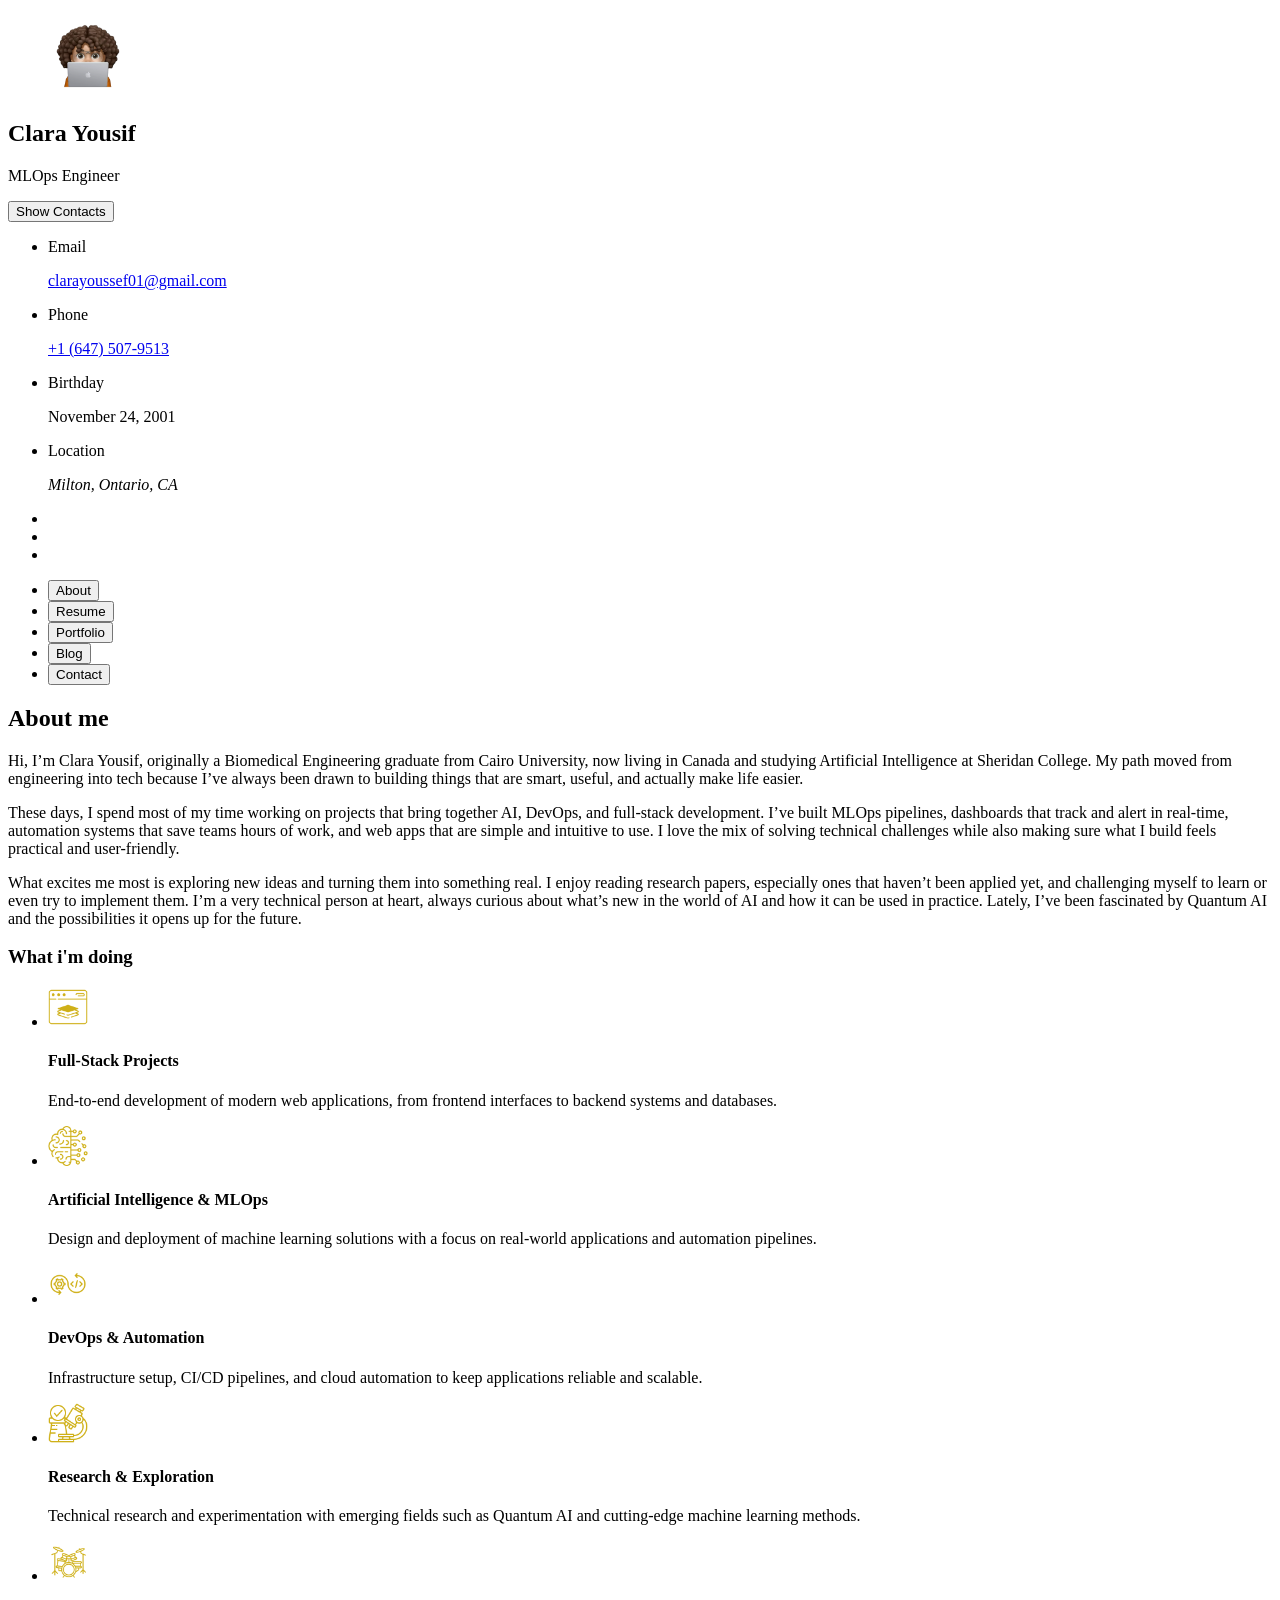
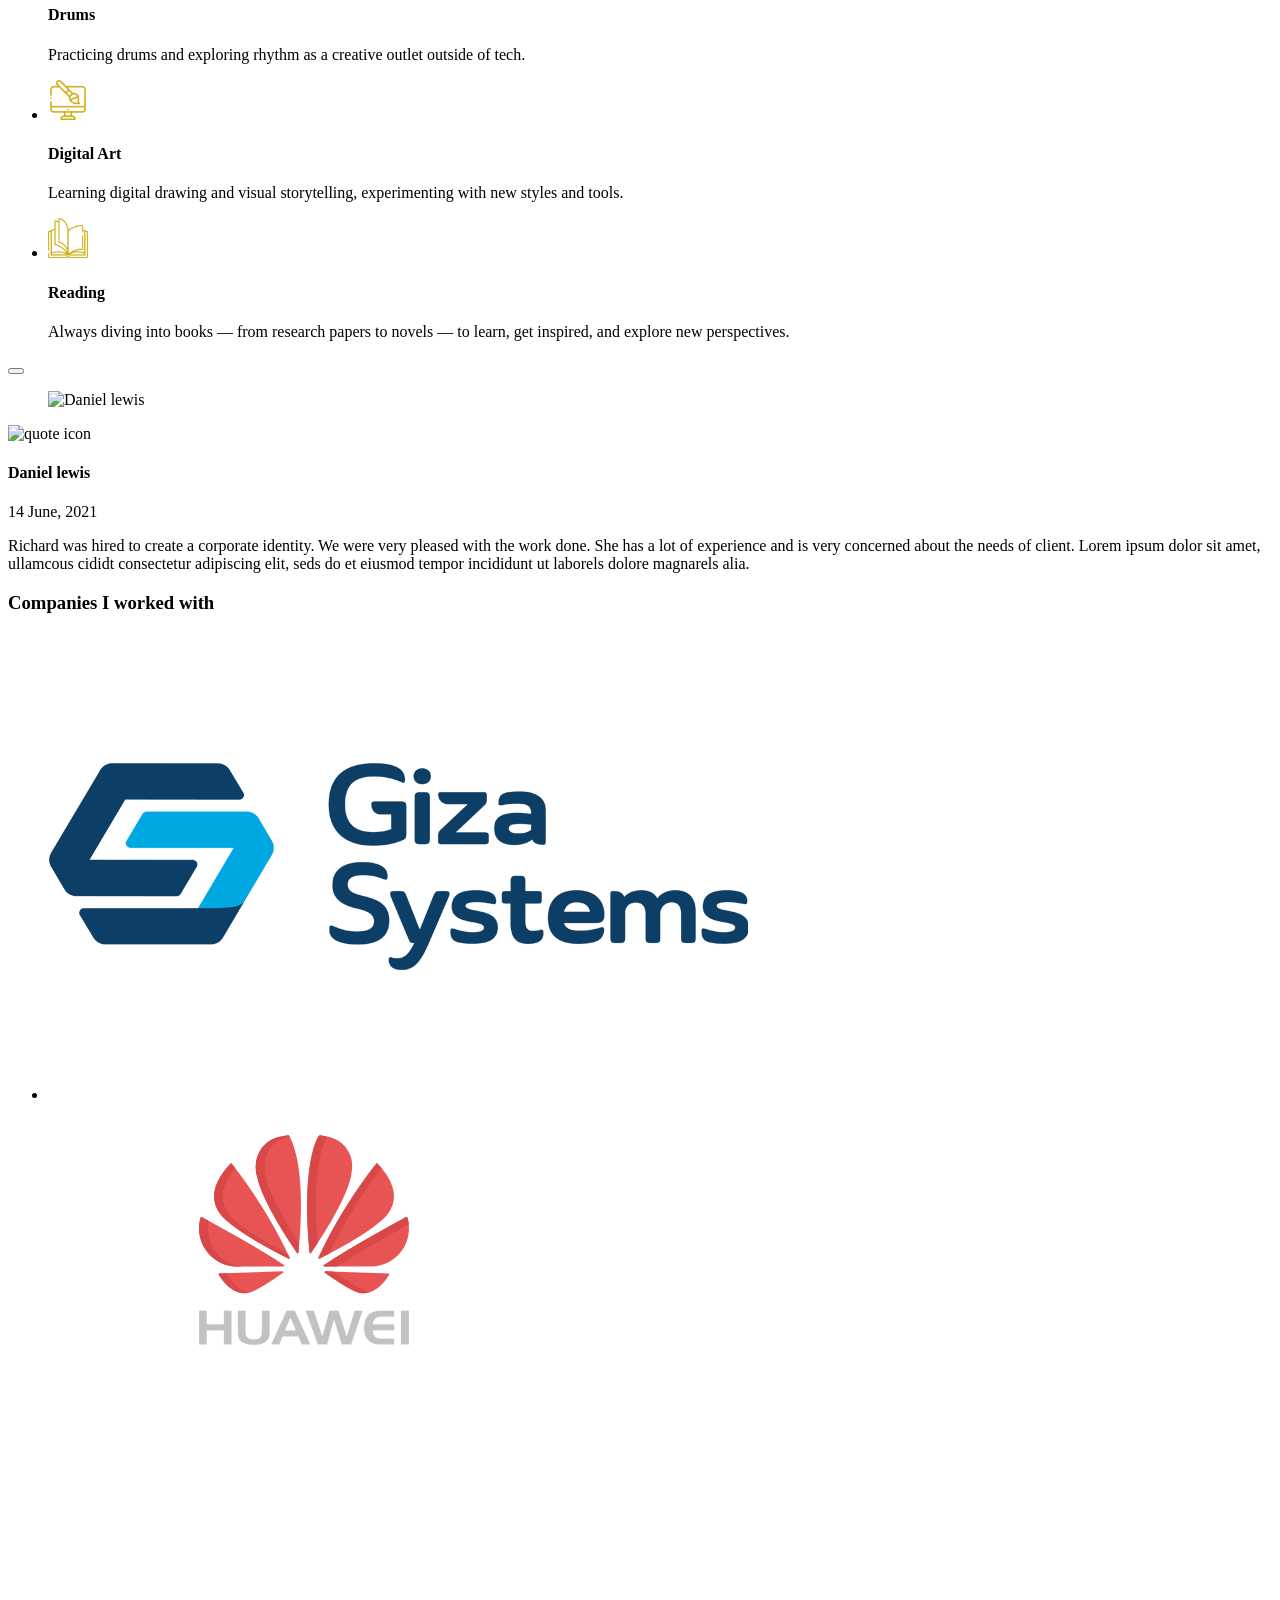
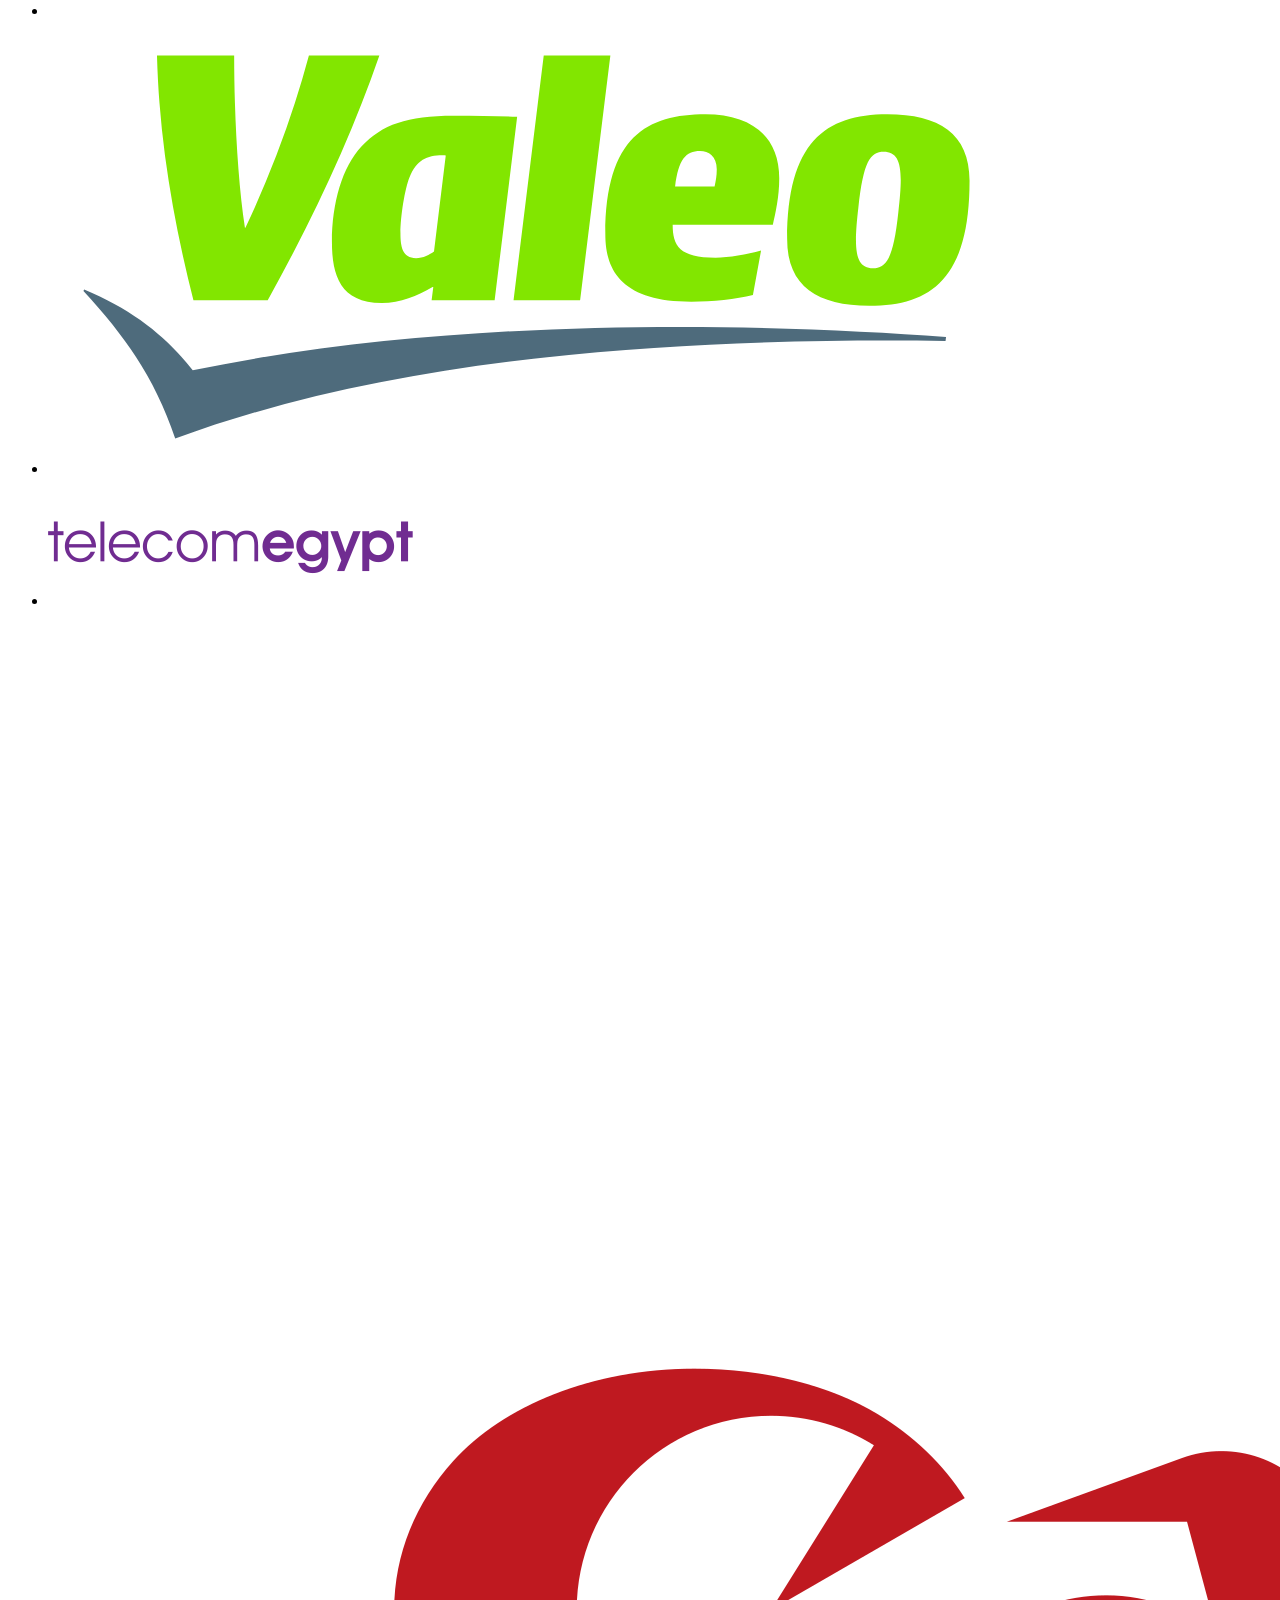
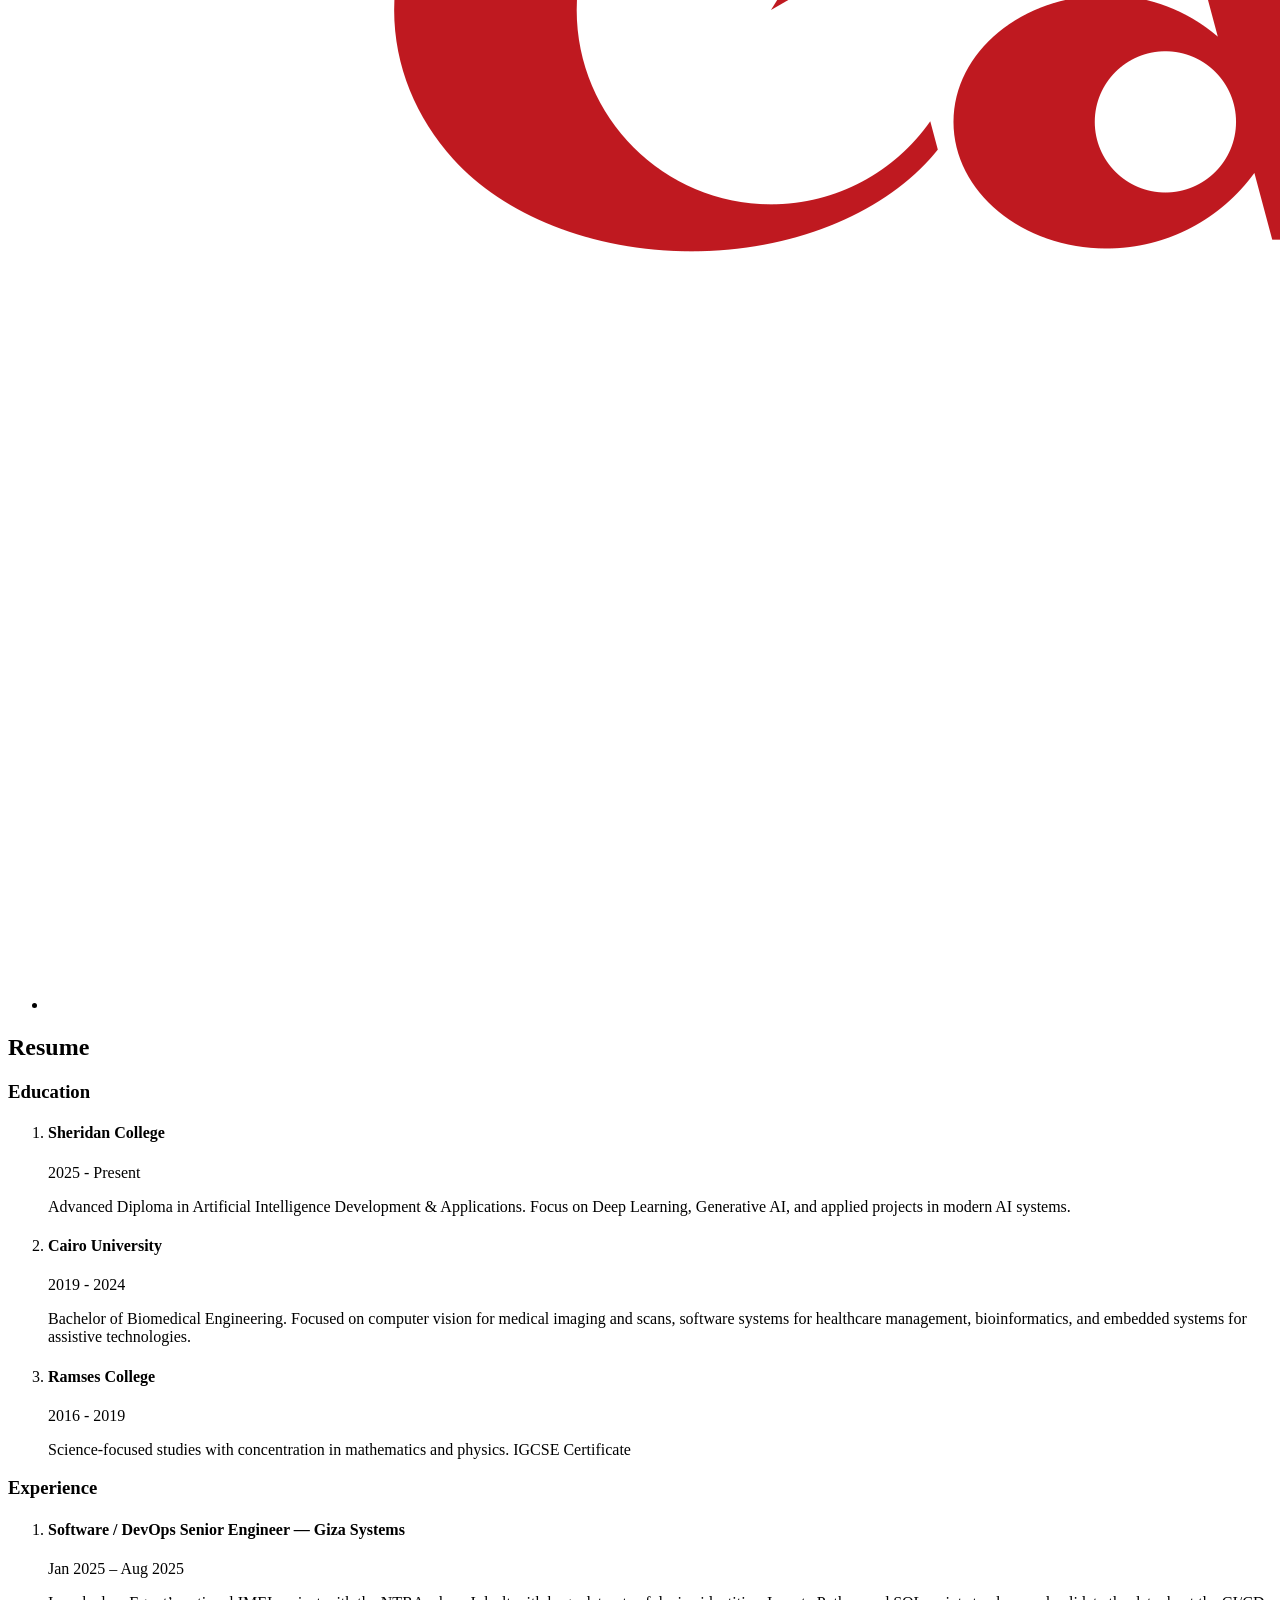
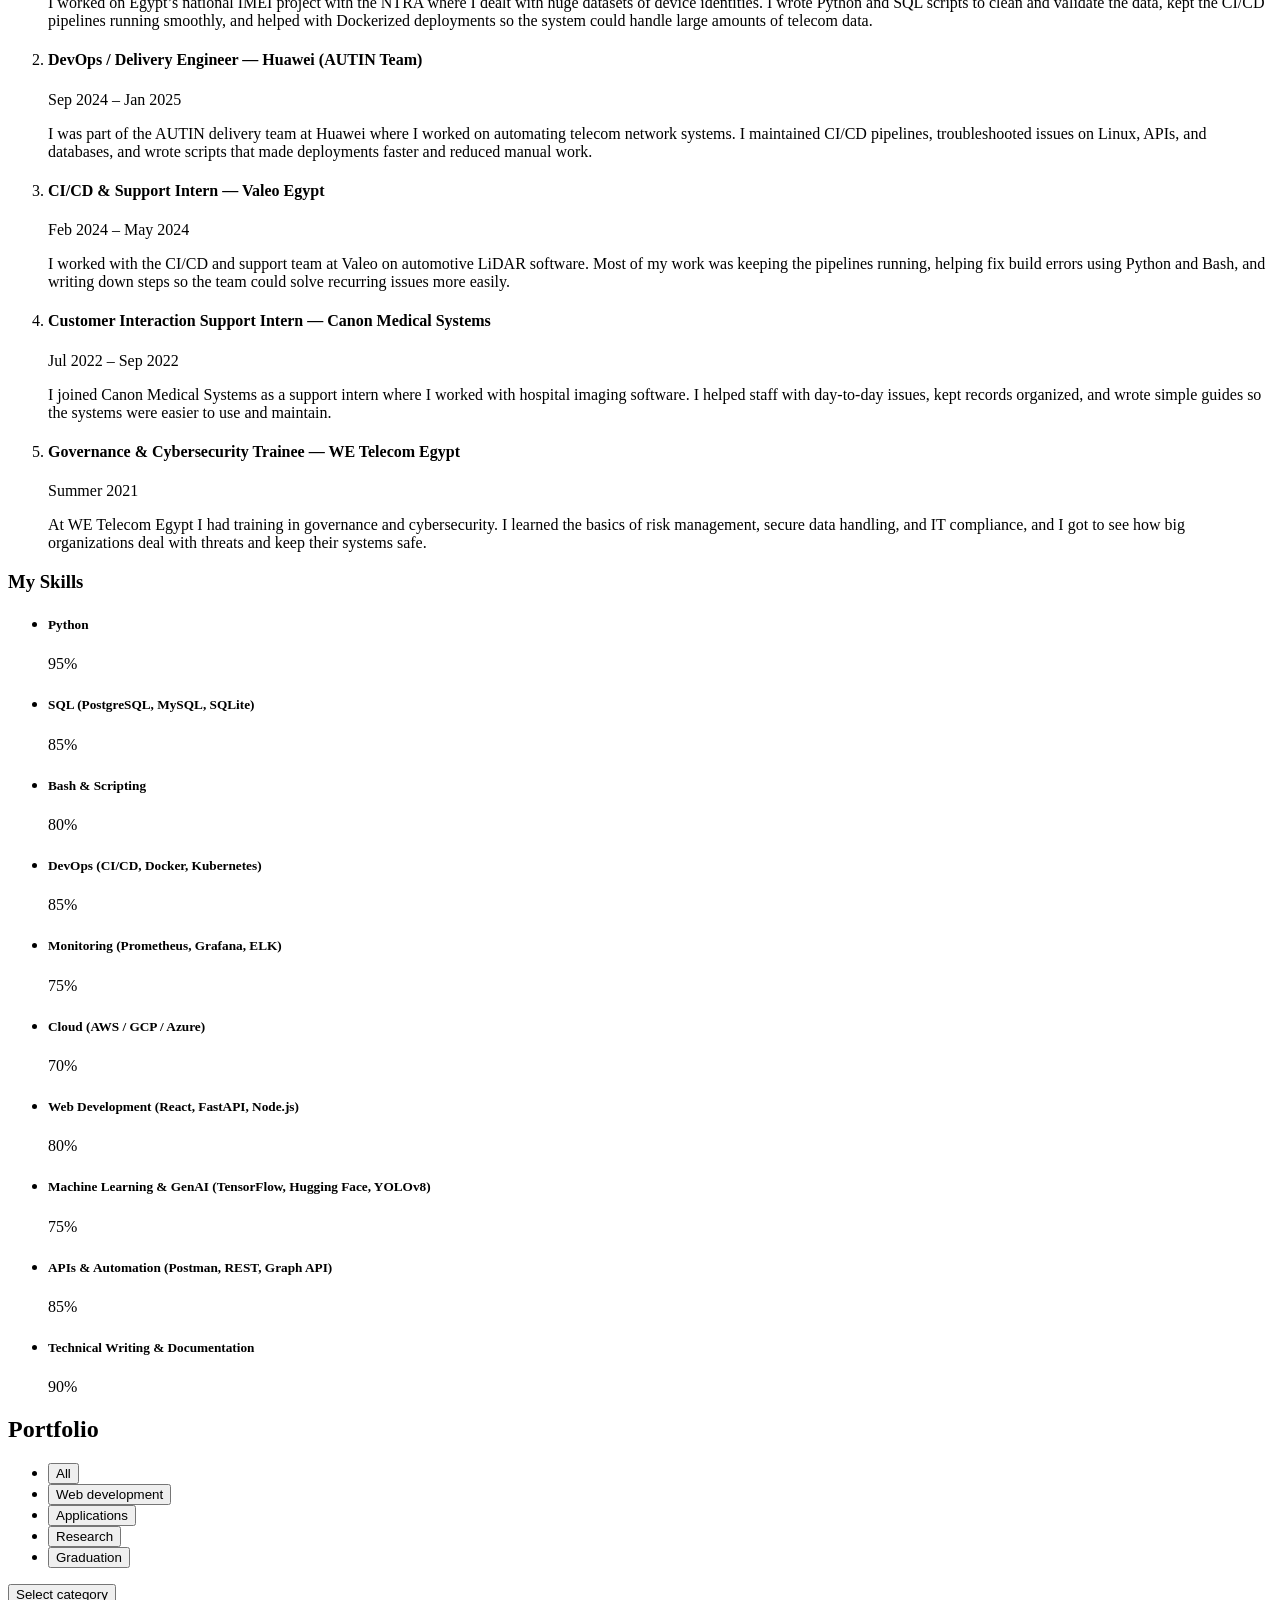
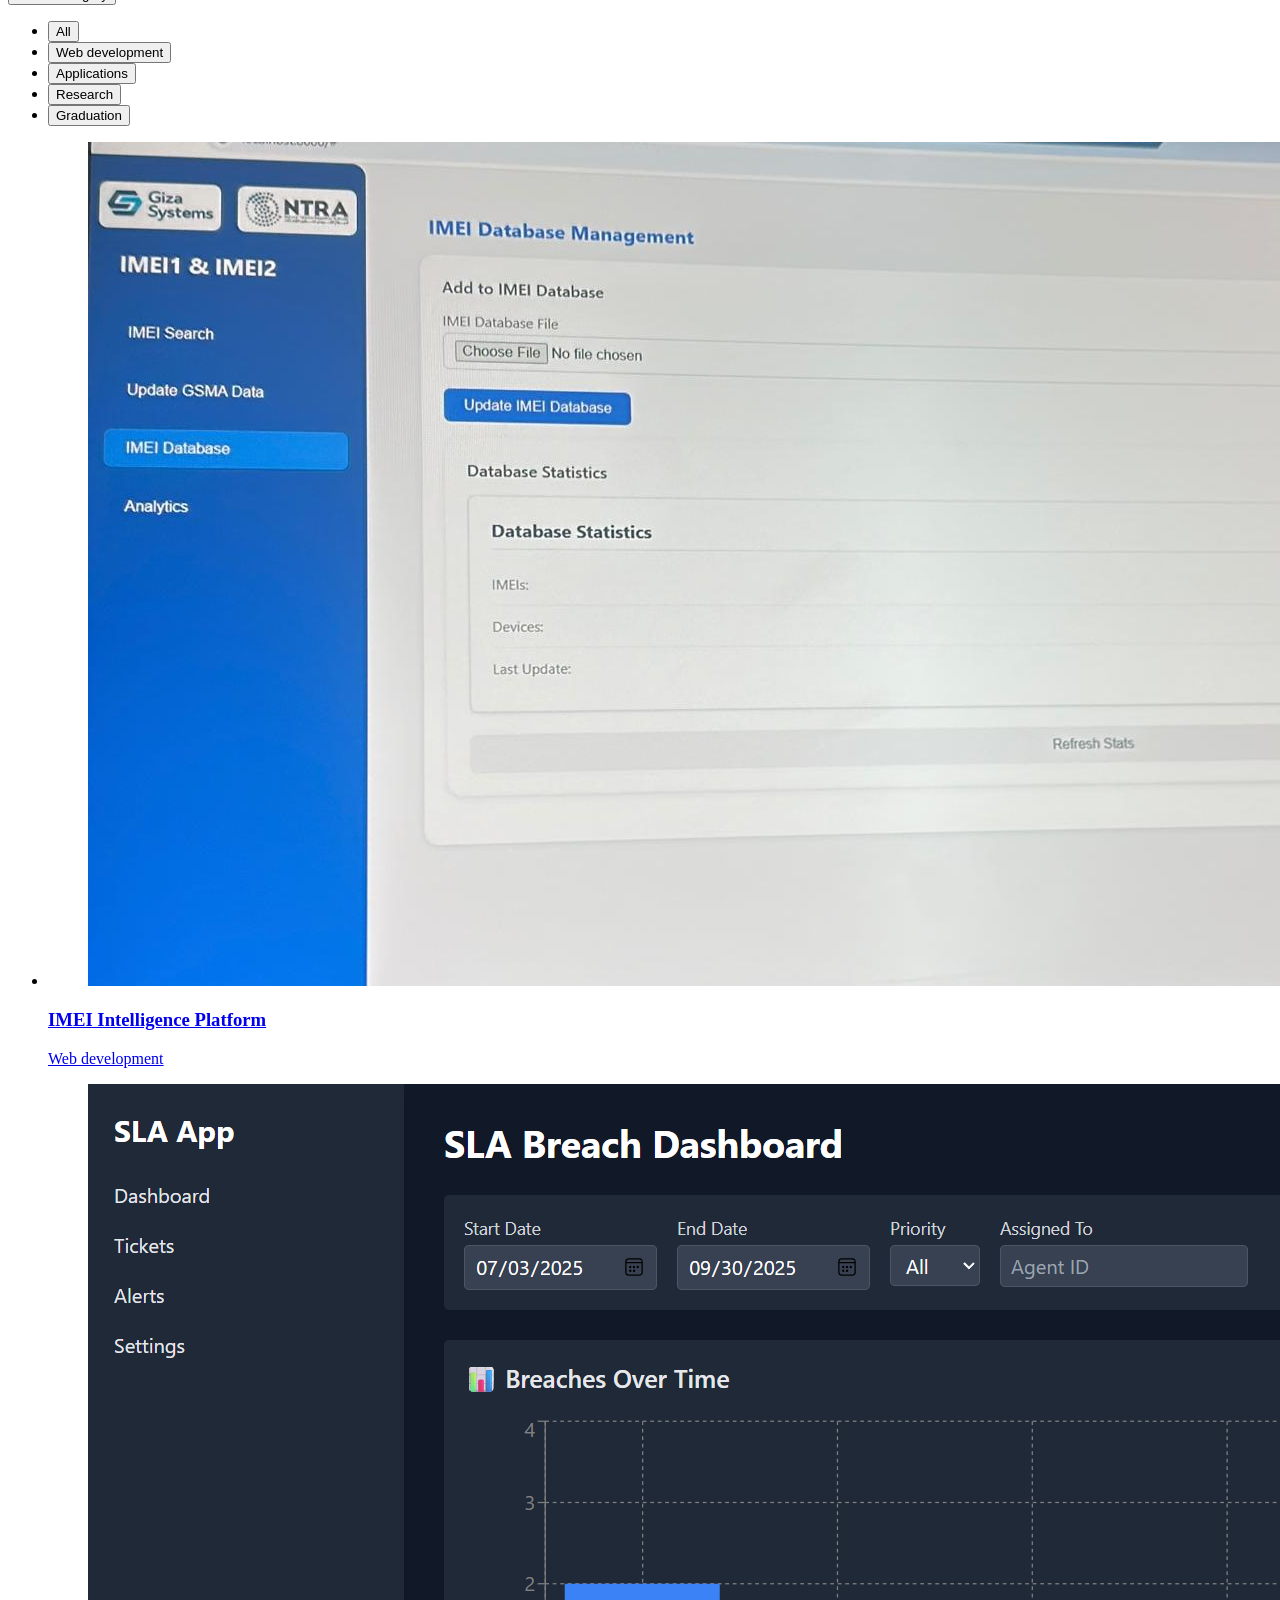
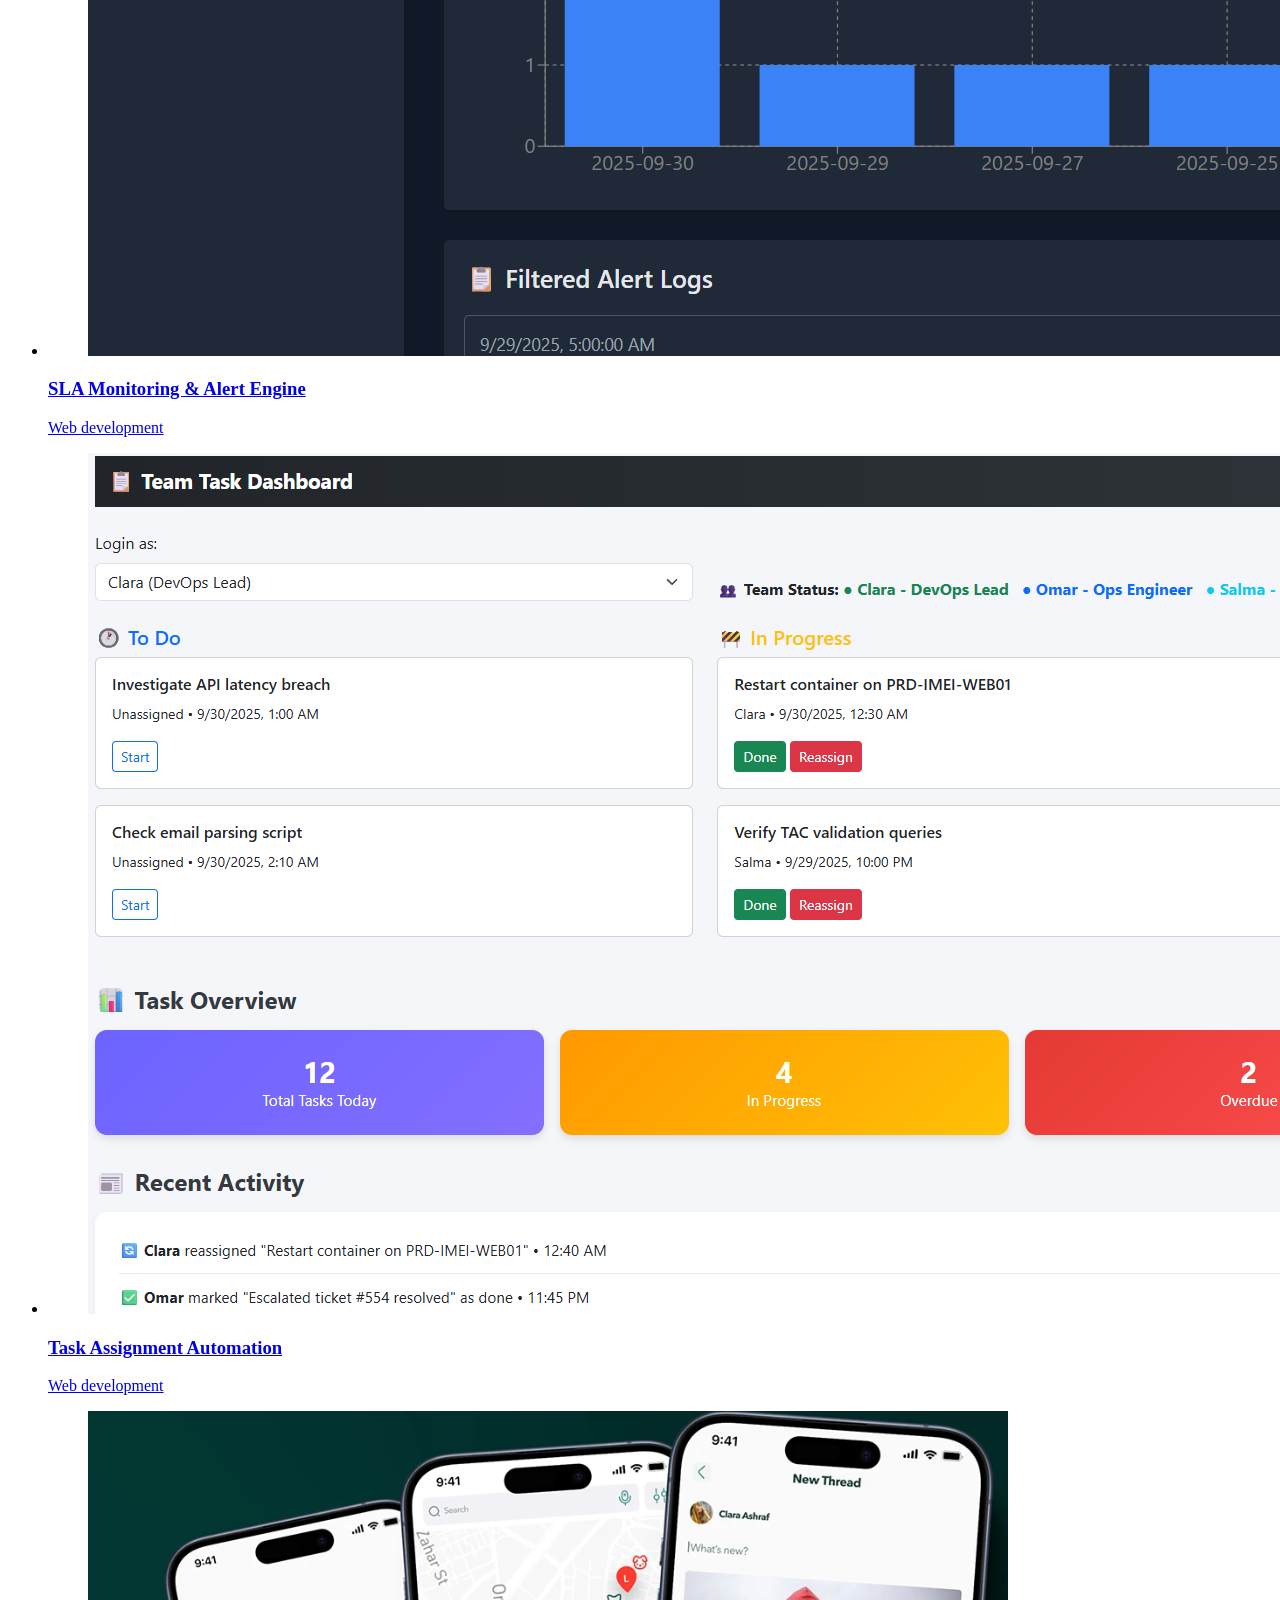
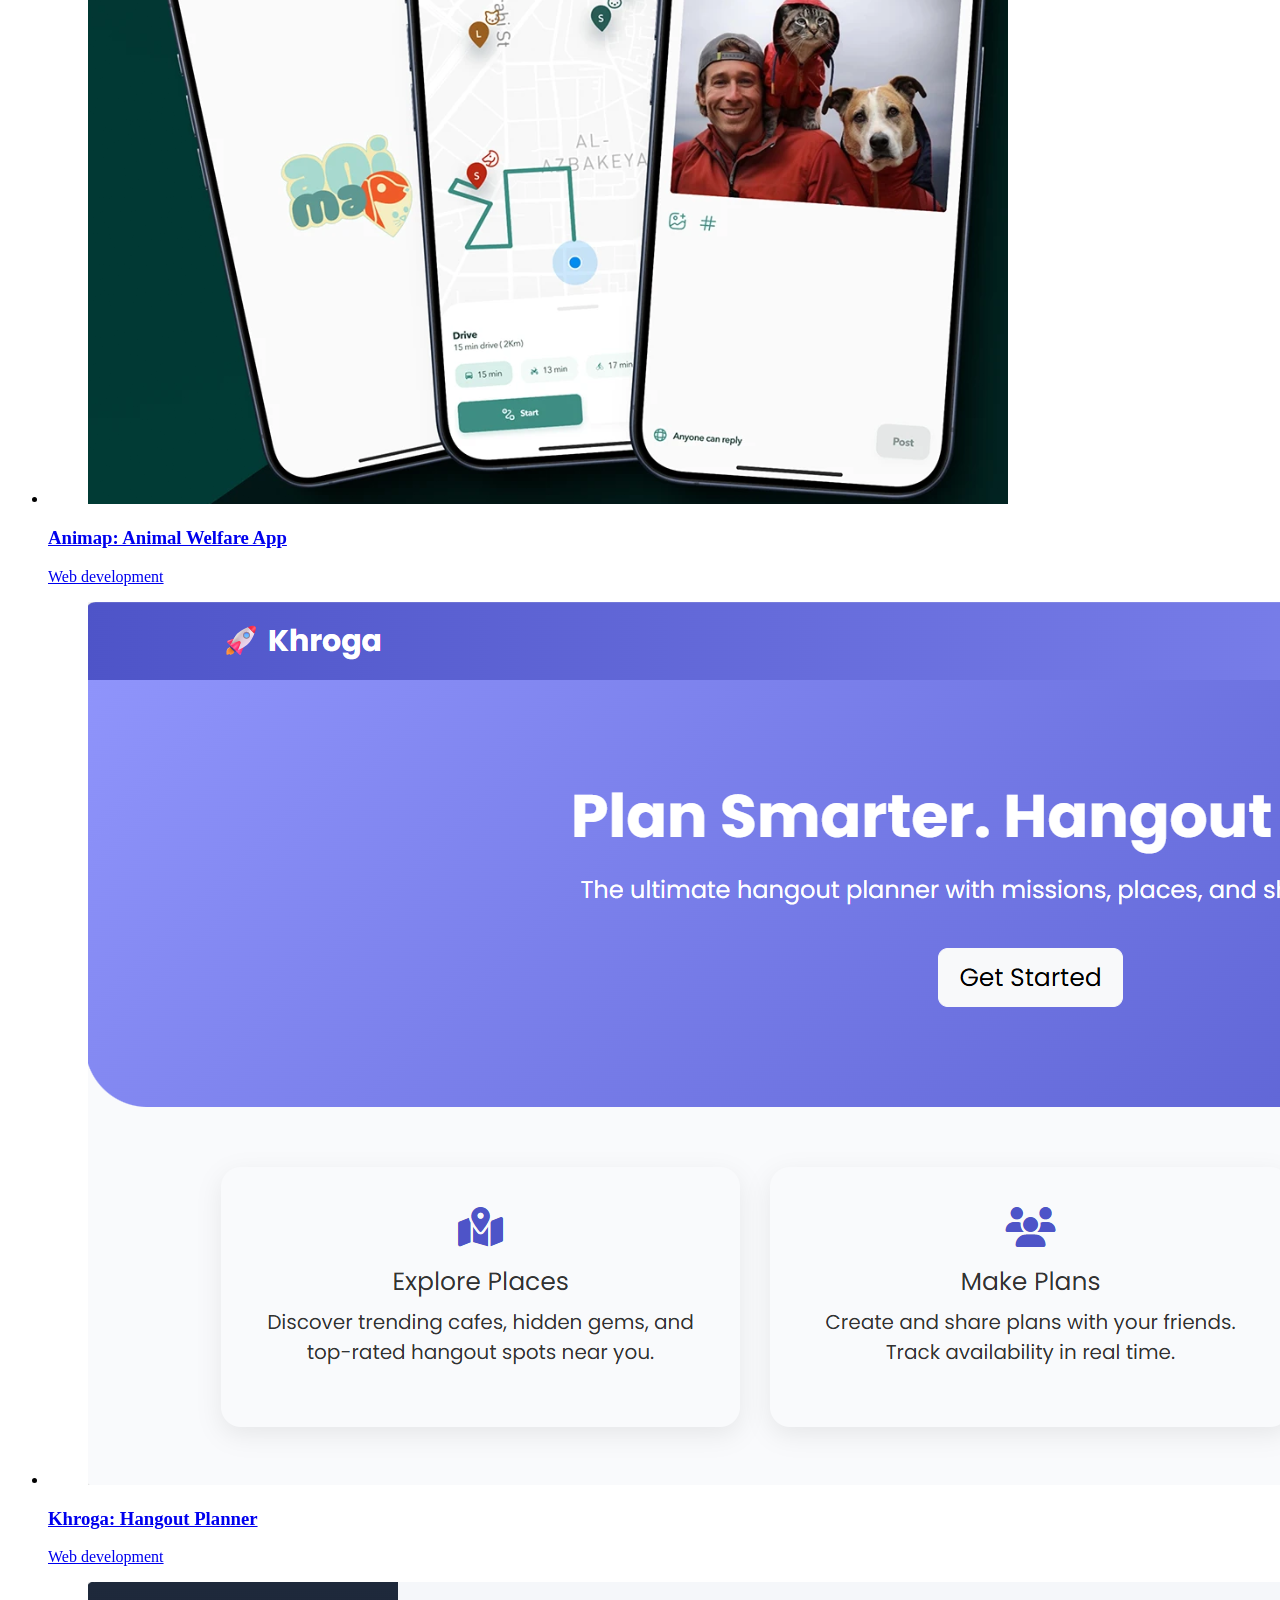
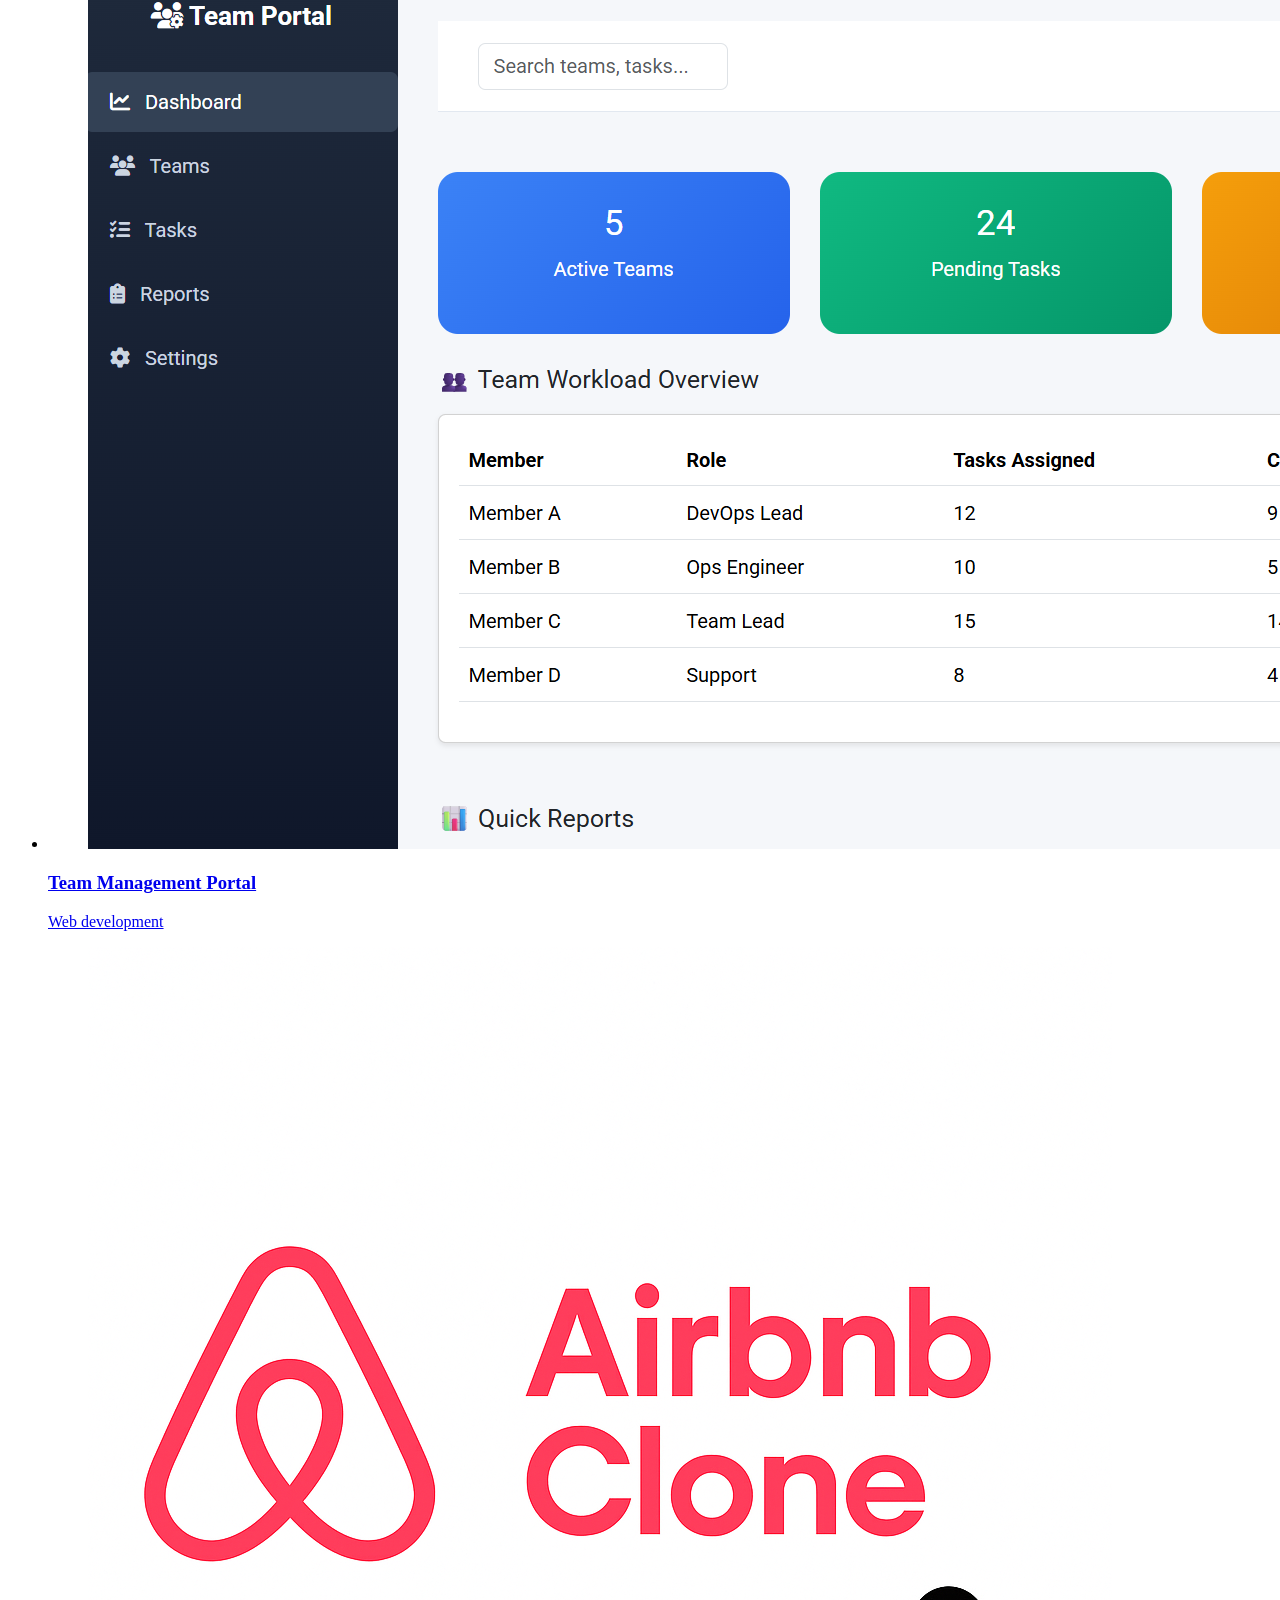
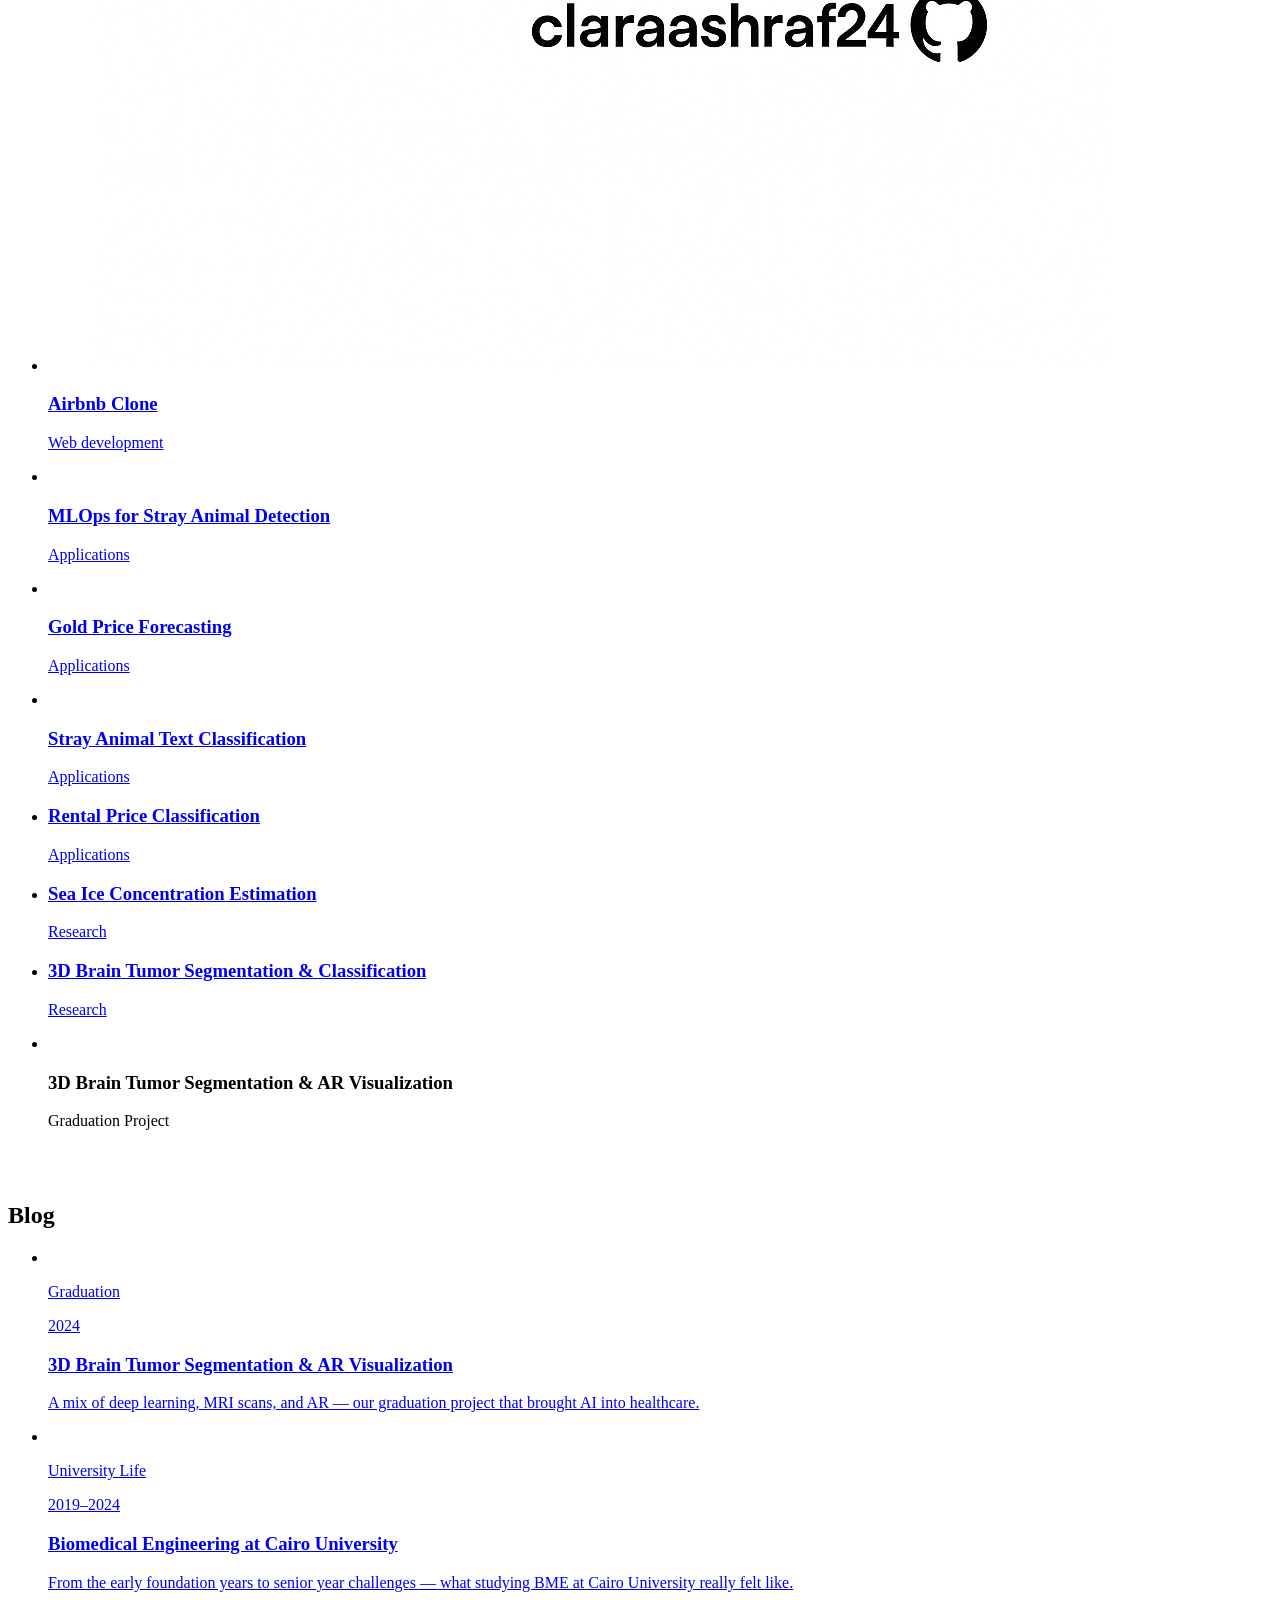
==== index.html @ b5188801 "Update index.html" ====
<!DOCTYPE html>
<html lang="en">
  <head>
    <meta charset="UTF-8" />
    <meta http-equiv="X-UA-Compatible" content="IE=edge" />
    <meta name="viewport" content="width=device-width, initial-scale=1.0" />
    <title>vCard - Personal Portfolio</title>

    <!--
    - favicon
  -->
    <link
      rel="shortcut icon"
      href="./assets/images/logo.ico"
      type="image/x-icon"
    />

    <!--
    - custom css link
  -->
    <link rel="stylesheet" href="./assets/css/style.css" />

    <!--
    - google font link
  -->
    <link rel="preconnect" href="https://fonts.googleapis.com" />
    <link rel="preconnect" href="https://fonts.gstatic.com" crossorigin />
    <link
      href="https://fonts.googleapis.com/css2?family=Poppins:wght@300;400;500;600&display=swap"
      rel="stylesheet"
    />
  </head>

  <body>
    <!--
    - #MAIN
  -->

    <main>
      <!--
      - #SIDEBAR
    -->

      <aside class="sidebar" data-sidebar>
        <div class="sidebar-info">
          <figure class="avatar-box">
            <img
              src="./assets/images/my-avatar.png"
              alt="Richard hanrick"
              width="80"
            />
          </figure>

          <div class="info-content">
            <h1 class="name" title="Clara Yousif">Clara Yousif</h1>

            <p class="title">MLOps Engineer</p>
          </div>

          <button class="info_more-btn" data-sidebar-btn>
            <span>Show Contacts</span>

            <ion-icon name="chevron-down"></ion-icon>
          </button>
        </div>

        <div class="sidebar-info_more">
          <div class="separator"></div>

          <ul class="contacts-list">
            <li class="contact-item">
              <div class="icon-box">
                <ion-icon name="mail-outline"></ion-icon>
              </div>

              <div class="contact-info">
                <p class="contact-title">Email</p>

                <a href="mailto:clarayoussef01@gmail.com" class="contact-link"
                  >clarayoussef01@gmail.com</a
                >
              </div>
            </li>

            <li class="contact-item">
              <div class="icon-box">
                <ion-icon name="phone-portrait-outline"></ion-icon>
              </div>

              <div class="contact-info">
                <p class="contact-title">Phone</p>

                <a href="tel:+16475079513" class="contact-link"
                  >+1 (647) 507-9513</a
                >
              </div>
            </li>

            <li class="contact-item">
              <div class="icon-box">
                <ion-icon name="calendar-outline"></ion-icon>
              </div>

              <div class="contact-info">
                <p class="contact-title">Birthday</p>

                <time datetime="1982-06-23">November 24, 2001</time>
              </div>
            </li>

            <li class="contact-item">
              <div class="icon-box">
                <ion-icon name="location-outline"></ion-icon>
              </div>

              <div class="contact-info">
                <p class="contact-title">Location</p>

                <address>Milton, Ontario, CA</address>
              </div>
            </li>
          </ul>

          <div class="separator"></div>

          <ul class="social-list">
            <li class="social-item">
              <a href="#" class="social-link">
                <ion-icon name="logo-facebook"></ion-icon>
              </a>
            </li>

            <li class="social-item">
              <a href="#" class="social-link">
                <ion-icon name="logo-twitter"></ion-icon>
              </a>
            </li>

            <li class="social-item">
              <a href="#" class="social-link">
                <ion-icon name="logo-instagram"></ion-icon>
              </a>
            </li>
          </ul>
        </div>
      </aside>

      <!--
      - #main-content
    -->

      <div class="main-content">
        <!--
        - #NAVBAR
      -->

        <nav class="navbar">
          <ul class="navbar-list">
            <li class="navbar-item">
              <button class="navbar-link active" data-nav-link>About</button>
            </li>

            <li class="navbar-item">
              <button class="navbar-link" data-nav-link>Resume</button>
            </li>

            <li class="navbar-item">
              <button class="navbar-link" data-nav-link>Portfolio</button>
            </li>

            <li class="navbar-item">
              <button class="navbar-link" data-nav-link>Blog</button>
            </li>

            <li class="navbar-item">
              <button class="navbar-link" data-nav-link>Contact</button>
            </li>
          </ul>
        </nav>

        <!--
        - #ABOUT
      -->

        <article class="about active" data-page="about">
          <header>
            <h2 class="h2 article-title">About me</h2>
          </header>

          <section class="about-text">
            <p>
              Hi, I’m Clara Yousif, originally a Biomedical Engineering
              graduate from Cairo University, now living in Canada and studying
              Artificial Intelligence at Sheridan College. My path moved from
              engineering into tech because I’ve always been drawn to building
              things that are smart, useful, and actually make life easier.
            </p>

            <p>
              These days, I spend most of my time working on projects that bring
              together AI, DevOps, and full-stack development. I’ve built MLOps
              pipelines, dashboards that track and alert in real-time,
              automation systems that save teams hours of work, and web apps
              that are simple and intuitive to use. I love the mix of solving
              technical challenges while also making sure what I build feels
              practical and user-friendly.
            </p>

            <p>
              What excites me most is exploring new ideas and turning them into
              something real. I enjoy reading research papers, especially ones
              that haven’t been applied yet, and challenging myself to learn or
              even try to implement them. I’m a very technical person at heart,
              always curious about what’s new in the world of AI and how it can
              be used in practice. Lately, I’ve been fascinated by Quantum AI
              and the possibilities it opens up for the future.
            </p>
          </section>

          <!--
          - service
        -->

          <section class="service">
            <h3 class="h3 service-title">What i'm doing</h3>

            <ul class="service-list">
              <li class="service-item">
                <div class="service-icon-box">
                  <img
                    src="./assets/images/software-developer.png
                "
                    alt="design icon"
                    width="40"
                  />
                </div>

                <div class="service-content-box">
                  <h4 class="h4 service-item-title">Full-Stack Projects</h4>

                  <p class="service-item-text">
                    End-to-end development of modern web applications, from
                    frontend interfaces to backend systems and databases.
                  </p>
                </div>
              </li>

              <li class="service-item">
                <div class="service-icon-box">
                  <img
                    src="./assets/images/artificial-intelligence.png"
                    alt="Web development icon"
                    width="40"
                  />
                </div>

                <div class="service-content-box">
                  <h4 class="h4 service-item-title">
                    Artificial Intelligence & MLOps
                  </h4>

                  <p class="service-item-text">
                    Design and deployment of machine learning solutions with a
                    focus on real-world applications and automation pipelines.
                  </p>
                </div>
              </li>

              <li class="service-item">
                <div class="service-icon-box">
                  <img
                    src="./assets/images/settings.png"
                    alt="mobile app icon"
                    width="40"
                  />
                </div>

                <div class="service-content-box">
                  <h4 class="h4 service-item-title">DevOps & Automation</h4>

                  <p class="service-item-text">
                    Infrastructure setup, CI/CD pipelines, and cloud automation
                    to keep applications reliable and scalable.
                  </p>
                </div>
              </li>

              <li class="service-item">
                <div class="service-icon-box">
                  <img
                    src="./assets/images/research.png"
                    alt="camera icon"
                    width="40"
                  />
                </div>

                <div class="service-content-box">
                  <h4 class="h4 service-item-title">Research & Exploration</h4>

                  <p class="service-item-text">
                    Technical research and experimentation with emerging fields
                    such as Quantum AI and cutting-edge machine learning
                    methods.
                  </p>
                </div>
              </li>
              <li class="service-item">
                <div class="service-icon-box">
                  <img
                    src="./assets/images/drum-set.png"
                    alt="Drums icon"
                    width="40"
                  />
                </div>
                <div class="service-content-box">
                  <h4 class="h4 service-item-title">Drums</h4>
                  <p class="service-item-text">
                    Practicing drums and exploring rhythm as a creative outlet
                    outside of tech.
                  </p>
                </div>
              </li>

              <li class="service-item">
                <div class="service-icon-box">
                  <img
                    src="./assets/images/digital-art.png"
                    alt="Art icon"
                    width="40"
                  />
                </div>
                <div class="service-content-box">
                  <h4 class="h4 service-item-title">Digital Art</h4>
                  <p class="service-item-text">
                    Learning digital drawing and visual storytelling,
                    experimenting with new styles and tools.
                  </p>
                </div>
              </li>

              <li class="service-item">
                <div class="service-icon-box">
                  <img
                    src="./assets/images/open-book.png"
                    alt="Books icon"
                    width="40"
                  />
                </div>
                <div class="service-content-box">
                  <h4 class="h4 service-item-title">Reading</h4>
                  <p class="service-item-text">
                    Always diving into books — from research papers to novels —
                    to learn, get inspired, and explore new perspectives.
                  </p>
                </div>
              </li>
            </ul>
          </section>

          <!--           
          - testimonials
        -->

          <!-- <section class="testimonials">
            <h3 class="h3 testimonials-title">Testimonials</h3>

            <ul class="testimonials-list has-scrollbar">
              <li class="testimonials-item">
                <div class="content-card" data-testimonials-item>
                  <figure class="testimonials-avatar-box">
                    <img
                      src="./assets/images/avatar-1.png"
                      alt="Daniel lewis"
                      width="60"
                      data-testimonials-avatar
                    />
                  </figure>

                  <h4
                    class="h4 testimonials-item-title"
                    data-testimonials-title
                  >
                    Daniel lewis
                  </h4>

                  <div class="testimonials-text" data-testimonials-text>
                    <p>
                      Richard was hired to create a corporate identity. We were
                      very pleased with the work done. She has a lot of
                      experience and is very concerned about the needs of
                      client. Lorem ipsum dolor sit amet, ullamcous cididt
                      consectetur adipiscing elit, seds do et eiusmod tempor
                      incididunt ut laborels dolore magnarels alia.
                    </p>
                  </div>
                </div>
              </li>

              <li class="testimonials-item">
                <div class="content-card" data-testimonials-item>
                  <figure class="testimonials-avatar-box">
                    <img
                      src="./assets/images/avatar-2.png"
                      alt="Jessica miller"
                      width="60"
                      data-testimonials-avatar
                    />
                  </figure>

                  <h4
                    class="h4 testimonials-item-title"
                    data-testimonials-title
                  >
                    Jessica miller
                  </h4>

                  <div class="testimonials-text" data-testimonials-text>
                    <p>
                      Richard was hired to create a corporate identity. We were
                      very pleased with the work done. She has a lot of
                      experience and is very concerned about the needs of
                      client. Lorem ipsum dolor sit amet, ullamcous cididt
                      consectetur adipiscing elit, seds do et eiusmod tempor
                      incididunt ut laborels dolore magnarels alia.
                    </p>
                  </div>
                </div>
              </li>

              <li class="testimonials-item">
                <div class="content-card" data-testimonials-item>
                  <figure class="testimonials-avatar-box">
                    <img
                      src="./assets/images/avatar-3.png"
                      alt="Emily evans"
                      width="60"
                      data-testimonials-avatar
                    />
                  </figure>

                  <h4
                    class="h4 testimonials-item-title"
                    data-testimonials-title
                  >
                    Emily evans
                  </h4>

                  <div class="testimonials-text" data-testimonials-text>
                    <p>
                      Richard was hired to create a corporate identity. We were
                      very pleased with the work done. She has a lot of
                      experience and is very concerned about the needs of
                      client. Lorem ipsum dolor sit amet, ullamcous cididt
                      consectetur adipiscing elit, seds do et eiusmod tempor
                      incididunt ut laborels dolore magnarels alia.
                    </p>
                  </div>
                </div>
              </li>

              <li class="testimonials-item">
                <div class="content-card" data-testimonials-item>
                  <figure class="testimonials-avatar-box">
                    <img
                      src="./assets/images/avatar-4.png"
                      alt="Henry william"
                      width="60"
                      data-testimonials-avatar
                    />
                  </figure>

                  <h4
                    class="h4 testimonials-item-title"
                    data-testimonials-title
                  >
                    Henry william
                  </h4>

                  <div class="testimonials-text" data-testimonials-text>
                    <p>
                      Richard was hired to create a corporate identity. We were
                      very pleased with the work done. She has a lot of
                      experience and is very concerned about the needs of
                      client. Lorem ipsum dolor sit amet, ullamcous cididt
                      consectetur adipiscing elit, seds do et eiusmod tempor
                      incididunt ut laborels dolore magnarels alia.
                    </p>
                  </div>
                </div>
              </li>
            </ul>
          </section> -->

          <!--
          - testimonials modal
        -->

          <div class="modal-container" data-modal-container>
            <div class="overlay" data-overlay></div>

            <section class="testimonials-modal">
              <button class="modal-close-btn" data-modal-close-btn>
                <ion-icon name="close-outline"></ion-icon>
              </button>

              <div class="modal-img-wrapper">
                <figure class="modal-avatar-box">
                  <img
                    src="./assets/images/avatar-1.png"
                    alt="Daniel lewis"
                    width="80"
                    data-modal-img
                  />
                </figure>

                <img src="./assets/images/icon-quote.svg" alt="quote icon" />
              </div>

              <div class="modal-content">
                <h4 class="h3 modal-title" data-modal-title>Daniel lewis</h4>

                <time datetime="2021-06-14">14 June, 2021</time>

                <div data-modal-text>
                  <p>
                    Richard was hired to create a corporate identity. We were
                    very pleased with the work done. She has a lot of experience
                    and is very concerned about the needs of client. Lorem ipsum
                    dolor sit amet, ullamcous cididt consectetur adipiscing
                    elit, seds do et eiusmod tempor incididunt ut laborels
                    dolore magnarels alia.
                  </p>
                </div>
              </div>
            </section>
          </div>

          <!--
          - clients
        -->

          <section class="companies">
            <h3 class="h3 clients-title">Companies I worked with</h3>

            <ul class="clients-list has-scrollbar">
              <li class="clients-item">
                <a href="#">
                  <img
                    src="./assets/images/giza-systems-new-logo.png"
                    alt="client logo"
                  />
                </a>
              </li>

              <li class="clients-item">
                <a href="#">
                  <img
                    src="./assets/images/Huawei-Logo-2006.png"
                    alt="client logo"
                  />
                </a>
              </li>

              <li class="clients-item">
                <a href="#">
                  <img src="./assets/images/Valeo_Logo.svg" alt="client logo" />
                </a>
              </li>

              <li class="clients-item">
                <a href="#">
                  <img
                    src="./assets/images/telecomegypt.png"
                    alt="client logo"
                  />
                </a>
              </li>

              <li class="clients-item">
                <a href="#">
                  <img src="./assets/images/canon.png" alt="client logo" />
                </a>
              </li>
            </ul>
          </section>
        </article>

        <!--
        - #RESUME
      -->

        <article class="resume" data-page="resume">
          <header>
            <h2 class="h2 article-title">Resume</h2>
          </header>

          <section class="timeline">
            <div class="title-wrapper">
              <div class="icon-box">
                <ion-icon name="book-outline"></ion-icon>
              </div>

              <h3 class="h3">Education</h3>
            </div>

            <ol class="timeline-list">
              <li class="timeline-item">
                <h4 class="h4 timeline-item-title">Sheridan College</h4>

                <span>2025 - Present</span>

                <p class="timeline-text">
                  Advanced Diploma in Artificial Intelligence Development &
                  Applications. Focus on Deep Learning, Generative AI, and
                  applied projects in modern AI systems.
                </p>
              </li>

              <li class="timeline-item">
                <h4 class="h4 timeline-item-title">Cairo University</h4>

                <span>2019 - 2024</span>

                <p class="timeline-text">
                  Bachelor of Biomedical Engineering. Focused on computer vision
                  for medical imaging and scans, software systems for healthcare
                  management, bioinformatics, and embedded systems for assistive
                  technologies.
                </p>
              </li>

              <li class="timeline-item">
                <h4 class="h4 timeline-item-title">Ramses College</h4>

                <span>2016 - 2019</span>

                <p class="timeline-text">
                  Science-focused studies with concentration in mathematics and
                  physics. IGCSE Certificate
                </p>
              </li>
            </ol>
          </section>

          <section class="timeline">
            <div class="title-wrapper">
              <div class="icon-box">
                <ion-icon name="briefcase-outline"></ion-icon>
              </div>
              <h3 class="h3">Experience</h3>
            </div>

            <ol class="timeline-list">
              <li class="timeline-item">
                <h4 class="h4 timeline-item-title">
                  Software / DevOps Senior Engineer — Giza Systems
                </h4>
                <span>Jan 2025 – Aug 2025</span>
                <p class="timeline-text">
                  I worked on Egypt’s national IMEI project with the NTRA where
                  I dealt with huge datasets of device identities. I wrote
                  Python and SQL scripts to clean and validate the data, kept
                  the CI/CD pipelines running smoothly, and helped with
                  Dockerized deployments so the system could handle large
                  amounts of telecom data.
                </p>
              </li>

              <li class="timeline-item">
                <h4 class="h4 timeline-item-title">
                  DevOps / Delivery Engineer — Huawei (AUTIN Team)
                </h4>
                <span>Sep 2024 – Jan 2025</span>
                <p class="timeline-text">
                  I was part of the AUTIN delivery team at Huawei where I worked
                  on automating telecom network systems. I maintained CI/CD
                  pipelines, troubleshooted issues on Linux, APIs, and
                  databases, and wrote scripts that made deployments faster and
                  reduced manual work.
                </p>
              </li>

              <li class="timeline-item">
                <h4 class="h4 timeline-item-title">
                  CI/CD & Support Intern — Valeo Egypt
                </h4>
                <span>Feb 2024 – May 2024</span>
                <p class="timeline-text">
                  I worked with the CI/CD and support team at Valeo on
                  automotive LiDAR software. Most of my work was keeping the
                  pipelines running, helping fix build errors using Python and
                  Bash, and writing down steps so the team could solve recurring
                  issues more easily.
                </p>
              </li>

              <li class="timeline-item">
                <h4 class="h4 timeline-item-title">
                  Customer Interaction Support Intern — Canon Medical Systems
                </h4>
                <span>Jul 2022 – Sep 2022</span>
                <p class="timeline-text">
                  I joined Canon Medical Systems as a support intern where I
                  worked with hospital imaging software. I helped staff with
                  day-to-day issues, kept records organized, and wrote simple
                  guides so the systems were easier to use and maintain.
                </p>
              </li>

              <li class="timeline-item">
                <h4 class="h4 timeline-item-title">
                  Governance & Cybersecurity Trainee — WE Telecom Egypt
                </h4>
                <span>Summer 2021</span>
                <p class="timeline-text">
                  At WE Telecom Egypt I had training in governance and
                  cybersecurity. I learned the basics of risk management, secure
                  data handling, and IT compliance, and I got to see how big
                  organizations deal with threats and keep their systems safe.
                </p>
              </li>
            </ol>
          </section>

          <section class="skill">
            <h3 class="h3 skills-title">My Skills</h3>

            <ul class="skills-list content-card">
              <li class="skills-item">
                <div class="title-wrapper">
                  <h5 class="h5">Python</h5>
                  <data value="95">95%</data>
                </div>
                <div class="skill-progress-bg">
                  <div class="skill-progress-fill" style="width: 95%"></div>
                </div>
              </li>

              <li class="skills-item">
                <div class="title-wrapper">
                  <h5 class="h5">SQL (PostgreSQL, MySQL, SQLite)</h5>
                  <data value="85">85%</data>
                </div>
                <div class="skill-progress-bg">
                  <div class="skill-progress-fill" style="width: 85%"></div>
                </div>
              </li>

              <li class="skills-item">
                <div class="title-wrapper">
                  <h5 class="h5">Bash & Scripting</h5>
                  <data value="80">80%</data>
                </div>
                <div class="skill-progress-bg">
                  <div class="skill-progress-fill" style="width: 80%"></div>
                </div>
              </li>

              <li class="skills-item">
                <div class="title-wrapper">
                  <h5 class="h5">DevOps (CI/CD, Docker, Kubernetes)</h5>
                  <data value="85">85%</data>
                </div>
                <div class="skill-progress-bg">
                  <div class="skill-progress-fill" style="width: 85%"></div>
                </div>
              </li>

              <li class="skills-item">
                <div class="title-wrapper">
                  <h5 class="h5">Monitoring (Prometheus, Grafana, ELK)</h5>
                  <data value="75">75%</data>
                </div>
                <div class="skill-progress-bg">
                  <div class="skill-progress-fill" style="width: 75%"></div>
                </div>
              </li>

              <li class="skills-item">
                <div class="title-wrapper">
                  <h5 class="h5">Cloud (AWS / GCP / Azure)</h5>
                  <data value="70">70%</data>
                </div>
                <div class="skill-progress-bg">
                  <div class="skill-progress-fill" style="width: 70%"></div>
                </div>
              </li>

              <li class="skills-item">
                <div class="title-wrapper">
                  <h5 class="h5">Web Development (React, FastAPI, Node.js)</h5>
                  <data value="80">80%</data>
                </div>
                <div class="skill-progress-bg">
                  <div class="skill-progress-fill" style="width: 80%"></div>
                </div>
              </li>

              <li class="skills-item">
                <div class="title-wrapper">
                  <h5 class="h5">
                    Machine Learning & GenAI (TensorFlow, Hugging Face, YOLOv8)
                  </h5>
                  <data value="75">75%</data>
                </div>
                <div class="skill-progress-bg">
                  <div class="skill-progress-fill" style="width: 75%"></div>
                </div>
              </li>

              <li class="skills-item">
                <div class="title-wrapper">
                  <h5 class="h5">
                    APIs & Automation (Postman, REST, Graph API)
                  </h5>
                  <data value="85">85%</data>
                </div>
                <div class="skill-progress-bg">
                  <div class="skill-progress-fill" style="width: 85%"></div>
                </div>
              </li>

              <li class="skills-item">
                <div class="title-wrapper">
                  <h5 class="h5">Technical Writing & Documentation</h5>
                  <data value="90">90%</data>
                </div>
                <div class="skill-progress-bg">
                  <div class="skill-progress-fill" style="width: 90%"></div>
                </div>
              </li>
            </ul>
          </section>
        </article>

        <!--
- #PORTFOLIO
-->

        <article class="portfolio" data-page="portfolio">
          <header>
            <h2 class="h2 article-title">Portfolio</h2>
          </header>

          <section class="projects">
            <ul class="filter-list">
              <li class="filter-item">
                <button class="active" data-filter-btn>All</button>
              </li>
              <li class="filter-item">
                <button data-filter-btn>Web development</button>
              </li>
              <li class="filter-item">
                <button data-filter-btn>Applications</button>
              </li>
              <li class="filter-item">
                <button data-filter-btn>Research</button>
              </li>
              <li class="filter-item">
                <button data-filter-btn>Graduation</button>
              </li>
            </ul>

            <div class="filter-select-box">
              <button class="filter-select" data-select>
                <div class="select-value" data-selecct-value>
                  Select category
                </div>
                <div class="select-icon">
                  <ion-icon name="chevron-down"></ion-icon>
                </div>
              </button>

              <ul class="select-list">
                <li class="select-item">
                  <button data-select-item>All</button>
                </li>
                <li class="select-item">
                  <button data-select-item>Web development</button>
                </li>
                <li class="select-item">
                  <button data-select-item>Applications</button>
                </li>
                <li class="select-item">
                  <button data-select-item>Research</button>
                </li>
                <li class="select-item">
                  <button data-select-item>Graduation</button>
                </li>
              </ul>
            </div>

            <ul class="project-list">
              <!-- Web Development -->
              <li
                class="project-item active"
                data-filter-item
                data-category="web development"
              >
                <a href="#">
                  <figure class="project-img">
                    <div class="project-item-icon-box">
                      <ion-icon name="eye-outline"></ion-icon>
                    </div>
                    <img
                      src="./assets/images/imei_intelligence.jpg"
                      alt="IMEI Intelligence Platform"
                      loading="lazy"
                    />
                  </figure>
                  <h3 class="project-title">IMEI Intelligence Platform</h3>
                  <p class="project-category">Web development</p>
                </a>
              </li>

              <li
                class="project-item active"
                data-filter-item
                data-category="web development"
              >
                <a href="#">
                  <figure class="project-img">
                    <div class="project-item-icon-box">
                      <ion-icon name="eye-outline"></ion-icon>
                    </div>
                    <img
                      src="./assets/images/sla_monitoring.png"
                      alt="SLA Monitoring & Alert Engine"
                      loading="lazy"
                    />
                  </figure>
                  <h3 class="project-title">SLA Monitoring & Alert Engine</h3>
                  <p class="project-category">Web development</p>
                </a>
              </li>

              <li
                class="project-item active"
                data-filter-item
                data-category="web development"
              >
                <a href="#">
                  <figure class="project-img">
                    <div class="project-item-icon-box">
                      <ion-icon name="eye-outline"></ion-icon>
                    </div>
                    <img
                      src="./assets/images/task_assignment_dashboard.png"
                      alt="Task Assignment Automation"
                      loading="lazy"
                    />
                  </figure>
                  <h3 class="project-title">Task Assignment Automation</h3>
                  <p class="project-category">Web development</p>
                </a>
              </li>

              <li
                class="project-item active"
                data-filter-item
                data-category="web development"
              >
                <a href="#">
                  <figure class="project-img">
                    <div class="project-item-icon-box">
                      <ion-icon name="eye-outline"></ion-icon>
                    </div>
                    <img
                      src="./assets/images/animap.png"
                      alt="Animap Animal Welfare App"
                      loading="lazy"
                    />
                  </figure>
                  <h3 class="project-title">Animap: Animal Welfare App</h3>
                  <p class="project-category">Web development</p>
                </a>
              </li>

              <li
                class="project-item active"
                data-filter-item
                data-category="web development"
              >
                <a href="#">
                  <figure class="project-img">
                    <div class="project-item-icon-box">
                      <ion-icon name="eye-outline"></ion-icon>
                    </div>
                    <img
                      src="./assets/images/khroga.png"
                      alt="Khroga Hangout Planner"
                      loading="lazy"
                    />
                  </figure>
                  <h3 class="project-title">Khroga: Hangout Planner</h3>
                  <p class="project-category">Web development</p>
                </a>
              </li>

              <li
                class="project-item active"
                data-filter-item
                data-category="web development"
              >
                <a href="#">
                  <figure class="project-img">
                    <div class="project-item-icon-box">
                      <ion-icon name="eye-outline"></ion-icon>
                    </div>
                    <img
                      src="./assets/images/teamportal.png"
                      alt="Team Management Portal"
                      loading="lazy"
                    />
                  </figure>
                  <h3 class="project-title">Team Management Portal</h3>
                  <p class="project-category">Web development</p>
                </a>
              </li>

              <li
                class="project-item active"
                data-filter-item
                data-category="web development"
              >
                <a href="#">
                  <figure class="project-img">
                    <div class="project-item-icon-box">
                      <ion-icon name="eye-outline"></ion-icon>
                    </div>
                    <img
                      src="./assets/images/airbnbclone.png"
                      alt="Airbnb Clone"
                      loading="lazy"
                    />
                  </figure>
                  <h3 class="project-title">Airbnb Clone</h3>
                  <p class="project-category">Web development</p>
                </a>
              </li>

              <!-- Applications -->
              <li
                class="project-item active"
                data-filter-item
                data-category="applications"
              >
                <a href="#">
                  <figure class="project-img">
                    <div class="project-item-icon-box">
                      <ion-icon name="eye-outline"></ion-icon>
                    </div>
                    <img
                      src="./assets/images/mlopsstray.png"
                      alt="MLOps for Stray Animal Detection"
                      loading="lazy"
                    />
                  </figure>
                  <h3 class="project-title">
                    MLOps for Stray Animal Detection
                  </h3>
                  <p class="project-category">Applications</p>
                </a>
              </li>

              <li
                class="project-item active"
                data-filter-item
                data-category="applications"
              >
                <a href="#">
                  <figure class="project-img">
                    <div class="project-item-icon-box">
                      <ion-icon name="eye-outline"></ion-icon>
                    </div>
                    <img
                      src="./assets/images/gold.png"
                      alt="Gold Price Forecasting"
                      loading="lazy"
                    />
                  </figure>
                  <h3 class="project-title">Gold Price Forecasting</h3>
                  <p class="project-category">Applications</p>
                </a>
              </li>

              <li
                class="project-item active"
                data-filter-item
                data-category="applications"
              >
                <a href="#">
                  <figure class="project-img">
                    <div class="project-item-icon-box">
                      <ion-icon name="eye-outline"></ion-icon>
                    </div>
                    <img
                      src="./assets/images/facebook_stray.png"
                      alt="Stray Animal Text Classification"
                      loading="lazy"
                    />
                  </figure>
                  <h3 class="project-title">
                    Stray Animal Text Classification
                  </h3>
                  <p class="project-category">Applications</p>
                </a>
              </li>

              <li
                class="project-item active"
                data-filter-item
                data-category="applications"
              >
                <a href="#">
                  <h3 class="project-title">Rental Price Classification</h3>
                  <p class="project-category">Applications</p>
                </a>
              </li>

              <!-- Research -->
              <li
                class="project-item active"
                data-filter-item
                data-category="research"
              >
                <a href="#">
                  <h3 class="project-title">
                    Sea Ice Concentration Estimation
                  </h3>
                  <p class="project-category">Research</p>
                </a>
              </li>

              <li
                class="project-item active"
                data-filter-item
                data-category="research"
              >
                <a href="#">
                  <h3 class="project-title">
                    3D Brain Tumor Segmentation & Classification
                  </h3>
                  <p class="project-category">Research</p>
                </a>
              </li>

              <!-- Graduation Project -->
              <li
                class="project-item active"
                data-filter-item
                data-category="graduation"
              >
                <a
                  href="https://www.youtube.com/watch?v=qQKupwvmjVI"
                  target="_blank"
                >
                  <figure class="project-img">
                    <div class="project-item-icon-box">
                      <ion-icon name="school-outline"></ion-icon>
                    </div>
                    <!-- Auto YouTube Thumbnail -->
                    <img
                      src="https://img.youtube.com/vi/qQKupwvmjVI/hqdefault.jpg"
                      alt="Graduation Project Thumbnail"
                      loading="lazy"
                    />
                  </figure>
                </a>

                <h3 class="project-title">
                  3D Brain Tumor Segmentation & AR Visualization
                </h3>
                <p class="project-category">Graduation Project</p>

                <!-- Project Description -->
                <div
                  class="project-description"
                  style="color: white; margin-top: 1rem"
                >
                  <p>
                    Deep learning–based segmentation and classification of brain
                    tumors using CNNs and TensorFlow. Includes a DICOM MRI
                    viewer and an AR tool in Unity for interactive 3D
                    visualization.
                    <br /><strong>Awards:</strong> Best Graduation Project in
                    Biomedical Engineering, nominated among the top 18 out of
                    185 university projects.
                  </p>
                </div>
              </li>
            </ul>
          </section>
        </article>

        <!--
        - #BLOG
      -->

        <article class="blog" data-page="blog">
          <header>
            <h2 class="h2 article-title">Blog</h2>
          </header>

          <section class="blog-posts">
            <ul class="blog-posts-list">
              <!-- Blog 1: Graduation Project -->
              <li class="blog-post-item">
                <a href="./blogs/blog_graduation.html">
                  <figure class="blog-banner-box">
                    <img
                      src="./assets/images/project_cover.jpg"
                      alt="Graduation Project"
                      loading="lazy"
                    />
                  </figure>

                  <div class="blog-content">
                    <div class="blog-meta">
                      <p class="blog-category">Graduation</p>
                      <span class="dot"></span>
                      <time datetime="2024-07-01">2024</time>
                    </div>

                    <h3 class="h3 blog-item-title">
                      3D Brain Tumor Segmentation & AR Visualization
                    </h3>

                    <p class="blog-text">
                      A mix of deep learning, MRI scans, and AR — our graduation
                      project that brought AI into healthcare.
                    </p>
                  </div>
                </a>
              </li>

              <!-- Blog 2: Biomedical Engineering Life -->
              <li class="blog-post-item">
                <a href="./blogs/blog_university.html">
                  <figure class="blog-banner-box">
                    <img
                      src="./assets/images/cairo_unviersity.jpg"
                      alt="Cairo University Life"
                      loading="lazy"
                    />
                  </figure>

                  <div class="blog-content">
                    <div class="blog-meta">
                      <p class="blog-category">University Life</p>
                      <span class="dot"></span>
                      <time datetime="2019-2024">2019–2024</time>
                    </div>

                    <h3 class="h3 blog-item-title">
                      Biomedical Engineering at Cairo University
                    </h3>

                    <p class="blog-text">
                      From the early foundation years to senior year challenges
                      — what studying BME at Cairo University really felt like.
                    </p>
                  </div>
                </a>
              </li>

              <!-- Blog 3: Drums -->
              <li class="blog-post-item">
                <a href="./blogs/blog_drums.html">
                  <figure class="blog-banner-box">
                    <img
                      src="./assets/images/drums_cover.jpg"
                      alt="Drumming Journey"
                      loading="lazy"
                    />
                  </figure>

                  <div class="blog-content">
                    <div class="blog-meta">
                      <p class="blog-category">Music</p>
                      <span class="dot"></span>
                      <time datetime="2025-01-01">2025</time>
                    </div>

                    <h3 class="h3 blog-item-title">My Drumming Journey</h3>

                    <p class="blog-text">
                      How I got into drumming, explored African rhythms and
                      jazz, and kept practicing with every beat.
                    </p>
                  </div>
                </a>
              </li>
            </ul>
          </section>
        </article>

        <!-- #CONTACT -->
        <article class="contact" data-page="contact">
          <header>
            <h2 class="h2 article-title">Contact</h2>
          </header>

          <!-- Map -->
          <section class="mapbox" data-mapbox>
            <figure>
              <iframe
                src="https://www.google.com/maps/embed?pb=!1m18!1m12!1m3!1d2887.285278829978!2d-79.888056!3d43.518299!2m3!1f0!2f0!3f0!3m2!1i1024!2i768!4f13.1!3m3!1m2!1s0x882b60dfe6d8a4bb%3A0x123456789abcdef!2sMilton%2C%20Ontario%2C%20Canada!5e0!3m2!1sen!2sca!4v1700000000000"
                width="100%"
                height="350"
                style="
                  border: 0;
                  border-radius: 12px;
                  box-shadow: 0 4px 15px rgba(0, 0, 0, 0.4);
                "
                allowfullscreen=""
                loading="lazy"
              ></iframe>
            </figure>
          </section>

          <!-- Contact Form -->
          <section class="contact-form">
            <h3 class="h3 form-title">Let’s Connect</h3>

            <form id="contact-form" class="form">
              <div class="input-wrapper">
                <input
                  type="text"
                  name="fullname"
                  id="fullname"
                  class="form-input"
                  placeholder="Full name"
                  required
                />

                <input
                  type="email"
                  name="email"
                  id="email"
                  class="form-input"
                  placeholder="Email address"
                  required
                />
              </div>

              <textarea
                name="message"
                id="message"
                class="form-input"
                placeholder="Your Message..."
                required
              ></textarea>

              <button class="form-btn" type="submit">
                <ion-icon name="paper-plane"></ion-icon>
                <span>Send Message</span>
              </button>
            </form>

            <p id="form-status" style="margin-top: 1rem; color: #ff4d6d"></p>
          </section>
        </article>

        <!-- EmailJS Script -->
        <!-- EmailJS Script -->
        <script src="https://cdn.jsdelivr.net/npm/emailjs-com@3/dist/email.min.js"></script>
        <script>
          document.addEventListener('DOMContentLoaded', function () {
            emailjs.init('FJ5wme_EyRvxYQ1jr'); // ✅ Your actual Public Key

            document
              .getElementById('contact-form')
              .addEventListener('submit', function (e) {
                e.preventDefault();

                emailjs
                  .send('service_d81bvjz', 'template_vr1fzlm', {
                    from_name: document.getElementById('fullname').value,
                    from_email: document.getElementById('email').value,
                    message: document.getElementById('message').value,
                  })
                  .then(
                    function () {
                      document.getElementById('form-status').innerText =
                        '✅ Message sent successfully!';
                      document.getElementById('contact-form').reset();
                    },
                    function (error) {
                      document.getElementById('form-status').innerText =
                        '❌ Failed to send. Please try again later.';
                      console.error('EmailJS error:', error);
                    }
                  );
              });
          });
        </script>
      </div>
    </main>

    <!--
    - custom js link
  -->
    <script src="./assets/js/script.js"></script>

    <!--
    - ionicon link
  -->
    <script
      type="module"
      src="https://unpkg.com/ionicons@5.5.2/dist/ionicons/ionicons.esm.js"
    ></script>
    <script
      nomodule
      src="https://unpkg.com/ionicons@5.5.2/dist/ionicons/ionicons.js"
    ></script>
  </body>
</html>
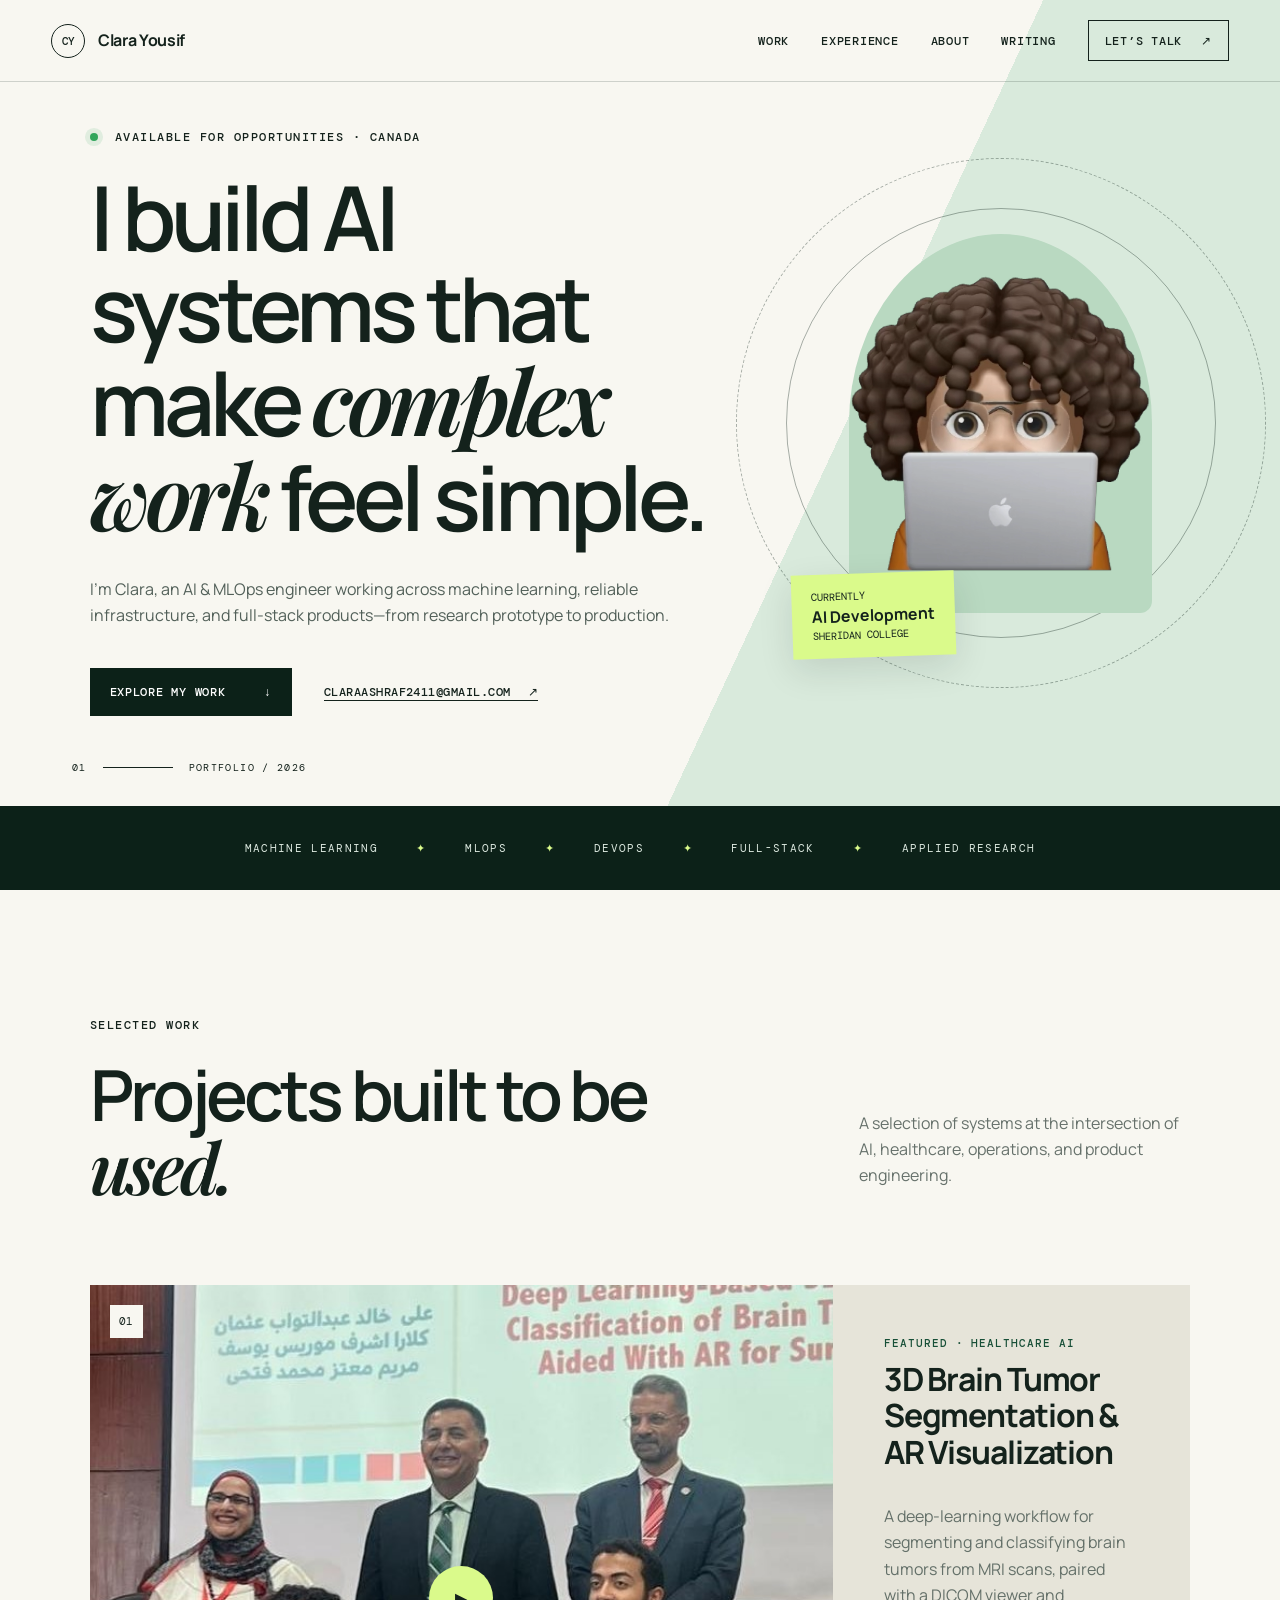
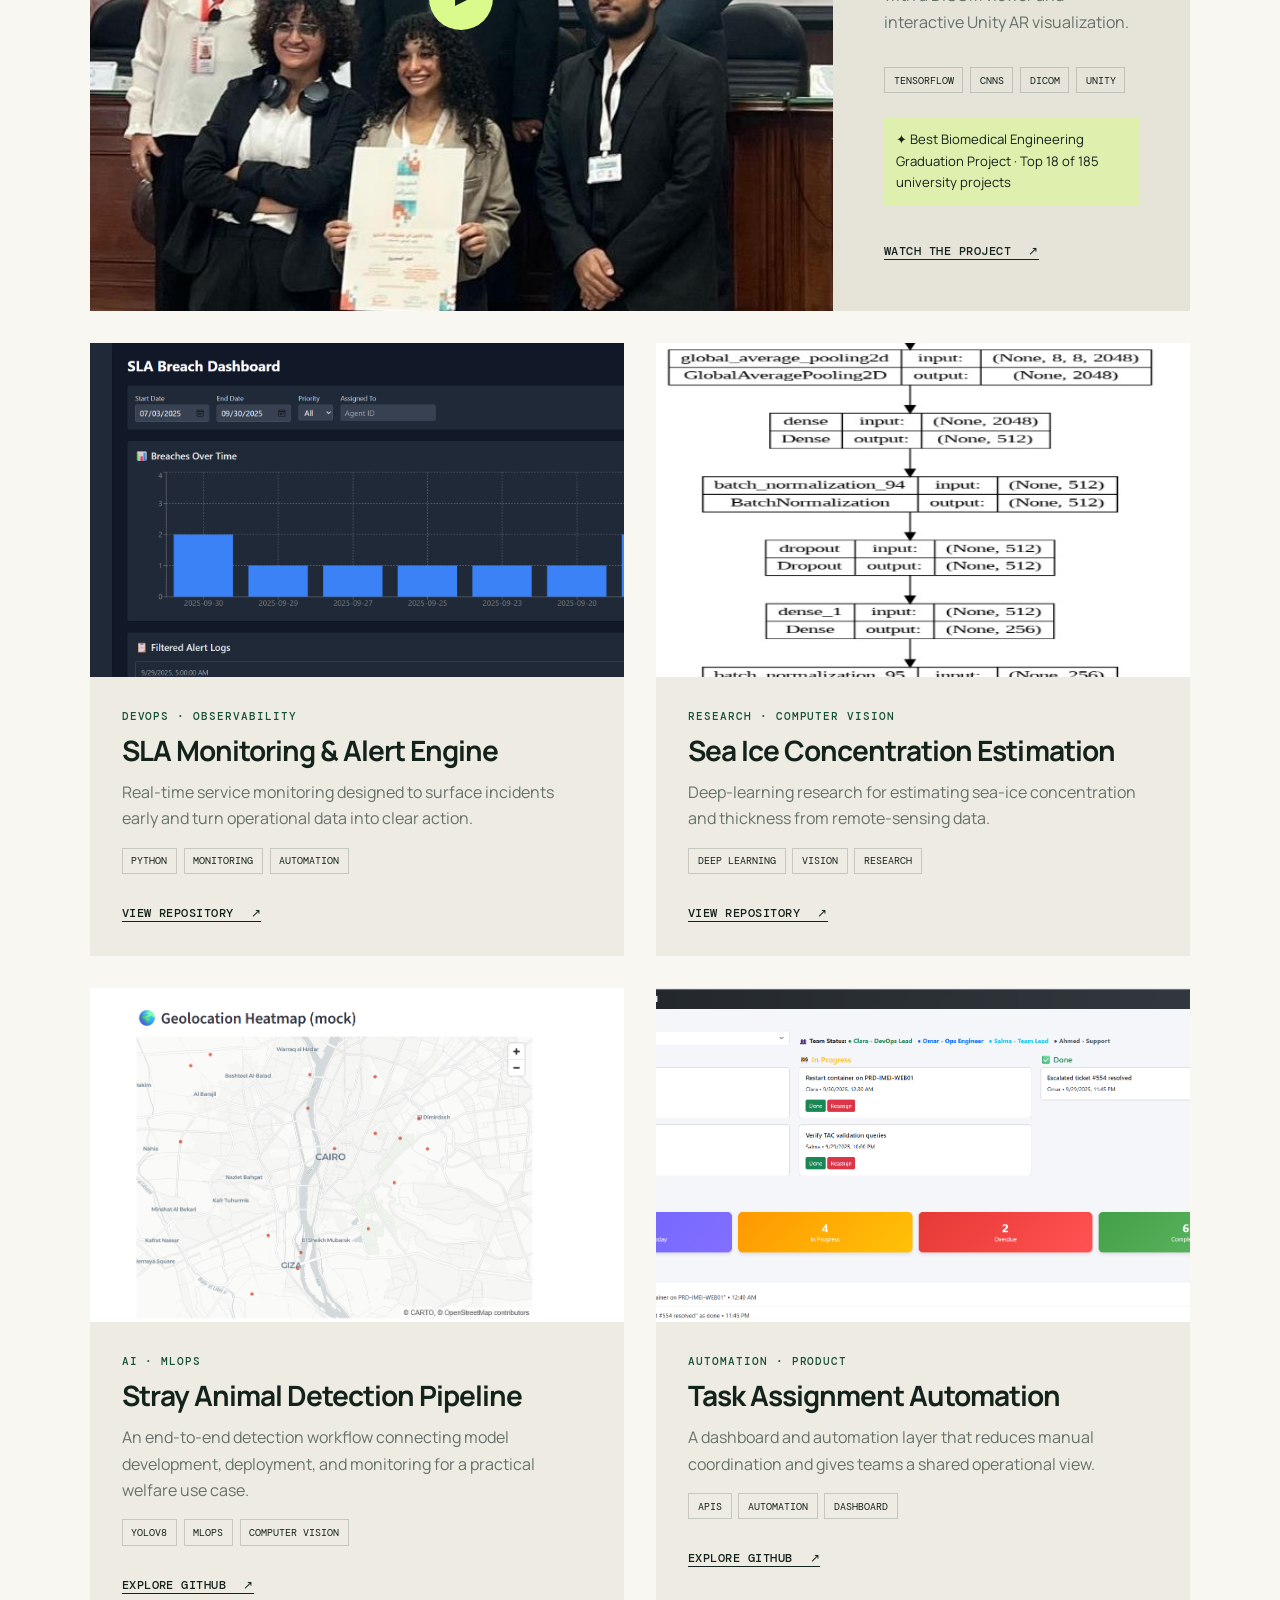
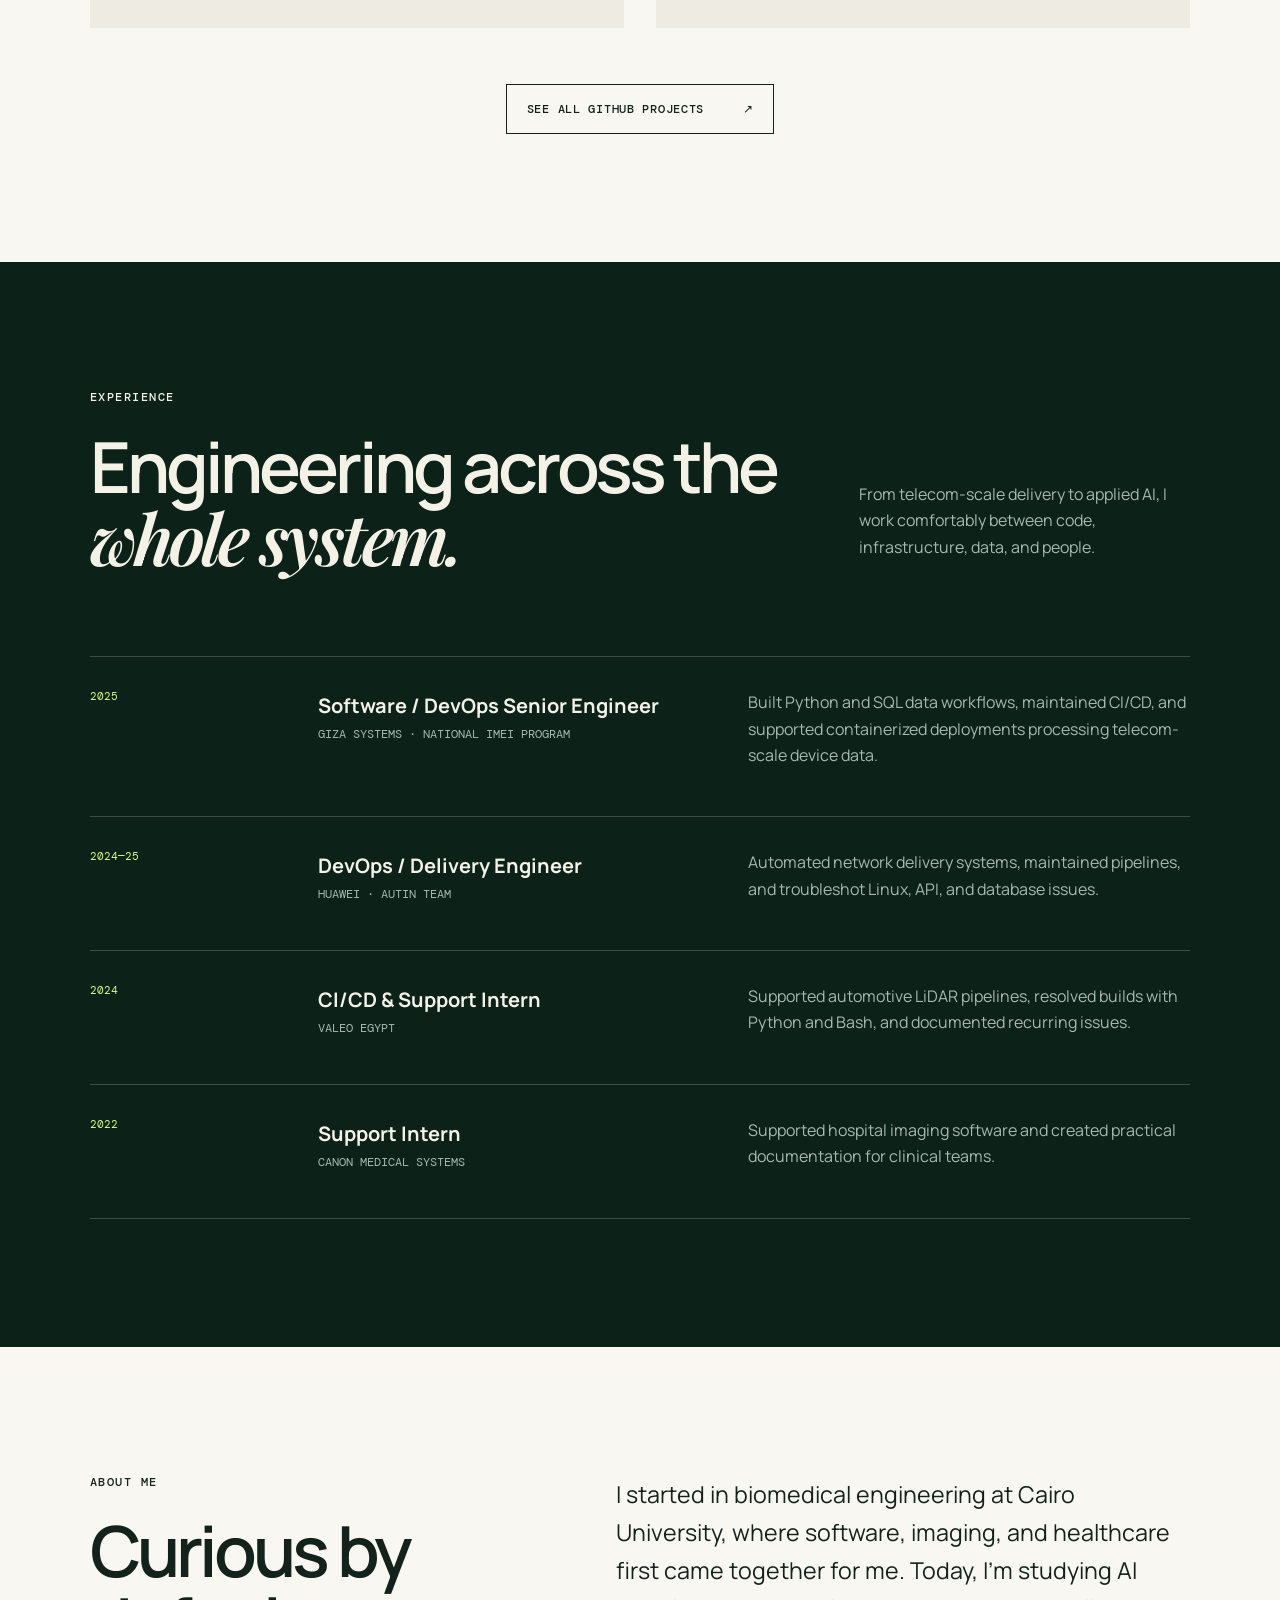
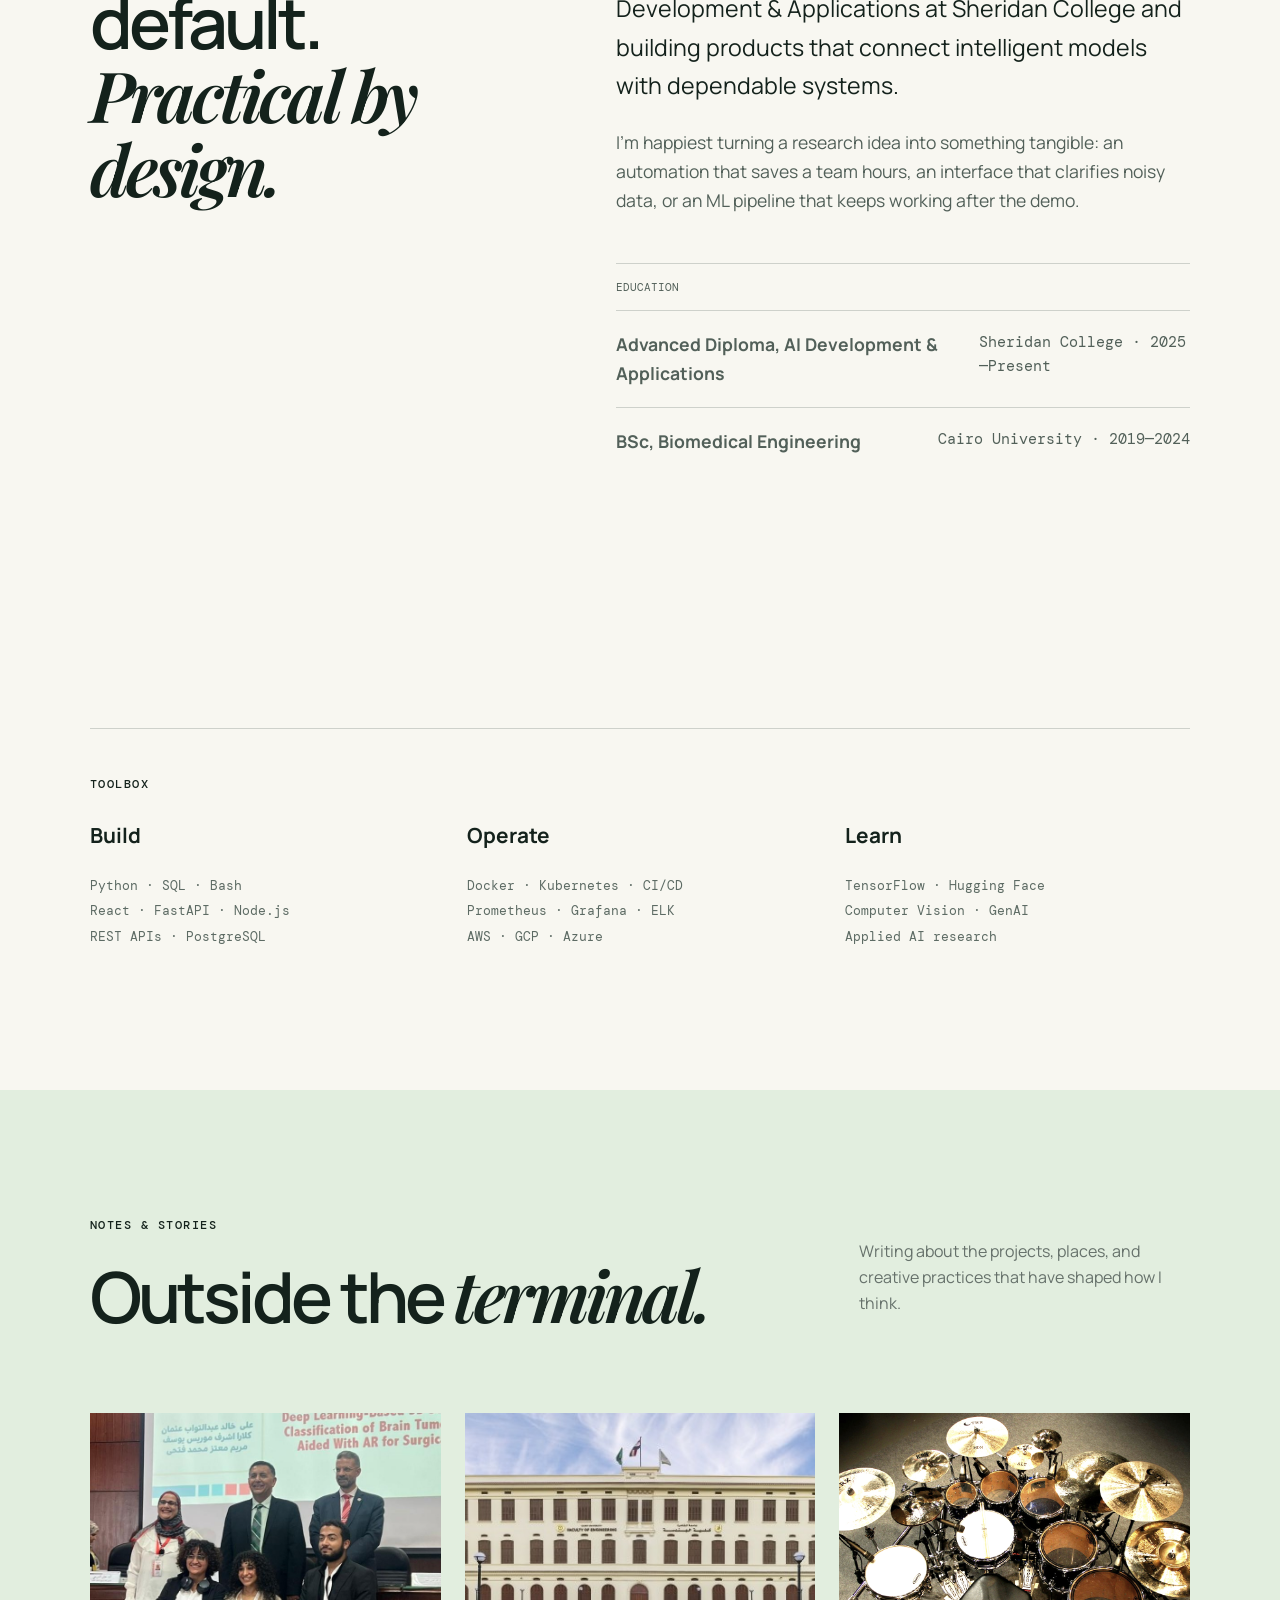
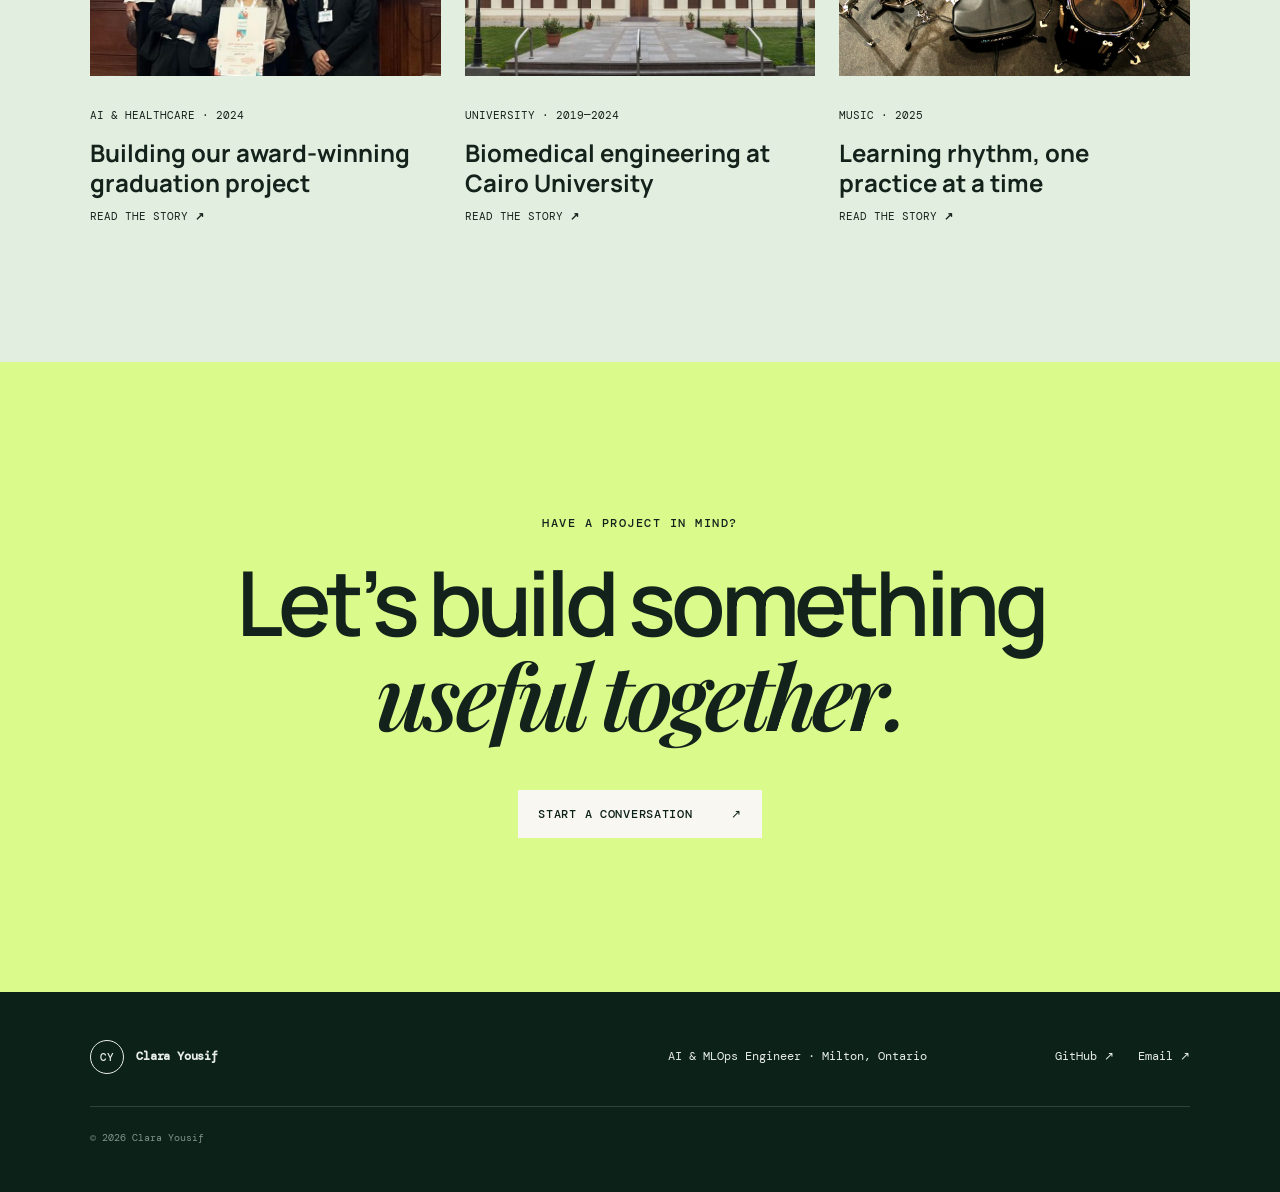
==== commit e515104d: "Redesign portfolio for GitHub Pages" ====
--- a/index.html
+++ b/index.html
@@ -1,1418 +1,128 @@
-<!DOCTYPE html>
+<!doctype html>
 <html lang="en">
   <head>
     <meta charset="UTF-8" />
-    <meta http-equiv="X-UA-Compatible" content="IE=edge" />
-    <meta name="viewport" content="width=device-width, initial-scale=1.0" />
-    <title>vCard - Personal Portfolio</title>
-
-    <!--
-    - favicon
-  -->
-    <link
-      rel="shortcut icon"
-      href="./assets/images/logo.ico"
-      type="image/x-icon"
-    />
-
-    <!--
-    - custom css link
-  -->
-    <link rel="stylesheet" href="./assets/css/style.css" />
-
-    <!--
-    - google font link
-  -->
+    <meta name="viewport" content="width=device-width, initial-scale=1" />
+    <meta name="description" content="Clara Yousif is an AI and MLOps engineer building reliable intelligent systems, automation, and developer tools." />
+    <meta name="theme-color" content="#08130f" />
+    <meta property="og:title" content="Clara Yousif — AI & MLOps Engineer" />
+    <meta property="og:description" content="AI systems, MLOps pipelines, automation, and thoughtful software." />
+    <meta property="og:image" content="./assets/images/project_cover.jpg" />
+    <title>Clara Yousif — AI & MLOps Engineer</title>
+    <link rel="icon" href="./assets/images/logo.ico" />
     <link rel="preconnect" href="https://fonts.googleapis.com" />
     <link rel="preconnect" href="https://fonts.gstatic.com" crossorigin />
-    <link
-      href="https://fonts.googleapis.com/css2?family=Poppins:wght@300;400;500;600&display=swap"
-      rel="stylesheet"
-    />
+    <link href="https://fonts.googleapis.com/css2?family=DM+Mono:wght@400;500&family=Manrope:wght@400;500;600;700&family=Playfair+Display:ital,wght@0,600;1,600&display=swap" rel="stylesheet" />
+    <link rel="stylesheet" href="./assets/css/style.css" />
+    <script src="./assets/js/script.js" defer></script>
   </head>
+  <body>
+    <a class="skip-link" href="#main">Skip to content</a>
+    <header class="site-header">
+      <a class="brand" href="#top" aria-label="Clara Yousif, home"><span>CY</span> Clara Yousif</a>
+      <button class="menu-toggle" type="button" aria-expanded="false" aria-controls="site-nav">Menu</button>
+      <nav id="site-nav" aria-label="Main navigation">
+        <a href="#work">Work</a><a href="#experience">Experience</a><a href="#about">About</a><a href="#writing">Writing</a>
+        <a class="nav-cta" href="mailto:claraashraf2411@gmail.com">Let’s talk <span aria-hidden="true">↗</span></a>
+      </nav>
+    </header>
 
-  <body>
-    <!--
-    - #MAIN
-  -->
+    <main id="main">
+      <section class="hero" id="top">
+        <div class="hero-copy reveal">
+          <p class="eyebrow"><span class="status-dot"></span> Available for opportunities · Canada</p>
+          <h1>I build AI systems that make <em>complex work</em> feel simple.</h1>
+          <p class="hero-intro">I’m Clara, an AI &amp; MLOps engineer working across machine learning, reliable infrastructure, and full-stack products—from research prototype to production.</p>
+          <div class="hero-actions">
+            <a class="button button-primary" href="#work">Explore my work <span>↓</span></a>
+            <a class="text-link" href="mailto:claraashraf2411@gmail.com">claraashraf2411@gmail.com <span>↗</span></a>
+          </div>
+        </div>
+        <div class="hero-visual reveal" aria-label="Portrait of Clara Yousif">
+          <div class="portrait-frame"><img src="./assets/images/my-avatar.png" alt="Clara Yousif" /></div>
+          <div class="orbit orbit-one"></div><div class="orbit orbit-two"></div>
+          <div class="code-note"><span>currently</span><strong>AI Development</strong><small>Sheridan College</small></div>
+        </div>
+        <div class="hero-index" aria-hidden="true">01 <span></span> PORTFOLIO / 2026</div>
+      </section>
 
-    <main>
-      <!--
-      - #SIDEBAR
-    -->
+      <section class="proof-strip" aria-label="Areas of expertise">
+        <span>Machine Learning</span><i>✦</i><span>MLOps</span><i>✦</i><span>DevOps</span><i>✦</i><span>Full-stack</span><i>✦</i><span>Applied Research</span>
+      </section>
 
-      <aside class="sidebar" data-sidebar>
-        <div class="sidebar-info">
-          <figure class="avatar-box">
-            <img
-              src="./assets/images/my-avatar.png"
-              alt="Richard hanrick"
-              width="80"
-            />
-          </figure>
-
-          <div class="info-content">
-            <h1 class="name" title="Clara Yousif">Clara Yousif</h1>
-
-            <p class="title">MLOps Engineer</p>
-          </div>
-
-          <button class="info_more-btn" data-sidebar-btn>
-            <span>Show Contacts</span>
-
-            <ion-icon name="chevron-down"></ion-icon>
-          </button>
+      <section class="section projects" id="work">
+        <div class="section-heading reveal">
+          <div><p class="eyebrow">Selected work</p><h2>Projects built to be <em>used.</em></h2></div>
+          <p>A selection of systems at the intersection of AI, healthcare, operations, and product engineering.</p>
         </div>
 
-        <div class="sidebar-info_more">
-          <div class="separator"></div>
-
-          <ul class="contacts-list">
-            <li class="contact-item">
-              <div class="icon-box">
-                <ion-icon name="mail-outline"></ion-icon>
-              </div>
-
-              <div class="contact-info">
-                <p class="contact-title">Email</p>
-
-                <a href="mailto:clarayoussef01@gmail.com" class="contact-link"
-                  >clarayoussef01@gmail.com</a
-                >
-              </div>
-            </li>
-
-            <li class="contact-item">
-              <div class="icon-box">
-                <ion-icon name="phone-portrait-outline"></ion-icon>
-              </div>
-
-              <div class="contact-info">
-                <p class="contact-title">Phone</p>
-
-                <a href="tel:+16475079513" class="contact-link"
-                  >+1 (647) 507-9513</a
-                >
-              </div>
-            </li>
-
-            <li class="contact-item">
-              <div class="icon-box">
-                <ion-icon name="calendar-outline"></ion-icon>
-              </div>
-
-              <div class="contact-info">
-                <p class="contact-title">Birthday</p>
-
-                <time datetime="1982-06-23">November 24, 2001</time>
-              </div>
-            </li>
-
-            <li class="contact-item">
-              <div class="icon-box">
-                <ion-icon name="location-outline"></ion-icon>
-              </div>
-
-              <div class="contact-info">
-                <p class="contact-title">Location</p>
-
-                <address>Milton, Ontario, CA</address>
-              </div>
-            </li>
-          </ul>
-
-          <div class="separator"></div>
-
-          <ul class="social-list">
-            <li class="social-item">
-              <a href="#" class="social-link">
-                <ion-icon name="logo-facebook"></ion-icon>
-              </a>
-            </li>
-
-            <li class="social-item">
-              <a href="#" class="social-link">
-                <ion-icon name="logo-twitter"></ion-icon>
-              </a>
-            </li>
-
-            <li class="social-item">
-              <a href="#" class="social-link">
-                <ion-icon name="logo-instagram"></ion-icon>
-              </a>
-            </li>
-          </ul>
-        </div>
-      </aside>
-
-      <!--
-      - #main-content
-    -->
-
-      <div class="main-content">
-        <!--
-        - #NAVBAR
-      -->
-
-        <nav class="navbar">
-          <ul class="navbar-list">
-            <li class="navbar-item">
-              <button class="navbar-link active" data-nav-link>About</button>
-            </li>
-
-            <li class="navbar-item">
-              <button class="navbar-link" data-nav-link>Resume</button>
-            </li>
-
-            <li class="navbar-item">
-              <button class="navbar-link" data-nav-link>Portfolio</button>
-            </li>
-
-            <li class="navbar-item">
-              <button class="navbar-link" data-nav-link>Blog</button>
-            </li>
-
-            <li class="navbar-item">
-              <button class="navbar-link" data-nav-link>Contact</button>
-            </li>
-          </ul>
-        </nav>
-
-        <!--
-        - #ABOUT
-      -->
-
-        <article class="about active" data-page="about">
-          <header>
-            <h2 class="h2 article-title">About me</h2>
-          </header>
-
-          <section class="about-text">
-            <p>
-              Hi, I’m Clara Yousif, originally a Biomedical Engineering
-              graduate from Cairo University, now living in Canada and studying
-              Artificial Intelligence at Sheridan College. My path moved from
-              engineering into tech because I’ve always been drawn to building
-              things that are smart, useful, and actually make life easier.
-            </p>
-
-            <p>
-              These days, I spend most of my time working on projects that bring
-              together AI, DevOps, and full-stack development. I’ve built MLOps
-              pipelines, dashboards that track and alert in real-time,
-              automation systems that save teams hours of work, and web apps
-              that are simple and intuitive to use. I love the mix of solving
-              technical challenges while also making sure what I build feels
-              practical and user-friendly.
-            </p>
-
-            <p>
-              What excites me most is exploring new ideas and turning them into
-              something real. I enjoy reading research papers, especially ones
-              that haven’t been applied yet, and challenging myself to learn or
-              even try to implement them. I’m a very technical person at heart,
-              always curious about what’s new in the world of AI and how it can
-              be used in practice. Lately, I’ve been fascinated by Quantum AI
-              and the possibilities it opens up for the future.
-            </p>
-          </section>
-
-          <!--
-          - service
-        -->
-
-          <section class="service">
-            <h3 class="h3 service-title">What i'm doing</h3>
-
-            <ul class="service-list">
-              <li class="service-item">
-                <div class="service-icon-box">
-                  <img
-                    src="./assets/images/software-developer.png
-                "
-                    alt="design icon"
-                    width="40"
-                  />
-                </div>
-
-                <div class="service-content-box">
-                  <h4 class="h4 service-item-title">Full-Stack Projects</h4>
-
-                  <p class="service-item-text">
-                    End-to-end development of modern web applications, from
-                    frontend interfaces to backend systems and databases.
-                  </p>
-                </div>
-              </li>
-
-              <li class="service-item">
-                <div class="service-icon-box">
-                  <img
-                    src="./assets/images/artificial-intelligence.png"
-                    alt="Web development icon"
-                    width="40"
-                  />
-                </div>
-
-                <div class="service-content-box">
-                  <h4 class="h4 service-item-title">
-                    Artificial Intelligence & MLOps
-                  </h4>
-
-                  <p class="service-item-text">
-                    Design and deployment of machine learning solutions with a
-                    focus on real-world applications and automation pipelines.
-                  </p>
-                </div>
-              </li>
-
-              <li class="service-item">
-                <div class="service-icon-box">
-                  <img
-                    src="./assets/images/settings.png"
-                    alt="mobile app icon"
-                    width="40"
-                  />
-                </div>
-
-                <div class="service-content-box">
-                  <h4 class="h4 service-item-title">DevOps & Automation</h4>
-
-                  <p class="service-item-text">
-                    Infrastructure setup, CI/CD pipelines, and cloud automation
-                    to keep applications reliable and scalable.
-                  </p>
-                </div>
-              </li>
-
-              <li class="service-item">
-                <div class="service-icon-box">
-                  <img
-                    src="./assets/images/research.png"
-                    alt="camera icon"
-                    width="40"
-                  />
-                </div>
-
-                <div class="service-content-box">
-                  <h4 class="h4 service-item-title">Research & Exploration</h4>
-
-                  <p class="service-item-text">
-                    Technical research and experimentation with emerging fields
-                    such as Quantum AI and cutting-edge machine learning
-                    methods.
-                  </p>
-                </div>
-              </li>
-              <li class="service-item">
-                <div class="service-icon-box">
-                  <img
-                    src="./assets/images/drum-set.png"
-                    alt="Drums icon"
-                    width="40"
-                  />
-                </div>
-                <div class="service-content-box">
-                  <h4 class="h4 service-item-title">Drums</h4>
-                  <p class="service-item-text">
-                    Practicing drums and exploring rhythm as a creative outlet
-                    outside of tech.
-                  </p>
-                </div>
-              </li>
-
-              <li class="service-item">
-                <div class="service-icon-box">
-                  <img
-                    src="./assets/images/digital-art.png"
-                    alt="Art icon"
-                    width="40"
-                  />
-                </div>
-                <div class="service-content-box">
-                  <h4 class="h4 service-item-title">Digital Art</h4>
-                  <p class="service-item-text">
-                    Learning digital drawing and visual storytelling,
-                    experimenting with new styles and tools.
-                  </p>
-                </div>
-              </li>
-
-              <li class="service-item">
-                <div class="service-icon-box">
-                  <img
-                    src="./assets/images/open-book.png"
-                    alt="Books icon"
-                    width="40"
-                  />
-                </div>
-                <div class="service-content-box">
-                  <h4 class="h4 service-item-title">Reading</h4>
-                  <p class="service-item-text">
-                    Always diving into books — from research papers to novels —
-                    to learn, get inspired, and explore new perspectives.
-                  </p>
-                </div>
-              </li>
-            </ul>
-          </section>
-
-          <!--           
-          - testimonials
-        -->
-
-          <!-- <section class="testimonials">
-            <h3 class="h3 testimonials-title">Testimonials</h3>
-
-            <ul class="testimonials-list has-scrollbar">
-              <li class="testimonials-item">
-                <div class="content-card" data-testimonials-item>
-                  <figure class="testimonials-avatar-box">
-                    <img
-                      src="./assets/images/avatar-1.png"
-                      alt="Daniel lewis"
-                      width="60"
-                      data-testimonials-avatar
-                    />
-                  </figure>
-
-                  <h4
-                    class="h4 testimonials-item-title"
-                    data-testimonials-title
-                  >
-                    Daniel lewis
-                  </h4>
-
-                  <div class="testimonials-text" data-testimonials-text>
-                    <p>
-                      Richard was hired to create a corporate identity. We were
-                      very pleased with the work done. She has a lot of
-                      experience and is very concerned about the needs of
-                      client. Lorem ipsum dolor sit amet, ullamcous cididt
-                      consectetur adipiscing elit, seds do et eiusmod tempor
-                      incididunt ut laborels dolore magnarels alia.
-                    </p>
-                  </div>
-                </div>
-              </li>
-
-              <li class="testimonials-item">
-                <div class="content-card" data-testimonials-item>
-                  <figure class="testimonials-avatar-box">
-                    <img
-                      src="./assets/images/avatar-2.png"
-                      alt="Jessica miller"
-                      width="60"
-                      data-testimonials-avatar
-                    />
-                  </figure>
-
-                  <h4
-                    class="h4 testimonials-item-title"
-                    data-testimonials-title
-                  >
-                    Jessica miller
-                  </h4>
-
-                  <div class="testimonials-text" data-testimonials-text>
-                    <p>
-                      Richard was hired to create a corporate identity. We were
-                      very pleased with the work done. She has a lot of
-                      experience and is very concerned about the needs of
-                      client. Lorem ipsum dolor sit amet, ullamcous cididt
-                      consectetur adipiscing elit, seds do et eiusmod tempor
-                      incididunt ut laborels dolore magnarels alia.
-                    </p>
-                  </div>
-                </div>
-              </li>
-
-              <li class="testimonials-item">
-                <div class="content-card" data-testimonials-item>
-                  <figure class="testimonials-avatar-box">
-                    <img
-                      src="./assets/images/avatar-3.png"
-                      alt="Emily evans"
-                      width="60"
-                      data-testimonials-avatar
-                    />
-                  </figure>
-
-                  <h4
-                    class="h4 testimonials-item-title"
-                    data-testimonials-title
-                  >
-                    Emily evans
-                  </h4>
-
-                  <div class="testimonials-text" data-testimonials-text>
-                    <p>
-                      Richard was hired to create a corporate identity. We were
-                      very pleased with the work done. She has a lot of
-                      experience and is very concerned about the needs of
-                      client. Lorem ipsum dolor sit amet, ullamcous cididt
-                      consectetur adipiscing elit, seds do et eiusmod tempor
-                      incididunt ut laborels dolore magnarels alia.
-                    </p>
-                  </div>
-                </div>
-              </li>
-
-              <li class="testimonials-item">
-                <div class="content-card" data-testimonials-item>
-                  <figure class="testimonials-avatar-box">
-                    <img
-                      src="./assets/images/avatar-4.png"
-                      alt="Henry william"
-                      width="60"
-                      data-testimonials-avatar
-                    />
-                  </figure>
-
-                  <h4
-                    class="h4 testimonials-item-title"
-                    data-testimonials-title
-                  >
-                    Henry william
-                  </h4>
-
-                  <div class="testimonials-text" data-testimonials-text>
-                    <p>
-                      Richard was hired to create a corporate identity. We were
-                      very pleased with the work done. She has a lot of
-                      experience and is very concerned about the needs of
-                      client. Lorem ipsum dolor sit amet, ullamcous cididt
-                      consectetur adipiscing elit, seds do et eiusmod tempor
-                      incididunt ut laborels dolore magnarels alia.
-                    </p>
-                  </div>
-                </div>
-              </li>
-            </ul>
-          </section> -->
-
-          <!--
-          - testimonials modal
-        -->
-
-          <div class="modal-container" data-modal-container>
-            <div class="overlay" data-overlay></div>
-
-            <section class="testimonials-modal">
-              <button class="modal-close-btn" data-modal-close-btn>
-                <ion-icon name="close-outline"></ion-icon>
-              </button>
-
-              <div class="modal-img-wrapper">
-                <figure class="modal-avatar-box">
-                  <img
-                    src="./assets/images/avatar-1.png"
-                    alt="Daniel lewis"
-                    width="80"
-                    data-modal-img
-                  />
-                </figure>
-
-                <img src="./assets/images/icon-quote.svg" alt="quote icon" />
-              </div>
-
-              <div class="modal-content">
-                <h4 class="h3 modal-title" data-modal-title>Daniel lewis</h4>
-
-                <time datetime="2021-06-14">14 June, 2021</time>
-
-                <div data-modal-text>
-                  <p>
-                    Richard was hired to create a corporate identity. We were
-                    very pleased with the work done. She has a lot of experience
-                    and is very concerned about the needs of client. Lorem ipsum
-                    dolor sit amet, ullamcous cididt consectetur adipiscing
-                    elit, seds do et eiusmod tempor incididunt ut laborels
-                    dolore magnarels alia.
-                  </p>
-                </div>
-              </div>
-            </section>
+        <article class="feature-card reveal">
+          <a class="feature-media" href="https://www.youtube.com/watch?v=qQKupwvmjVI" target="_blank" rel="noreferrer" aria-label="Watch graduation project video">
+            <img src="./assets/images/project_cover.jpg" alt="Brain tumor segmentation and augmented reality visualization project" />
+            <span class="play">▶</span><span class="project-number">01</span>
+          </a>
+          <div class="feature-copy">
+            <p class="project-type">Featured · Healthcare AI</p>
+            <h3>3D Brain Tumor Segmentation &amp; AR Visualization</h3>
+            <p>A deep-learning workflow for segmenting and classifying brain tumors from MRI scans, paired with a DICOM viewer and interactive Unity AR visualization.</p>
+            <div class="tags"><span>TensorFlow</span><span>CNNs</span><span>DICOM</span><span>Unity</span></div>
+            <p class="award">✦ Best Biomedical Engineering Graduation Project · Top 18 of 185 university projects</p>
+            <a class="arrow-link" href="https://www.youtube.com/watch?v=qQKupwvmjVI" target="_blank" rel="noreferrer">Watch the project <span>↗</span></a>
           </div>
-
-          <!--
-          - clients
-        -->
-
-          <section class="companies">
-            <h3 class="h3 clients-title">Companies I worked with</h3>
-
-            <ul class="clients-list has-scrollbar">
-              <li class="clients-item">
-                <a href="#">
-                  <img
-                    src="./assets/images/giza-systems-new-logo.png"
-                    alt="client logo"
-                  />
-                </a>
-              </li>
-
-              <li class="clients-item">
-                <a href="#">
-                  <img
-                    src="./assets/images/Huawei-Logo-2006.png"
-                    alt="client logo"
-                  />
-                </a>
-              </li>
-
-              <li class="clients-item">
-                <a href="#">
-                  <img src="./assets/images/Valeo_Logo.svg" alt="client logo" />
-                </a>
-              </li>
-
-              <li class="clients-item">
-                <a href="#">
-                  <img
-                    src="./assets/images/telecomegypt.png"
-                    alt="client logo"
-                  />
-                </a>
-              </li>
-
-              <li class="clients-item">
-                <a href="#">
-                  <img src="./assets/images/canon.png" alt="client logo" />
-                </a>
-              </li>
-            </ul>
-          </section>
         </article>
 
-        <!--
-        - #RESUME
-      -->
+        <div class="project-grid">
+          <article class="project-card reveal">
+            <a href="https://github.com/claraashraf24/sla-dashboard" target="_blank" rel="noreferrer"><img src="./assets/images/sla_monitoring.png" alt="SLA monitoring dashboard interface" /></a>
+            <div class="project-body"><p class="project-type">DevOps · Observability</p><h3>SLA Monitoring &amp; Alert Engine</h3><p>Real-time service monitoring designed to surface incidents early and turn operational data into clear action.</p><div class="tags"><span>Python</span><span>Monitoring</span><span>Automation</span></div><a class="arrow-link" href="https://github.com/claraashraf24/sla-dashboard" target="_blank" rel="noreferrer">View repository <span>↗</span></a></div>
+          </article>
+          <article class="project-card reveal">
+            <a href="https://github.com/claraashraf24/sea-ice-concentration-and-thickness" target="_blank" rel="noreferrer"><img src="./assets/images/cnn_model.png" alt="Convolutional neural network model diagram" /></a>
+            <div class="project-body"><p class="project-type">Research · Computer Vision</p><h3>Sea Ice Concentration Estimation</h3><p>Deep-learning research for estimating sea-ice concentration and thickness from remote-sensing data.</p><div class="tags"><span>Deep Learning</span><span>Vision</span><span>Research</span></div><a class="arrow-link" href="https://github.com/claraashraf24/sea-ice-concentration-and-thickness" target="_blank" rel="noreferrer">View repository <span>↗</span></a></div>
+          </article>
+          <article class="project-card reveal">
+            <a href="https://github.com/claraashraf24/portfolio" target="_blank" rel="noreferrer"><img src="./assets/images/mlopsstray.png" alt="MLOps workflow for stray animal detection" /></a>
+            <div class="project-body"><p class="project-type">AI · MLOps</p><h3>Stray Animal Detection Pipeline</h3><p>An end-to-end detection workflow connecting model development, deployment, and monitoring for a practical welfare use case.</p><div class="tags"><span>YOLOv8</span><span>MLOps</span><span>Computer Vision</span></div><a class="arrow-link" href="https://github.com/claraashraf24" target="_blank" rel="noreferrer">Explore GitHub <span>↗</span></a></div>
+          </article>
+          <article class="project-card reveal">
+            <a href="https://github.com/claraashraf24" target="_blank" rel="noreferrer"><img src="./assets/images/task_assignment_dashboard.png" alt="Task assignment automation dashboard" /></a>
+            <div class="project-body"><p class="project-type">Automation · Product</p><h3>Task Assignment Automation</h3><p>A dashboard and automation layer that reduces manual coordination and gives teams a shared operational view.</p><div class="tags"><span>APIs</span><span>Automation</span><span>Dashboard</span></div><a class="arrow-link" href="https://github.com/claraashraf24" target="_blank" rel="noreferrer">Explore GitHub <span>↗</span></a></div>
+          </article>
+        </div>
+        <div class="center"><a class="button button-outline" href="https://github.com/claraashraf24?tab=repositories" target="_blank" rel="noreferrer">See all GitHub projects <span>↗</span></a></div>
+      </section>
 
-        <article class="resume" data-page="resume">
-          <header>
-            <h2 class="h2 article-title">Resume</h2>
-          </header>
+      <section class="section experience" id="experience">
+        <div class="section-heading reveal"><div><p class="eyebrow">Experience</p><h2>Engineering across the <em>whole system.</em></h2></div><p>From telecom-scale delivery to applied AI, I work comfortably between code, infrastructure, data, and people.</p></div>
+        <div class="timeline">
+          <article class="timeline-row reveal"><time>2025</time><div><h3>Software / DevOps Senior Engineer</h3><p>Giza Systems · National IMEI program</p></div><p>Built Python and SQL data workflows, maintained CI/CD, and supported containerized deployments processing telecom-scale device data.</p></article>
+          <article class="timeline-row reveal"><time>2024—25</time><div><h3>DevOps / Delivery Engineer</h3><p>Huawei · AUTIN Team</p></div><p>Automated network delivery systems, maintained pipelines, and troubleshot Linux, API, and database issues.</p></article>
+          <article class="timeline-row reveal"><time>2024</time><div><h3>CI/CD &amp; Support Intern</h3><p>Valeo Egypt</p></div><p>Supported automotive LiDAR pipelines, resolved builds with Python and Bash, and documented recurring issues.</p></article>
+          <article class="timeline-row reveal"><time>2022</time><div><h3>Support Intern</h3><p>Canon Medical Systems</p></div><p>Supported hospital imaging software and created practical documentation for clinical teams.</p></article>
+        </div>
+      </section>
 
-          <section class="timeline">
-            <div class="title-wrapper">
-              <div class="icon-box">
-                <ion-icon name="book-outline"></ion-icon>
-              </div>
+      <section class="section about" id="about">
+        <div class="about-lead reveal"><p class="eyebrow">About me</p><h2>Curious by default.<br /><em>Practical by design.</em></h2></div>
+        <div class="about-copy reveal"><p>I started in biomedical engineering at Cairo University, where software, imaging, and healthcare first came together for me. Today, I’m studying AI Development &amp; Applications at Sheridan College and building products that connect intelligent models with dependable systems.</p><p>I’m happiest turning a research idea into something tangible: an automation that saves a team hours, an interface that clarifies noisy data, or an ML pipeline that keeps working after the demo.</p><div class="education"><span>Education</span><div><strong>Advanced Diploma, AI Development &amp; Applications</strong><small>Sheridan College · 2025—Present</small></div><div><strong>BSc, Biomedical Engineering</strong><small>Cairo University · 2019—2024</small></div></div></div>
+        <div class="skills reveal"><p class="eyebrow">Toolbox</p><div class="skill-columns"><div><h3>Build</h3><p>Python · SQL · Bash<br />React · FastAPI · Node.js<br />REST APIs · PostgreSQL</p></div><div><h3>Operate</h3><p>Docker · Kubernetes · CI/CD<br />Prometheus · Grafana · ELK<br />AWS · GCP · Azure</p></div><div><h3>Learn</h3><p>TensorFlow · Hugging Face<br />Computer Vision · GenAI<br />Applied AI research</p></div></div></div>
+      </section>
 
-              <h3 class="h3">Education</h3>
-            </div>
+      <section class="section writing" id="writing">
+        <div class="section-heading reveal"><div><p class="eyebrow">Notes &amp; stories</p><h2>Outside the <em>terminal.</em></h2></div><p>Writing about the projects, places, and creative practices that have shaped how I think.</p></div>
+        <div class="story-grid">
+          <a class="story reveal" href="./blogs/blog_graduation.html"><img src="./assets/images/project_cover.jpg" alt="Graduation project team and prototype" /><span>AI &amp; healthcare · 2024</span><h3>Building our award-winning graduation project</h3><p>Read the story <b>↗</b></p></a>
+          <a class="story reveal" href="./blogs/blog_university.html"><img src="./assets/images/cairo_unviersity.jpg" alt="Cairo University" /><span>University · 2019—2024</span><h3>Biomedical engineering at Cairo University</h3><p>Read the story <b>↗</b></p></a>
+          <a class="story reveal" href="./blogs/blog_drums.html"><img src="./assets/images/drums_cover.jpg" alt="Drum set" /><span>Music · 2025</span><h3>Learning rhythm, one practice at a time</h3><p>Read the story <b>↗</b></p></a>
+        </div>
+      </section>
 
-            <ol class="timeline-list">
-              <li class="timeline-item">
-                <h4 class="h4 timeline-item-title">Sheridan College</h4>
-
-                <span>2025 - Present</span>
-
-                <p class="timeline-text">
-                  Advanced Diploma in Artificial Intelligence Development &
-                  Applications. Focus on Deep Learning, Generative AI, and
-                  applied projects in modern AI systems.
-                </p>
-              </li>
-
-              <li class="timeline-item">
-                <h4 class="h4 timeline-item-title">Cairo University</h4>
-
-                <span>2019 - 2024</span>
-
-                <p class="timeline-text">
-                  Bachelor of Biomedical Engineering. Focused on computer vision
-                  for medical imaging and scans, software systems for healthcare
-                  management, bioinformatics, and embedded systems for assistive
-                  technologies.
-                </p>
-              </li>
-
-              <li class="timeline-item">
-                <h4 class="h4 timeline-item-title">Ramses College</h4>
-
-                <span>2016 - 2019</span>
-
-                <p class="timeline-text">
-                  Science-focused studies with concentration in mathematics and
-                  physics. IGCSE Certificate
-                </p>
-              </li>
-            </ol>
-          </section>
-
-          <section class="timeline">
-            <div class="title-wrapper">
-              <div class="icon-box">
-                <ion-icon name="briefcase-outline"></ion-icon>
-              </div>
-              <h3 class="h3">Experience</h3>
-            </div>
-
-            <ol class="timeline-list">
-              <li class="timeline-item">
-                <h4 class="h4 timeline-item-title">
-                  Software / DevOps Senior Engineer — Giza Systems
-                </h4>
-                <span>Jan 2025 – Aug 2025</span>
-                <p class="timeline-text">
-                  I worked on Egypt’s national IMEI project with the NTRA where
-                  I dealt with huge datasets of device identities. I wrote
-                  Python and SQL scripts to clean and validate the data, kept
-                  the CI/CD pipelines running smoothly, and helped with
-                  Dockerized deployments so the system could handle large
-                  amounts of telecom data.
-                </p>
-              </li>
-
-              <li class="timeline-item">
-                <h4 class="h4 timeline-item-title">
-                  DevOps / Delivery Engineer — Huawei (AUTIN Team)
-                </h4>
-                <span>Sep 2024 – Jan 2025</span>
-                <p class="timeline-text">
-                  I was part of the AUTIN delivery team at Huawei where I worked
-                  on automating telecom network systems. I maintained CI/CD
-                  pipelines, troubleshooted issues on Linux, APIs, and
-                  databases, and wrote scripts that made deployments faster and
-                  reduced manual work.
-                </p>
-              </li>
-
-              <li class="timeline-item">
-                <h4 class="h4 timeline-item-title">
-                  CI/CD & Support Intern — Valeo Egypt
-                </h4>
-                <span>Feb 2024 – May 2024</span>
-                <p class="timeline-text">
-                  I worked with the CI/CD and support team at Valeo on
-                  automotive LiDAR software. Most of my work was keeping the
-                  pipelines running, helping fix build errors using Python and
-                  Bash, and writing down steps so the team could solve recurring
-                  issues more easily.
-                </p>
-              </li>
-
-              <li class="timeline-item">
-                <h4 class="h4 timeline-item-title">
-                  Customer Interaction Support Intern — Canon Medical Systems
-                </h4>
-                <span>Jul 2022 – Sep 2022</span>
-                <p class="timeline-text">
-                  I joined Canon Medical Systems as a support intern where I
-                  worked with hospital imaging software. I helped staff with
-                  day-to-day issues, kept records organized, and wrote simple
-                  guides so the systems were easier to use and maintain.
-                </p>
-              </li>
-
-              <li class="timeline-item">
-                <h4 class="h4 timeline-item-title">
-                  Governance & Cybersecurity Trainee — WE Telecom Egypt
-                </h4>
-                <span>Summer 2021</span>
-                <p class="timeline-text">
-                  At WE Telecom Egypt I had training in governance and
-                  cybersecurity. I learned the basics of risk management, secure
-                  data handling, and IT compliance, and I got to see how big
-                  organizations deal with threats and keep their systems safe.
-                </p>
-              </li>
-            </ol>
-          </section>
-
-          <section class="skill">
-            <h3 class="h3 skills-title">My Skills</h3>
-
-            <ul class="skills-list content-card">
-              <li class="skills-item">
-                <div class="title-wrapper">
-                  <h5 class="h5">Python</h5>
-                  <data value="95">95%</data>
-                </div>
-                <div class="skill-progress-bg">
-                  <div class="skill-progress-fill" style="width: 95%"></div>
-                </div>
-              </li>
-
-              <li class="skills-item">
-                <div class="title-wrapper">
-                  <h5 class="h5">SQL (PostgreSQL, MySQL, SQLite)</h5>
-                  <data value="85">85%</data>
-                </div>
-                <div class="skill-progress-bg">
-                  <div class="skill-progress-fill" style="width: 85%"></div>
-                </div>
-              </li>
-
-              <li class="skills-item">
-                <div class="title-wrapper">
-                  <h5 class="h5">Bash & Scripting</h5>
-                  <data value="80">80%</data>
-                </div>
-                <div class="skill-progress-bg">
-                  <div class="skill-progress-fill" style="width: 80%"></div>
-                </div>
-              </li>
-
-              <li class="skills-item">
-                <div class="title-wrapper">
-                  <h5 class="h5">DevOps (CI/CD, Docker, Kubernetes)</h5>
-                  <data value="85">85%</data>
-                </div>
-                <div class="skill-progress-bg">
-                  <div class="skill-progress-fill" style="width: 85%"></div>
-                </div>
-              </li>
-
-              <li class="skills-item">
-                <div class="title-wrapper">
-                  <h5 class="h5">Monitoring (Prometheus, Grafana, ELK)</h5>
-                  <data value="75">75%</data>
-                </div>
-                <div class="skill-progress-bg">
-                  <div class="skill-progress-fill" style="width: 75%"></div>
-                </div>
-              </li>
-
-              <li class="skills-item">
-                <div class="title-wrapper">
-                  <h5 class="h5">Cloud (AWS / GCP / Azure)</h5>
-                  <data value="70">70%</data>
-                </div>
-                <div class="skill-progress-bg">
-                  <div class="skill-progress-fill" style="width: 70%"></div>
-                </div>
-              </li>
-
-              <li class="skills-item">
-                <div class="title-wrapper">
-                  <h5 class="h5">Web Development (React, FastAPI, Node.js)</h5>
-                  <data value="80">80%</data>
-                </div>
-                <div class="skill-progress-bg">
-                  <div class="skill-progress-fill" style="width: 80%"></div>
-                </div>
-              </li>
-
-              <li class="skills-item">
-                <div class="title-wrapper">
-                  <h5 class="h5">
-                    Machine Learning & GenAI (TensorFlow, Hugging Face, YOLOv8)
-                  </h5>
-                  <data value="75">75%</data>
-                </div>
-                <div class="skill-progress-bg">
-                  <div class="skill-progress-fill" style="width: 75%"></div>
-                </div>
-              </li>
-
-              <li class="skills-item">
-                <div class="title-wrapper">
-                  <h5 class="h5">
-                    APIs & Automation (Postman, REST, Graph API)
-                  </h5>
-                  <data value="85">85%</data>
-                </div>
-                <div class="skill-progress-bg">
-                  <div class="skill-progress-fill" style="width: 85%"></div>
-                </div>
-              </li>
-
-              <li class="skills-item">
-                <div class="title-wrapper">
-                  <h5 class="h5">Technical Writing & Documentation</h5>
-                  <data value="90">90%</data>
-                </div>
-                <div class="skill-progress-bg">
-                  <div class="skill-progress-fill" style="width: 90%"></div>
-                </div>
-              </li>
-            </ul>
-          </section>
-        </article>
-
-        <!--
-- #PORTFOLIO
--->
-
-        <article class="portfolio" data-page="portfolio">
-          <header>
-            <h2 class="h2 article-title">Portfolio</h2>
-          </header>
-
-          <section class="projects">
-            <ul class="filter-list">
-              <li class="filter-item">
-                <button class="active" data-filter-btn>All</button>
-              </li>
-              <li class="filter-item">
-                <button data-filter-btn>Web development</button>
-              </li>
-              <li class="filter-item">
-                <button data-filter-btn>Applications</button>
-              </li>
-              <li class="filter-item">
-                <button data-filter-btn>Research</button>
-              </li>
-              <li class="filter-item">
-                <button data-filter-btn>Graduation</button>
-              </li>
-            </ul>
-
-            <div class="filter-select-box">
-              <button class="filter-select" data-select>
-                <div class="select-value" data-selecct-value>
-                  Select category
-                </div>
-                <div class="select-icon">
-                  <ion-icon name="chevron-down"></ion-icon>
-                </div>
-              </button>
-
-              <ul class="select-list">
-                <li class="select-item">
-                  <button data-select-item>All</button>
-                </li>
-                <li class="select-item">
-                  <button data-select-item>Web development</button>
-                </li>
-                <li class="select-item">
-                  <button data-select-item>Applications</button>
-                </li>
-                <li class="select-item">
-                  <button data-select-item>Research</button>
-                </li>
-                <li class="select-item">
-                  <button data-select-item>Graduation</button>
-                </li>
-              </ul>
-            </div>
-
-            <ul class="project-list">
-              <!-- Web Development -->
-              <li
-                class="project-item active"
-                data-filter-item
-                data-category="web development"
-              >
-                <a href="#">
-                  <figure class="project-img">
-                    <div class="project-item-icon-box">
-                      <ion-icon name="eye-outline"></ion-icon>
-                    </div>
-                    <img
-                      src="./assets/images/imei_intelligence.jpg"
-                      alt="IMEI Intelligence Platform"
-                      loading="lazy"
-                    />
-                  </figure>
-                  <h3 class="project-title">IMEI Intelligence Platform</h3>
-                  <p class="project-category">Web development</p>
-                </a>
-              </li>
-
-              <li
-                class="project-item active"
-                data-filter-item
-                data-category="web development"
-              >
-                <a href="#">
-                  <figure class="project-img">
-                    <div class="project-item-icon-box">
-                      <ion-icon name="eye-outline"></ion-icon>
-                    </div>
-                    <img
-                      src="./assets/images/sla_monitoring.png"
-                      alt="SLA Monitoring & Alert Engine"
-                      loading="lazy"
-                    />
-                  </figure>
-                  <h3 class="project-title">SLA Monitoring & Alert Engine</h3>
-                  <p class="project-category">Web development</p>
-                </a>
-              </li>
-
-              <li
-                class="project-item active"
-                data-filter-item
-                data-category="web development"
-              >
-                <a href="#">
-                  <figure class="project-img">
-                    <div class="project-item-icon-box">
-                      <ion-icon name="eye-outline"></ion-icon>
-                    </div>
-                    <img
-                      src="./assets/images/task_assignment_dashboard.png"
-                      alt="Task Assignment Automation"
-                      loading="lazy"
-                    />
-                  </figure>
-                  <h3 class="project-title">Task Assignment Automation</h3>
-                  <p class="project-category">Web development</p>
-                </a>
-              </li>
-
-              <li
-                class="project-item active"
-                data-filter-item
-                data-category="web development"
-              >
-                <a href="#">
-                  <figure class="project-img">
-                    <div class="project-item-icon-box">
-                      <ion-icon name="eye-outline"></ion-icon>
-                    </div>
-                    <img
-                      src="./assets/images/animap.png"
-                      alt="Animap Animal Welfare App"
-                      loading="lazy"
-                    />
-                  </figure>
-                  <h3 class="project-title">Animap: Animal Welfare App</h3>
-                  <p class="project-category">Web development</p>
-                </a>
-              </li>
-
-              <li
-                class="project-item active"
-                data-filter-item
-                data-category="web development"
-              >
-                <a href="#">
-                  <figure class="project-img">
-                    <div class="project-item-icon-box">
-                      <ion-icon name="eye-outline"></ion-icon>
-                    </div>
-                    <img
-                      src="./assets/images/khroga.png"
-                      alt="Khroga Hangout Planner"
-                      loading="lazy"
-                    />
-                  </figure>
-                  <h3 class="project-title">Khroga: Hangout Planner</h3>
-                  <p class="project-category">Web development</p>
-                </a>
-              </li>
-
-              <li
-                class="project-item active"
-                data-filter-item
-                data-category="web development"
-              >
-                <a href="#">
-                  <figure class="project-img">
-                    <div class="project-item-icon-box">
-                      <ion-icon name="eye-outline"></ion-icon>
-                    </div>
-                    <img
-                      src="./assets/images/teamportal.png"
-                      alt="Team Management Portal"
-                      loading="lazy"
-                    />
-                  </figure>
-                  <h3 class="project-title">Team Management Portal</h3>
-                  <p class="project-category">Web development</p>
-                </a>
-              </li>
-
-              <li
-                class="project-item active"
-                data-filter-item
-                data-category="web development"
-              >
-                <a href="#">
-                  <figure class="project-img">
-                    <div class="project-item-icon-box">
-                      <ion-icon name="eye-outline"></ion-icon>
-                    </div>
-                    <img
-                      src="./assets/images/airbnbclone.png"
-                      alt="Airbnb Clone"
-                      loading="lazy"
-                    />
-                  </figure>
-                  <h3 class="project-title">Airbnb Clone</h3>
-                  <p class="project-category">Web development</p>
-                </a>
-              </li>
-
-              <!-- Applications -->
-              <li
-                class="project-item active"
-                data-filter-item
-                data-category="applications"
-              >
-                <a href="#">
-                  <figure class="project-img">
-                    <div class="project-item-icon-box">
-                      <ion-icon name="eye-outline"></ion-icon>
-                    </div>
-                    <img
-                      src="./assets/images/mlopsstray.png"
-                      alt="MLOps for Stray Animal Detection"
-                      loading="lazy"
-                    />
-                  </figure>
-                  <h3 class="project-title">
-                    MLOps for Stray Animal Detection
-                  </h3>
-                  <p class="project-category">Applications</p>
-                </a>
-              </li>
-
-              <li
-                class="project-item active"
-                data-filter-item
-                data-category="applications"
-              >
-                <a href="#">
-                  <figure class="project-img">
-                    <div class="project-item-icon-box">
-                      <ion-icon name="eye-outline"></ion-icon>
-                    </div>
-                    <img
-                      src="./assets/images/gold.png"
-                      alt="Gold Price Forecasting"
-                      loading="lazy"
-                    />
-                  </figure>
-                  <h3 class="project-title">Gold Price Forecasting</h3>
-                  <p class="project-category">Applications</p>
-                </a>
-              </li>
-
-              <li
-                class="project-item active"
-                data-filter-item
-                data-category="applications"
-              >
-                <a href="#">
-                  <figure class="project-img">
-                    <div class="project-item-icon-box">
-                      <ion-icon name="eye-outline"></ion-icon>
-                    </div>
-                    <img
-                      src="./assets/images/facebook_stray.png"
-                      alt="Stray Animal Text Classification"
-                      loading="lazy"
-                    />
-                  </figure>
-                  <h3 class="project-title">
-                    Stray Animal Text Classification
-                  </h3>
-                  <p class="project-category">Applications</p>
-                </a>
-              </li>
-
-              <li
-                class="project-item active"
-                data-filter-item
-                data-category="applications"
-              >
-                <a href="#">
-                  <h3 class="project-title">Rental Price Classification</h3>
-                  <p class="project-category">Applications</p>
-                </a>
-              </li>
-
-              <!-- Research -->
-              <li
-                class="project-item active"
-                data-filter-item
-                data-category="research"
-              >
-                <a href="#">
-                  <h3 class="project-title">
-                    Sea Ice Concentration Estimation
-                  </h3>
-                  <p class="project-category">Research</p>
-                </a>
-              </li>
-
-              <li
-                class="project-item active"
-                data-filter-item
-                data-category="research"
-              >
-                <a href="#">
-                  <h3 class="project-title">
-                    3D Brain Tumor Segmentation & Classification
-                  </h3>
-                  <p class="project-category">Research</p>
-                </a>
-              </li>
-
-              <!-- Graduation Project -->
-              <li
-                class="project-item active"
-                data-filter-item
-                data-category="graduation"
-              >
-                <a
-                  href="https://www.youtube.com/watch?v=qQKupwvmjVI"
-                  target="_blank"
-                >
-                  <figure class="project-img">
-                    <div class="project-item-icon-box">
-                      <ion-icon name="school-outline"></ion-icon>
-                    </div>
-                    <!-- Auto YouTube Thumbnail -->
-                    <img
-                      src="https://img.youtube.com/vi/qQKupwvmjVI/hqdefault.jpg"
-                      alt="Graduation Project Thumbnail"
-                      loading="lazy"
-                    />
-                  </figure>
-                </a>
-
-                <h3 class="project-title">
-                  3D Brain Tumor Segmentation & AR Visualization
-                </h3>
-                <p class="project-category">Graduation Project</p>
-
-                <!-- Project Description -->
-                <div
-                  class="project-description"
-                  style="color: white; margin-top: 1rem"
-                >
-                  <p>
-                    Deep learning–based segmentation and classification of brain
-                    tumors using CNNs and TensorFlow. Includes a DICOM MRI
-                    viewer and an AR tool in Unity for interactive 3D
-                    visualization.
-                    <br /><strong>Awards:</strong> Best Graduation Project in
-                    Biomedical Engineering, nominated among the top 18 out of
-                    185 university projects.
-                  </p>
-                </div>
-              </li>
-            </ul>
-          </section>
-        </article>
-
-        <!--
-        - #BLOG
-      -->
-
-        <article class="blog" data-page="blog">
-          <header>
-            <h2 class="h2 article-title">Blog</h2>
-          </header>
-
-          <section class="blog-posts">
-            <ul class="blog-posts-list">
-              <!-- Blog 1: Graduation Project -->
-              <li class="blog-post-item">
-                <a href="./blogs/blog_graduation.html">
-                  <figure class="blog-banner-box">
-                    <img
-                      src="./assets/images/project_cover.jpg"
-                      alt="Graduation Project"
-                      loading="lazy"
-                    />
-                  </figure>
-
-                  <div class="blog-content">
-                    <div class="blog-meta">
-                      <p class="blog-category">Graduation</p>
-                      <span class="dot"></span>
-                      <time datetime="2024-07-01">2024</time>
-                    </div>
-
-                    <h3 class="h3 blog-item-title">
-                      3D Brain Tumor Segmentation & AR Visualization
-                    </h3>
-
-                    <p class="blog-text">
-                      A mix of deep learning, MRI scans, and AR — our graduation
-                      project that brought AI into healthcare.
-                    </p>
-                  </div>
-                </a>
-              </li>
-
-              <!-- Blog 2: Biomedical Engineering Life -->
-              <li class="blog-post-item">
-                <a href="./blogs/blog_university.html">
-                  <figure class="blog-banner-box">
-                    <img
-                      src="./assets/images/cairo_unviersity.jpg"
-                      alt="Cairo University Life"
-                      loading="lazy"
-                    />
-                  </figure>
-
-                  <div class="blog-content">
-                    <div class="blog-meta">
-                      <p class="blog-category">University Life</p>
-                      <span class="dot"></span>
-                      <time datetime="2019-2024">2019–2024</time>
-                    </div>
-
-                    <h3 class="h3 blog-item-title">
-                      Biomedical Engineering at Cairo University
-                    </h3>
-
-                    <p class="blog-text">
-                      From the early foundation years to senior year challenges
-                      — what studying BME at Cairo University really felt like.
-                    </p>
-                  </div>
-                </a>
-              </li>
-
-              <!-- Blog 3: Drums -->
-              <li class="blog-post-item">
-                <a href="./blogs/blog_drums.html">
-                  <figure class="blog-banner-box">
-                    <img
-                      src="./assets/images/drums_cover.jpg"
-                      alt="Drumming Journey"
-                      loading="lazy"
-                    />
-                  </figure>
-
-                  <div class="blog-content">
-                    <div class="blog-meta">
-                      <p class="blog-category">Music</p>
-                      <span class="dot"></span>
-                      <time datetime="2025-01-01">2025</time>
-                    </div>
-
-                    <h3 class="h3 blog-item-title">My Drumming Journey</h3>
-
-                    <p class="blog-text">
-                      How I got into drumming, explored African rhythms and
-                      jazz, and kept practicing with every beat.
-                    </p>
-                  </div>
-                </a>
-              </li>
-            </ul>
-          </section>
-        </article>
-
-        <!-- #CONTACT -->
-        <article class="contact" data-page="contact">
-          <header>
-            <h2 class="h2 article-title">Contact</h2>
-          </header>
-
-          <!-- Map -->
-          <section class="mapbox" data-mapbox>
-            <figure>
-              <iframe
-                src="https://www.google.com/maps/embed?pb=!1m18!1m12!1m3!1d2887.285278829978!2d-79.888056!3d43.518299!2m3!1f0!2f0!3f0!3m2!1i1024!2i768!4f13.1!3m3!1m2!1s0x882b60dfe6d8a4bb%3A0x123456789abcdef!2sMilton%2C%20Ontario%2C%20Canada!5e0!3m2!1sen!2sca!4v1700000000000"
-                width="100%"
-                height="350"
-                style="
-                  border: 0;
-                  border-radius: 12px;
-                  box-shadow: 0 4px 15px rgba(0, 0, 0, 0.4);
-                "
-                allowfullscreen=""
-                loading="lazy"
-              ></iframe>
-            </figure>
-          </section>
-
-          <!-- Contact Form -->
-          <section class="contact-form">
-            <h3 class="h3 form-title">Let’s Connect</h3>
-
-            <form id="contact-form" class="form">
-              <div class="input-wrapper">
-                <input
-                  type="text"
-                  name="fullname"
-                  id="fullname"
-                  class="form-input"
-                  placeholder="Full name"
-                  required
-                />
-
-                <input
-                  type="email"
-                  name="email"
-                  id="email"
-                  class="form-input"
-                  placeholder="Email address"
-                  required
-                />
-              </div>
-
-              <textarea
-                name="message"
-                id="message"
-                class="form-input"
-                placeholder="Your Message..."
-                required
-              ></textarea>
-
-              <button class="form-btn" type="submit">
-                <ion-icon name="paper-plane"></ion-icon>
-                <span>Send Message</span>
-              </button>
-            </form>
-
-            <p id="form-status" style="margin-top: 1rem; color: #ff4d6d"></p>
-          </section>
-        </article>
-
-        <!-- EmailJS Script -->
-        <!-- EmailJS Script -->
-        <script src="https://cdn.jsdelivr.net/npm/emailjs-com@3/dist/email.min.js"></script>
-        <script>
-          document.addEventListener('DOMContentLoaded', function () {
-            emailjs.init('FJ5wme_EyRvxYQ1jr'); // ✅ Your actual Public Key
-
-            document
-              .getElementById('contact-form')
-              .addEventListener('submit', function (e) {
-                e.preventDefault();
-
-                emailjs
-                  .send('service_d81bvjz', 'template_vr1fzlm', {
-                    from_name: document.getElementById('fullname').value,
-                    from_email: document.getElementById('email').value,
-                    message: document.getElementById('message').value,
-                  })
-                  .then(
-                    function () {
-                      document.getElementById('form-status').innerText =
-                        '✅ Message sent successfully!';
-                      document.getElementById('contact-form').reset();
-                    },
-                    function (error) {
-                      document.getElementById('form-status').innerText =
-                        '❌ Failed to send. Please try again later.';
-                      console.error('EmailJS error:', error);
-                    }
-                  );
-              });
-          });
-        </script>
-      </div>
+      <section class="contact-section reveal">
+        <p class="eyebrow">Have a project in mind?</p><h2>Let’s build something<br /><em>useful together.</em></h2>
+        <a class="button button-light" href="mailto:claraashraf2411@gmail.com">Start a conversation <span>↗</span></a>
+      </section>
     </main>
 
-    <!--
-    - custom js link
-  -->
-    <script src="./assets/js/script.js"></script>
-
-    <!--
-    - ionicon link
-  -->
-    <script
-      type="module"
-      src="https://unpkg.com/ionicons@5.5.2/dist/ionicons/ionicons.esm.js"
-    ></script>
-    <script
-      nomodule
-      src="https://unpkg.com/ionicons@5.5.2/dist/ionicons/ionicons.js"
-    ></script>
+    <footer><a class="brand" href="#top"><span>CY</span> Clara Yousif</a><p>AI &amp; MLOps Engineer · Milton, Ontario</p><div><a href="https://github.com/claraashraf24" target="_blank" rel="noreferrer">GitHub ↗</a><a href="mailto:claraashraf2411@gmail.com">Email ↗</a></div><small>© <span id="year"></span> Clara Yousif</small></footer>
   </body>
 </html>
--- a/assets/css/style.css
+++ b/assets/css/style.css
@@ -0,0 +1,3 @@
+:root{--ink:#14221c;--forest:#0c2118;--green:#174f37;--mint:#b9efc9;--lime:#dafa8b;--cream:#f1efe5;--paper:#f8f7f1;--line:rgba(20,34,28,.18);--mono:"DM Mono",monospace;--sans:"Manrope",sans-serif;--serif:"Playfair Display",serif}*{box-sizing:border-box}html{scroll-behavior:smooth}body{margin:0;background:var(--paper);color:var(--ink);font-family:var(--sans);font-size:16px;line-height:1.65}a{color:inherit;text-decoration:none}img{display:block;max-width:100%}button{font:inherit}.skip-link{position:fixed;left:1rem;top:-5rem;background:var(--lime);padding:.7rem 1rem;z-index:100}.skip-link:focus{top:1rem}.site-header{height:82px;padding:0 clamp(1.25rem,4vw,4.5rem);display:flex;align-items:center;justify-content:space-between;border-bottom:1px solid var(--line);position:absolute;z-index:20;width:100%}.brand{display:flex;align-items:center;gap:.8rem;font-weight:700;letter-spacing:-.02em}.brand span{width:34px;height:34px;border:1px solid currentColor;border-radius:50%;display:grid;place-items:center;font:500 .7rem var(--mono)}nav{display:flex;align-items:center;gap:2rem;font:500 .78rem var(--mono);text-transform:uppercase;letter-spacing:.06em}nav a:hover{opacity:.55}.nav-cta{border:1px solid currentColor;padding:.72rem 1rem}.nav-cta span{margin-left:.7rem}.menu-toggle{display:none;background:transparent;border:0;text-transform:uppercase;font:500 .78rem var(--mono)}.hero{min-height:780px;position:relative;display:grid;grid-template-columns:minmax(0,1.25fr) minmax(320px,.75fr);align-items:center;gap:7vw;padding:130px clamp(1.25rem,7vw,8rem) 90px;overflow:hidden;background:linear-gradient(115deg,var(--paper) 0 63%,#d9eadc 63%)}.hero-copy{max-width:820px;position:relative;z-index:2}.eyebrow{font:500 .72rem var(--mono);letter-spacing:.13em;text-transform:uppercase;margin:0 0 1.6rem}.status-dot{display:inline-block;width:8px;height:8px;border-radius:50%;background:#32a65c;margin-right:.55rem;box-shadow:0 0 0 5px rgba(50,166,92,.12)}h1,h2,h3,p{margin-top:0}h1,h2{font-weight:600;letter-spacing:-.055em;line-height:1.02}h1{font-size:clamp(3.5rem,7vw,7.4rem);margin-bottom:2.1rem}h1 em,h2 em{font-family:var(--serif);font-weight:600}.hero-intro{font-size:clamp(1rem,1.25vw,1.2rem);max-width:650px;color:#526059}.hero-actions{display:flex;align-items:center;gap:2rem;margin-top:2.5rem}.button{display:inline-flex;align-items:center;justify-content:space-between;gap:2.4rem;padding:1rem 1.25rem;font:500 .75rem var(--mono);text-transform:uppercase;letter-spacing:.06em;transition:.2s}.button-primary{background:var(--forest);color:white}.button:hover{transform:translateY(-3px)}.text-link,.arrow-link{font:500 .75rem var(--mono);text-transform:uppercase;border-bottom:1px solid;letter-spacing:.04em}.text-link span,.arrow-link span{margin-left:.6rem}.hero-visual{position:relative;display:grid;place-items:center;min-height:520px}.portrait-frame{position:relative;width:min(360px,80%);aspect-ratio:4/5;background:#b9d9c1;border-radius:50% 50% 12px 12px;overflow:hidden;z-index:2}.portrait-frame img{width:100%;height:100%;object-fit:cover;object-position:center top;filter:saturate(.8)}.orbit{position:absolute;border:1px solid rgba(12,33,24,.35);border-radius:50%}.orbit-one{width:430px;height:430px}.orbit-two{width:530px;height:530px;border-style:dashed}.code-note{position:absolute;z-index:3;bottom:5%;left:-5%;background:var(--lime);padding:1rem 1.25rem;display:flex;flex-direction:column;transform:rotate(-2deg);box-shadow:0 12px 35px rgba(20,34,28,.12)}.code-note span,.code-note small{font:.65rem var(--mono);text-transform:uppercase}.code-note strong{font-size:1rem}.hero-index{position:absolute;bottom:2rem;left:4.5rem;display:flex;align-items:center;gap:1rem;font:.65rem var(--mono);letter-spacing:.13em}.hero-index span{width:70px;height:1px;background:currentColor}.proof-strip{min-height:84px;background:var(--forest);color:#dce8df;display:flex;align-items:center;justify-content:center;gap:clamp(1rem,3vw,3rem);overflow:hidden;white-space:nowrap;font:.7rem var(--mono);letter-spacing:.12em;text-transform:uppercase}.proof-strip i{color:var(--lime);font-style:normal}.section{padding:clamp(5rem,10vw,10rem) clamp(1.25rem,7vw,8rem)}.section-heading{display:grid;grid-template-columns:1.35fr .65fr;gap:5rem;align-items:end;margin-bottom:5rem}.section-heading h2,.about h2{font-size:clamp(2.8rem,5.5vw,6rem);margin:0}.section-heading>p{color:#66716b;max-width:480px}.feature-card{display:grid;grid-template-columns:1.35fr .65fr;background:#e6e4d9;margin-bottom:2rem}.feature-media{position:relative;min-height:540px;overflow:hidden}.feature-media img{width:100%;height:100%;object-fit:cover;transition:.5s}.feature-media:hover img,.project-card>a:hover img,.story:hover img{transform:scale(1.025)}.play{position:absolute;left:50%;top:50%;transform:translate(-50%,-50%);width:64px;height:64px;background:var(--lime);border-radius:50%;display:grid;place-items:center}.project-number{position:absolute;top:1.25rem;left:1.25rem;background:var(--paper);font:.7rem var(--mono);padding:.6rem}.feature-copy{padding:clamp(2rem,4vw,4rem);display:flex;flex-direction:column;align-items:flex-start;justify-content:center}.project-type{font:500 .67rem var(--mono);letter-spacing:.09em;text-transform:uppercase;color:var(--green)}.feature-copy h3,.project-body h3{font-size:clamp(1.6rem,2.5vw,2.8rem);line-height:1.15;letter-spacing:-.035em}.feature-copy>p:not(.project-type,.award),.project-body>p:not(.project-type){color:#647069}.tags{display:flex;flex-wrap:wrap;gap:.4rem;margin:1rem 0 1.5rem}.tags span{border:1px solid var(--line);padding:.35rem .55rem;font:.63rem var(--mono);text-transform:uppercase}.award{font-size:.82rem;background:rgba(218,250,139,.55);padding:.75rem}.feature-copy .arrow-link,.project-body .arrow-link{margin-top:1.5rem}.project-grid{display:grid;grid-template-columns:1fr 1fr;gap:2rem}.project-card{background:#eeece2}.project-card>a{display:block;aspect-ratio:16/10;overflow:hidden;background:#dcdace}.project-card>a img{width:100%;height:100%;object-fit:cover;transition:.5s}.project-body{padding:2rem}.project-body h3{font-size:1.75rem;margin-bottom:.8rem}.project-body>p:not(.project-type){color:#66716b}.center{text-align:center;margin-top:3.5rem}.button-outline{border:1px solid}.experience{background:var(--forest);color:#f4f1e7}.experience .section-heading>p,.timeline-row>p{color:#a8b8af}.timeline{border-top:1px solid rgba(255,255,255,.2)}.timeline-row{display:grid;grid-template-columns:.18fr .38fr .44fr;gap:3rem;padding:2rem 0;border-bottom:1px solid rgba(255,255,255,.2)}.timeline-row time{font:.7rem var(--mono);color:var(--lime)}.timeline-row h3{font-size:1.25rem;margin-bottom:.3rem}.timeline-row div p{font:.72rem var(--mono);text-transform:uppercase;color:#a8b8af}.about{display:grid;grid-template-columns:.85fr 1.15fr;gap:8vw}.about-lead{grid-row:span 2}.about-copy{font-size:1.1rem;color:#526059}.about-copy>p:first-child{font-size:1.45rem;color:var(--ink)}.education{margin-top:3rem;border-top:1px solid var(--line)}.education>span{font:.7rem var(--mono);text-transform:uppercase;display:block;padding:1rem 0}.education div{border-top:1px solid var(--line);padding:1.2rem 0;display:flex;justify-content:space-between;gap:2rem}.education small{font-family:var(--mono)}.skills{grid-column:1/-1;margin-top:3rem;padding-top:3rem;border-top:1px solid var(--line)}.skill-columns{display:grid;grid-template-columns:repeat(3,1fr);gap:2rem}.skill-columns h3{font-size:1.3rem}.skill-columns p{font-family:var(--mono);font-size:.8rem;line-height:2;color:#5d6b64}.writing{background:#e2eedf}.story-grid{display:grid;grid-template-columns:repeat(3,1fr);gap:1.5rem}.story{display:block}.story img{width:100%;aspect-ratio:4/3;object-fit:cover;margin-bottom:1.5rem;transition:.5s}.story span{font:.68rem var(--mono);text-transform:uppercase}.story h3{font-size:1.5rem;line-height:1.25;margin:.7rem 0}.story p{font:.7rem var(--mono);text-transform:uppercase}.contact-section{padding:clamp(6rem,12vw,12rem) 1.25rem;text-align:center;background:var(--lime)}.contact-section h2{font-size:clamp(3rem,7vw,7rem);margin-bottom:3rem}.button-light{background:var(--paper);color:var(--forest)}footer{padding:3rem clamp(1.25rem,7vw,8rem);background:var(--forest);color:#e7ede9;display:grid;grid-template-columns:1fr 1fr auto;gap:2rem;align-items:center;font:.72rem var(--mono)}footer p{margin:0;text-align:center}footer div{display:flex;gap:1.5rem}footer small{grid-column:1/-1;border-top:1px solid rgba(255,255,255,.15);padding-top:1.5rem;color:#82948a}.reveal{opacity:0;transform:translateY(24px);transition:opacity .7s ease,transform .7s ease}.reveal.visible{opacity:1;transform:none}@media(prefers-reduced-motion:reduce){html{scroll-behavior:auto}.reveal{opacity:1;transform:none;transition:none}}
+@media(max-width:900px){.site-header{position:fixed;background:rgba(248,247,241,.94);backdrop-filter:blur(12px)}.menu-toggle{display:block}.site-header nav{position:absolute;top:82px;left:0;right:0;background:var(--paper);padding:1.5rem;flex-direction:column;align-items:stretch;border-bottom:1px solid var(--line);display:none}.site-header nav.open{display:flex}.hero{grid-template-columns:1fr;padding-top:140px;background:linear-gradient(180deg,var(--paper) 0 62%,#d9eadc 62%)}.hero-visual{min-height:460px}.orbit-two{width:450px;height:450px}.section-heading,.about{grid-template-columns:1fr;gap:2rem}.feature-card{grid-template-columns:1fr}.feature-media{min-height:380px}.timeline-row{grid-template-columns:.2fr .8fr}.timeline-row>p{grid-column:2}.about-lead{grid-row:auto}.skills{grid-column:auto}.story-grid{grid-template-columns:1fr 1fr}footer{grid-template-columns:1fr auto}footer p{display:none}}
+@media(max-width:620px){h1{font-size:3.4rem}.hero{padding-left:1.25rem;padding-right:1.25rem}.hero-actions{align-items:flex-start;flex-direction:column}.hero-visual{min-height:390px}.portrait-frame{width:250px}.orbit-one{width:300px;height:300px}.orbit-two{width:360px;height:360px}.code-note{left:0}.hero-index{left:1.25rem}.proof-strip{justify-content:flex-start;padding-left:1.25rem}.section{padding-top:5rem;padding-bottom:5rem}.section-heading{margin-bottom:3rem}.project-grid,.story-grid,.skill-columns{grid-template-columns:1fr}.feature-media{min-height:260px}.timeline-row{grid-template-columns:1fr;gap:.6rem}.timeline-row>p{grid-column:auto}.education div{flex-direction:column;gap:.3rem}.contact-section h2{font-size:3.2rem}footer{grid-template-columns:1fr}footer div{flex-wrap:wrap}}
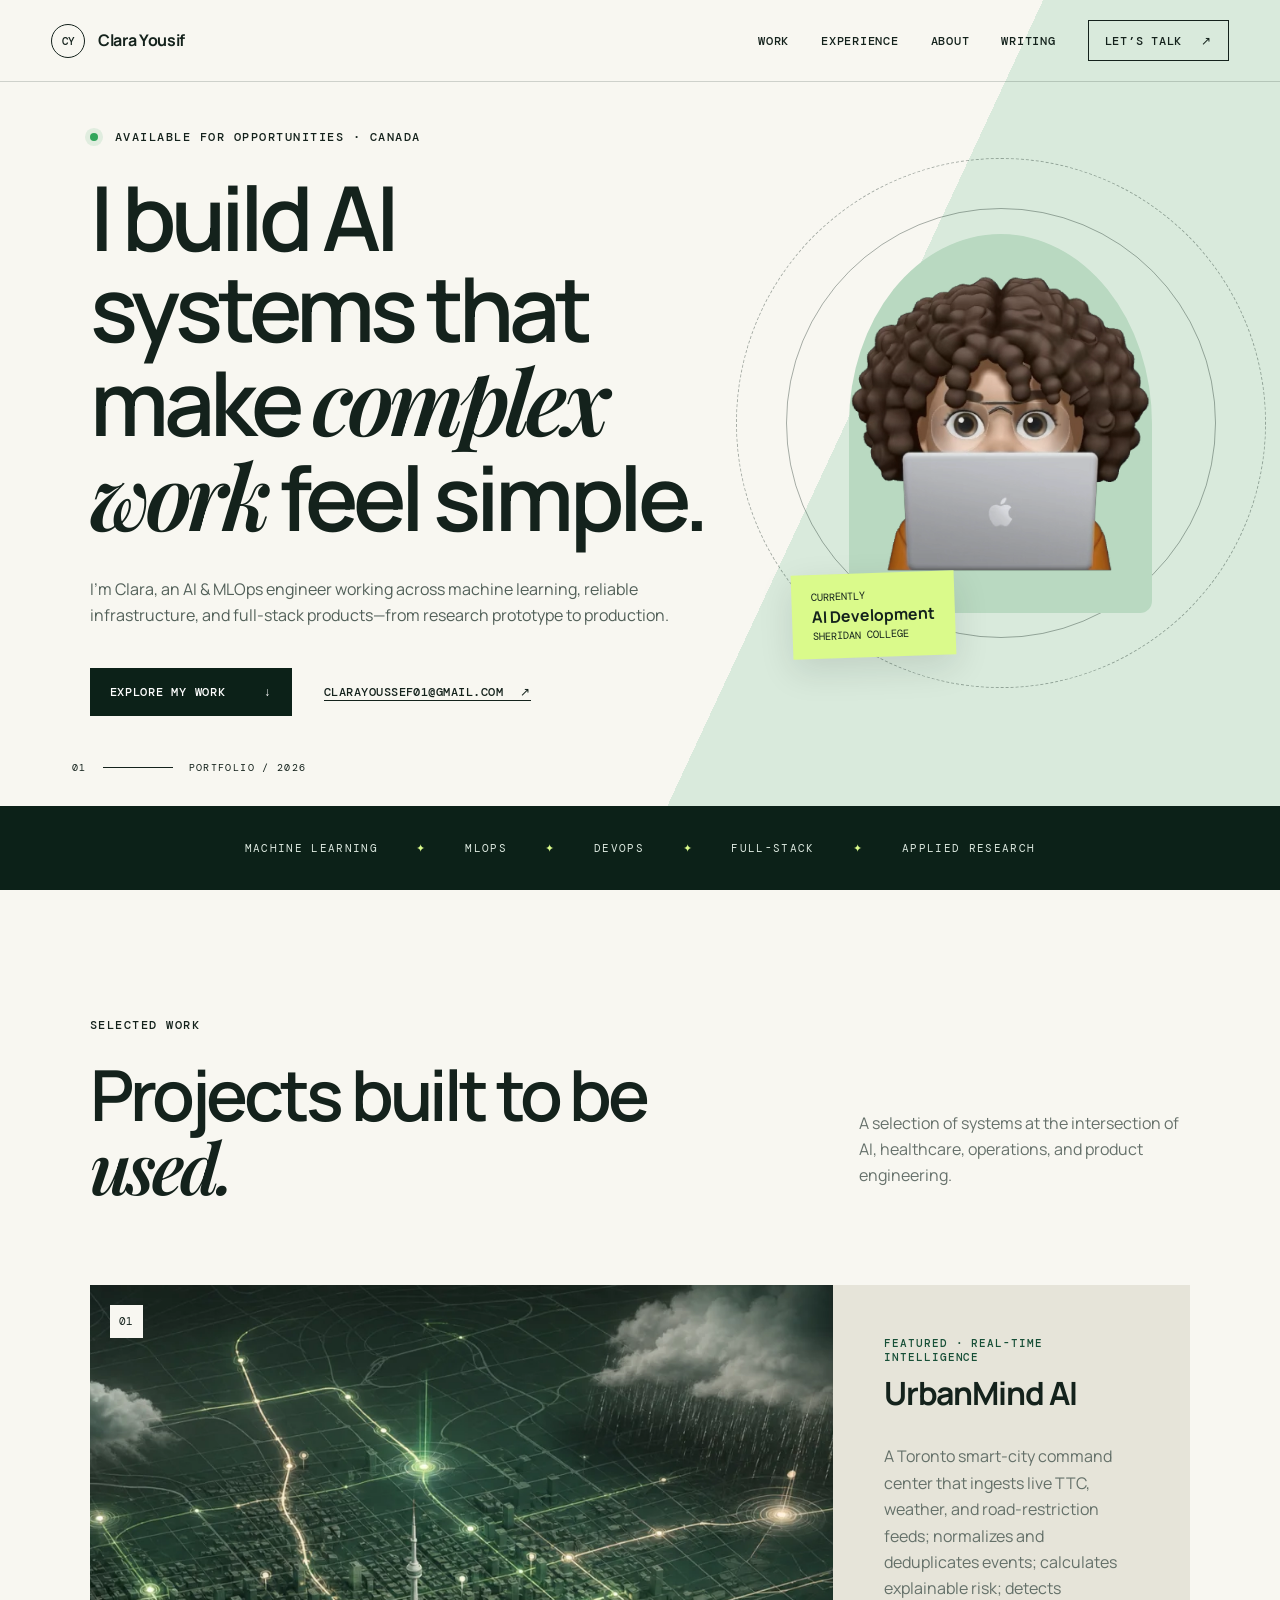
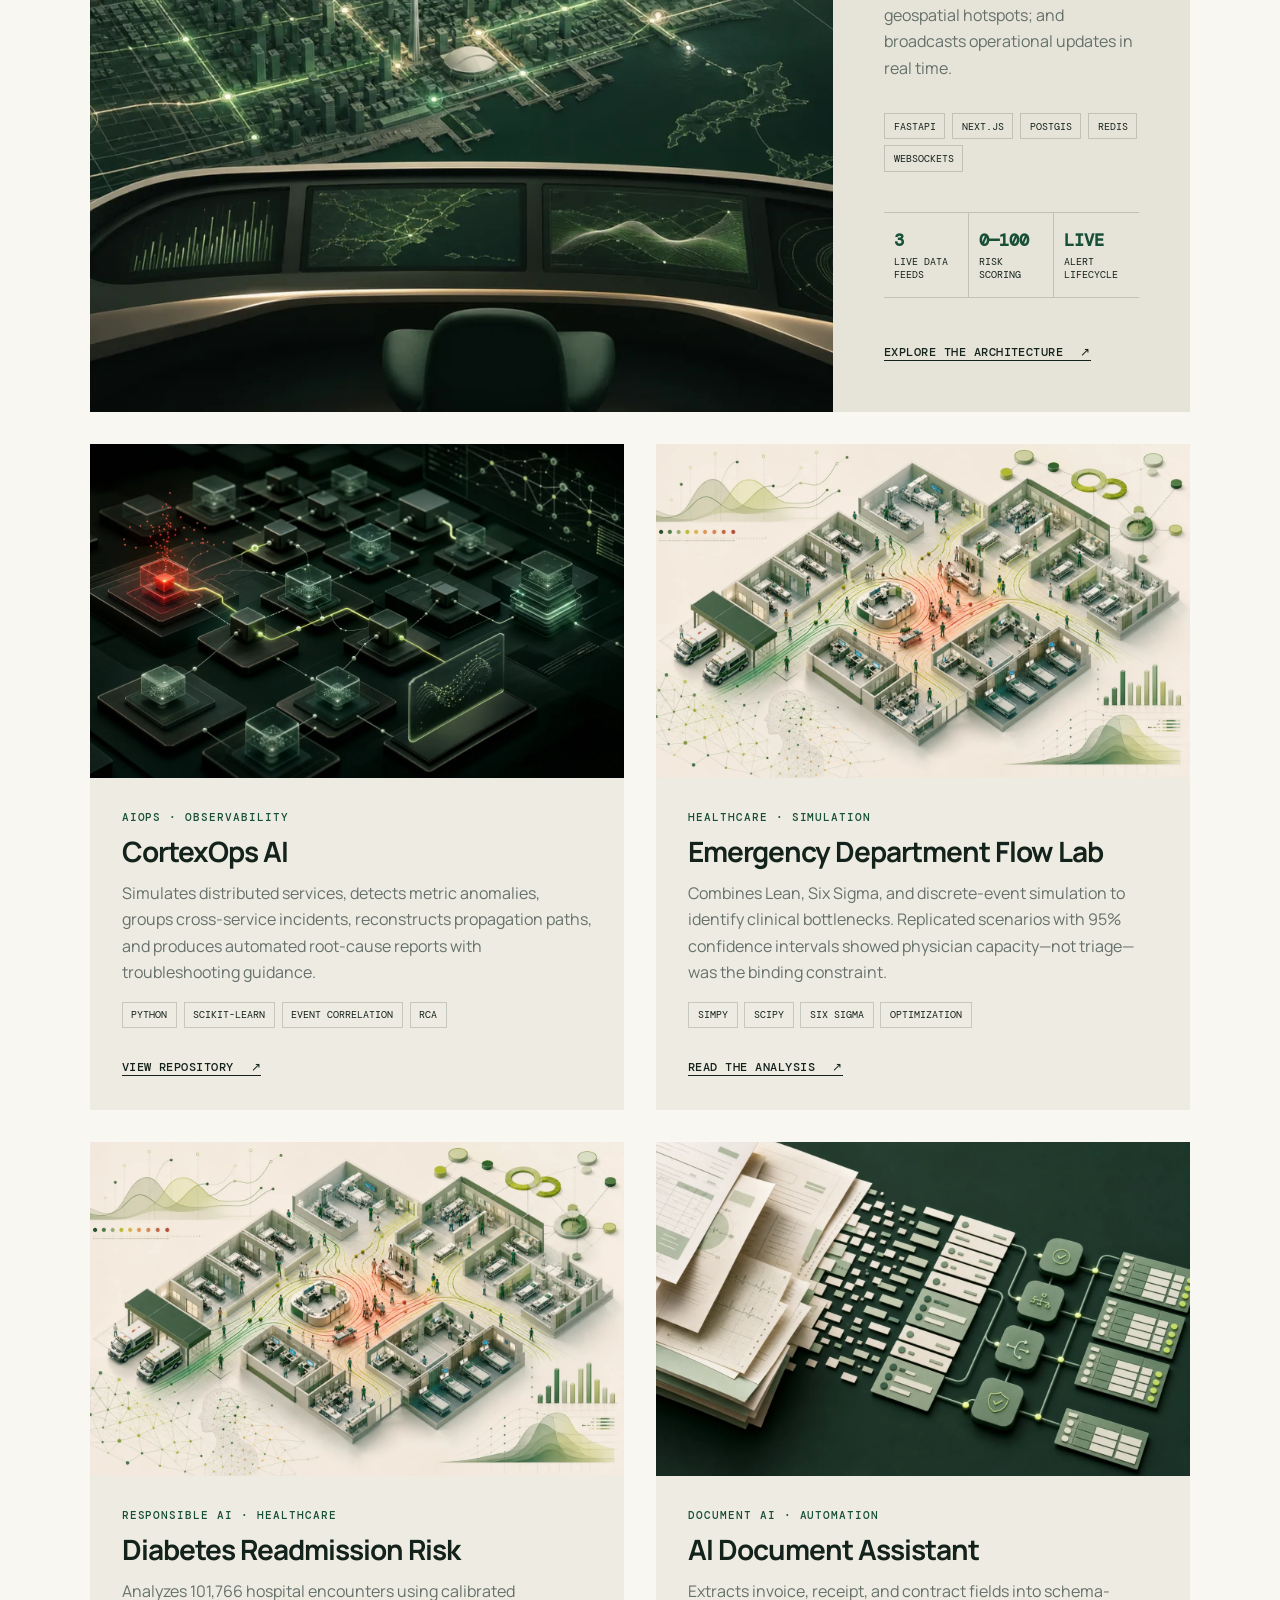
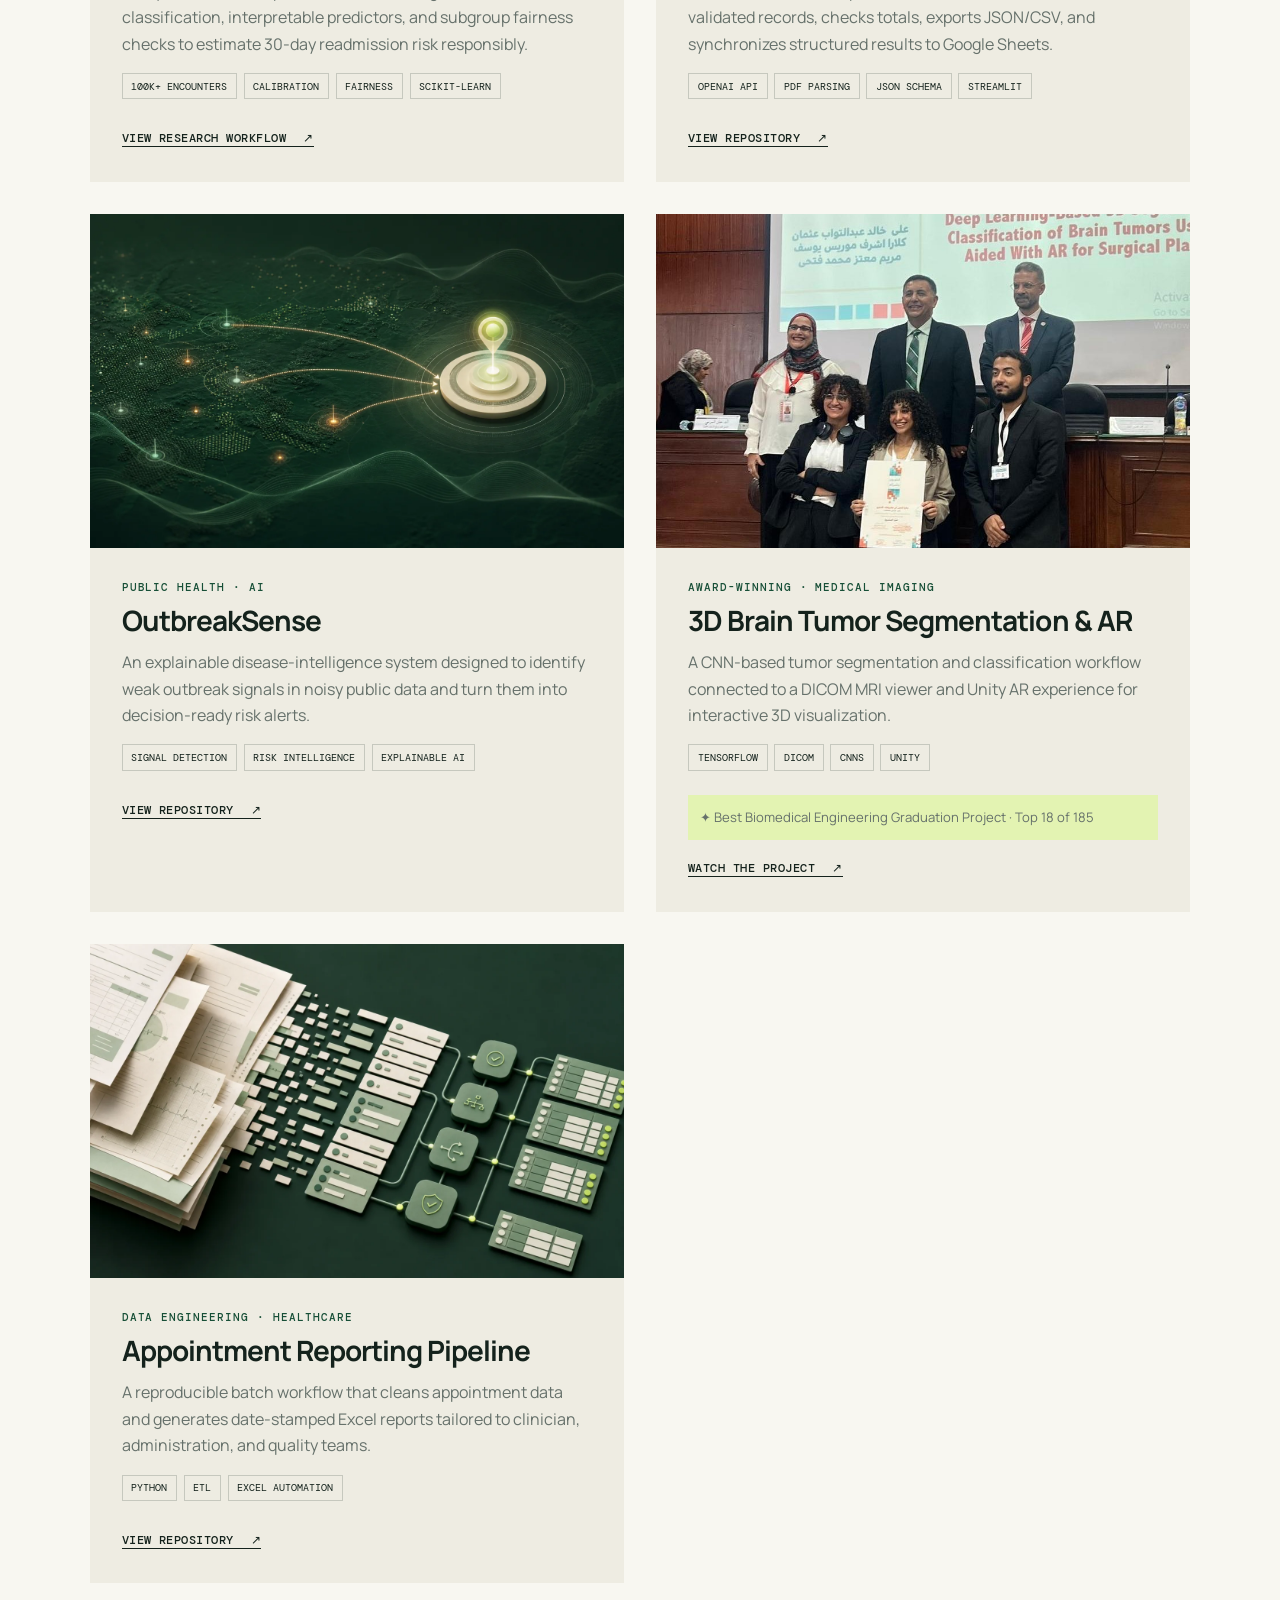
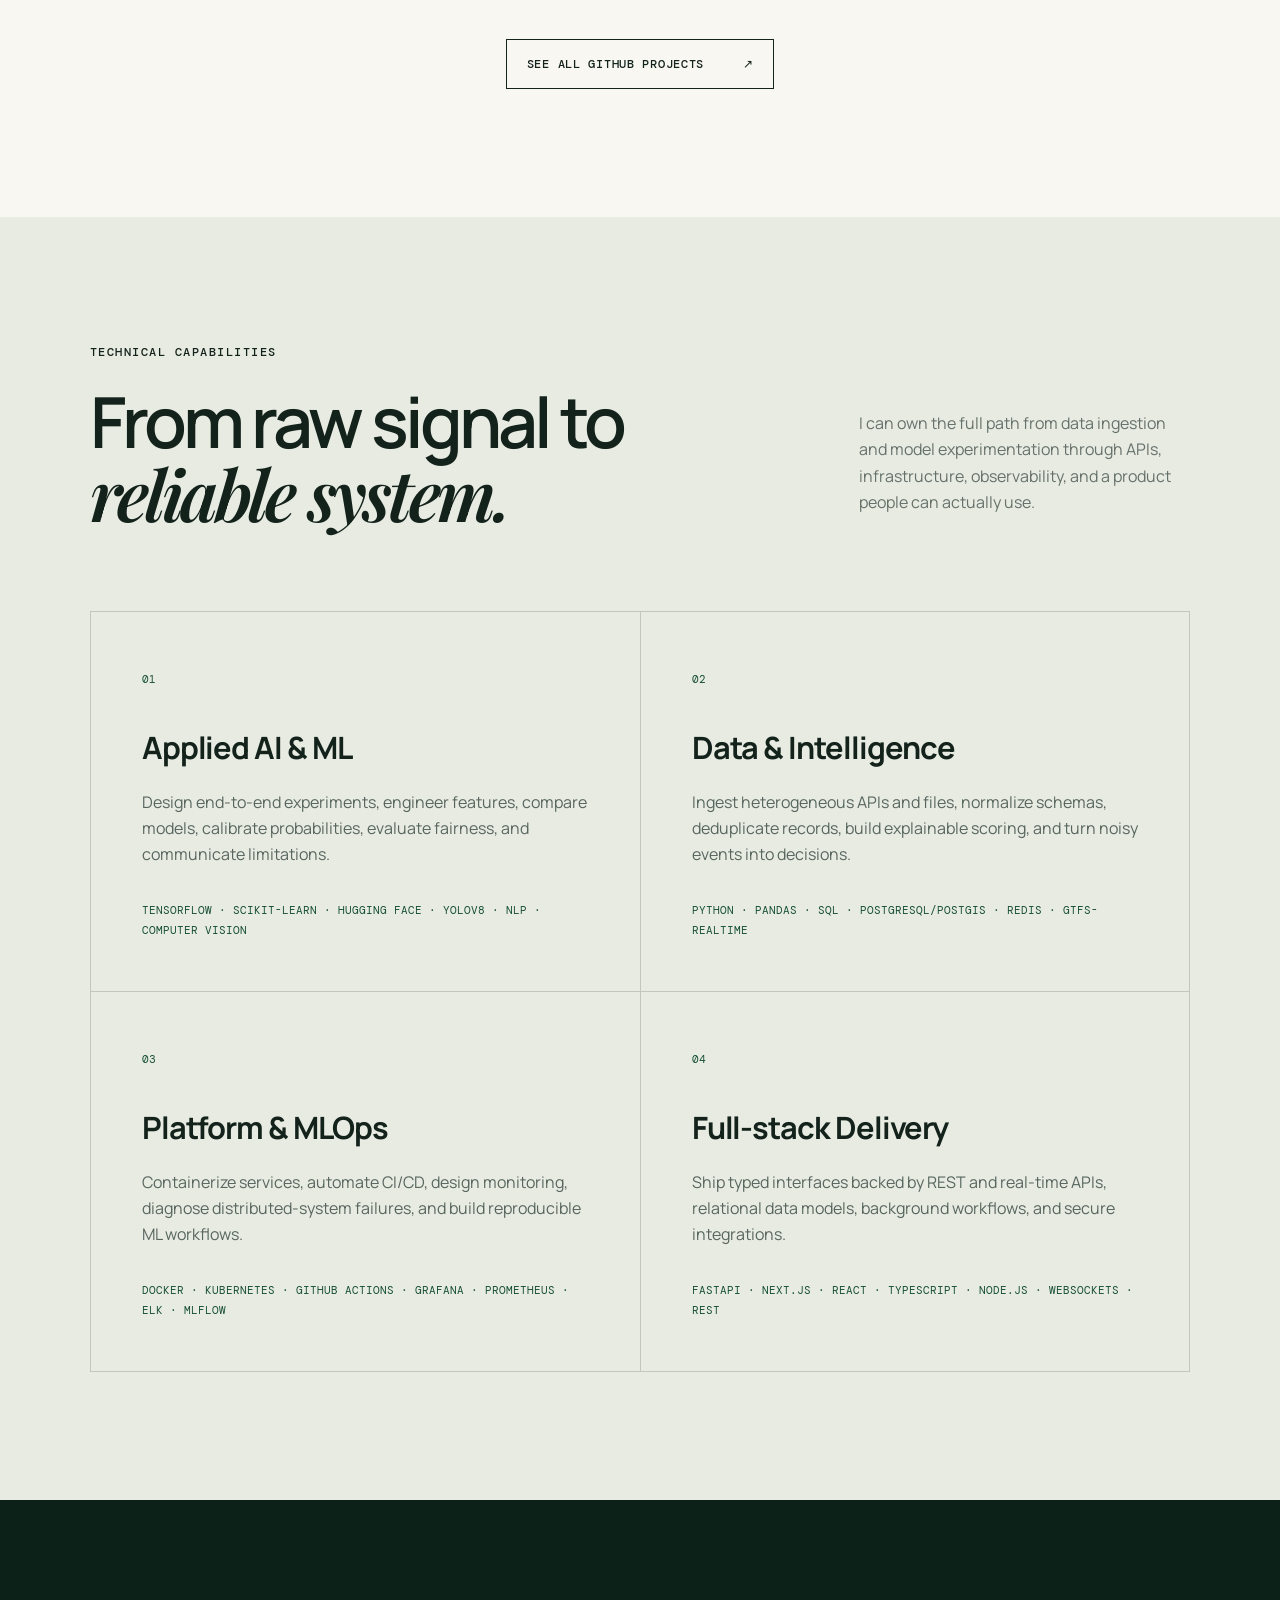
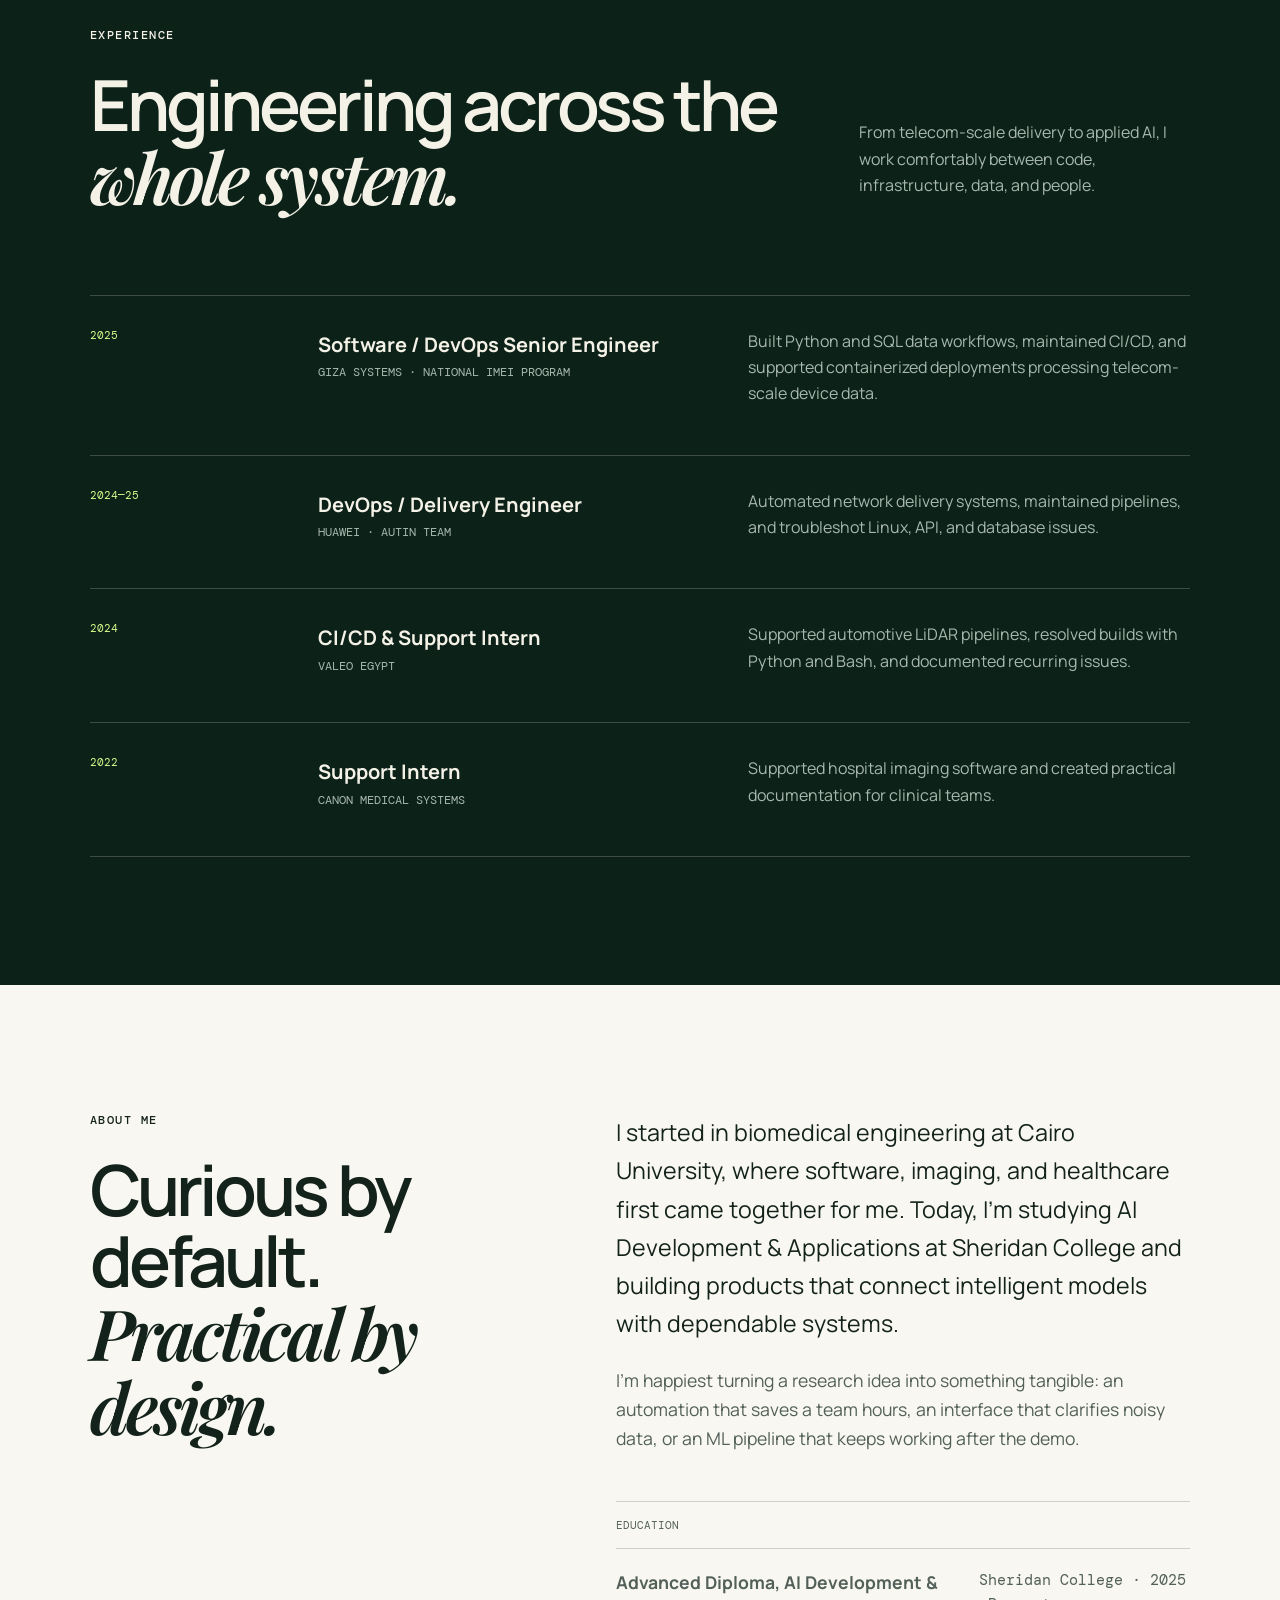
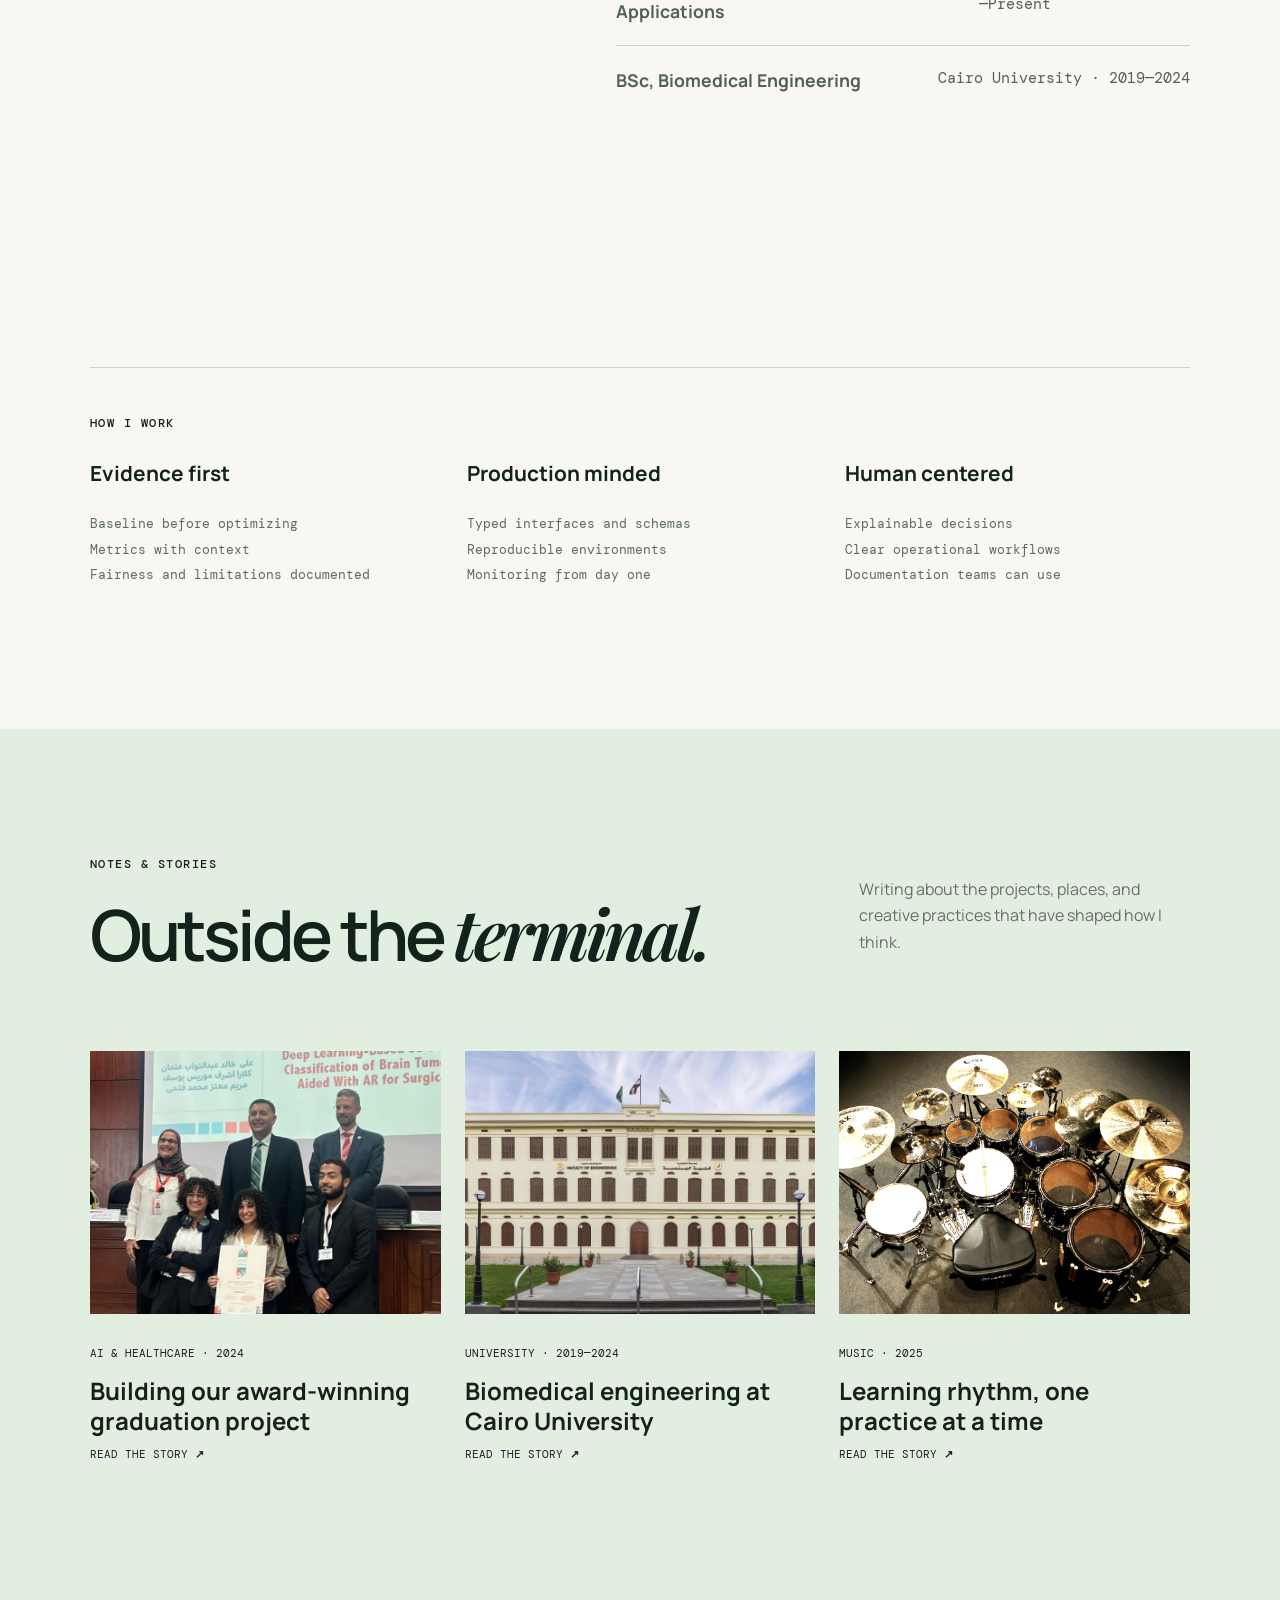
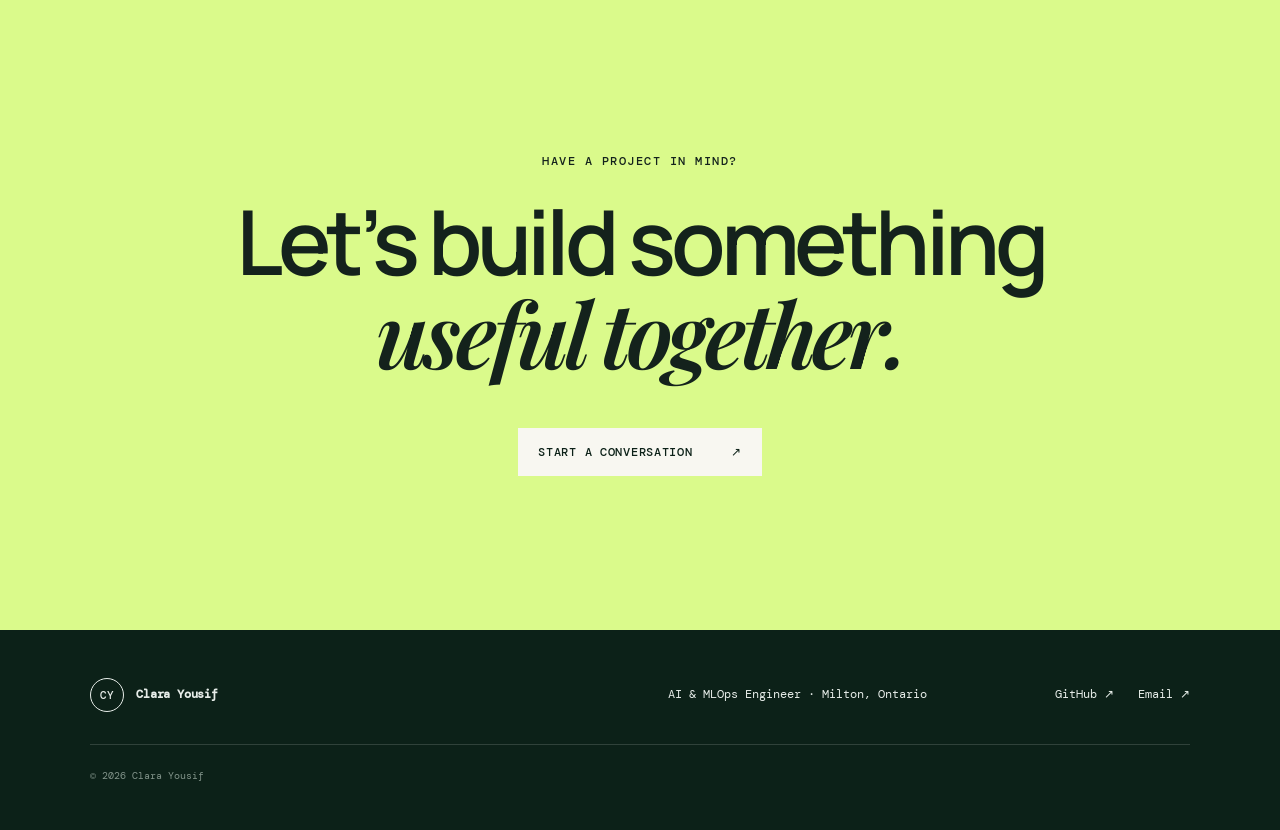
==== commit 3ce25664: "Expand technical portfolio and project visuals" ====
--- a/index.html
+++ b/index.html
@@ -23,7 +23,7 @@
       <button class="menu-toggle" type="button" aria-expanded="false" aria-controls="site-nav">Menu</button>
       <nav id="site-nav" aria-label="Main navigation">
         <a href="#work">Work</a><a href="#experience">Experience</a><a href="#about">About</a><a href="#writing">Writing</a>
-        <a class="nav-cta" href="mailto:claraashraf2411@gmail.com">Let’s talk <span aria-hidden="true">↗</span></a>
+        <a class="nav-cta" href="mailto:clarayoussef01@gmail.com">Let’s talk <span aria-hidden="true">↗</span></a>
       </nav>
     </header>
 
@@ -35,7 +35,7 @@
           <p class="hero-intro">I’m Clara, an AI &amp; MLOps engineer working across machine learning, reliable infrastructure, and full-stack products—from research prototype to production.</p>
           <div class="hero-actions">
             <a class="button button-primary" href="#work">Explore my work <span>↓</span></a>
-            <a class="text-link" href="mailto:claraashraf2411@gmail.com">claraashraf2411@gmail.com <span>↗</span></a>
+            <a class="text-link" href="mailto:clarayoussef01@gmail.com">clarayoussef01@gmail.com <span>↗</span></a>
           </div>
         </div>
         <div class="hero-visual reveal" aria-label="Portrait of Clara Yousif">
@@ -57,39 +57,52 @@
         </div>
 
         <article class="feature-card reveal">
-          <a class="feature-media" href="https://www.youtube.com/watch?v=qQKupwvmjVI" target="_blank" rel="noreferrer" aria-label="Watch graduation project video">
-            <img src="./assets/images/project_cover.jpg" alt="Brain tumor segmentation and augmented reality visualization project" />
-            <span class="play">▶</span><span class="project-number">01</span>
+          <a class="feature-media" href="https://github.com/claraashraf24/urbanmind-ai" target="_blank" rel="noreferrer" aria-label="View UrbanMind AI on GitHub">
+            <img src="./assets/images/urbanmind-cover.webp" alt="Editorial visualization of Toronto city risk intelligence" />
+            <span class="project-number">01</span>
           </a>
           <div class="feature-copy">
-            <p class="project-type">Featured · Healthcare AI</p>
-            <h3>3D Brain Tumor Segmentation &amp; AR Visualization</h3>
-            <p>A deep-learning workflow for segmenting and classifying brain tumors from MRI scans, paired with a DICOM viewer and interactive Unity AR visualization.</p>
-            <div class="tags"><span>TensorFlow</span><span>CNNs</span><span>DICOM</span><span>Unity</span></div>
-            <p class="award">✦ Best Biomedical Engineering Graduation Project · Top 18 of 185 university projects</p>
-            <a class="arrow-link" href="https://www.youtube.com/watch?v=qQKupwvmjVI" target="_blank" rel="noreferrer">Watch the project <span>↗</span></a>
+            <p class="project-type">Featured · Real-time intelligence</p>
+            <h3>UrbanMind AI</h3>
+            <p>A Toronto smart-city command center that ingests live TTC, weather, and road-restriction feeds; normalizes and deduplicates events; calculates explainable risk; detects geospatial hotspots; and broadcasts operational updates in real time.</p>
+            <div class="tags"><span>FastAPI</span><span>Next.js</span><span>PostGIS</span><span>Redis</span><span>WebSockets</span></div>
+            <div class="project-metrics"><span><strong>3</strong> live data feeds</span><span><strong>0—100</strong> risk scoring</span><span><strong>Live</strong> alert lifecycle</span></div>
+            <a class="arrow-link" href="https://github.com/claraashraf24/urbanmind-ai" target="_blank" rel="noreferrer">Explore the architecture <span>↗</span></a>
           </div>
         </article>
 
         <div class="project-grid">
           <article class="project-card reveal">
-            <a href="https://github.com/claraashraf24/sla-dashboard" target="_blank" rel="noreferrer"><img src="./assets/images/sla_monitoring.png" alt="SLA monitoring dashboard interface" /></a>
-            <div class="project-body"><p class="project-type">DevOps · Observability</p><h3>SLA Monitoring &amp; Alert Engine</h3><p>Real-time service monitoring designed to surface incidents early and turn operational data into clear action.</p><div class="tags"><span>Python</span><span>Monitoring</span><span>Automation</span></div><a class="arrow-link" href="https://github.com/claraashraf24/sla-dashboard" target="_blank" rel="noreferrer">View repository <span>↗</span></a></div>
+            <a href="https://github.com/claraashraf24/cortexops-ai" target="_blank" rel="noreferrer"><img src="./assets/images/cortexops-cover.webp" alt="Service dependency graph tracing an infrastructure incident" /></a>
+            <div class="project-body"><p class="project-type">AIOps · Observability</p><h3>CortexOps AI</h3><p>Simulates distributed services, detects metric anomalies, groups cross-service incidents, reconstructs propagation paths, and produces automated root-cause reports with troubleshooting guidance.</p><div class="tags"><span>Python</span><span>scikit-learn</span><span>Event correlation</span><span>RCA</span></div><a class="arrow-link" href="https://github.com/claraashraf24/cortexops-ai" target="_blank" rel="noreferrer">View repository <span>↗</span></a></div>
           </article>
           <article class="project-card reveal">
-            <a href="https://github.com/claraashraf24/sea-ice-concentration-and-thickness" target="_blank" rel="noreferrer"><img src="./assets/images/cnn_model.png" alt="Convolutional neural network model diagram" /></a>
-            <div class="project-body"><p class="project-type">Research · Computer Vision</p><h3>Sea Ice Concentration Estimation</h3><p>Deep-learning research for estimating sea-ice concentration and thickness from remote-sensing data.</p><div class="tags"><span>Deep Learning</span><span>Vision</span><span>Research</span></div><a class="arrow-link" href="https://github.com/claraashraf24/sea-ice-concentration-and-thickness" target="_blank" rel="noreferrer">View repository <span>↗</span></a></div>
+            <a href="https://github.com/claraashraf24/ai-health-ops-lab" target="_blank" rel="noreferrer"><img src="./assets/images/health-ops-cover.webp" alt="Emergency department patient-flow simulation" /></a>
+            <div class="project-body"><p class="project-type">Healthcare · Simulation</p><h3>Emergency Department Flow Lab</h3><p>Combines Lean, Six Sigma, and discrete-event simulation to identify clinical bottlenecks. Replicated scenarios with 95% confidence intervals showed physician capacity—not triage—was the binding constraint.</p><div class="tags"><span>SimPy</span><span>SciPy</span><span>Six Sigma</span><span>Optimization</span></div><a class="arrow-link" href="https://github.com/claraashraf24/ai-health-ops-lab" target="_blank" rel="noreferrer">Read the analysis <span>↗</span></a></div>
           </article>
           <article class="project-card reveal">
-            <a href="https://github.com/claraashraf24/portfolio" target="_blank" rel="noreferrer"><img src="./assets/images/mlopsstray.png" alt="MLOps workflow for stray animal detection" /></a>
-            <div class="project-body"><p class="project-type">AI · MLOps</p><h3>Stray Animal Detection Pipeline</h3><p>An end-to-end detection workflow connecting model development, deployment, and monitoring for a practical welfare use case.</p><div class="tags"><span>YOLOv8</span><span>MLOps</span><span>Computer Vision</span></div><a class="arrow-link" href="https://github.com/claraashraf24" target="_blank" rel="noreferrer">Explore GitHub <span>↗</span></a></div>
+            <a href="https://github.com/claraashraf24/diabetes-readmission" target="_blank" rel="noreferrer"><img src="./assets/images/health-ops-cover.webp" alt="Clinical AI and patient risk analysis" /></a>
+            <div class="project-body"><p class="project-type">Responsible AI · Healthcare</p><h3>Diabetes Readmission Risk</h3><p>Analyzes 101,766 hospital encounters using calibrated classification, interpretable predictors, and subgroup fairness checks to estimate 30-day readmission risk responsibly.</p><div class="tags"><span>100K+ encounters</span><span>Calibration</span><span>Fairness</span><span>scikit-learn</span></div><a class="arrow-link" href="https://github.com/claraashraf24/diabetes-readmission" target="_blank" rel="noreferrer">View research workflow <span>↗</span></a></div>
           </article>
           <article class="project-card reveal">
-            <a href="https://github.com/claraashraf24" target="_blank" rel="noreferrer"><img src="./assets/images/task_assignment_dashboard.png" alt="Task assignment automation dashboard" /></a>
-            <div class="project-body"><p class="project-type">Automation · Product</p><h3>Task Assignment Automation</h3><p>A dashboard and automation layer that reduces manual coordination and gives teams a shared operational view.</p><div class="tags"><span>APIs</span><span>Automation</span><span>Dashboard</span></div><a class="arrow-link" href="https://github.com/claraashraf24" target="_blank" rel="noreferrer">Explore GitHub <span>↗</span></a></div>
+            <a href="https://github.com/claraashraf24/ai-document-assistant" target="_blank" rel="noreferrer"><img src="./assets/images/document-ai-cover.webp" alt="Documents transformed into validated structured data" /></a>
+            <div class="project-body"><p class="project-type">Document AI · Automation</p><h3>AI Document Assistant</h3><p>Extracts invoice, receipt, and contract fields into schema-validated records, checks totals, exports JSON/CSV, and synchronizes structured results to Google Sheets.</p><div class="tags"><span>OpenAI API</span><span>PDF parsing</span><span>JSON Schema</span><span>Streamlit</span></div><a class="arrow-link" href="https://github.com/claraashraf24/ai-document-assistant" target="_blank" rel="noreferrer">View repository <span>↗</span></a></div>
           </article>
+          <article class="project-card reveal"><a href="https://github.com/claraashraf24/outbreaksense" target="_blank" rel="noreferrer"><img src="./assets/images/outbreaksense-cover.webp" alt="Disease intelligence dashboard with risk signals" /></a><div class="project-body"><p class="project-type">Public Health · AI</p><h3>OutbreakSense</h3><p>An explainable disease-intelligence system designed to identify weak outbreak signals in noisy public data and turn them into decision-ready risk alerts.</p><div class="tags"><span>Signal detection</span><span>Risk intelligence</span><span>Explainable AI</span></div><a class="arrow-link" href="https://github.com/claraashraf24/outbreaksense" target="_blank" rel="noreferrer">View repository <span>↗</span></a></div></article>
+          <article class="project-card reveal"><a href="https://www.youtube.com/watch?v=qQKupwvmjVI" target="_blank" rel="noreferrer"><img src="./assets/images/project_cover.jpg" alt="Brain tumor segmentation and augmented-reality visualization project" /></a><div class="project-body"><p class="project-type">Award-winning · Medical Imaging</p><h3>3D Brain Tumor Segmentation &amp; AR</h3><p>A CNN-based tumor segmentation and classification workflow connected to a DICOM MRI viewer and Unity AR experience for interactive 3D visualization.</p><div class="tags"><span>TensorFlow</span><span>DICOM</span><span>CNNs</span><span>Unity</span></div><p class="award">✦ Best Biomedical Engineering Graduation Project · Top 18 of 185</p><a class="arrow-link" href="https://www.youtube.com/watch?v=qQKupwvmjVI" target="_blank" rel="noreferrer">Watch the project <span>↗</span></a></div></article>
+          <article class="project-card reveal"><a href="https://github.com/claraashraf24/medical-report-automation_noshows" target="_blank" rel="noreferrer"><img src="./assets/images/document-ai-cover.webp" alt="Automated healthcare reporting workflow" /></a><div class="project-body"><p class="project-type">Data Engineering · Healthcare</p><h3>Appointment Reporting Pipeline</h3><p>A reproducible batch workflow that cleans appointment data and generates date-stamped Excel reports tailored to clinician, administration, and quality teams.</p><div class="tags"><span>Python</span><span>ETL</span><span>Excel automation</span></div><a class="arrow-link" href="https://github.com/claraashraf24/medical-report-automation_noshows" target="_blank" rel="noreferrer">View repository <span>↗</span></a></div></article>
         </div>
         <div class="center"><a class="button button-outline" href="https://github.com/claraashraf24?tab=repositories" target="_blank" rel="noreferrer">See all GitHub projects <span>↗</span></a></div>
+      </section>
+
+      <section class="section capabilities" id="capabilities">
+        <div class="section-heading reveal"><div><p class="eyebrow">Technical capabilities</p><h2>From raw signal to <em>reliable system.</em></h2></div><p>I can own the full path from data ingestion and model experimentation through APIs, infrastructure, observability, and a product people can actually use.</p></div>
+        <div class="capability-grid">
+          <article class="capability-card reveal"><span>01</span><h3>Applied AI &amp; ML</h3><p>Design end-to-end experiments, engineer features, compare models, calibrate probabilities, evaluate fairness, and communicate limitations.</p><small>TensorFlow · scikit-learn · Hugging Face · YOLOv8 · NLP · Computer Vision</small></article>
+          <article class="capability-card reveal"><span>02</span><h3>Data &amp; Intelligence</h3><p>Ingest heterogeneous APIs and files, normalize schemas, deduplicate records, build explainable scoring, and turn noisy events into decisions.</p><small>Python · Pandas · SQL · PostgreSQL/PostGIS · Redis · GTFS-Realtime</small></article>
+          <article class="capability-card reveal"><span>03</span><h3>Platform &amp; MLOps</h3><p>Containerize services, automate CI/CD, design monitoring, diagnose distributed-system failures, and build reproducible ML workflows.</p><small>Docker · Kubernetes · GitHub Actions · Grafana · Prometheus · ELK · MLflow</small></article>
+          <article class="capability-card reveal"><span>04</span><h3>Full-stack Delivery</h3><p>Ship typed interfaces backed by REST and real-time APIs, relational data models, background workflows, and secure integrations.</p><small>FastAPI · Next.js · React · TypeScript · Node.js · WebSockets · REST</small></article>
+        </div>
       </section>
 
       <section class="section experience" id="experience">
@@ -105,7 +118,7 @@
       <section class="section about" id="about">
         <div class="about-lead reveal"><p class="eyebrow">About me</p><h2>Curious by default.<br /><em>Practical by design.</em></h2></div>
         <div class="about-copy reveal"><p>I started in biomedical engineering at Cairo University, where software, imaging, and healthcare first came together for me. Today, I’m studying AI Development &amp; Applications at Sheridan College and building products that connect intelligent models with dependable systems.</p><p>I’m happiest turning a research idea into something tangible: an automation that saves a team hours, an interface that clarifies noisy data, or an ML pipeline that keeps working after the demo.</p><div class="education"><span>Education</span><div><strong>Advanced Diploma, AI Development &amp; Applications</strong><small>Sheridan College · 2025—Present</small></div><div><strong>BSc, Biomedical Engineering</strong><small>Cairo University · 2019—2024</small></div></div></div>
-        <div class="skills reveal"><p class="eyebrow">Toolbox</p><div class="skill-columns"><div><h3>Build</h3><p>Python · SQL · Bash<br />React · FastAPI · Node.js<br />REST APIs · PostgreSQL</p></div><div><h3>Operate</h3><p>Docker · Kubernetes · CI/CD<br />Prometheus · Grafana · ELK<br />AWS · GCP · Azure</p></div><div><h3>Learn</h3><p>TensorFlow · Hugging Face<br />Computer Vision · GenAI<br />Applied AI research</p></div></div></div>
+        <div class="skills reveal"><p class="eyebrow">How I work</p><div class="skill-columns"><div><h3>Evidence first</h3><p>Baseline before optimizing<br />Metrics with context<br />Fairness and limitations documented</p></div><div><h3>Production minded</h3><p>Typed interfaces and schemas<br />Reproducible environments<br />Monitoring from day one</p></div><div><h3>Human centered</h3><p>Explainable decisions<br />Clear operational workflows<br />Documentation teams can use</p></div></div></div>
       </section>
 
       <section class="section writing" id="writing">
@@ -119,10 +132,10 @@
 
       <section class="contact-section reveal">
         <p class="eyebrow">Have a project in mind?</p><h2>Let’s build something<br /><em>useful together.</em></h2>
-        <a class="button button-light" href="mailto:claraashraf2411@gmail.com">Start a conversation <span>↗</span></a>
+        <a class="button button-light" href="mailto:clarayoussef01@gmail.com">Start a conversation <span>↗</span></a>
       </section>
     </main>
 
-    <footer><a class="brand" href="#top"><span>CY</span> Clara Yousif</a><p>AI &amp; MLOps Engineer · Milton, Ontario</p><div><a href="https://github.com/claraashraf24" target="_blank" rel="noreferrer">GitHub ↗</a><a href="mailto:claraashraf2411@gmail.com">Email ↗</a></div><small>© <span id="year"></span> Clara Yousif</small></footer>
+    <footer><a class="brand" href="#top"><span>CY</span> Clara Yousif</a><p>AI &amp; MLOps Engineer · Milton, Ontario</p><div><a href="https://github.com/claraashraf24" target="_blank" rel="noreferrer">GitHub ↗</a><a href="mailto:clarayoussef01@gmail.com">Email ↗</a></div><small>© <span id="year"></span> Clara Yousif</small></footer>
   </body>
 </html>
--- a/assets/css/style.css
+++ b/assets/css/style.css
@@ -1,3 +1,5 @@
 :root{--ink:#14221c;--forest:#0c2118;--green:#174f37;--mint:#b9efc9;--lime:#dafa8b;--cream:#f1efe5;--paper:#f8f7f1;--line:rgba(20,34,28,.18);--mono:"DM Mono",monospace;--sans:"Manrope",sans-serif;--serif:"Playfair Display",serif}*{box-sizing:border-box}html{scroll-behavior:smooth}body{margin:0;background:var(--paper);color:var(--ink);font-family:var(--sans);font-size:16px;line-height:1.65}a{color:inherit;text-decoration:none}img{display:block;max-width:100%}button{font:inherit}.skip-link{position:fixed;left:1rem;top:-5rem;background:var(--lime);padding:.7rem 1rem;z-index:100}.skip-link:focus{top:1rem}.site-header{height:82px;padding:0 clamp(1.25rem,4vw,4.5rem);display:flex;align-items:center;justify-content:space-between;border-bottom:1px solid var(--line);position:absolute;z-index:20;width:100%}.brand{display:flex;align-items:center;gap:.8rem;font-weight:700;letter-spacing:-.02em}.brand span{width:34px;height:34px;border:1px solid currentColor;border-radius:50%;display:grid;place-items:center;font:500 .7rem var(--mono)}nav{display:flex;align-items:center;gap:2rem;font:500 .78rem var(--mono);text-transform:uppercase;letter-spacing:.06em}nav a:hover{opacity:.55}.nav-cta{border:1px solid currentColor;padding:.72rem 1rem}.nav-cta span{margin-left:.7rem}.menu-toggle{display:none;background:transparent;border:0;text-transform:uppercase;font:500 .78rem var(--mono)}.hero{min-height:780px;position:relative;display:grid;grid-template-columns:minmax(0,1.25fr) minmax(320px,.75fr);align-items:center;gap:7vw;padding:130px clamp(1.25rem,7vw,8rem) 90px;overflow:hidden;background:linear-gradient(115deg,var(--paper) 0 63%,#d9eadc 63%)}.hero-copy{max-width:820px;position:relative;z-index:2}.eyebrow{font:500 .72rem var(--mono);letter-spacing:.13em;text-transform:uppercase;margin:0 0 1.6rem}.status-dot{display:inline-block;width:8px;height:8px;border-radius:50%;background:#32a65c;margin-right:.55rem;box-shadow:0 0 0 5px rgba(50,166,92,.12)}h1,h2,h3,p{margin-top:0}h1,h2{font-weight:600;letter-spacing:-.055em;line-height:1.02}h1{font-size:clamp(3.5rem,7vw,7.4rem);margin-bottom:2.1rem}h1 em,h2 em{font-family:var(--serif);font-weight:600}.hero-intro{font-size:clamp(1rem,1.25vw,1.2rem);max-width:650px;color:#526059}.hero-actions{display:flex;align-items:center;gap:2rem;margin-top:2.5rem}.button{display:inline-flex;align-items:center;justify-content:space-between;gap:2.4rem;padding:1rem 1.25rem;font:500 .75rem var(--mono);text-transform:uppercase;letter-spacing:.06em;transition:.2s}.button-primary{background:var(--forest);color:white}.button:hover{transform:translateY(-3px)}.text-link,.arrow-link{font:500 .75rem var(--mono);text-transform:uppercase;border-bottom:1px solid;letter-spacing:.04em}.text-link span,.arrow-link span{margin-left:.6rem}.hero-visual{position:relative;display:grid;place-items:center;min-height:520px}.portrait-frame{position:relative;width:min(360px,80%);aspect-ratio:4/5;background:#b9d9c1;border-radius:50% 50% 12px 12px;overflow:hidden;z-index:2}.portrait-frame img{width:100%;height:100%;object-fit:cover;object-position:center top;filter:saturate(.8)}.orbit{position:absolute;border:1px solid rgba(12,33,24,.35);border-radius:50%}.orbit-one{width:430px;height:430px}.orbit-two{width:530px;height:530px;border-style:dashed}.code-note{position:absolute;z-index:3;bottom:5%;left:-5%;background:var(--lime);padding:1rem 1.25rem;display:flex;flex-direction:column;transform:rotate(-2deg);box-shadow:0 12px 35px rgba(20,34,28,.12)}.code-note span,.code-note small{font:.65rem var(--mono);text-transform:uppercase}.code-note strong{font-size:1rem}.hero-index{position:absolute;bottom:2rem;left:4.5rem;display:flex;align-items:center;gap:1rem;font:.65rem var(--mono);letter-spacing:.13em}.hero-index span{width:70px;height:1px;background:currentColor}.proof-strip{min-height:84px;background:var(--forest);color:#dce8df;display:flex;align-items:center;justify-content:center;gap:clamp(1rem,3vw,3rem);overflow:hidden;white-space:nowrap;font:.7rem var(--mono);letter-spacing:.12em;text-transform:uppercase}.proof-strip i{color:var(--lime);font-style:normal}.section{padding:clamp(5rem,10vw,10rem) clamp(1.25rem,7vw,8rem)}.section-heading{display:grid;grid-template-columns:1.35fr .65fr;gap:5rem;align-items:end;margin-bottom:5rem}.section-heading h2,.about h2{font-size:clamp(2.8rem,5.5vw,6rem);margin:0}.section-heading>p{color:#66716b;max-width:480px}.feature-card{display:grid;grid-template-columns:1.35fr .65fr;background:#e6e4d9;margin-bottom:2rem}.feature-media{position:relative;min-height:540px;overflow:hidden}.feature-media img{width:100%;height:100%;object-fit:cover;transition:.5s}.feature-media:hover img,.project-card>a:hover img,.story:hover img{transform:scale(1.025)}.play{position:absolute;left:50%;top:50%;transform:translate(-50%,-50%);width:64px;height:64px;background:var(--lime);border-radius:50%;display:grid;place-items:center}.project-number{position:absolute;top:1.25rem;left:1.25rem;background:var(--paper);font:.7rem var(--mono);padding:.6rem}.feature-copy{padding:clamp(2rem,4vw,4rem);display:flex;flex-direction:column;align-items:flex-start;justify-content:center}.project-type{font:500 .67rem var(--mono);letter-spacing:.09em;text-transform:uppercase;color:var(--green)}.feature-copy h3,.project-body h3{font-size:clamp(1.6rem,2.5vw,2.8rem);line-height:1.15;letter-spacing:-.035em}.feature-copy>p:not(.project-type,.award),.project-body>p:not(.project-type){color:#647069}.tags{display:flex;flex-wrap:wrap;gap:.4rem;margin:1rem 0 1.5rem}.tags span{border:1px solid var(--line);padding:.35rem .55rem;font:.63rem var(--mono);text-transform:uppercase}.award{font-size:.82rem;background:rgba(218,250,139,.55);padding:.75rem}.feature-copy .arrow-link,.project-body .arrow-link{margin-top:1.5rem}.project-grid{display:grid;grid-template-columns:1fr 1fr;gap:2rem}.project-card{background:#eeece2}.project-card>a{display:block;aspect-ratio:16/10;overflow:hidden;background:#dcdace}.project-card>a img{width:100%;height:100%;object-fit:cover;transition:.5s}.project-body{padding:2rem}.project-body h3{font-size:1.75rem;margin-bottom:.8rem}.project-body>p:not(.project-type){color:#66716b}.center{text-align:center;margin-top:3.5rem}.button-outline{border:1px solid}.experience{background:var(--forest);color:#f4f1e7}.experience .section-heading>p,.timeline-row>p{color:#a8b8af}.timeline{border-top:1px solid rgba(255,255,255,.2)}.timeline-row{display:grid;grid-template-columns:.18fr .38fr .44fr;gap:3rem;padding:2rem 0;border-bottom:1px solid rgba(255,255,255,.2)}.timeline-row time{font:.7rem var(--mono);color:var(--lime)}.timeline-row h3{font-size:1.25rem;margin-bottom:.3rem}.timeline-row div p{font:.72rem var(--mono);text-transform:uppercase;color:#a8b8af}.about{display:grid;grid-template-columns:.85fr 1.15fr;gap:8vw}.about-lead{grid-row:span 2}.about-copy{font-size:1.1rem;color:#526059}.about-copy>p:first-child{font-size:1.45rem;color:var(--ink)}.education{margin-top:3rem;border-top:1px solid var(--line)}.education>span{font:.7rem var(--mono);text-transform:uppercase;display:block;padding:1rem 0}.education div{border-top:1px solid var(--line);padding:1.2rem 0;display:flex;justify-content:space-between;gap:2rem}.education small{font-family:var(--mono)}.skills{grid-column:1/-1;margin-top:3rem;padding-top:3rem;border-top:1px solid var(--line)}.skill-columns{display:grid;grid-template-columns:repeat(3,1fr);gap:2rem}.skill-columns h3{font-size:1.3rem}.skill-columns p{font-family:var(--mono);font-size:.8rem;line-height:2;color:#5d6b64}.writing{background:#e2eedf}.story-grid{display:grid;grid-template-columns:repeat(3,1fr);gap:1.5rem}.story{display:block}.story img{width:100%;aspect-ratio:4/3;object-fit:cover;margin-bottom:1.5rem;transition:.5s}.story span{font:.68rem var(--mono);text-transform:uppercase}.story h3{font-size:1.5rem;line-height:1.25;margin:.7rem 0}.story p{font:.7rem var(--mono);text-transform:uppercase}.contact-section{padding:clamp(6rem,12vw,12rem) 1.25rem;text-align:center;background:var(--lime)}.contact-section h2{font-size:clamp(3rem,7vw,7rem);margin-bottom:3rem}.button-light{background:var(--paper);color:var(--forest)}footer{padding:3rem clamp(1.25rem,7vw,8rem);background:var(--forest);color:#e7ede9;display:grid;grid-template-columns:1fr 1fr auto;gap:2rem;align-items:center;font:.72rem var(--mono)}footer p{margin:0;text-align:center}footer div{display:flex;gap:1.5rem}footer small{grid-column:1/-1;border-top:1px solid rgba(255,255,255,.15);padding-top:1.5rem;color:#82948a}.reveal{opacity:0;transform:translateY(24px);transition:opacity .7s ease,transform .7s ease}.reveal.visible{opacity:1;transform:none}@media(prefers-reduced-motion:reduce){html{scroll-behavior:auto}.reveal{opacity:1;transform:none;transition:none}}
 @media(max-width:900px){.site-header{position:fixed;background:rgba(248,247,241,.94);backdrop-filter:blur(12px)}.menu-toggle{display:block}.site-header nav{position:absolute;top:82px;left:0;right:0;background:var(--paper);padding:1.5rem;flex-direction:column;align-items:stretch;border-bottom:1px solid var(--line);display:none}.site-header nav.open{display:flex}.hero{grid-template-columns:1fr;padding-top:140px;background:linear-gradient(180deg,var(--paper) 0 62%,#d9eadc 62%)}.hero-visual{min-height:460px}.orbit-two{width:450px;height:450px}.section-heading,.about{grid-template-columns:1fr;gap:2rem}.feature-card{grid-template-columns:1fr}.feature-media{min-height:380px}.timeline-row{grid-template-columns:.2fr .8fr}.timeline-row>p{grid-column:2}.about-lead{grid-row:auto}.skills{grid-column:auto}.story-grid{grid-template-columns:1fr 1fr}footer{grid-template-columns:1fr auto}footer p{display:none}}
 @media(max-width:620px){h1{font-size:3.4rem}.hero{padding-left:1.25rem;padding-right:1.25rem}.hero-actions{align-items:flex-start;flex-direction:column}.hero-visual{min-height:390px}.portrait-frame{width:250px}.orbit-one{width:300px;height:300px}.orbit-two{width:360px;height:360px}.code-note{left:0}.hero-index{left:1.25rem}.proof-strip{justify-content:flex-start;padding-left:1.25rem}.section{padding-top:5rem;padding-bottom:5rem}.section-heading{margin-bottom:3rem}.project-grid,.story-grid,.skill-columns{grid-template-columns:1fr}.feature-media{min-height:260px}.timeline-row{grid-template-columns:1fr;gap:.6rem}.timeline-row>p{grid-column:auto}.education div{flex-direction:column;gap:.3rem}.contact-section h2{font-size:3.2rem}footer{grid-template-columns:1fr}footer div{flex-wrap:wrap}}
+.project-metrics{display:grid;grid-template-columns:repeat(3,1fr);width:100%;border-top:1px solid var(--line);border-bottom:1px solid var(--line);margin:1rem 0 1.4rem}.project-metrics span{padding:1rem .65rem;border-right:1px solid var(--line);font:.63rem var(--mono);text-transform:uppercase}.project-metrics span:last-child{border-right:0}.project-metrics strong{display:block;font-size:1.05rem;color:var(--green);margin-bottom:.25rem}.capabilities{background:#e7ebe2}.capability-grid{display:grid;grid-template-columns:repeat(2,1fr);border-top:1px solid var(--line);border-left:1px solid var(--line)}.capability-card{padding:clamp(2rem,4vw,4rem);border-right:1px solid var(--line);border-bottom:1px solid var(--line)}.capability-card>span{font:.68rem var(--mono);color:var(--green)}.capability-card h3{font-size:clamp(1.5rem,2.4vw,2.4rem);letter-spacing:-.035em;margin:2rem 0 1rem}.capability-card p{color:#58665f;max-width:560px}.capability-card small{display:block;margin-top:2rem;font:.7rem/1.8 var(--mono);color:var(--green);text-transform:uppercase}
+@media(max-width:620px){.capability-grid{grid-template-columns:1fr}.project-metrics{grid-template-columns:1fr}.project-metrics span{border-right:0;border-bottom:1px solid var(--line)}.project-metrics span:last-child{border-bottom:0}}
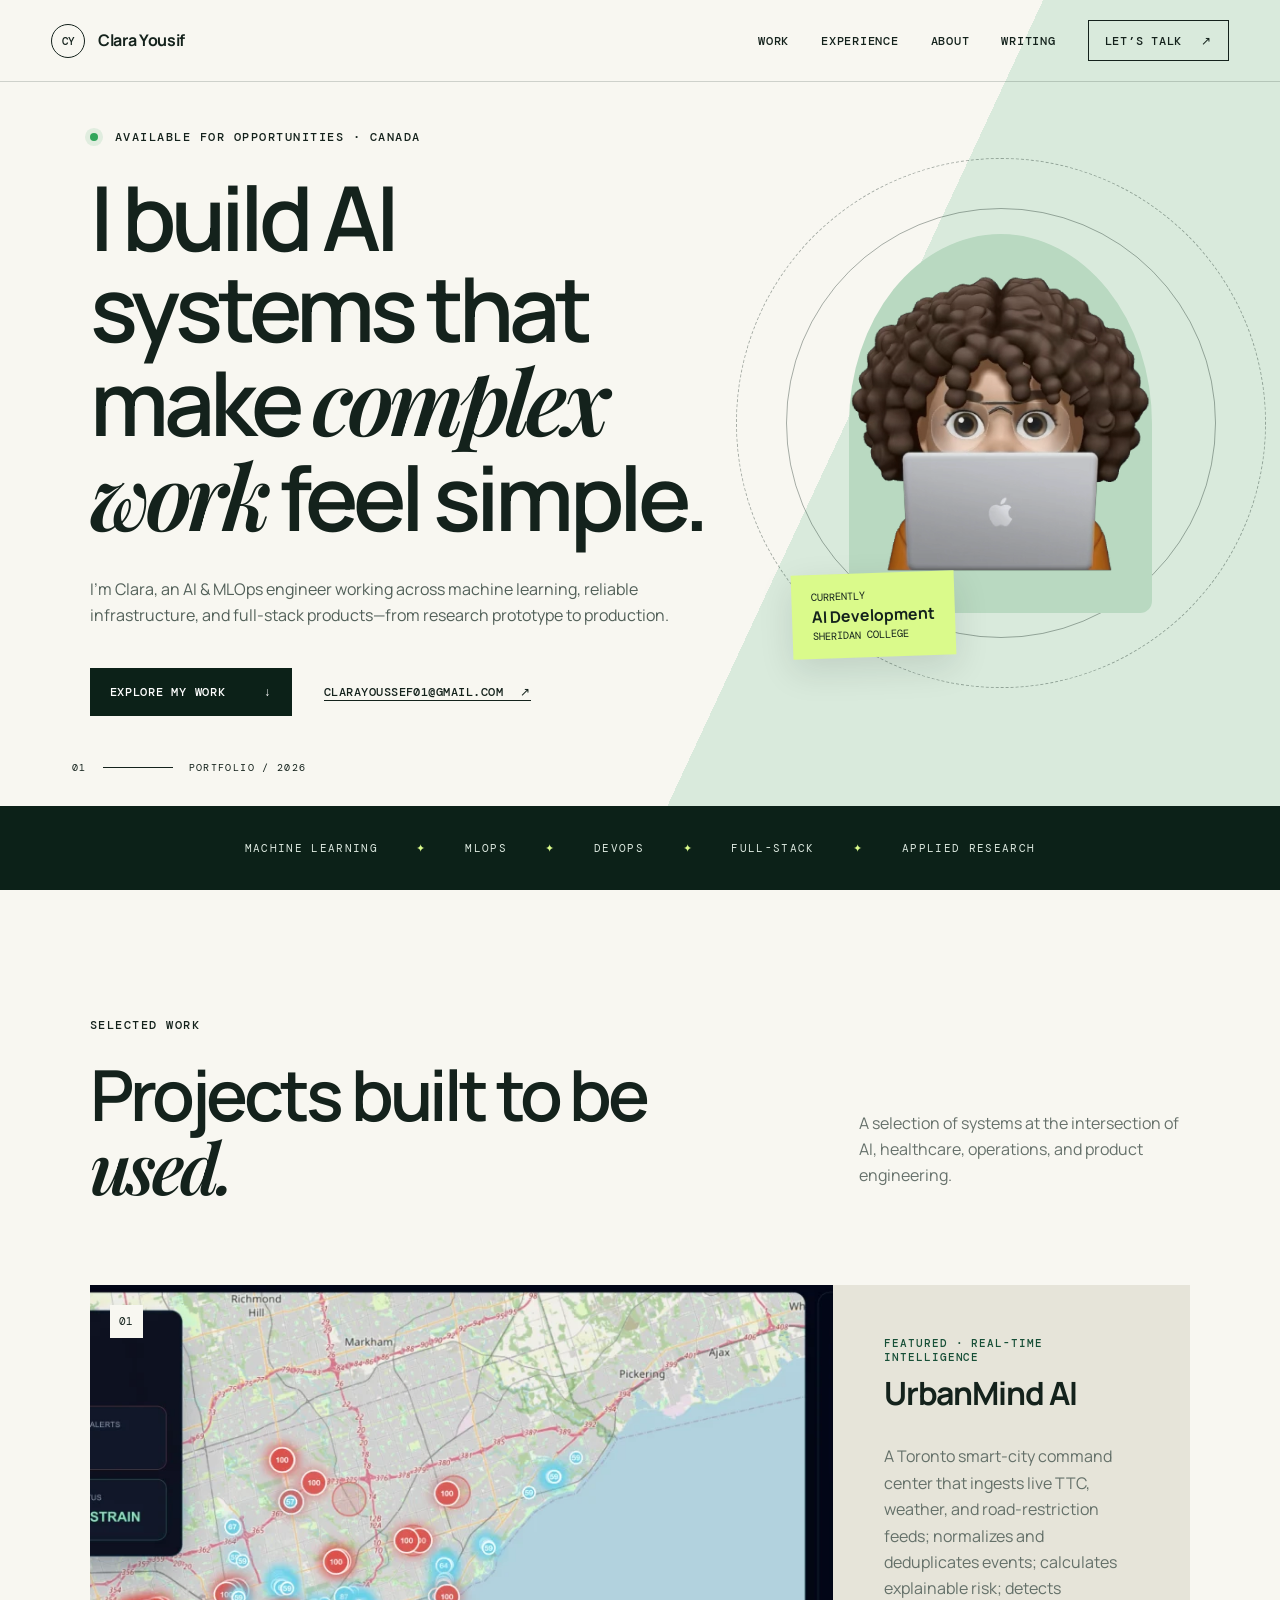
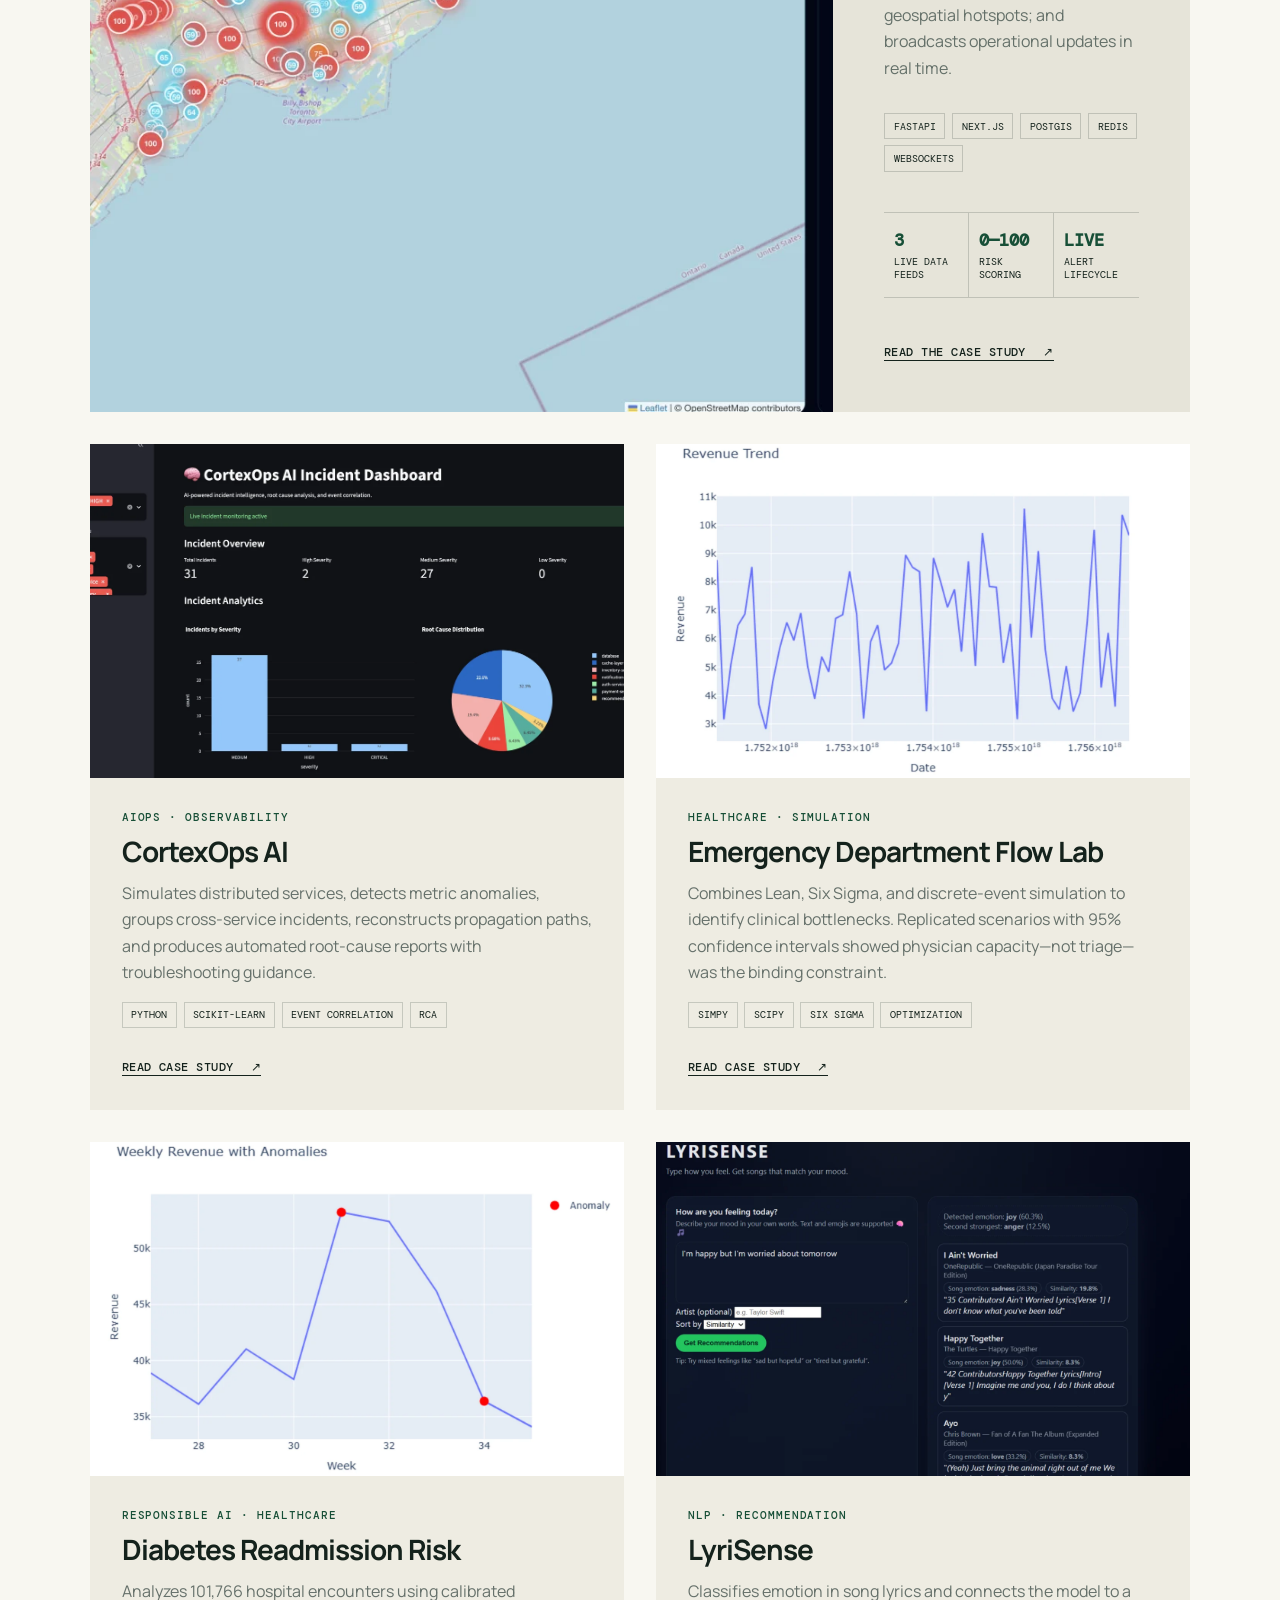
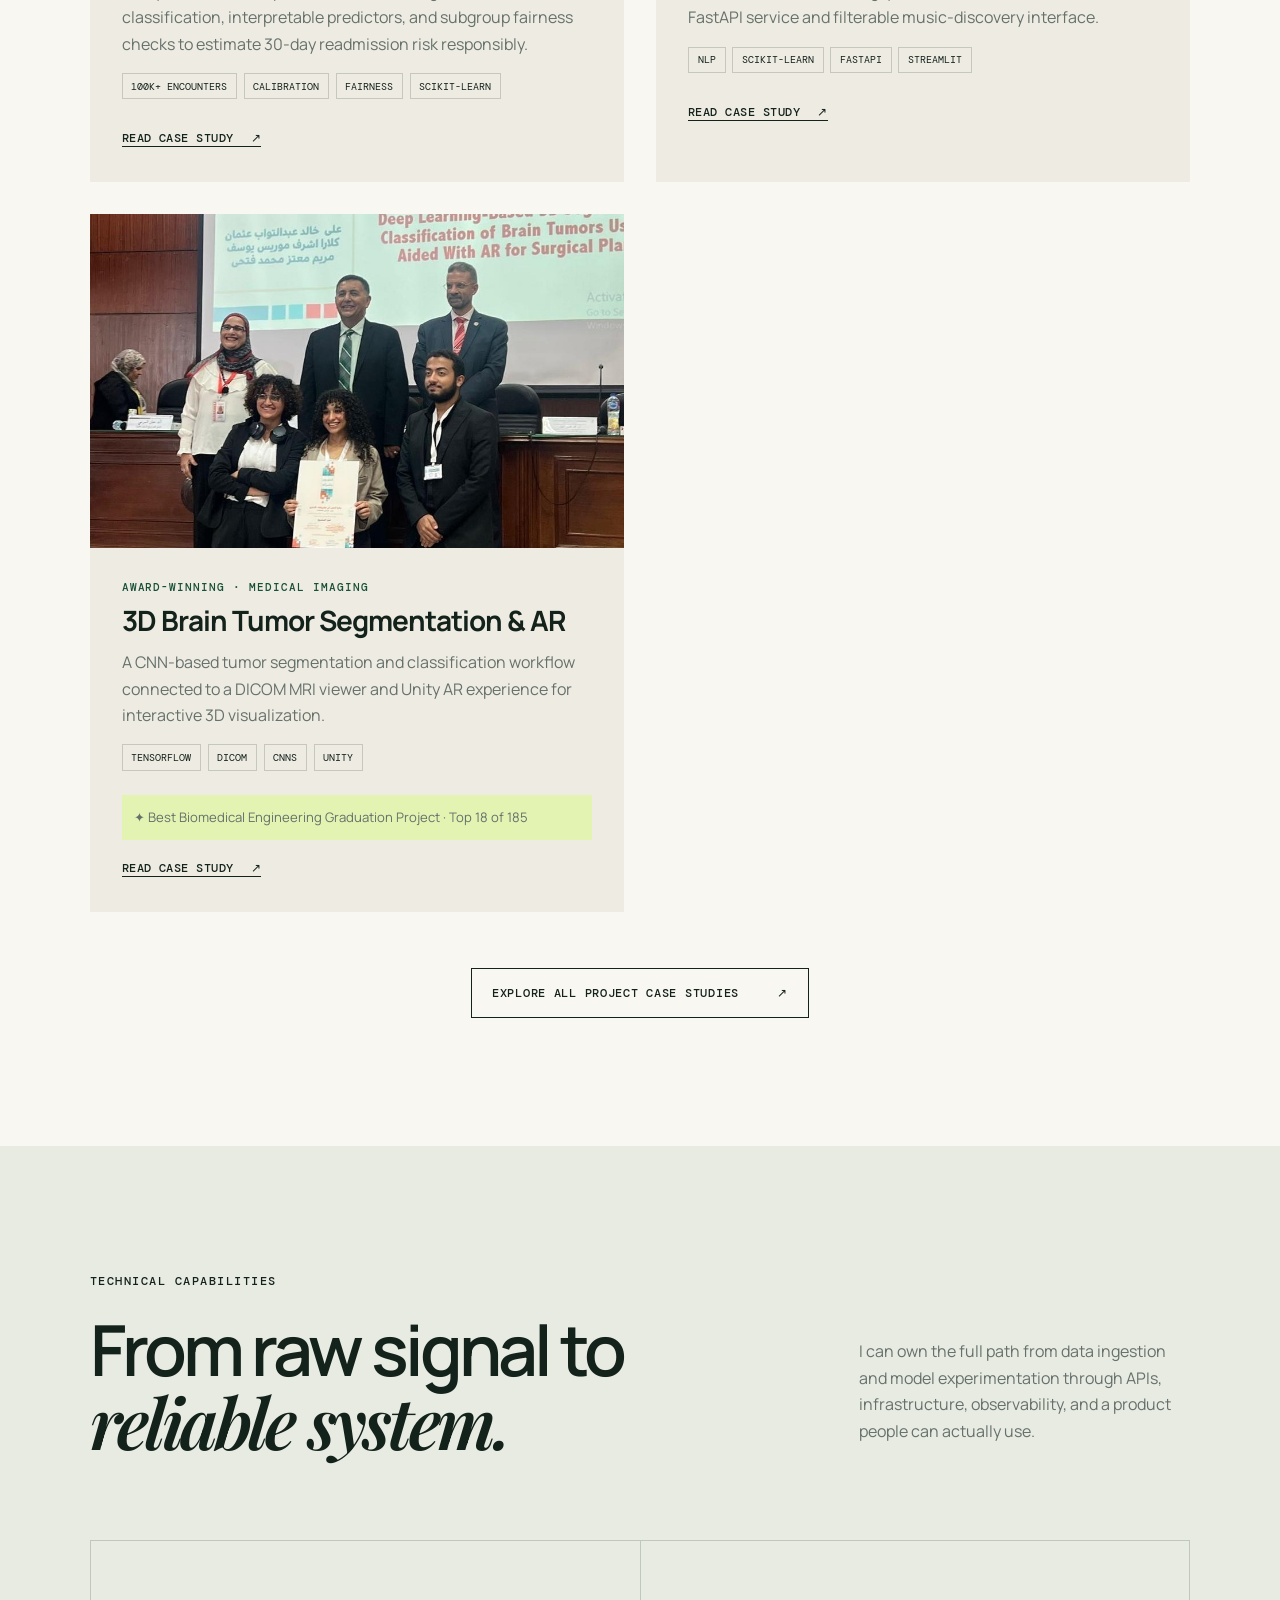
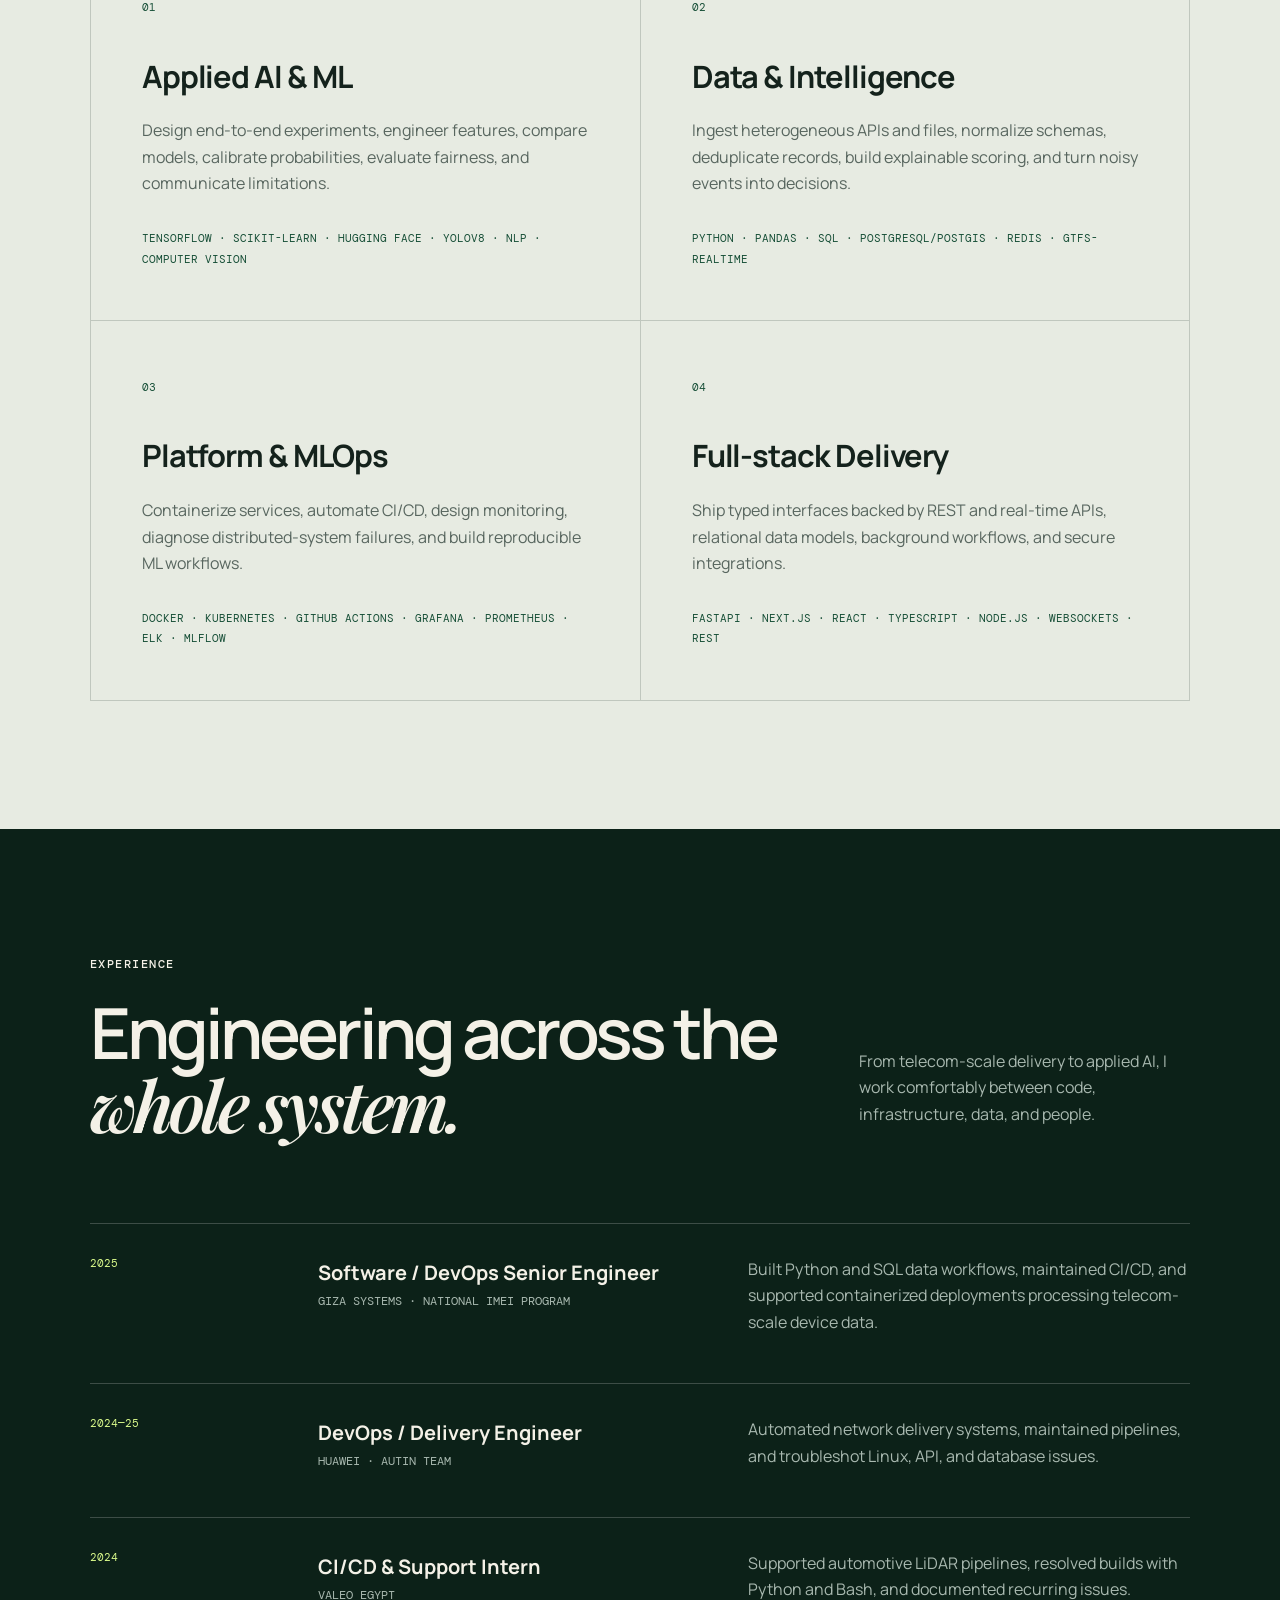
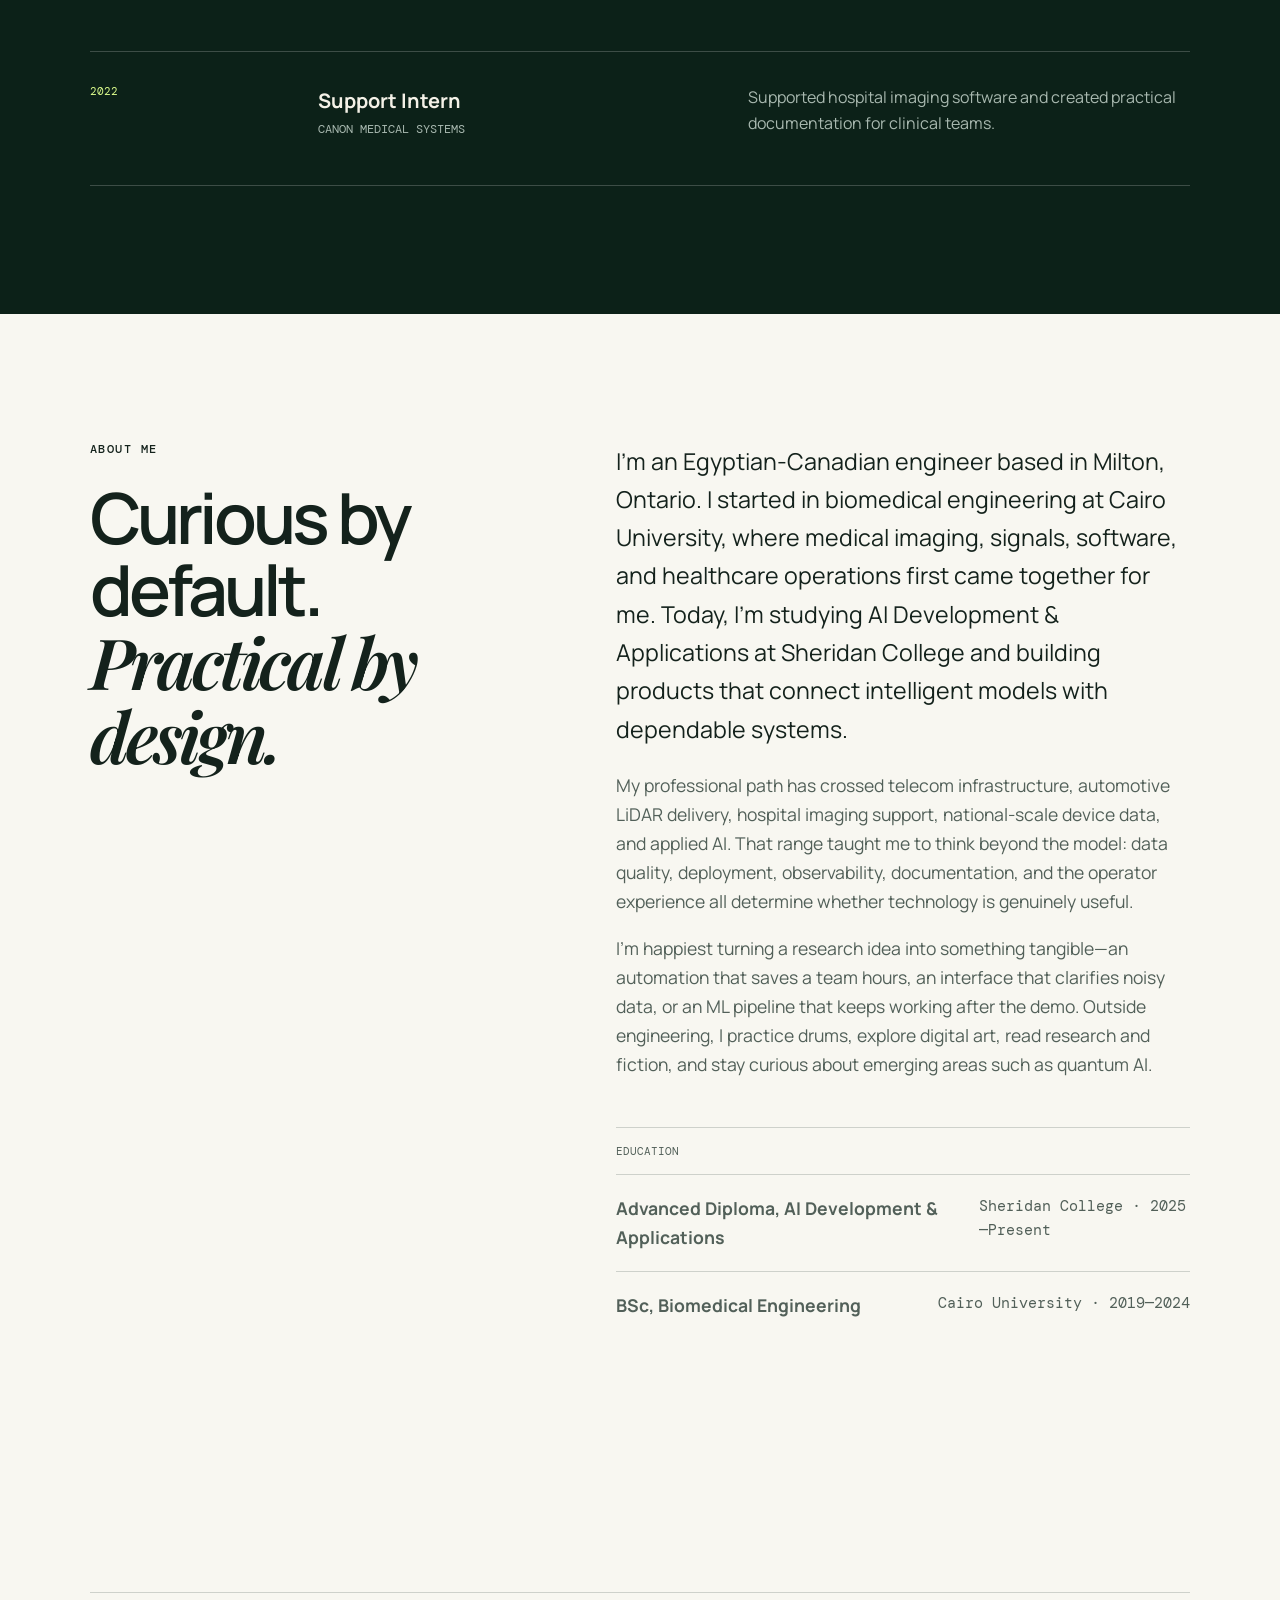
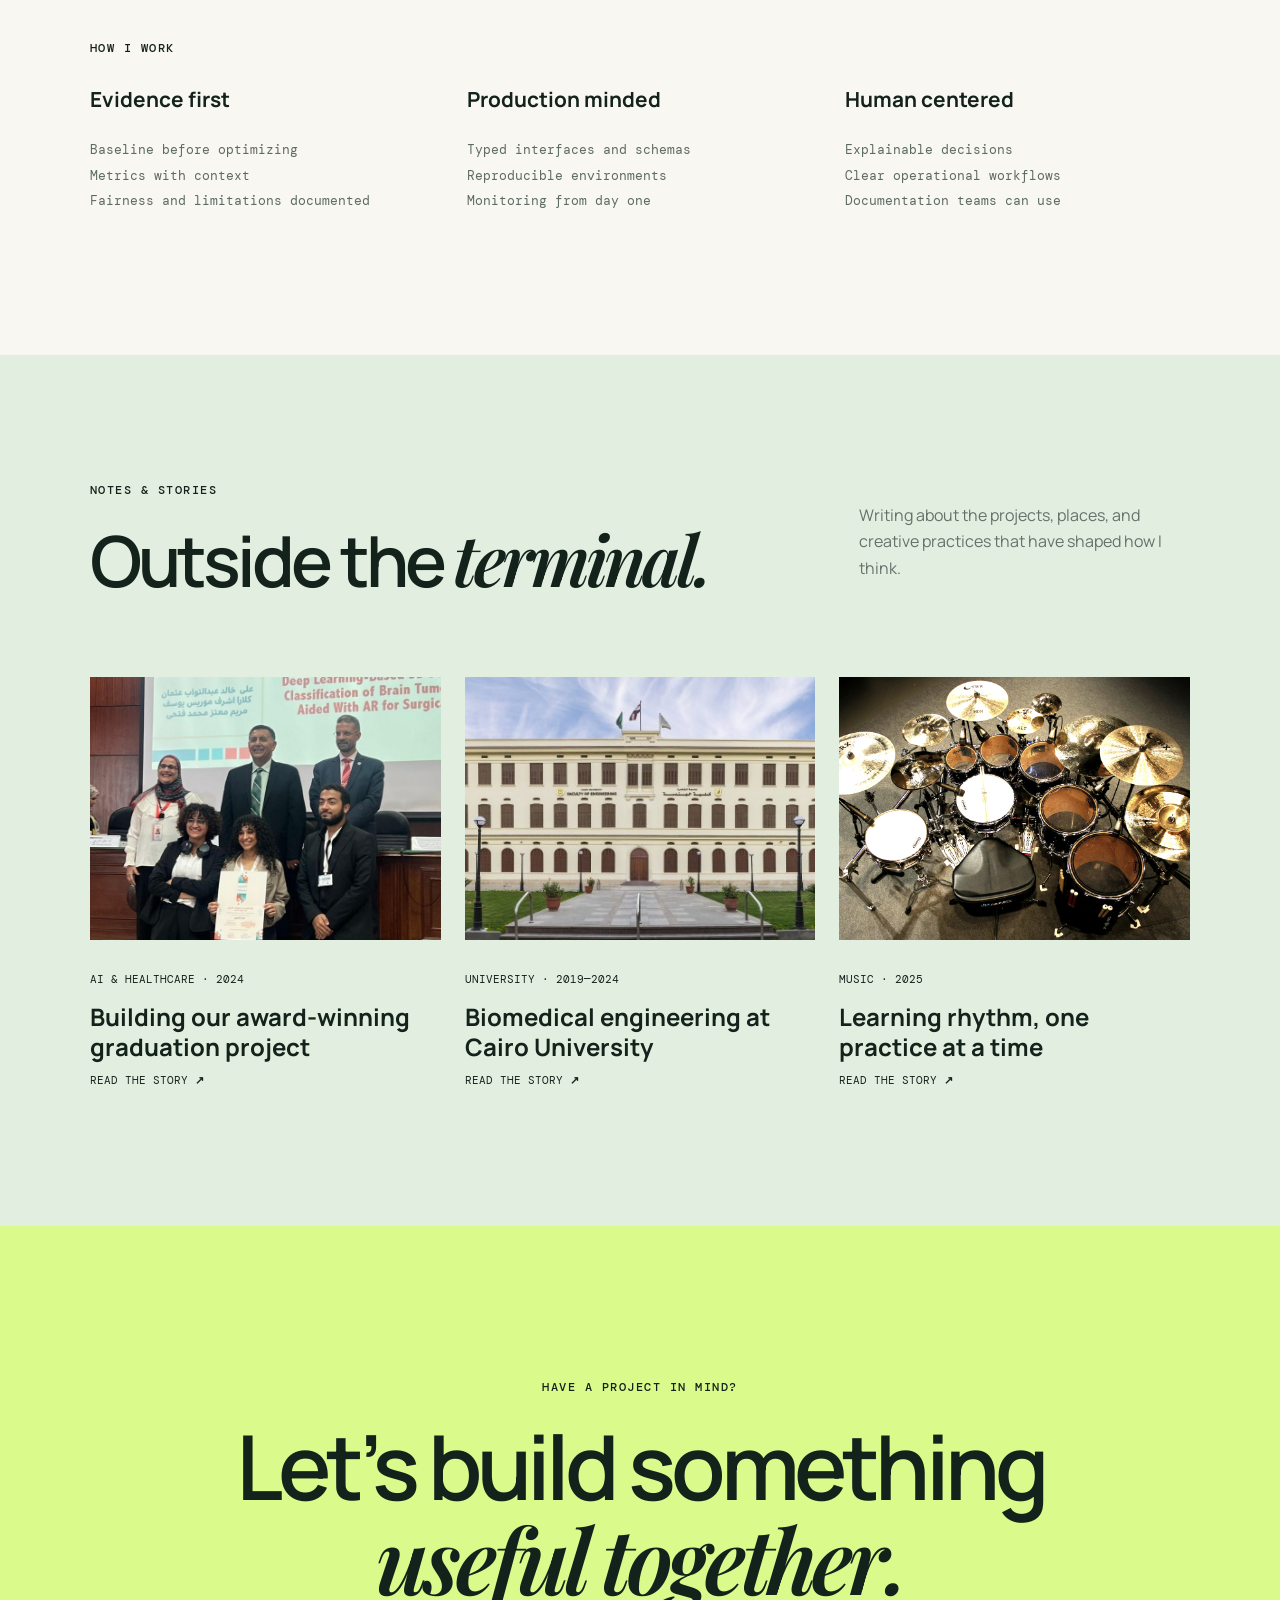
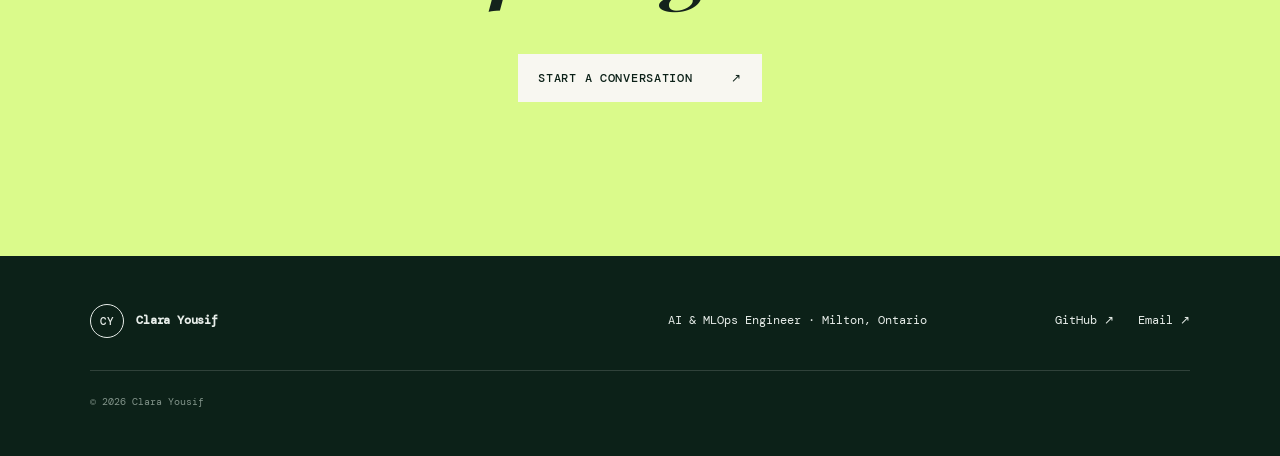
==== commit ff39462b: "Add authentic project case studies and screenshots" ====
--- a/index.html
+++ b/index.html
@@ -57,8 +57,8 @@
         </div>
 
         <article class="feature-card reveal">
-          <a class="feature-media" href="https://github.com/claraashraf24/urbanmind-ai" target="_blank" rel="noreferrer" aria-label="View UrbanMind AI on GitHub">
-            <img src="./assets/images/urbanmind-cover.webp" alt="Editorial visualization of Toronto city risk intelligence" />
+          <a class="feature-media" href="./projects/project.html?id=urbanmind-ai" aria-label="Read the UrbanMind AI case study">
+            <img src="./assets/images/projects/urbanmind-dashboard.webp" alt="UrbanMind AI command center running with Toronto alerts" />
             <span class="project-number">01</span>
           </a>
           <div class="feature-copy">
@@ -67,32 +67,30 @@
             <p>A Toronto smart-city command center that ingests live TTC, weather, and road-restriction feeds; normalizes and deduplicates events; calculates explainable risk; detects geospatial hotspots; and broadcasts operational updates in real time.</p>
             <div class="tags"><span>FastAPI</span><span>Next.js</span><span>PostGIS</span><span>Redis</span><span>WebSockets</span></div>
             <div class="project-metrics"><span><strong>3</strong> live data feeds</span><span><strong>0—100</strong> risk scoring</span><span><strong>Live</strong> alert lifecycle</span></div>
-            <a class="arrow-link" href="https://github.com/claraashraf24/urbanmind-ai" target="_blank" rel="noreferrer">Explore the architecture <span>↗</span></a>
+            <a class="arrow-link" href="./projects/project.html?id=urbanmind-ai">Read the case study <span>↗</span></a>
           </div>
         </article>
 
         <div class="project-grid">
           <article class="project-card reveal">
-            <a href="https://github.com/claraashraf24/cortexops-ai" target="_blank" rel="noreferrer"><img src="./assets/images/cortexops-cover.webp" alt="Service dependency graph tracing an infrastructure incident" /></a>
-            <div class="project-body"><p class="project-type">AIOps · Observability</p><h3>CortexOps AI</h3><p>Simulates distributed services, detects metric anomalies, groups cross-service incidents, reconstructs propagation paths, and produces automated root-cause reports with troubleshooting guidance.</p><div class="tags"><span>Python</span><span>scikit-learn</span><span>Event correlation</span><span>RCA</span></div><a class="arrow-link" href="https://github.com/claraashraf24/cortexops-ai" target="_blank" rel="noreferrer">View repository <span>↗</span></a></div>
+            <a href="./projects/project.html?id=cortexops-ai"><img src="./assets/images/projects/cortexops-dashboard.webp" alt="CortexOps incident intelligence dashboard" /></a>
+            <div class="project-body"><p class="project-type">AIOps · Observability</p><h3>CortexOps AI</h3><p>Simulates distributed services, detects metric anomalies, groups cross-service incidents, reconstructs propagation paths, and produces automated root-cause reports with troubleshooting guidance.</p><div class="tags"><span>Python</span><span>scikit-learn</span><span>Event correlation</span><span>RCA</span></div><a class="arrow-link" href="./projects/project.html?id=cortexops-ai">Read case study <span>↗</span></a></div>
           </article>
           <article class="project-card reveal">
-            <a href="https://github.com/claraashraf24/ai-health-ops-lab" target="_blank" rel="noreferrer"><img src="./assets/images/health-ops-cover.webp" alt="Emergency department patient-flow simulation" /></a>
-            <div class="project-body"><p class="project-type">Healthcare · Simulation</p><h3>Emergency Department Flow Lab</h3><p>Combines Lean, Six Sigma, and discrete-event simulation to identify clinical bottlenecks. Replicated scenarios with 95% confidence intervals showed physician capacity—not triage—was the binding constraint.</p><div class="tags"><span>SimPy</span><span>SciPy</span><span>Six Sigma</span><span>Optimization</span></div><a class="arrow-link" href="https://github.com/claraashraf24/ai-health-ops-lab" target="_blank" rel="noreferrer">Read the analysis <span>↗</span></a></div>
+            <a href="./projects/project.html?id=ai-health-ops-lab"><img src="./assets/images/projects/business-revenue.webp" alt="Authentic quantitative analysis output" /></a>
+            <div class="project-body"><p class="project-type">Healthcare · Simulation</p><h3>Emergency Department Flow Lab</h3><p>Combines Lean, Six Sigma, and discrete-event simulation to identify clinical bottlenecks. Replicated scenarios with 95% confidence intervals showed physician capacity—not triage—was the binding constraint.</p><div class="tags"><span>SimPy</span><span>SciPy</span><span>Six Sigma</span><span>Optimization</span></div><a class="arrow-link" href="./projects/project.html?id=ai-health-ops-lab">Read case study <span>↗</span></a></div>
           </article>
           <article class="project-card reveal">
-            <a href="https://github.com/claraashraf24/diabetes-readmission" target="_blank" rel="noreferrer"><img src="./assets/images/health-ops-cover.webp" alt="Clinical AI and patient risk analysis" /></a>
-            <div class="project-body"><p class="project-type">Responsible AI · Healthcare</p><h3>Diabetes Readmission Risk</h3><p>Analyzes 101,766 hospital encounters using calibrated classification, interpretable predictors, and subgroup fairness checks to estimate 30-day readmission risk responsibly.</p><div class="tags"><span>100K+ encounters</span><span>Calibration</span><span>Fairness</span><span>scikit-learn</span></div><a class="arrow-link" href="https://github.com/claraashraf24/diabetes-readmission" target="_blank" rel="noreferrer">View research workflow <span>↗</span></a></div>
+            <a href="./projects/project.html?id=diabetes-readmission"><img src="./assets/images/projects/business-anomalies.webp" alt="Authentic analytics output" /></a>
+            <div class="project-body"><p class="project-type">Responsible AI · Healthcare</p><h3>Diabetes Readmission Risk</h3><p>Analyzes 101,766 hospital encounters using calibrated classification, interpretable predictors, and subgroup fairness checks to estimate 30-day readmission risk responsibly.</p><div class="tags"><span>100K+ encounters</span><span>Calibration</span><span>Fairness</span><span>scikit-learn</span></div><a class="arrow-link" href="./projects/project.html?id=diabetes-readmission">Read case study <span>↗</span></a></div>
           </article>
           <article class="project-card reveal">
-            <a href="https://github.com/claraashraf24/ai-document-assistant" target="_blank" rel="noreferrer"><img src="./assets/images/document-ai-cover.webp" alt="Documents transformed into validated structured data" /></a>
-            <div class="project-body"><p class="project-type">Document AI · Automation</p><h3>AI Document Assistant</h3><p>Extracts invoice, receipt, and contract fields into schema-validated records, checks totals, exports JSON/CSV, and synchronizes structured results to Google Sheets.</p><div class="tags"><span>OpenAI API</span><span>PDF parsing</span><span>JSON Schema</span><span>Streamlit</span></div><a class="arrow-link" href="https://github.com/claraashraf24/ai-document-assistant" target="_blank" rel="noreferrer">View repository <span>↗</span></a></div>
+            <a href="./projects/project.html?id=lyrisense"><img src="./assets/images/projects/lyrisense-ui.webp" alt="LyriSense recommendation interface" /></a>
+            <div class="project-body"><p class="project-type">NLP · Recommendation</p><h3>LyriSense</h3><p>Classifies emotion in song lyrics and connects the model to a FastAPI service and filterable music-discovery interface.</p><div class="tags"><span>NLP</span><span>scikit-learn</span><span>FastAPI</span><span>Streamlit</span></div><a class="arrow-link" href="./projects/project.html?id=lyrisense">Read case study <span>↗</span></a></div>
           </article>
-          <article class="project-card reveal"><a href="https://github.com/claraashraf24/outbreaksense" target="_blank" rel="noreferrer"><img src="./assets/images/outbreaksense-cover.webp" alt="Disease intelligence dashboard with risk signals" /></a><div class="project-body"><p class="project-type">Public Health · AI</p><h3>OutbreakSense</h3><p>An explainable disease-intelligence system designed to identify weak outbreak signals in noisy public data and turn them into decision-ready risk alerts.</p><div class="tags"><span>Signal detection</span><span>Risk intelligence</span><span>Explainable AI</span></div><a class="arrow-link" href="https://github.com/claraashraf24/outbreaksense" target="_blank" rel="noreferrer">View repository <span>↗</span></a></div></article>
-          <article class="project-card reveal"><a href="https://www.youtube.com/watch?v=qQKupwvmjVI" target="_blank" rel="noreferrer"><img src="./assets/images/project_cover.jpg" alt="Brain tumor segmentation and augmented-reality visualization project" /></a><div class="project-body"><p class="project-type">Award-winning · Medical Imaging</p><h3>3D Brain Tumor Segmentation &amp; AR</h3><p>A CNN-based tumor segmentation and classification workflow connected to a DICOM MRI viewer and Unity AR experience for interactive 3D visualization.</p><div class="tags"><span>TensorFlow</span><span>DICOM</span><span>CNNs</span><span>Unity</span></div><p class="award">✦ Best Biomedical Engineering Graduation Project · Top 18 of 185</p><a class="arrow-link" href="https://www.youtube.com/watch?v=qQKupwvmjVI" target="_blank" rel="noreferrer">Watch the project <span>↗</span></a></div></article>
-          <article class="project-card reveal"><a href="https://github.com/claraashraf24/medical-report-automation_noshows" target="_blank" rel="noreferrer"><img src="./assets/images/document-ai-cover.webp" alt="Automated healthcare reporting workflow" /></a><div class="project-body"><p class="project-type">Data Engineering · Healthcare</p><h3>Appointment Reporting Pipeline</h3><p>A reproducible batch workflow that cleans appointment data and generates date-stamped Excel reports tailored to clinician, administration, and quality teams.</p><div class="tags"><span>Python</span><span>ETL</span><span>Excel automation</span></div><a class="arrow-link" href="https://github.com/claraashraf24/medical-report-automation_noshows" target="_blank" rel="noreferrer">View repository <span>↗</span></a></div></article>
+          <article class="project-card reveal"><a href="./projects/project.html?id=brain-tumor-ar"><img src="./assets/images/project_cover.jpg" alt="Brain tumor segmentation and augmented-reality visualization project" /></a><div class="project-body"><p class="project-type">Award-winning · Medical Imaging</p><h3>3D Brain Tumor Segmentation &amp; AR</h3><p>A CNN-based tumor segmentation and classification workflow connected to a DICOM MRI viewer and Unity AR experience for interactive 3D visualization.</p><div class="tags"><span>TensorFlow</span><span>DICOM</span><span>CNNs</span><span>Unity</span></div><p class="award">✦ Best Biomedical Engineering Graduation Project · Top 18 of 185</p><a class="arrow-link" href="./projects/project.html?id=brain-tumor-ar">Read case study <span>↗</span></a></div></article>
         </div>
-        <div class="center"><a class="button button-outline" href="https://github.com/claraashraf24?tab=repositories" target="_blank" rel="noreferrer">See all GitHub projects <span>↗</span></a></div>
+        <div class="center"><a class="button button-outline" href="./projects/">Explore all project case studies <span>↗</span></a></div>
       </section>
 
       <section class="section capabilities" id="capabilities">
@@ -117,7 +115,7 @@
 
       <section class="section about" id="about">
         <div class="about-lead reveal"><p class="eyebrow">About me</p><h2>Curious by default.<br /><em>Practical by design.</em></h2></div>
-        <div class="about-copy reveal"><p>I started in biomedical engineering at Cairo University, where software, imaging, and healthcare first came together for me. Today, I’m studying AI Development &amp; Applications at Sheridan College and building products that connect intelligent models with dependable systems.</p><p>I’m happiest turning a research idea into something tangible: an automation that saves a team hours, an interface that clarifies noisy data, or an ML pipeline that keeps working after the demo.</p><div class="education"><span>Education</span><div><strong>Advanced Diploma, AI Development &amp; Applications</strong><small>Sheridan College · 2025—Present</small></div><div><strong>BSc, Biomedical Engineering</strong><small>Cairo University · 2019—2024</small></div></div></div>
+        <div class="about-copy reveal"><p>I’m an Egyptian-Canadian engineer based in Milton, Ontario. I started in biomedical engineering at Cairo University, where medical imaging, signals, software, and healthcare operations first came together for me. Today, I’m studying AI Development &amp; Applications at Sheridan College and building products that connect intelligent models with dependable systems.</p><p>My professional path has crossed telecom infrastructure, automotive LiDAR delivery, hospital imaging support, national-scale device data, and applied AI. That range taught me to think beyond the model: data quality, deployment, observability, documentation, and the operator experience all determine whether technology is genuinely useful.</p><p>I’m happiest turning a research idea into something tangible—an automation that saves a team hours, an interface that clarifies noisy data, or an ML pipeline that keeps working after the demo. Outside engineering, I practice drums, explore digital art, read research and fiction, and stay curious about emerging areas such as quantum AI.</p><div class="education"><span>Education</span><div><strong>Advanced Diploma, AI Development &amp; Applications</strong><small>Sheridan College · 2025—Present</small></div><div><strong>BSc, Biomedical Engineering</strong><small>Cairo University · 2019—2024</small></div></div></div>
         <div class="skills reveal"><p class="eyebrow">How I work</p><div class="skill-columns"><div><h3>Evidence first</h3><p>Baseline before optimizing<br />Metrics with context<br />Fairness and limitations documented</p></div><div><h3>Production minded</h3><p>Typed interfaces and schemas<br />Reproducible environments<br />Monitoring from day one</p></div><div><h3>Human centered</h3><p>Explainable decisions<br />Clear operational workflows<br />Documentation teams can use</p></div></div></div>
       </section>
 
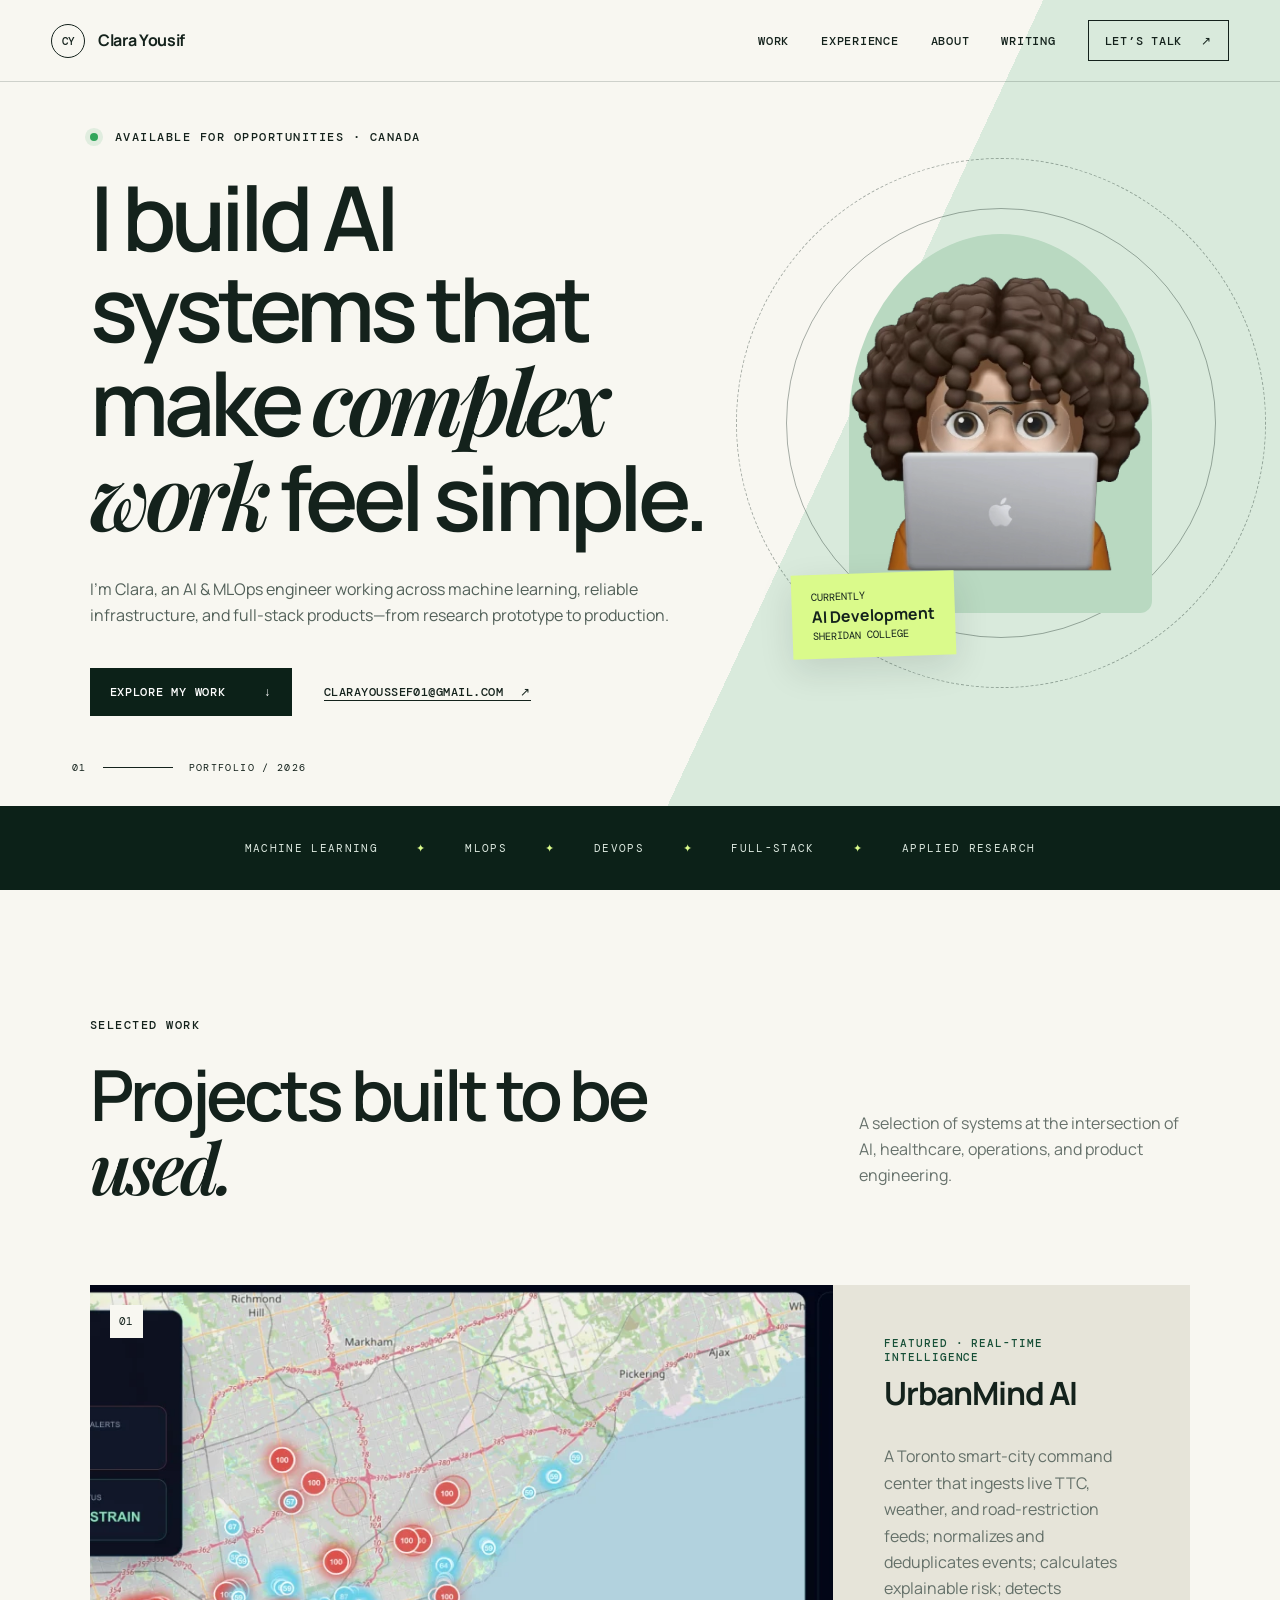
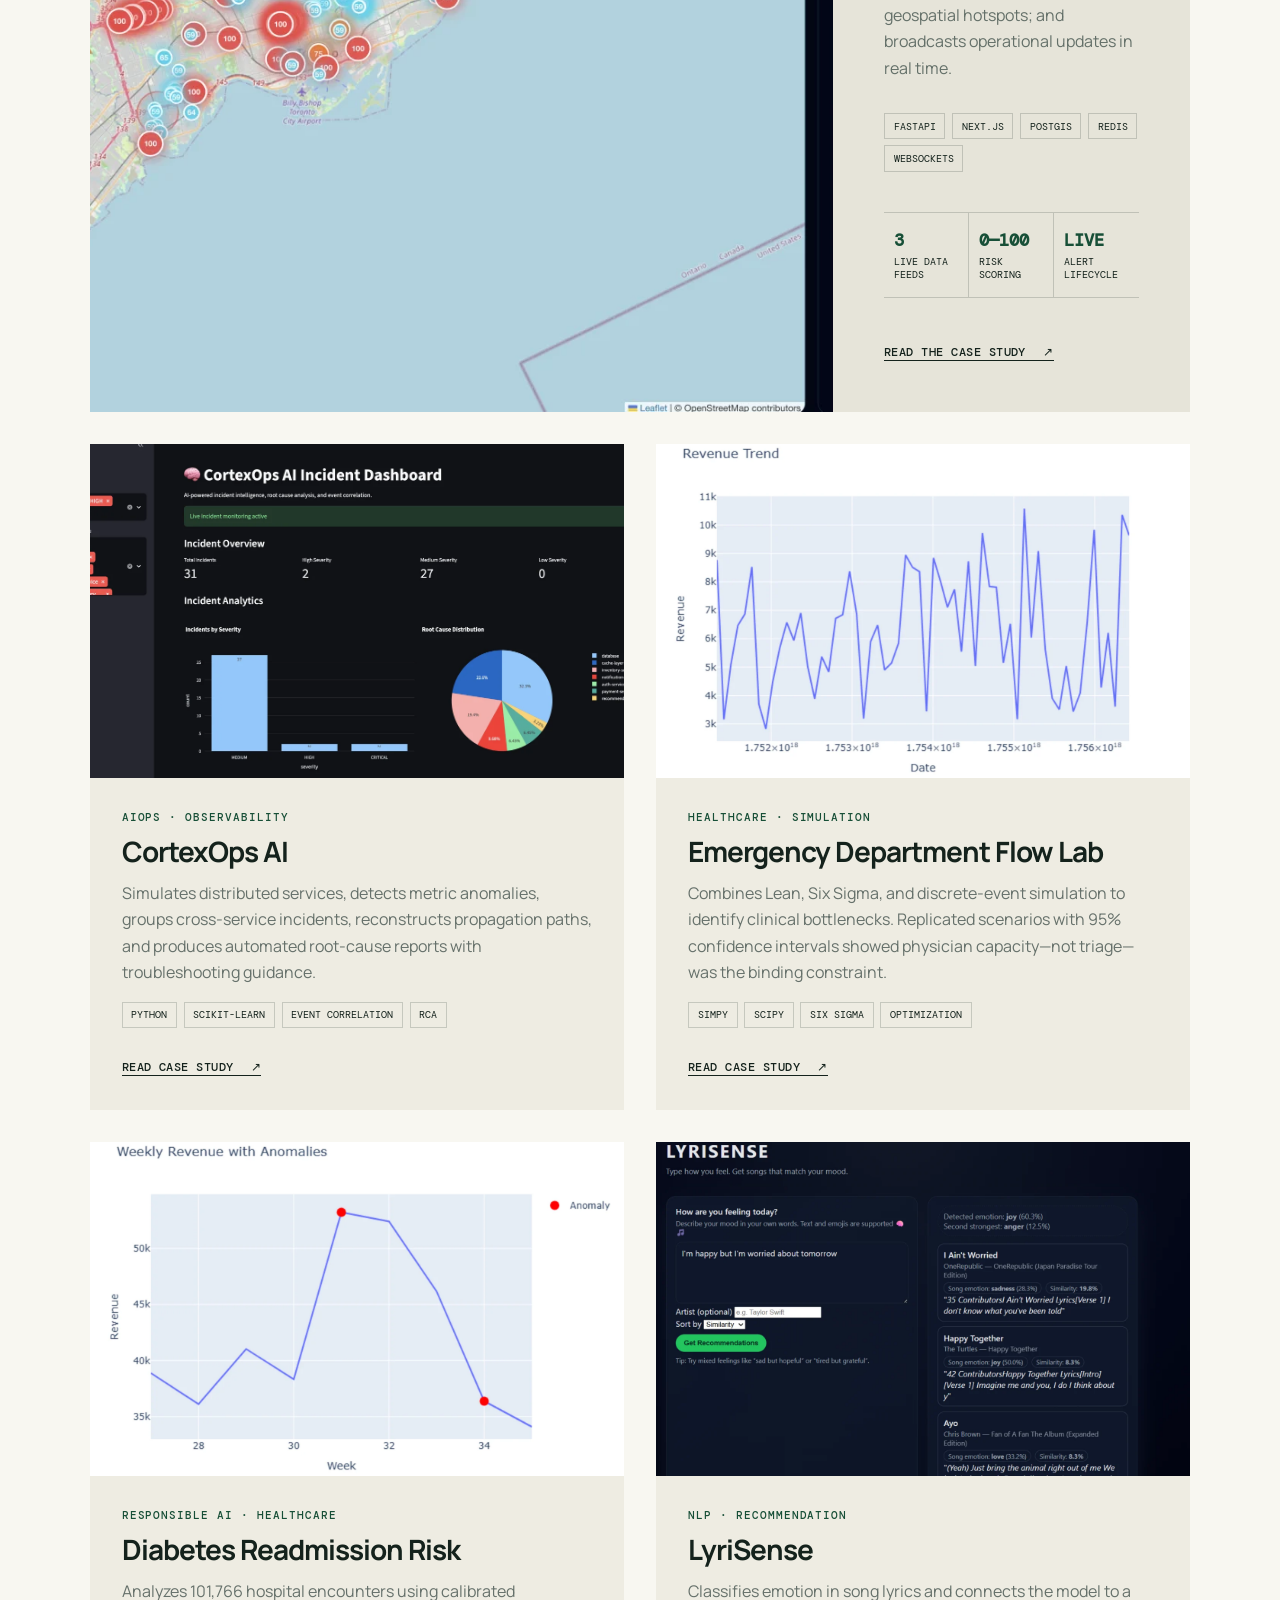
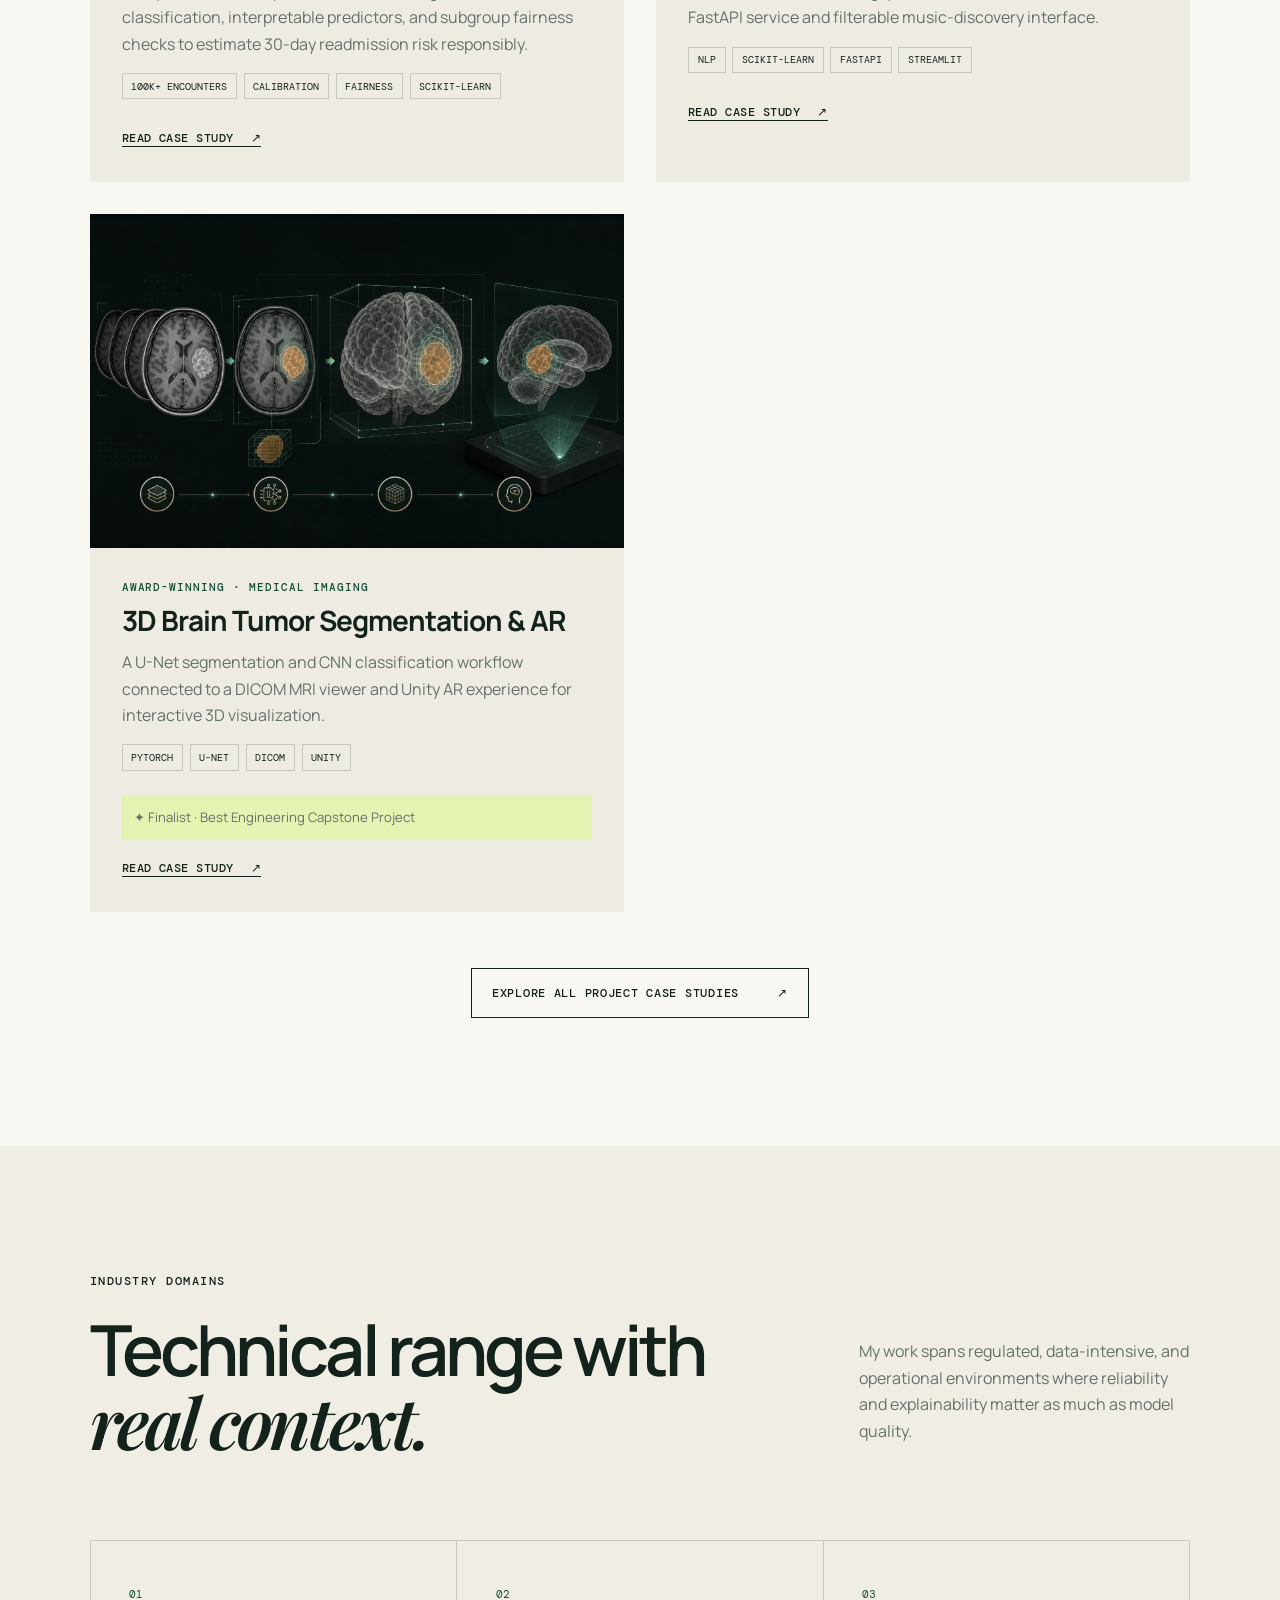
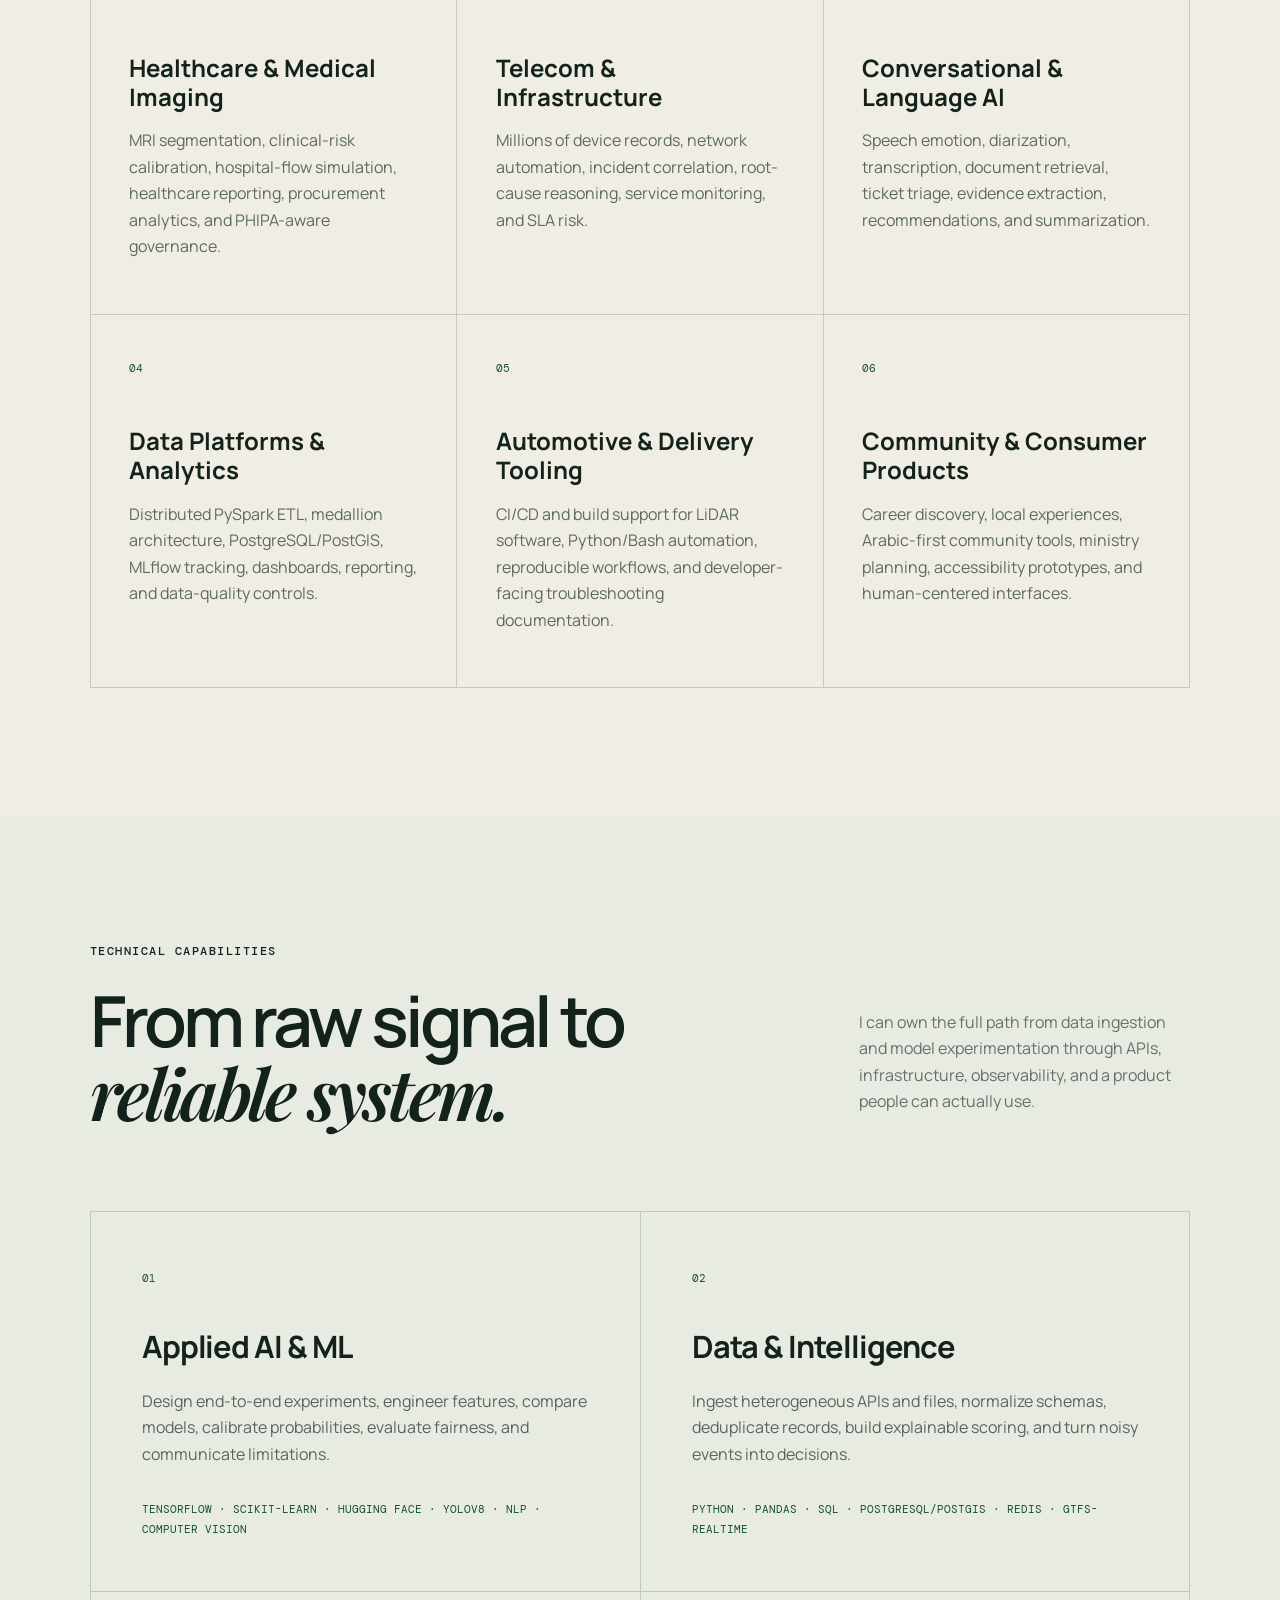
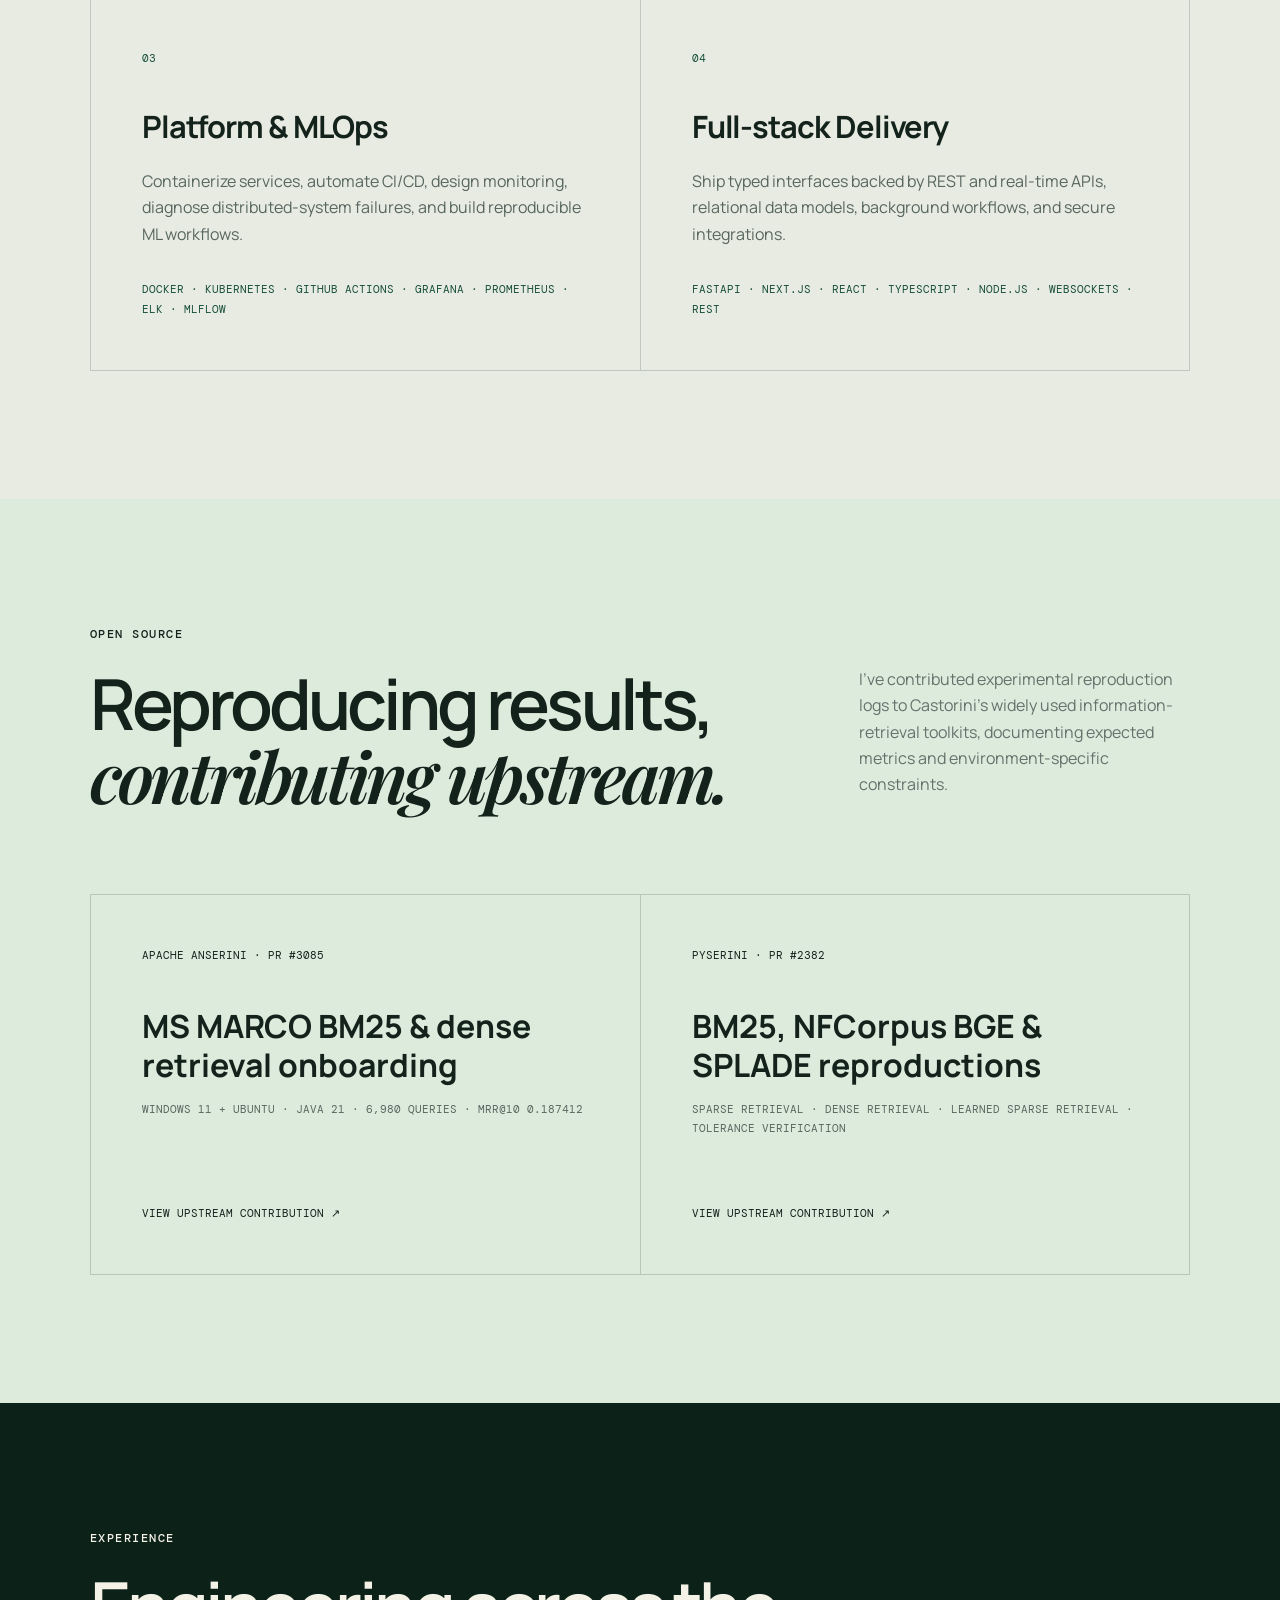
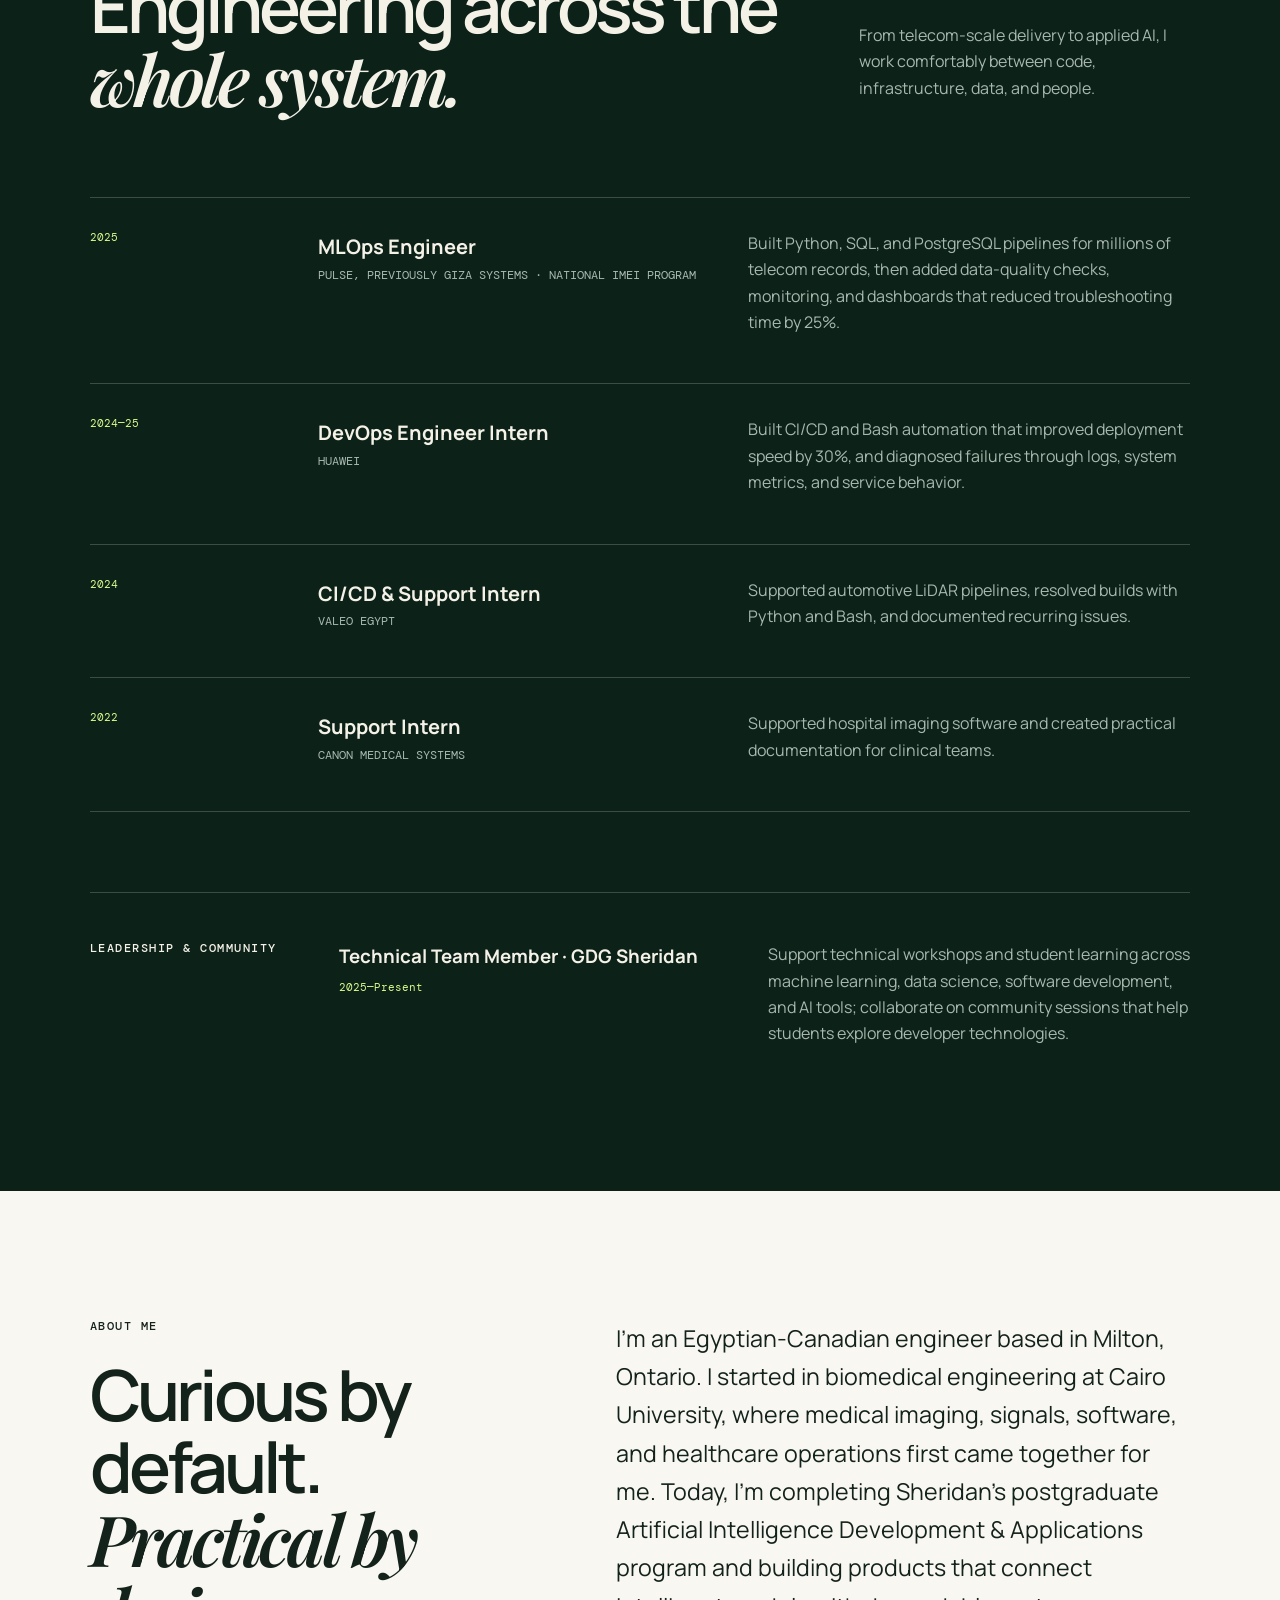
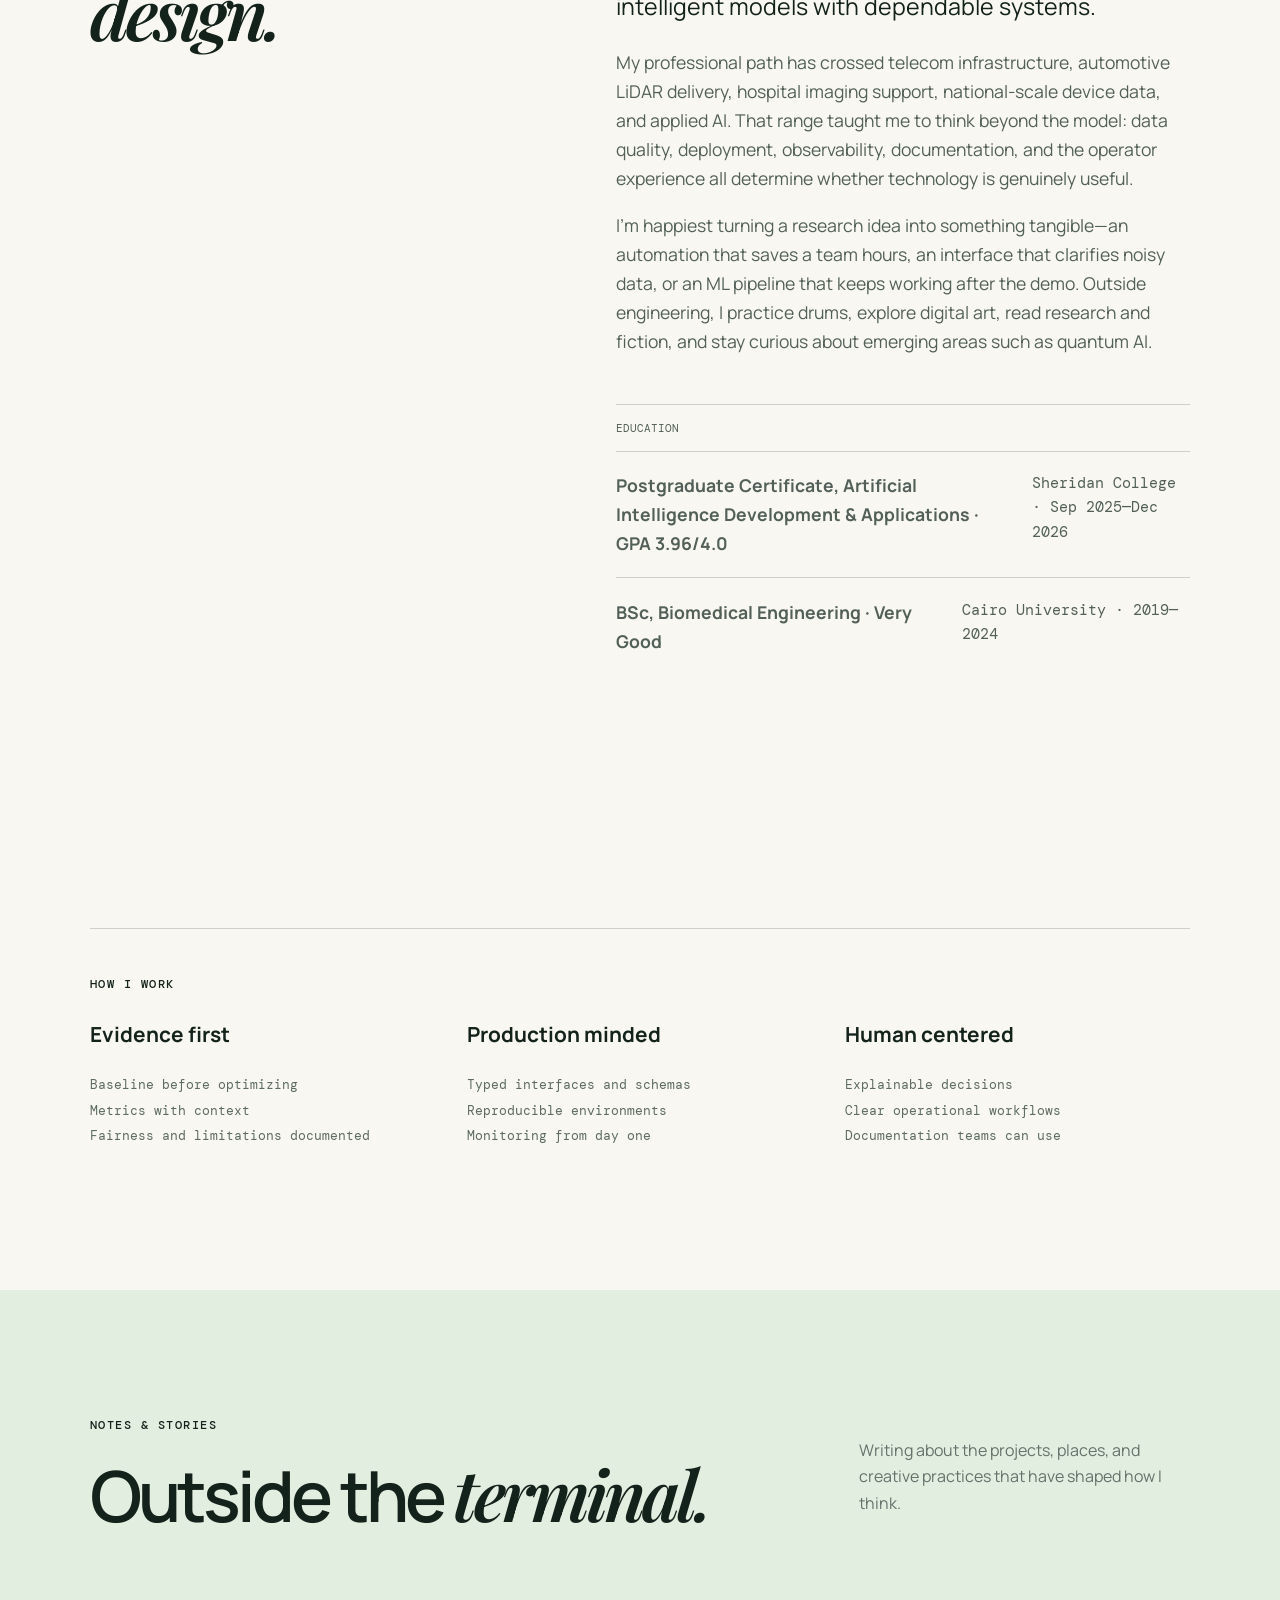
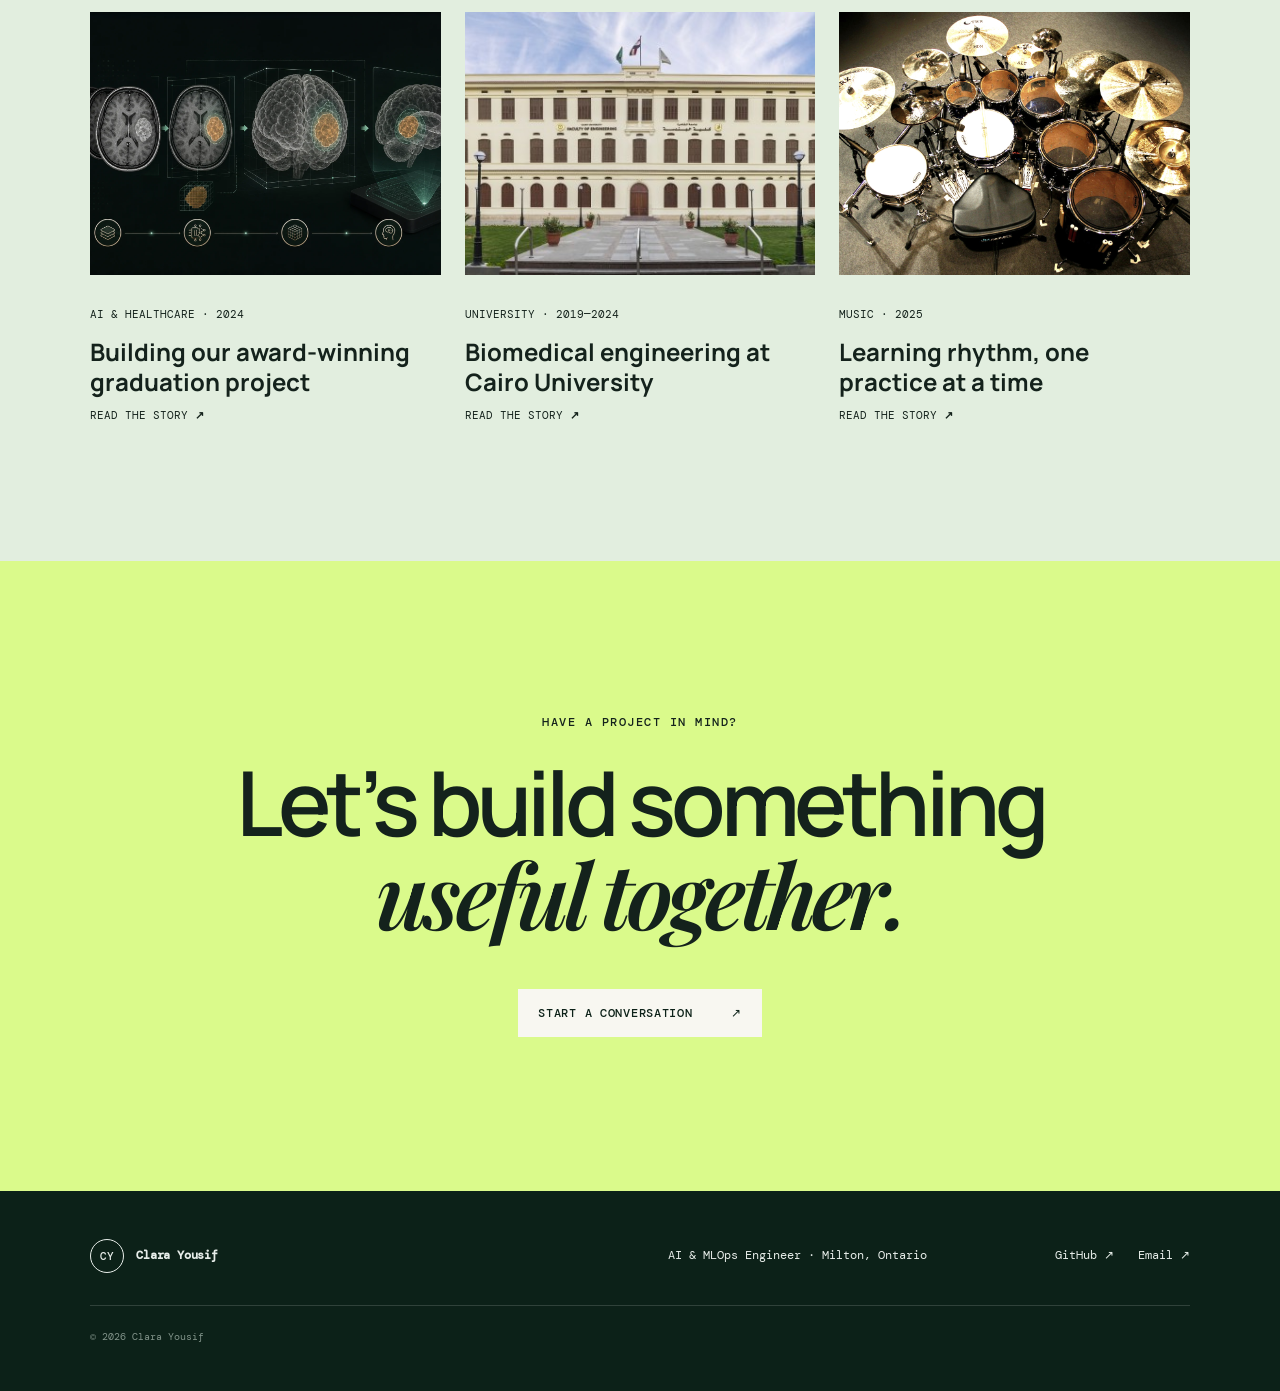
==== commit 5f15dee0: "Expand portfolio with detailed project case studies" ====
--- a/index.html
+++ b/index.html
@@ -7,7 +7,7 @@
     <meta name="theme-color" content="#08130f" />
     <meta property="og:title" content="Clara Yousif — AI & MLOps Engineer" />
     <meta property="og:description" content="AI systems, MLOps pipelines, automation, and thoughtful software." />
-    <meta property="og:image" content="./assets/images/project_cover.jpg" />
+    <meta property="og:image" content="./assets/images/projects/brain-tumor-segmentation-cover.webp" />
     <title>Clara Yousif — AI & MLOps Engineer</title>
     <link rel="icon" href="./assets/images/logo.ico" />
     <link rel="preconnect" href="https://fonts.googleapis.com" />
@@ -88,9 +88,21 @@
             <a href="./projects/project.html?id=lyrisense"><img src="./assets/images/projects/lyrisense-ui.webp" alt="LyriSense recommendation interface" /></a>
             <div class="project-body"><p class="project-type">NLP · Recommendation</p><h3>LyriSense</h3><p>Classifies emotion in song lyrics and connects the model to a FastAPI service and filterable music-discovery interface.</p><div class="tags"><span>NLP</span><span>scikit-learn</span><span>FastAPI</span><span>Streamlit</span></div><a class="arrow-link" href="./projects/project.html?id=lyrisense">Read case study <span>↗</span></a></div>
           </article>
-          <article class="project-card reveal"><a href="./projects/project.html?id=brain-tumor-ar"><img src="./assets/images/project_cover.jpg" alt="Brain tumor segmentation and augmented-reality visualization project" /></a><div class="project-body"><p class="project-type">Award-winning · Medical Imaging</p><h3>3D Brain Tumor Segmentation &amp; AR</h3><p>A CNN-based tumor segmentation and classification workflow connected to a DICOM MRI viewer and Unity AR experience for interactive 3D visualization.</p><div class="tags"><span>TensorFlow</span><span>DICOM</span><span>CNNs</span><span>Unity</span></div><p class="award">✦ Best Biomedical Engineering Graduation Project · Top 18 of 185</p><a class="arrow-link" href="./projects/project.html?id=brain-tumor-ar">Read case study <span>↗</span></a></div></article>
+          <article class="project-card reveal"><a href="./projects/project.html?id=brain-tumor-ar"><img src="./assets/images/projects/brain-tumor-segmentation-cover.webp" alt="Scientific visualization of MRI tumor segmentation and 3D reconstruction" /></a><div class="project-body"><p class="project-type">Award-winning · Medical Imaging</p><h3>3D Brain Tumor Segmentation &amp; AR</h3><p>A U-Net segmentation and CNN classification workflow connected to a DICOM MRI viewer and Unity AR experience for interactive 3D visualization.</p><div class="tags"><span>PyTorch</span><span>U-Net</span><span>DICOM</span><span>Unity</span></div><p class="award">✦ Finalist · Best Engineering Capstone Project</p><a class="arrow-link" href="./projects/project.html?id=brain-tumor-ar">Read case study <span>↗</span></a></div></article>
         </div>
         <div class="center"><a class="button button-outline" href="./projects/">Explore all project case studies <span>↗</span></a></div>
+      </section>
+
+      <section class="section domains" id="domains">
+        <div class="section-heading reveal"><div><p class="eyebrow">Industry domains</p><h2>Technical range with <em>real context.</em></h2></div><p>My work spans regulated, data-intensive, and operational environments where reliability and explainability matter as much as model quality.</p></div>
+        <div class="domain-grid">
+          <article class="domain-card reveal"><span>01</span><h3>Healthcare &amp; Medical Imaging</h3><p>MRI segmentation, clinical-risk calibration, hospital-flow simulation, healthcare reporting, procurement analytics, and PHIPA-aware governance.</p></article>
+          <article class="domain-card reveal"><span>02</span><h3>Telecom &amp; Infrastructure</h3><p>Millions of device records, network automation, incident correlation, root-cause reasoning, service monitoring, and SLA risk.</p></article>
+          <article class="domain-card reveal"><span>03</span><h3>Conversational &amp; Language AI</h3><p>Speech emotion, diarization, transcription, document retrieval, ticket triage, evidence extraction, recommendations, and summarization.</p></article>
+          <article class="domain-card reveal"><span>04</span><h3>Data Platforms &amp; Analytics</h3><p>Distributed PySpark ETL, medallion architecture, PostgreSQL/PostGIS, MLflow tracking, dashboards, reporting, and data-quality controls.</p></article>
+          <article class="domain-card reveal"><span>05</span><h3>Automotive &amp; Delivery Tooling</h3><p>CI/CD and build support for LiDAR software, Python/Bash automation, reproducible workflows, and developer-facing troubleshooting documentation.</p></article>
+          <article class="domain-card reveal"><span>06</span><h3>Community &amp; Consumer Products</h3><p>Career discovery, local experiences, Arabic-first community tools, ministry planning, accessibility prototypes, and human-centered interfaces.</p></article>
+        </div>
       </section>
 
       <section class="section capabilities" id="capabilities">
@@ -103,26 +115,35 @@
         </div>
       </section>
 
+      <section class="section open-source">
+        <div class="section-heading reveal"><div><p class="eyebrow">Open source</p><h2>Reproducing results,<br><em>contributing upstream.</em></h2></div><p>I’ve contributed experimental reproduction logs to Castorini’s widely used information-retrieval toolkits, documenting expected metrics and environment-specific constraints.</p></div>
+        <div class="oss-grid">
+          <a class="oss-card reveal" href="https://github.com/castorini/anserini/pull/3085" target="_blank" rel="noreferrer"><p>Apache Anserini · PR #3085</p><h3>MS MARCO BM25 &amp; dense retrieval onboarding</h3><span>Windows 11 + Ubuntu · Java 21 · 6,980 queries · MRR@10 0.187412</span><b>View upstream contribution ↗</b></a>
+          <a class="oss-card reveal" href="https://github.com/castorini/pyserini/pull/2382" target="_blank" rel="noreferrer"><p>Pyserini · PR #2382</p><h3>BM25, NFCorpus BGE &amp; SPLADE reproductions</h3><span>Sparse retrieval · dense retrieval · learned sparse retrieval · tolerance verification</span><b>View upstream contribution ↗</b></a>
+        </div>
+      </section>
+
       <section class="section experience" id="experience">
         <div class="section-heading reveal"><div><p class="eyebrow">Experience</p><h2>Engineering across the <em>whole system.</em></h2></div><p>From telecom-scale delivery to applied AI, I work comfortably between code, infrastructure, data, and people.</p></div>
         <div class="timeline">
-          <article class="timeline-row reveal"><time>2025</time><div><h3>Software / DevOps Senior Engineer</h3><p>Giza Systems · National IMEI program</p></div><p>Built Python and SQL data workflows, maintained CI/CD, and supported containerized deployments processing telecom-scale device data.</p></article>
-          <article class="timeline-row reveal"><time>2024—25</time><div><h3>DevOps / Delivery Engineer</h3><p>Huawei · AUTIN Team</p></div><p>Automated network delivery systems, maintained pipelines, and troubleshot Linux, API, and database issues.</p></article>
+          <article class="timeline-row reveal"><time>2025</time><div><h3>MLOps Engineer</h3><p>PULSE, previously Giza Systems · National IMEI program</p></div><p>Built Python, SQL, and PostgreSQL pipelines for millions of telecom records, then added data-quality checks, monitoring, and dashboards that reduced troubleshooting time by 25%.</p></article>
+          <article class="timeline-row reveal"><time>2024—25</time><div><h3>DevOps Engineer Intern</h3><p>Huawei</p></div><p>Built CI/CD and Bash automation that improved deployment speed by 30%, and diagnosed failures through logs, system metrics, and service behavior.</p></article>
           <article class="timeline-row reveal"><time>2024</time><div><h3>CI/CD &amp; Support Intern</h3><p>Valeo Egypt</p></div><p>Supported automotive LiDAR pipelines, resolved builds with Python and Bash, and documented recurring issues.</p></article>
           <article class="timeline-row reveal"><time>2022</time><div><h3>Support Intern</h3><p>Canon Medical Systems</p></div><p>Supported hospital imaging software and created practical documentation for clinical teams.</p></article>
         </div>
+        <div class="volunteer reveal"><p class="eyebrow">Leadership &amp; community</p><div><h3>Technical Team Member · GDG Sheridan</h3><time>2025—Present</time></div><p>Support technical workshops and student learning across machine learning, data science, software development, and AI tools; collaborate on community sessions that help students explore developer technologies.</p></div>
       </section>
 
       <section class="section about" id="about">
         <div class="about-lead reveal"><p class="eyebrow">About me</p><h2>Curious by default.<br /><em>Practical by design.</em></h2></div>
-        <div class="about-copy reveal"><p>I’m an Egyptian-Canadian engineer based in Milton, Ontario. I started in biomedical engineering at Cairo University, where medical imaging, signals, software, and healthcare operations first came together for me. Today, I’m studying AI Development &amp; Applications at Sheridan College and building products that connect intelligent models with dependable systems.</p><p>My professional path has crossed telecom infrastructure, automotive LiDAR delivery, hospital imaging support, national-scale device data, and applied AI. That range taught me to think beyond the model: data quality, deployment, observability, documentation, and the operator experience all determine whether technology is genuinely useful.</p><p>I’m happiest turning a research idea into something tangible—an automation that saves a team hours, an interface that clarifies noisy data, or an ML pipeline that keeps working after the demo. Outside engineering, I practice drums, explore digital art, read research and fiction, and stay curious about emerging areas such as quantum AI.</p><div class="education"><span>Education</span><div><strong>Advanced Diploma, AI Development &amp; Applications</strong><small>Sheridan College · 2025—Present</small></div><div><strong>BSc, Biomedical Engineering</strong><small>Cairo University · 2019—2024</small></div></div></div>
+        <div class="about-copy reveal"><p>I’m an Egyptian-Canadian engineer based in Milton, Ontario. I started in biomedical engineering at Cairo University, where medical imaging, signals, software, and healthcare operations first came together for me. Today, I’m completing Sheridan’s postgraduate Artificial Intelligence Development &amp; Applications program and building products that connect intelligent models with dependable systems.</p><p>My professional path has crossed telecom infrastructure, automotive LiDAR delivery, hospital imaging support, national-scale device data, and applied AI. That range taught me to think beyond the model: data quality, deployment, observability, documentation, and the operator experience all determine whether technology is genuinely useful.</p><p>I’m happiest turning a research idea into something tangible—an automation that saves a team hours, an interface that clarifies noisy data, or an ML pipeline that keeps working after the demo. Outside engineering, I practice drums, explore digital art, read research and fiction, and stay curious about emerging areas such as quantum AI.</p><div class="education"><span>Education</span><div><strong>Postgraduate Certificate, Artificial Intelligence Development &amp; Applications · GPA 3.96/4.0</strong><small>Sheridan College · Sep 2025—Dec 2026</small></div><div><strong>BSc, Biomedical Engineering · Very Good</strong><small>Cairo University · 2019—2024</small></div></div></div>
         <div class="skills reveal"><p class="eyebrow">How I work</p><div class="skill-columns"><div><h3>Evidence first</h3><p>Baseline before optimizing<br />Metrics with context<br />Fairness and limitations documented</p></div><div><h3>Production minded</h3><p>Typed interfaces and schemas<br />Reproducible environments<br />Monitoring from day one</p></div><div><h3>Human centered</h3><p>Explainable decisions<br />Clear operational workflows<br />Documentation teams can use</p></div></div></div>
       </section>
 
       <section class="section writing" id="writing">
         <div class="section-heading reveal"><div><p class="eyebrow">Notes &amp; stories</p><h2>Outside the <em>terminal.</em></h2></div><p>Writing about the projects, places, and creative practices that have shaped how I think.</p></div>
         <div class="story-grid">
-          <a class="story reveal" href="./blogs/blog_graduation.html"><img src="./assets/images/project_cover.jpg" alt="Graduation project team and prototype" /><span>AI &amp; healthcare · 2024</span><h3>Building our award-winning graduation project</h3><p>Read the story <b>↗</b></p></a>
+          <a class="story reveal" href="./blogs/blog_graduation.html"><img src="./assets/images/projects/brain-tumor-segmentation-cover.webp" alt="MRI tumor segmentation and 3D reconstruction visualization" /><span>AI &amp; healthcare · 2024</span><h3>Building our award-winning graduation project</h3><p>Read the story <b>↗</b></p></a>
           <a class="story reveal" href="./blogs/blog_university.html"><img src="./assets/images/cairo_unviersity.jpg" alt="Cairo University" /><span>University · 2019—2024</span><h3>Biomedical engineering at Cairo University</h3><p>Read the story <b>↗</b></p></a>
           <a class="story reveal" href="./blogs/blog_drums.html"><img src="./assets/images/drums_cover.jpg" alt="Drum set" /><span>Music · 2025</span><h3>Learning rhythm, one practice at a time</h3><p>Read the story <b>↗</b></p></a>
         </div>
--- a/assets/css/style.css
+++ b/assets/css/style.css
@@ -3,3 +3,8 @@
 @media(max-width:620px){h1{font-size:3.4rem}.hero{padding-left:1.25rem;padding-right:1.25rem}.hero-actions{align-items:flex-start;flex-direction:column}.hero-visual{min-height:390px}.portrait-frame{width:250px}.orbit-one{width:300px;height:300px}.orbit-two{width:360px;height:360px}.code-note{left:0}.hero-index{left:1.25rem}.proof-strip{justify-content:flex-start;padding-left:1.25rem}.section{padding-top:5rem;padding-bottom:5rem}.section-heading{margin-bottom:3rem}.project-grid,.story-grid,.skill-columns{grid-template-columns:1fr}.feature-media{min-height:260px}.timeline-row{grid-template-columns:1fr;gap:.6rem}.timeline-row>p{grid-column:auto}.education div{flex-direction:column;gap:.3rem}.contact-section h2{font-size:3.2rem}footer{grid-template-columns:1fr}footer div{flex-wrap:wrap}}
 .project-metrics{display:grid;grid-template-columns:repeat(3,1fr);width:100%;border-top:1px solid var(--line);border-bottom:1px solid var(--line);margin:1rem 0 1.4rem}.project-metrics span{padding:1rem .65rem;border-right:1px solid var(--line);font:.63rem var(--mono);text-transform:uppercase}.project-metrics span:last-child{border-right:0}.project-metrics strong{display:block;font-size:1.05rem;color:var(--green);margin-bottom:.25rem}.capabilities{background:#e7ebe2}.capability-grid{display:grid;grid-template-columns:repeat(2,1fr);border-top:1px solid var(--line);border-left:1px solid var(--line)}.capability-card{padding:clamp(2rem,4vw,4rem);border-right:1px solid var(--line);border-bottom:1px solid var(--line)}.capability-card>span{font:.68rem var(--mono);color:var(--green)}.capability-card h3{font-size:clamp(1.5rem,2.4vw,2.4rem);letter-spacing:-.035em;margin:2rem 0 1rem}.capability-card p{color:#58665f;max-width:560px}.capability-card small{display:block;margin-top:2rem;font:.7rem/1.8 var(--mono);color:var(--green);text-transform:uppercase}
 @media(max-width:620px){.capability-grid{grid-template-columns:1fr}.project-metrics{grid-template-columns:1fr}.project-metrics span{border-right:0;border-bottom:1px solid var(--line)}.project-metrics span:last-child{border-bottom:0}}
+.domains{background:#f0eee4}.domain-grid{display:grid;grid-template-columns:repeat(3,1fr);border-top:1px solid var(--line);border-left:1px solid var(--line)}.domain-card{padding:clamp(2rem,3vw,3rem);border-right:1px solid var(--line);border-bottom:1px solid var(--line);min-height:300px}.domain-card span{font:.68rem var(--mono);color:var(--green)}.domain-card h3{font-size:1.5rem;line-height:1.2;margin:3rem 0 1rem}.domain-card p{color:#5d6963}.volunteer{margin-top:5rem;border-top:1px solid rgba(255,255,255,.2);padding-top:3rem;display:grid;grid-template-columns:.2fr .38fr .42fr;gap:3rem}.volunteer h3{margin:0}.volunteer time{font:.68rem var(--mono);color:var(--lime)}.volunteer>p:last-child{color:#a8b8af}.local-badge{border:1px solid var(--line);padding:1rem 1.3rem;font:.7rem var(--mono);text-transform:uppercase}
+@media(max-width:900px){.domain-grid{grid-template-columns:1fr 1fr}.volunteer{grid-template-columns:1fr}.hero-actions{flex-wrap:wrap}}
+@media(max-width:620px){.domain-grid{grid-template-columns:1fr}.domain-card{min-height:auto}}
+.open-source{background:#dcebdc}.oss-grid{display:grid;grid-template-columns:1fr 1fr;border-top:1px solid var(--line);border-left:1px solid var(--line)}.oss-card{padding:clamp(2rem,4vw,4rem);border-right:1px solid var(--line);border-bottom:1px solid var(--line);display:flex;flex-direction:column;min-height:380px}.oss-card p,.oss-card span,.oss-card b{font:.68rem/1.7 var(--mono);text-transform:uppercase}.oss-card h3{font-size:clamp(1.5rem,2.5vw,2.5rem);line-height:1.2;margin:2rem 0 1rem}.oss-card span{color:#59675f}.oss-card b{margin-top:auto;padding-top:2rem}.oss-card:hover{background:var(--lime)}
+@media(max-width:620px){.oss-grid{grid-template-columns:1fr}.oss-card{min-height:300px}}
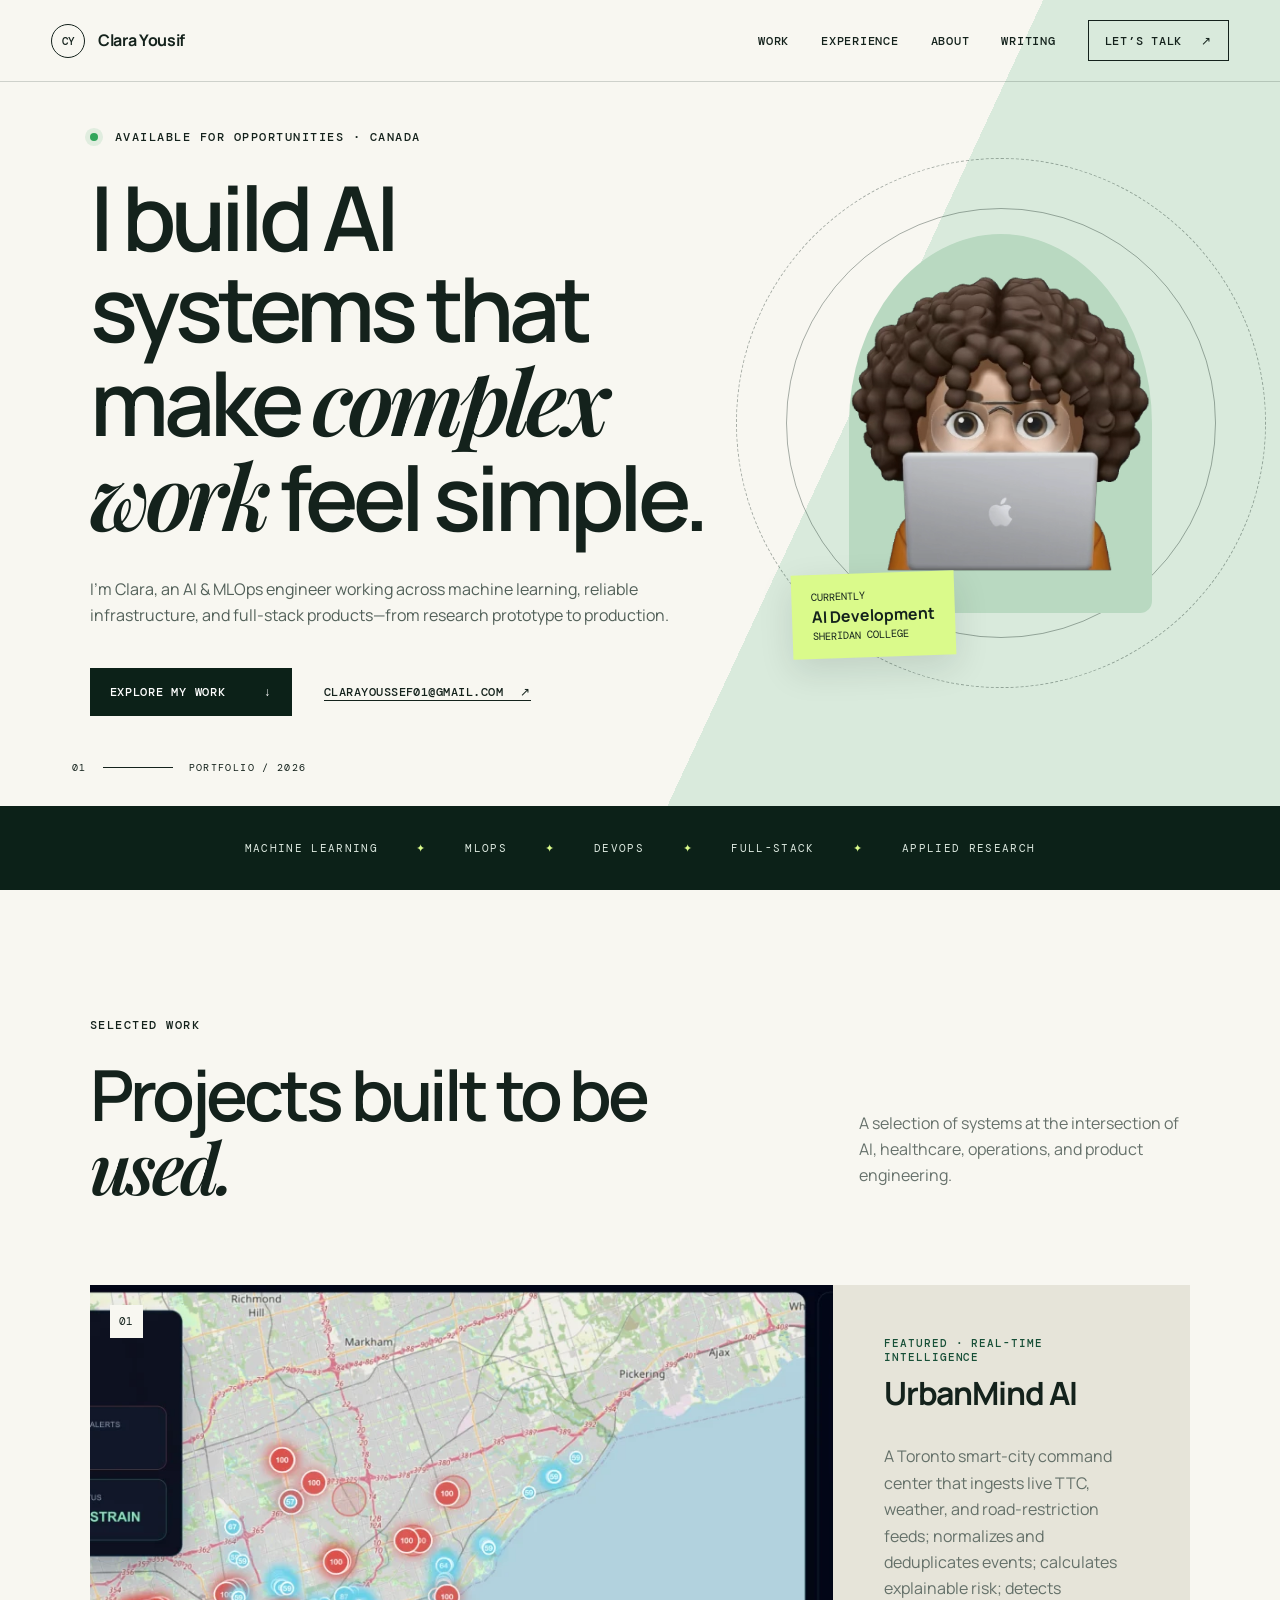
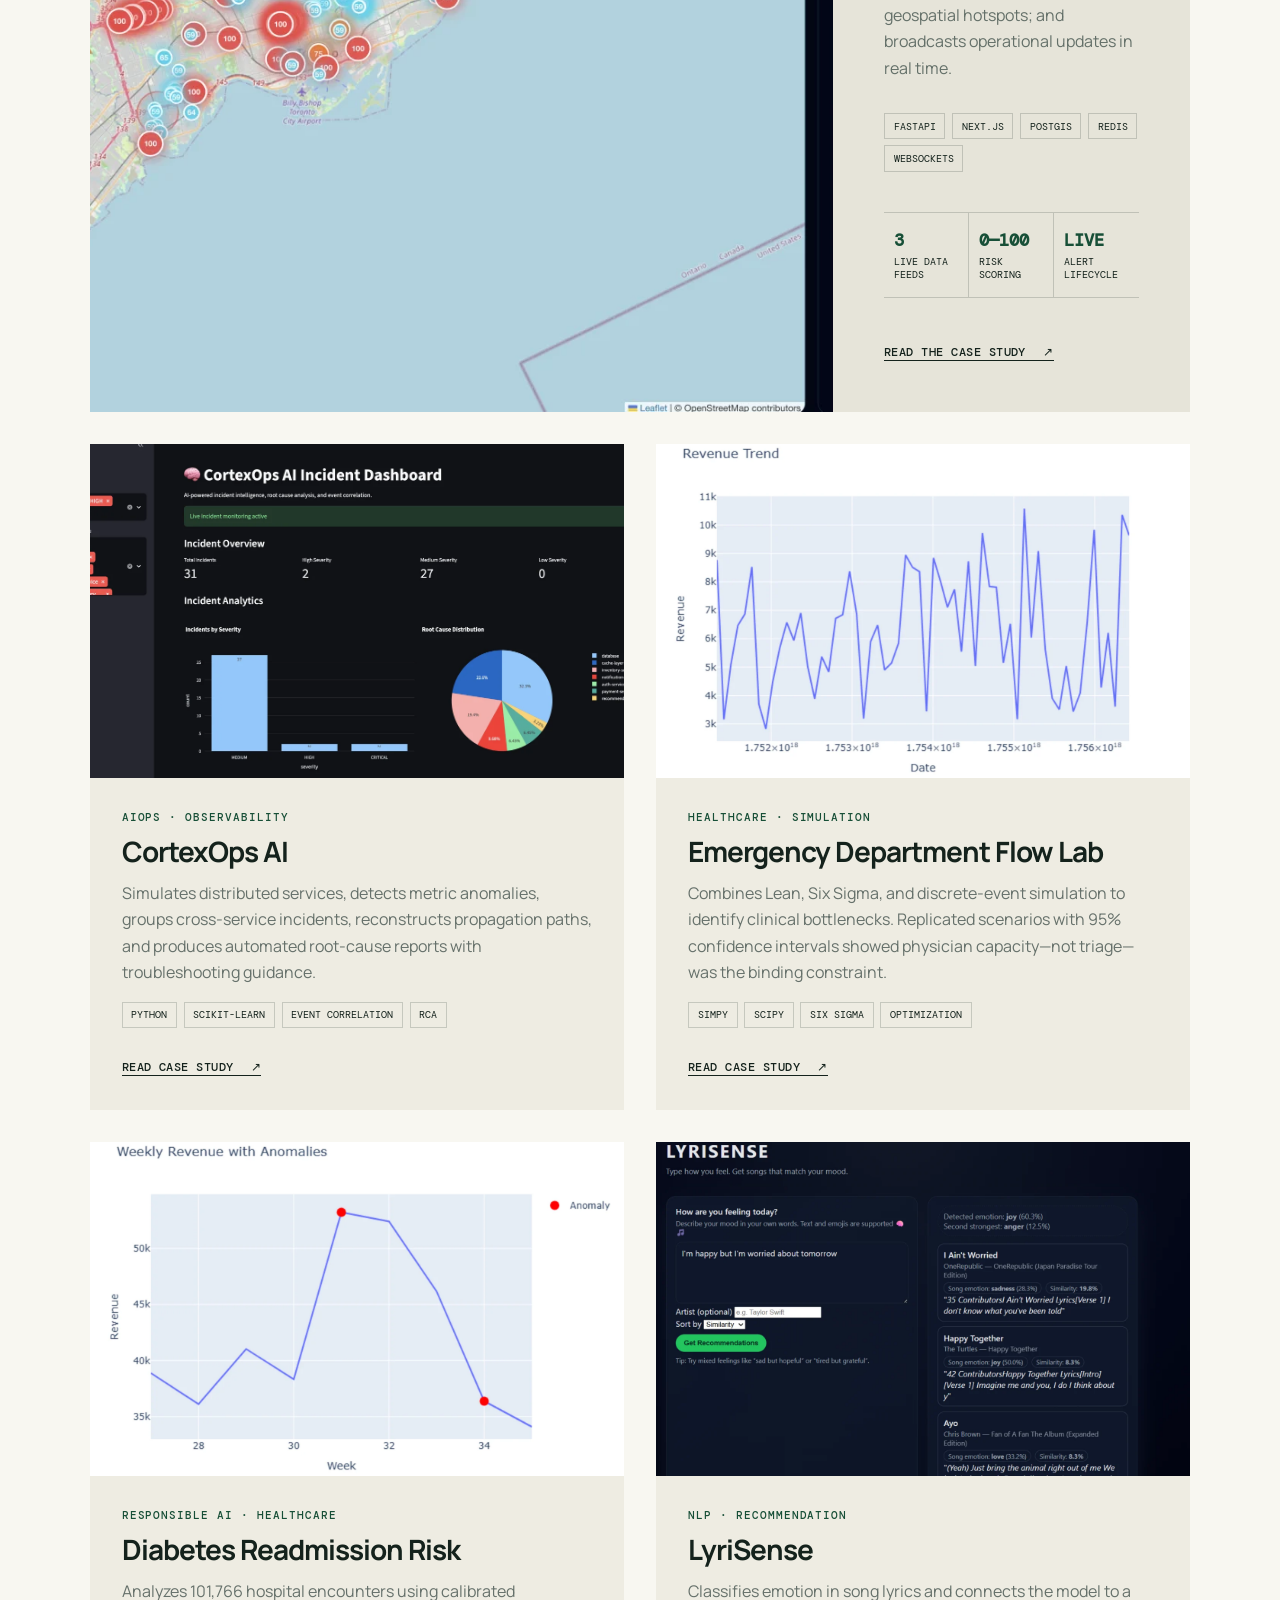
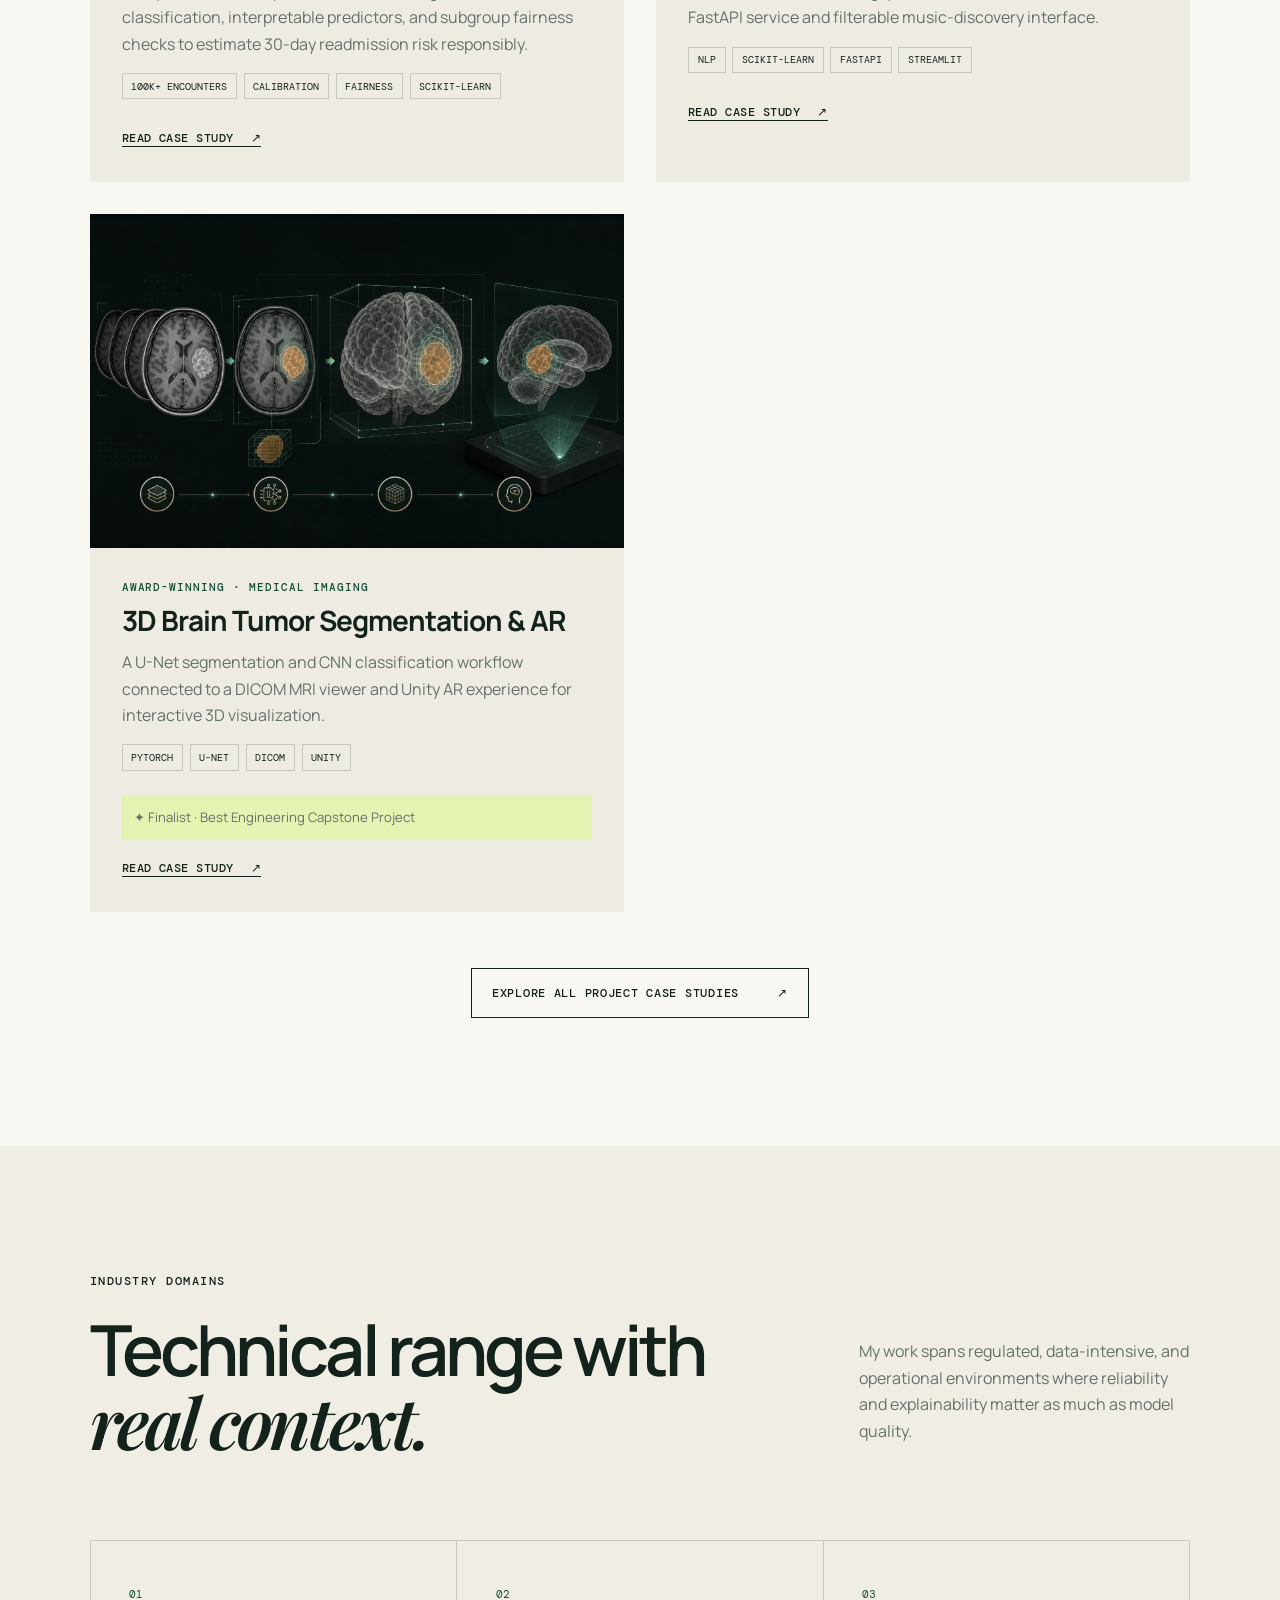
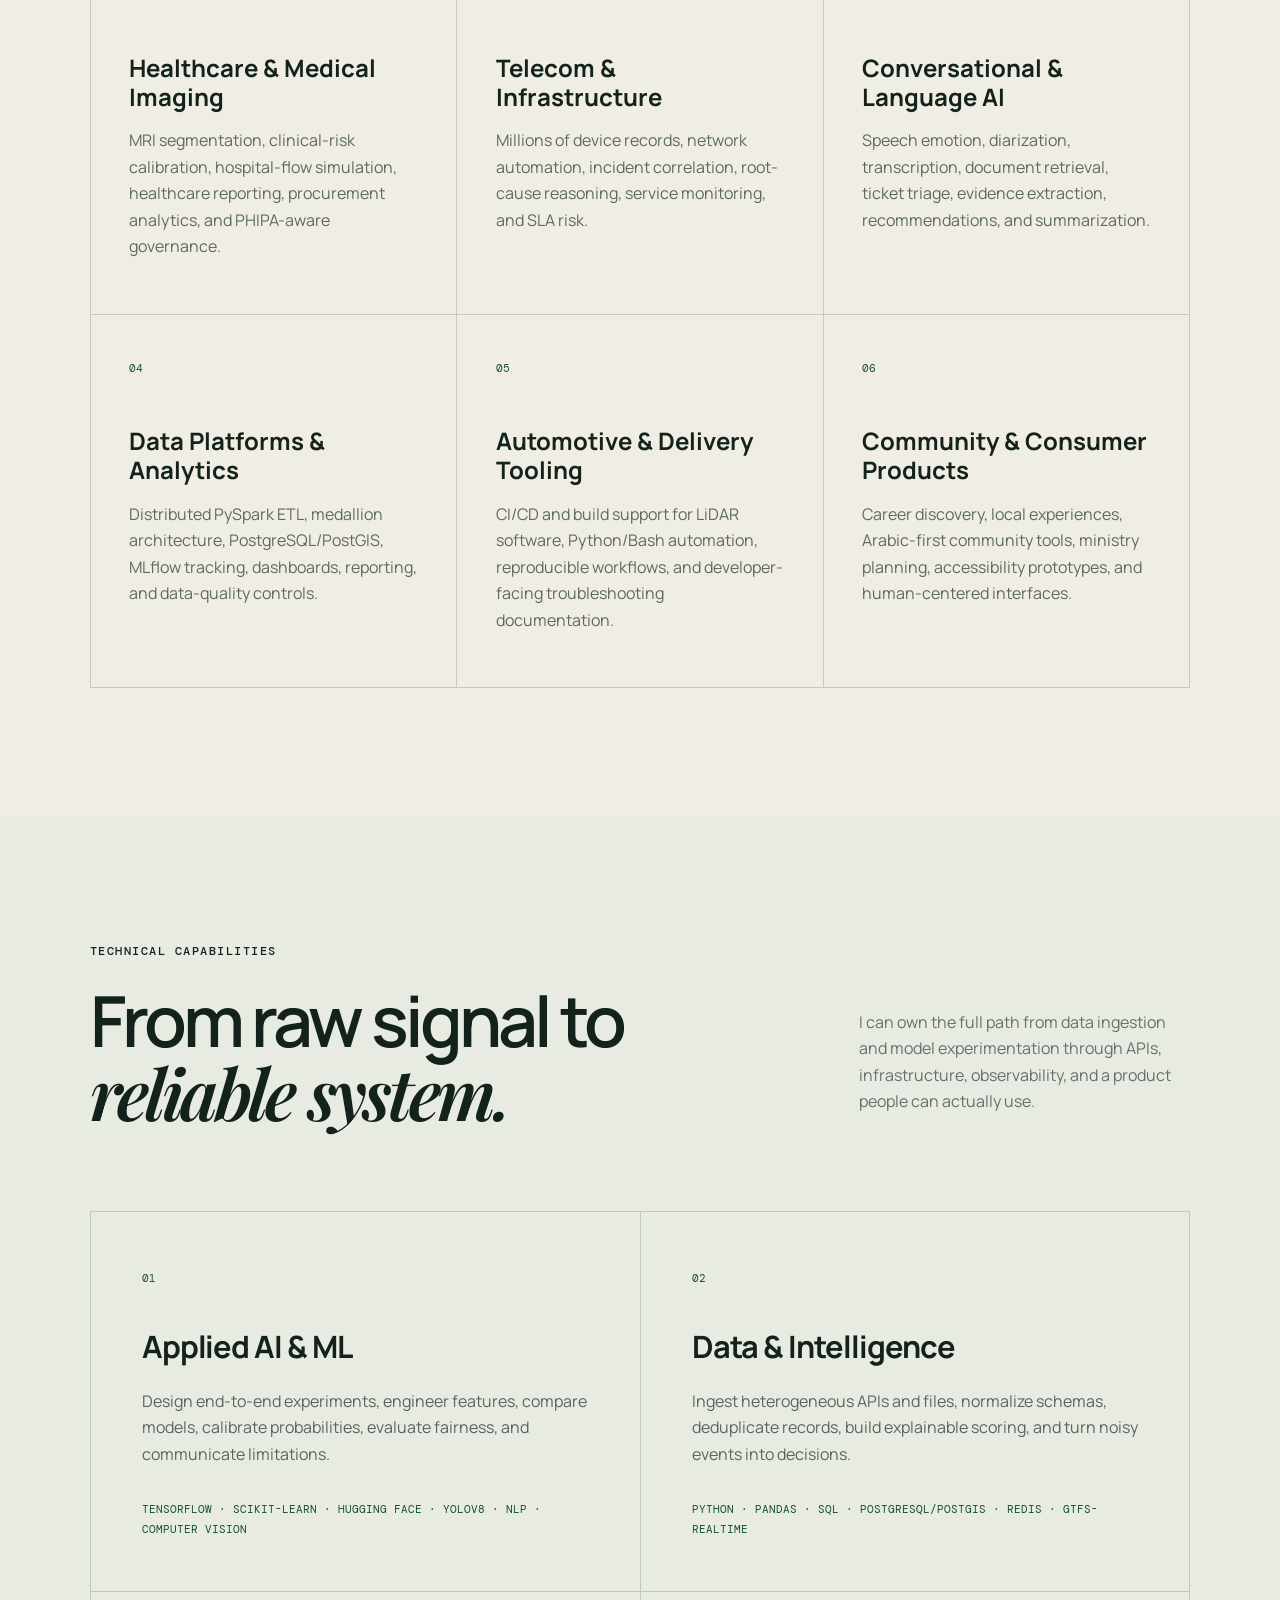
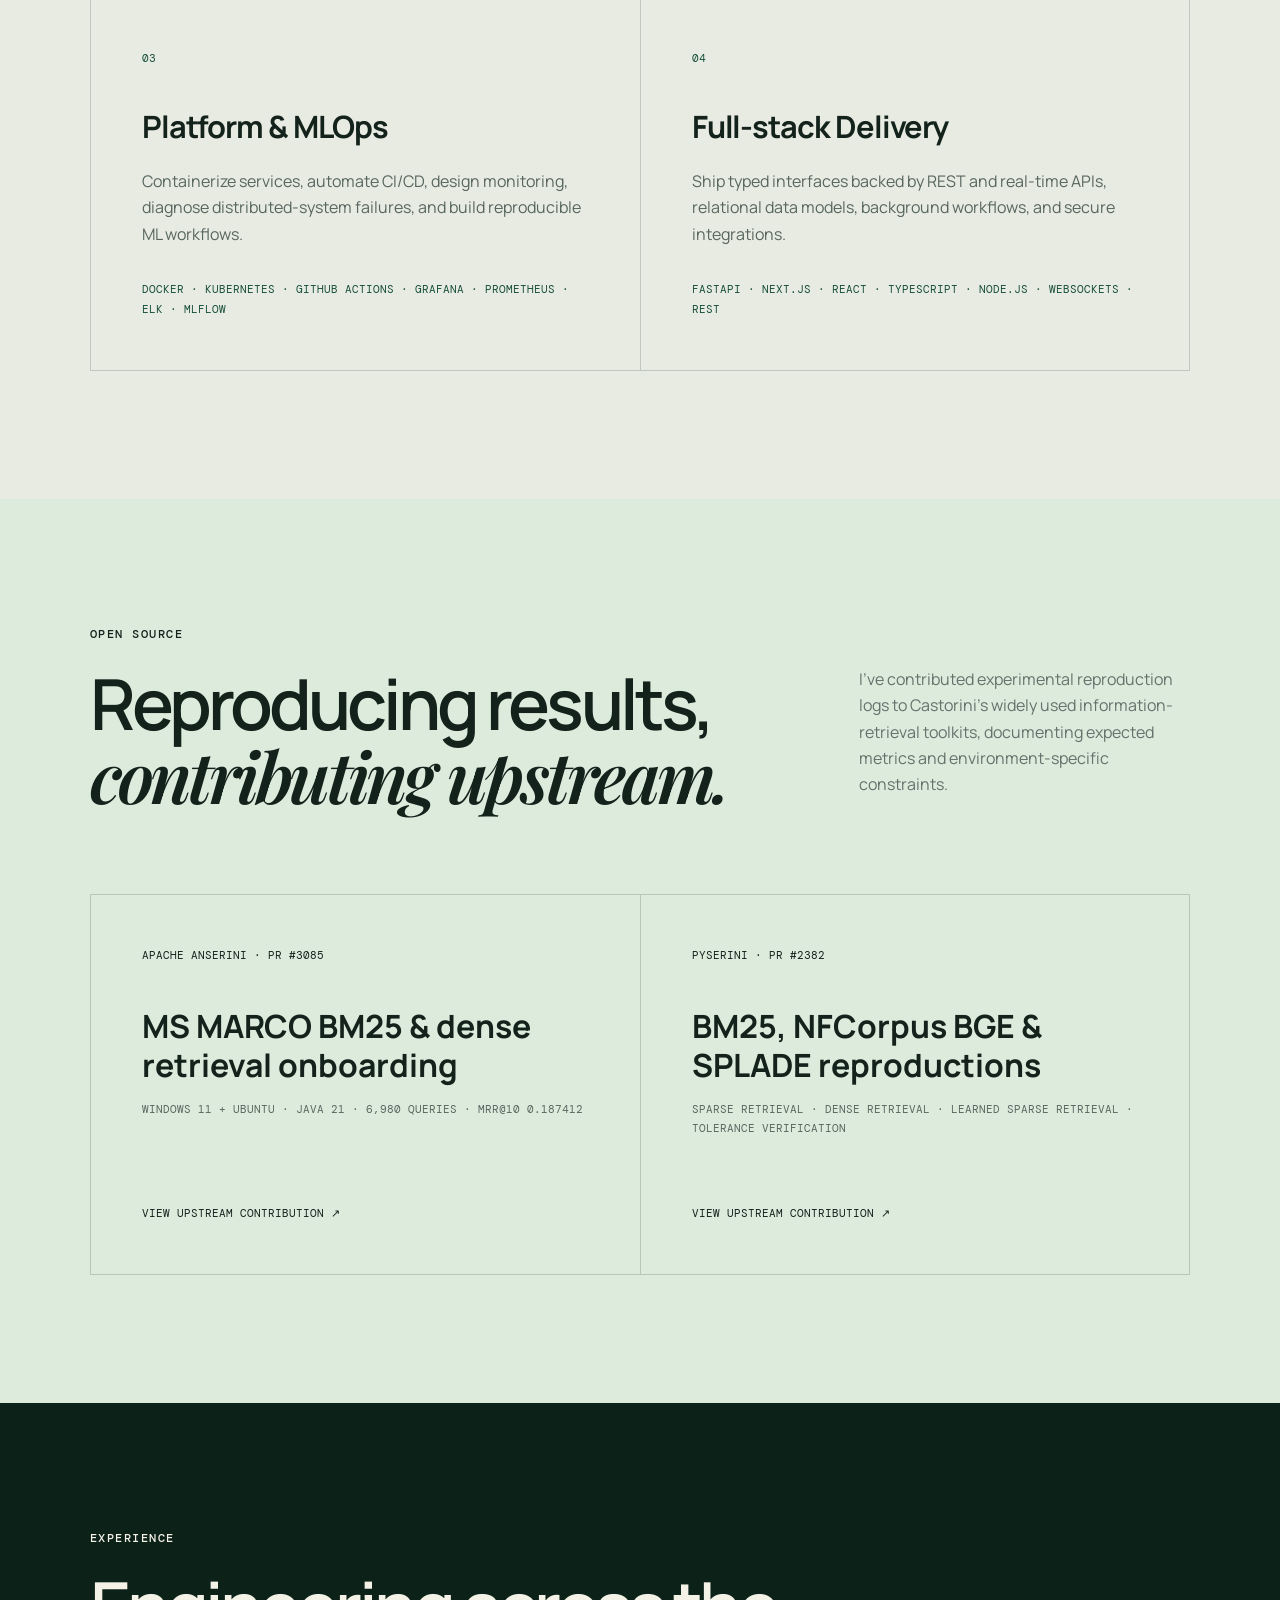
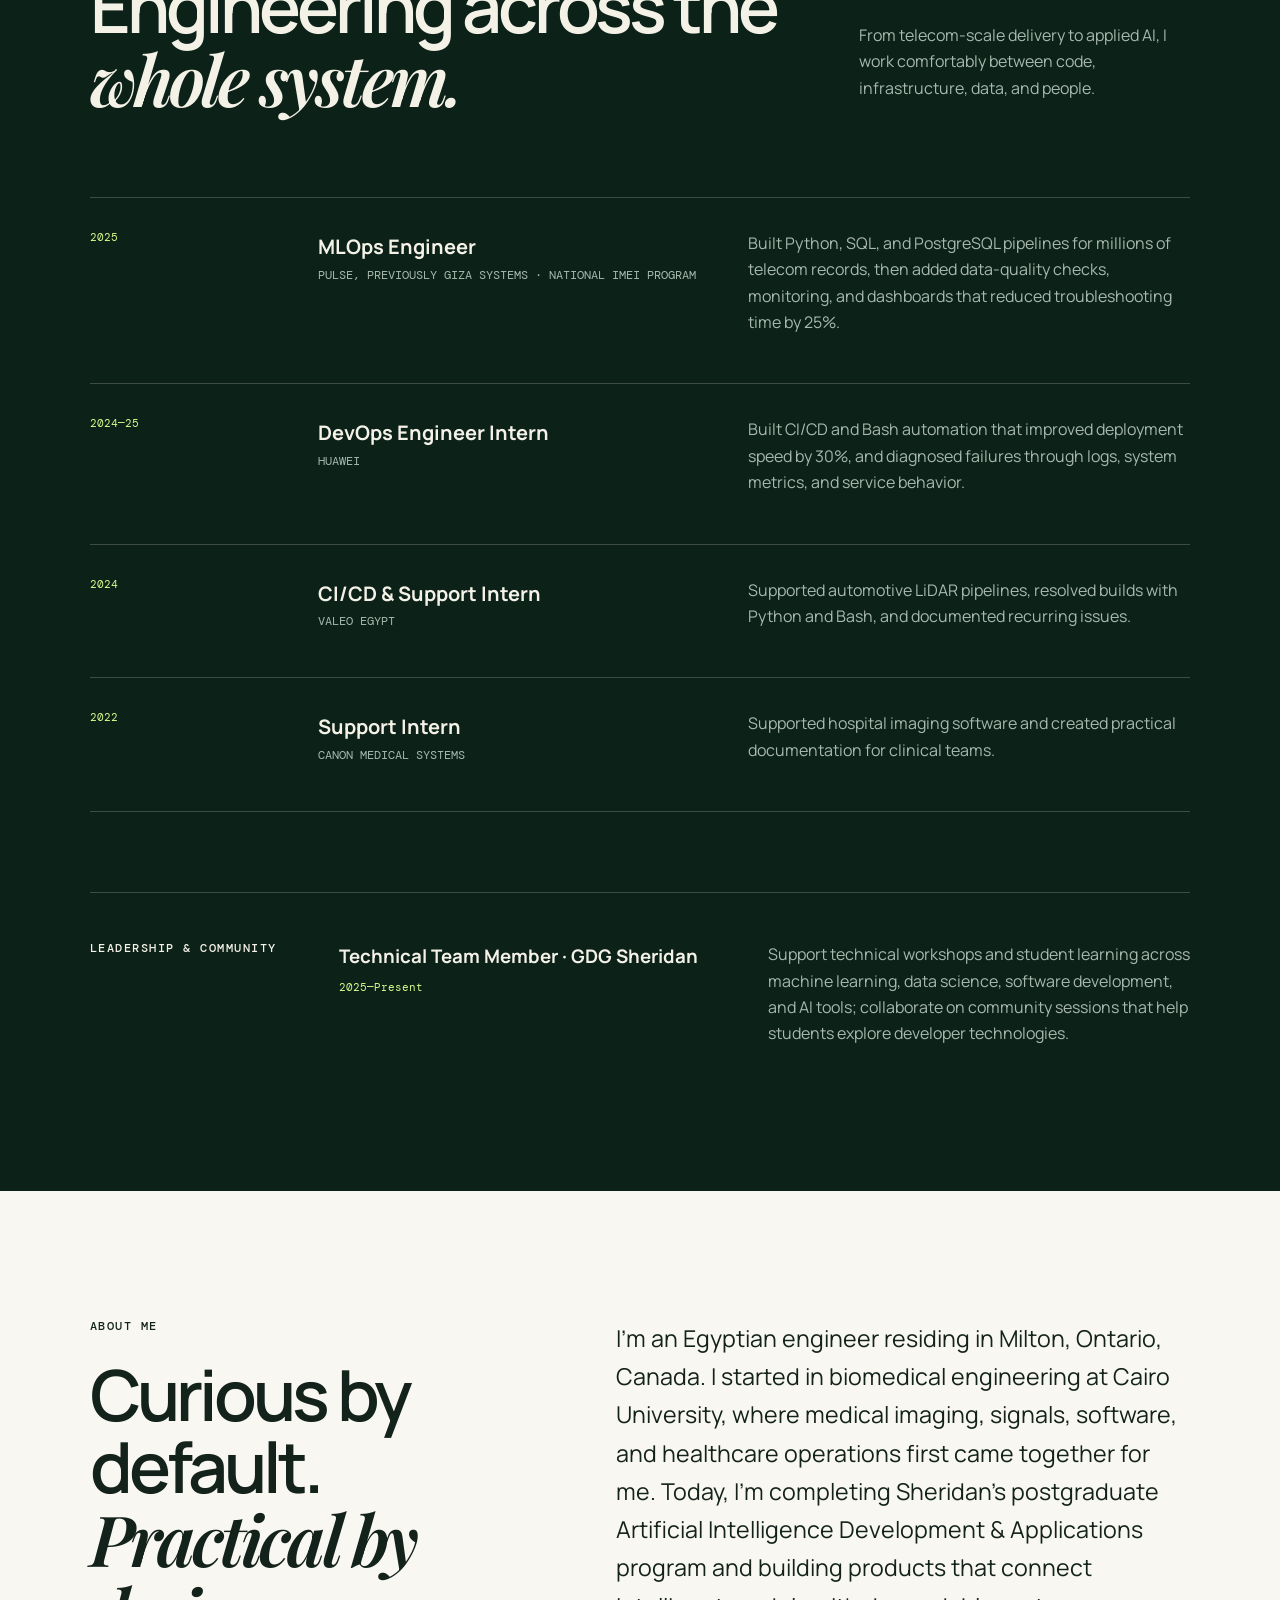
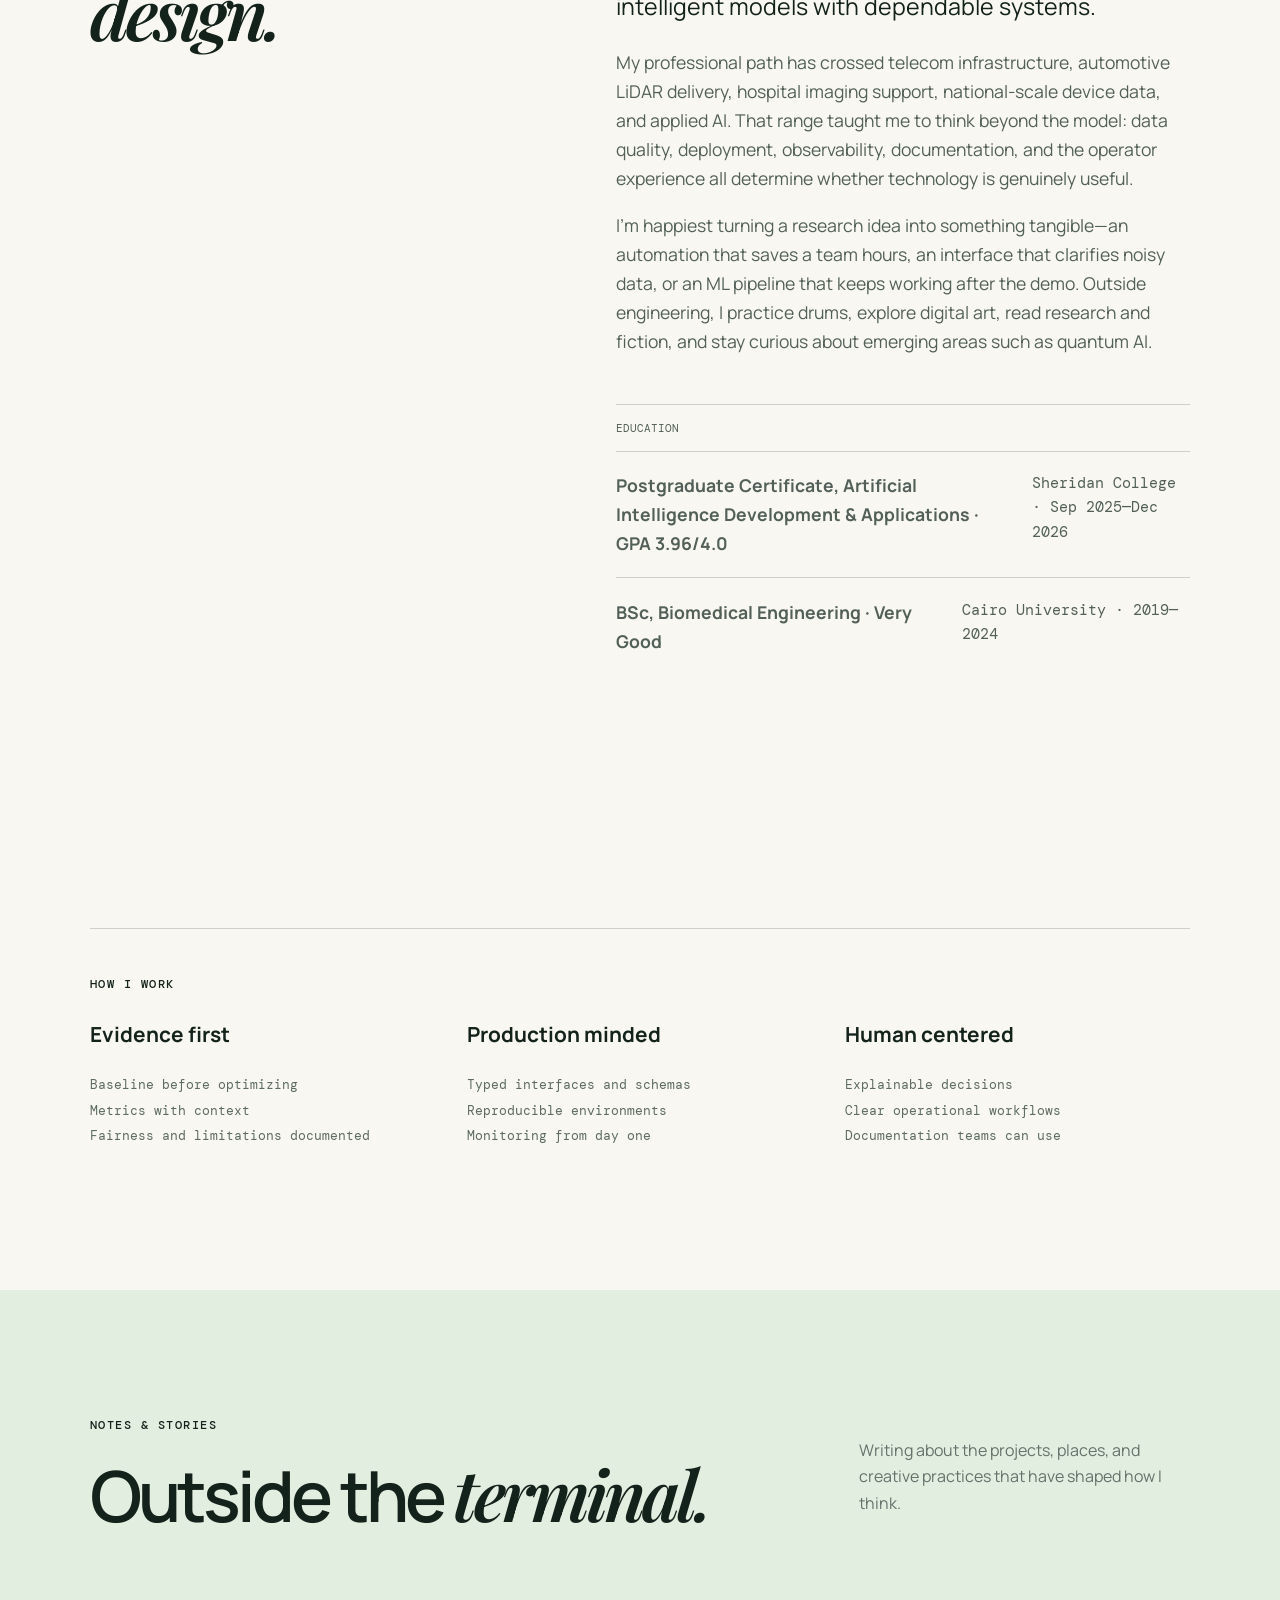
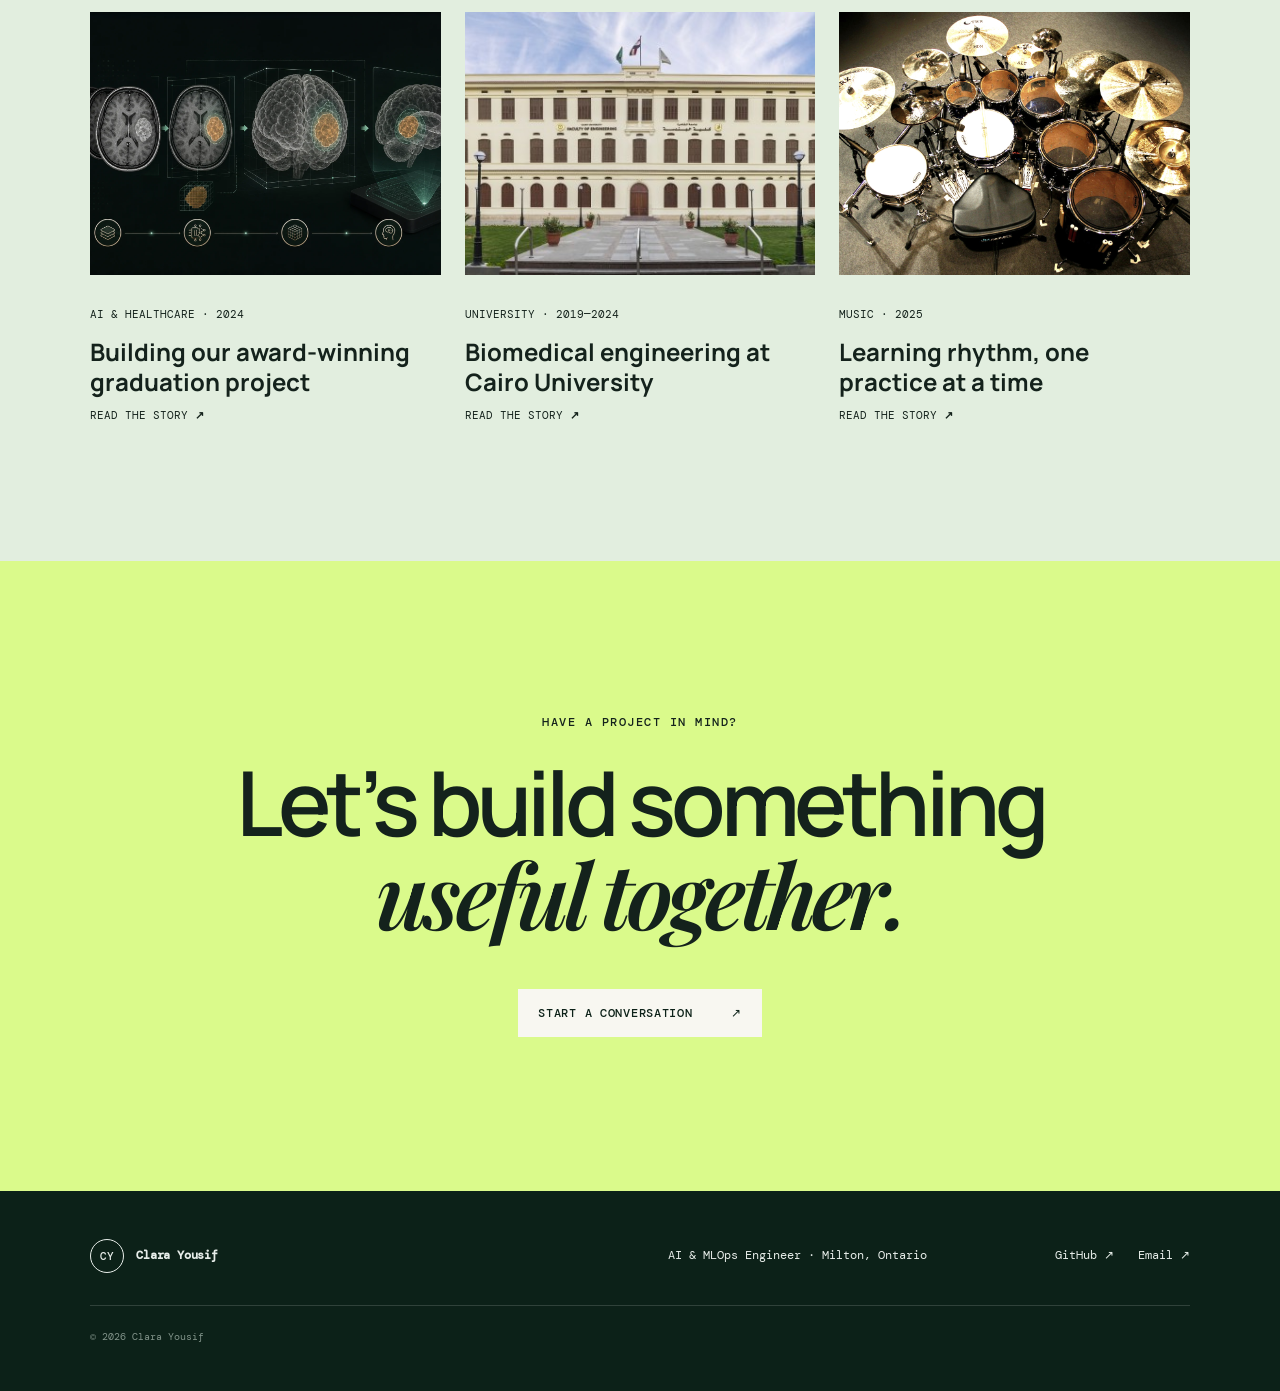
==== commit d7d05761: "Correct nationality wording" ====
--- a/index.html
+++ b/index.html
@@ -136,7 +136,7 @@
 
       <section class="section about" id="about">
         <div class="about-lead reveal"><p class="eyebrow">About me</p><h2>Curious by default.<br /><em>Practical by design.</em></h2></div>
-        <div class="about-copy reveal"><p>I’m an Egyptian-Canadian engineer based in Milton, Ontario. I started in biomedical engineering at Cairo University, where medical imaging, signals, software, and healthcare operations first came together for me. Today, I’m completing Sheridan’s postgraduate Artificial Intelligence Development &amp; Applications program and building products that connect intelligent models with dependable systems.</p><p>My professional path has crossed telecom infrastructure, automotive LiDAR delivery, hospital imaging support, national-scale device data, and applied AI. That range taught me to think beyond the model: data quality, deployment, observability, documentation, and the operator experience all determine whether technology is genuinely useful.</p><p>I’m happiest turning a research idea into something tangible—an automation that saves a team hours, an interface that clarifies noisy data, or an ML pipeline that keeps working after the demo. Outside engineering, I practice drums, explore digital art, read research and fiction, and stay curious about emerging areas such as quantum AI.</p><div class="education"><span>Education</span><div><strong>Postgraduate Certificate, Artificial Intelligence Development &amp; Applications · GPA 3.96/4.0</strong><small>Sheridan College · Sep 2025—Dec 2026</small></div><div><strong>BSc, Biomedical Engineering · Very Good</strong><small>Cairo University · 2019—2024</small></div></div></div>
+        <div class="about-copy reveal"><p>I’m an Egyptian engineer residing in Milton, Ontario, Canada. I started in biomedical engineering at Cairo University, where medical imaging, signals, software, and healthcare operations first came together for me. Today, I’m completing Sheridan’s postgraduate Artificial Intelligence Development &amp; Applications program and building products that connect intelligent models with dependable systems.</p><p>My professional path has crossed telecom infrastructure, automotive LiDAR delivery, hospital imaging support, national-scale device data, and applied AI. That range taught me to think beyond the model: data quality, deployment, observability, documentation, and the operator experience all determine whether technology is genuinely useful.</p><p>I’m happiest turning a research idea into something tangible—an automation that saves a team hours, an interface that clarifies noisy data, or an ML pipeline that keeps working after the demo. Outside engineering, I practice drums, explore digital art, read research and fiction, and stay curious about emerging areas such as quantum AI.</p><div class="education"><span>Education</span><div><strong>Postgraduate Certificate, Artificial Intelligence Development &amp; Applications · GPA 3.96/4.0</strong><small>Sheridan College · Sep 2025—Dec 2026</small></div><div><strong>BSc, Biomedical Engineering · Very Good</strong><small>Cairo University · 2019—2024</small></div></div></div>
         <div class="skills reveal"><p class="eyebrow">How I work</p><div class="skill-columns"><div><h3>Evidence first</h3><p>Baseline before optimizing<br />Metrics with context<br />Fairness and limitations documented</p></div><div><h3>Production minded</h3><p>Typed interfaces and schemas<br />Reproducible environments<br />Monitoring from day one</p></div><div><h3>Human centered</h3><p>Explainable decisions<br />Clear operational workflows<br />Documentation teams can use</p></div></div></div>
       </section>
 
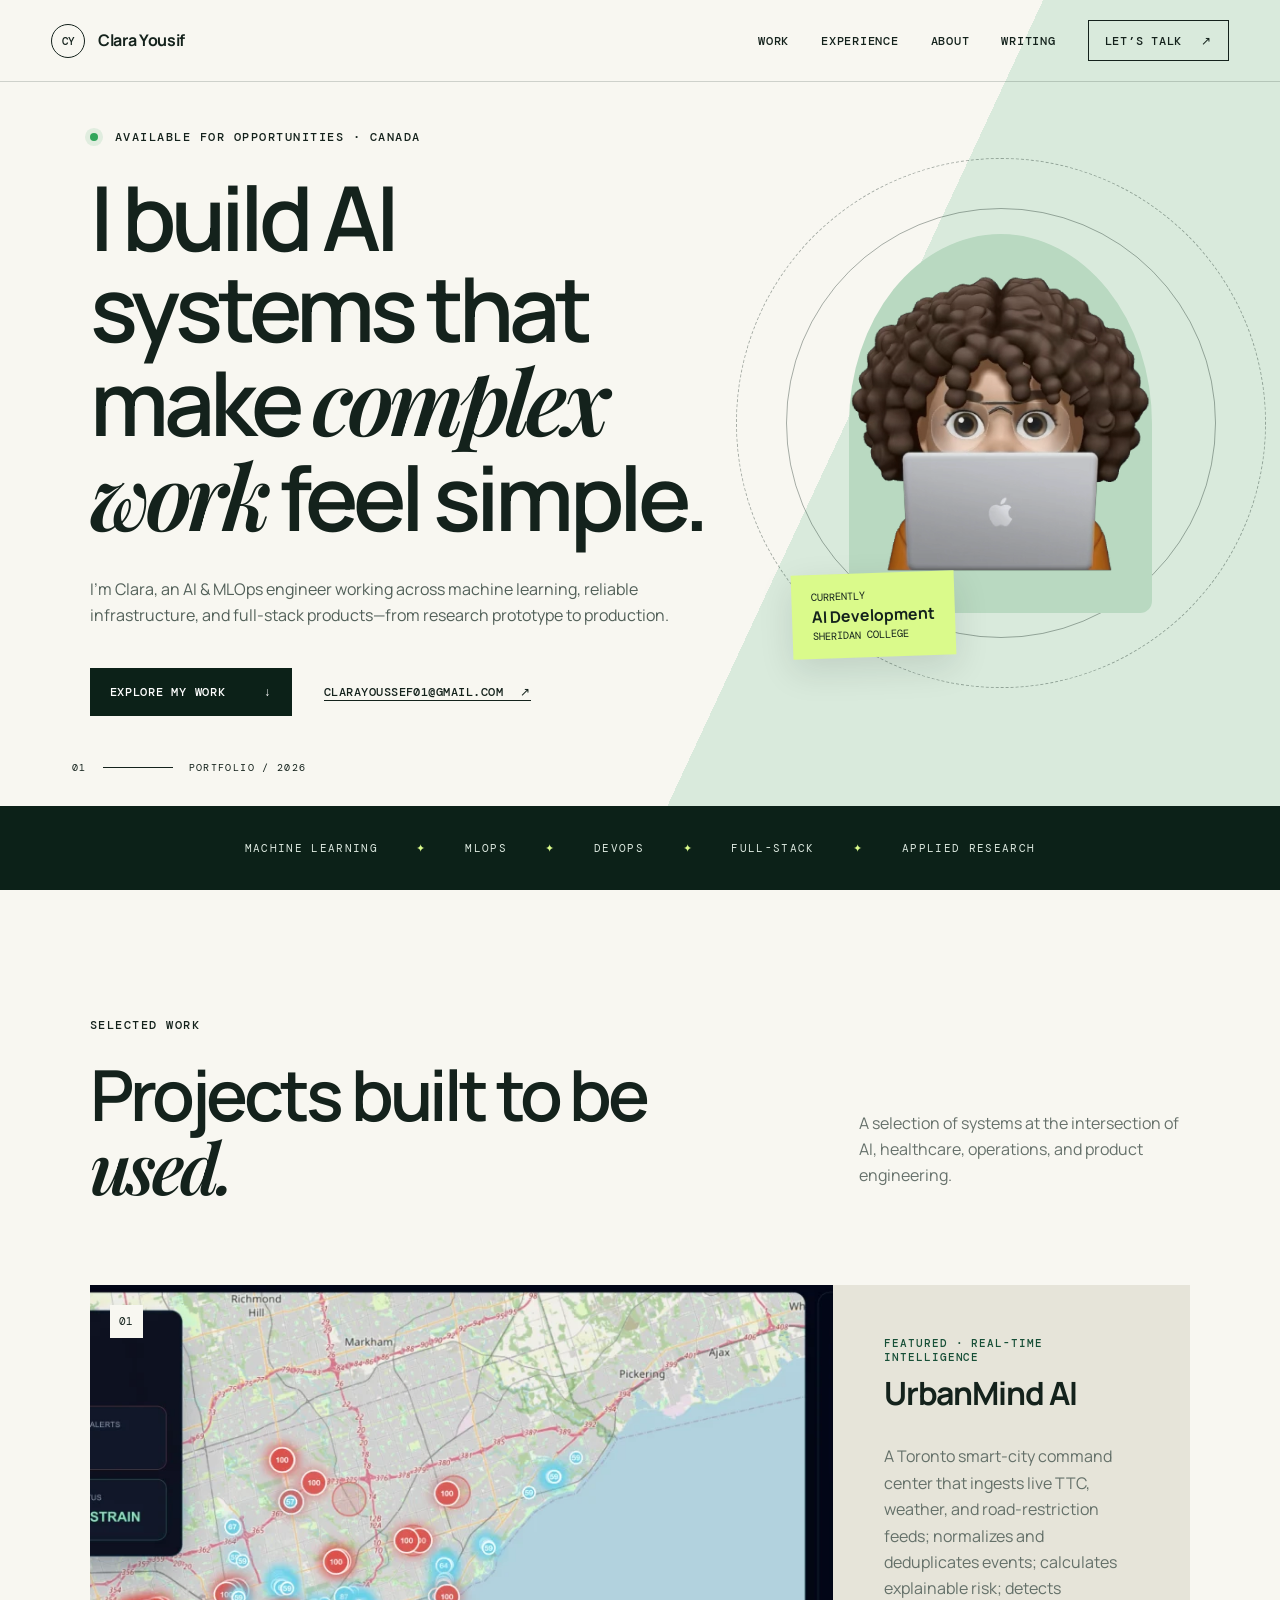
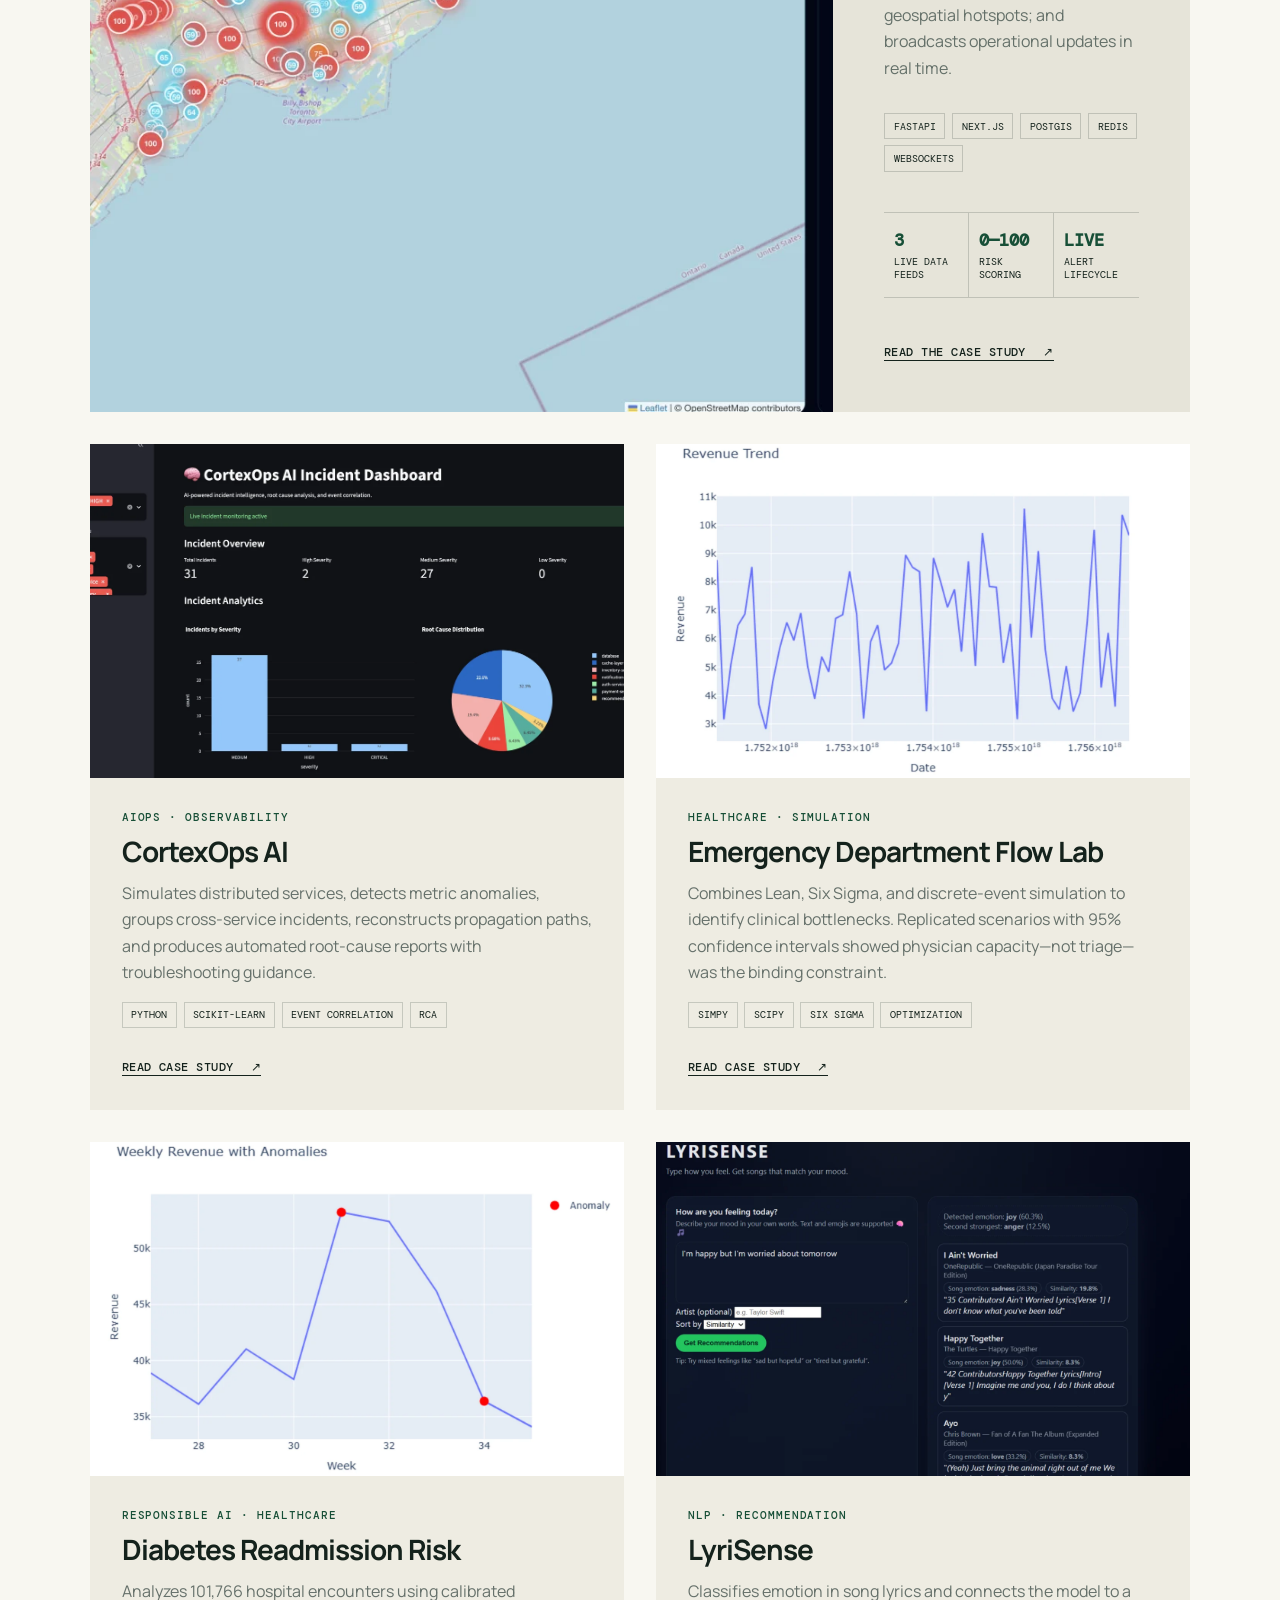
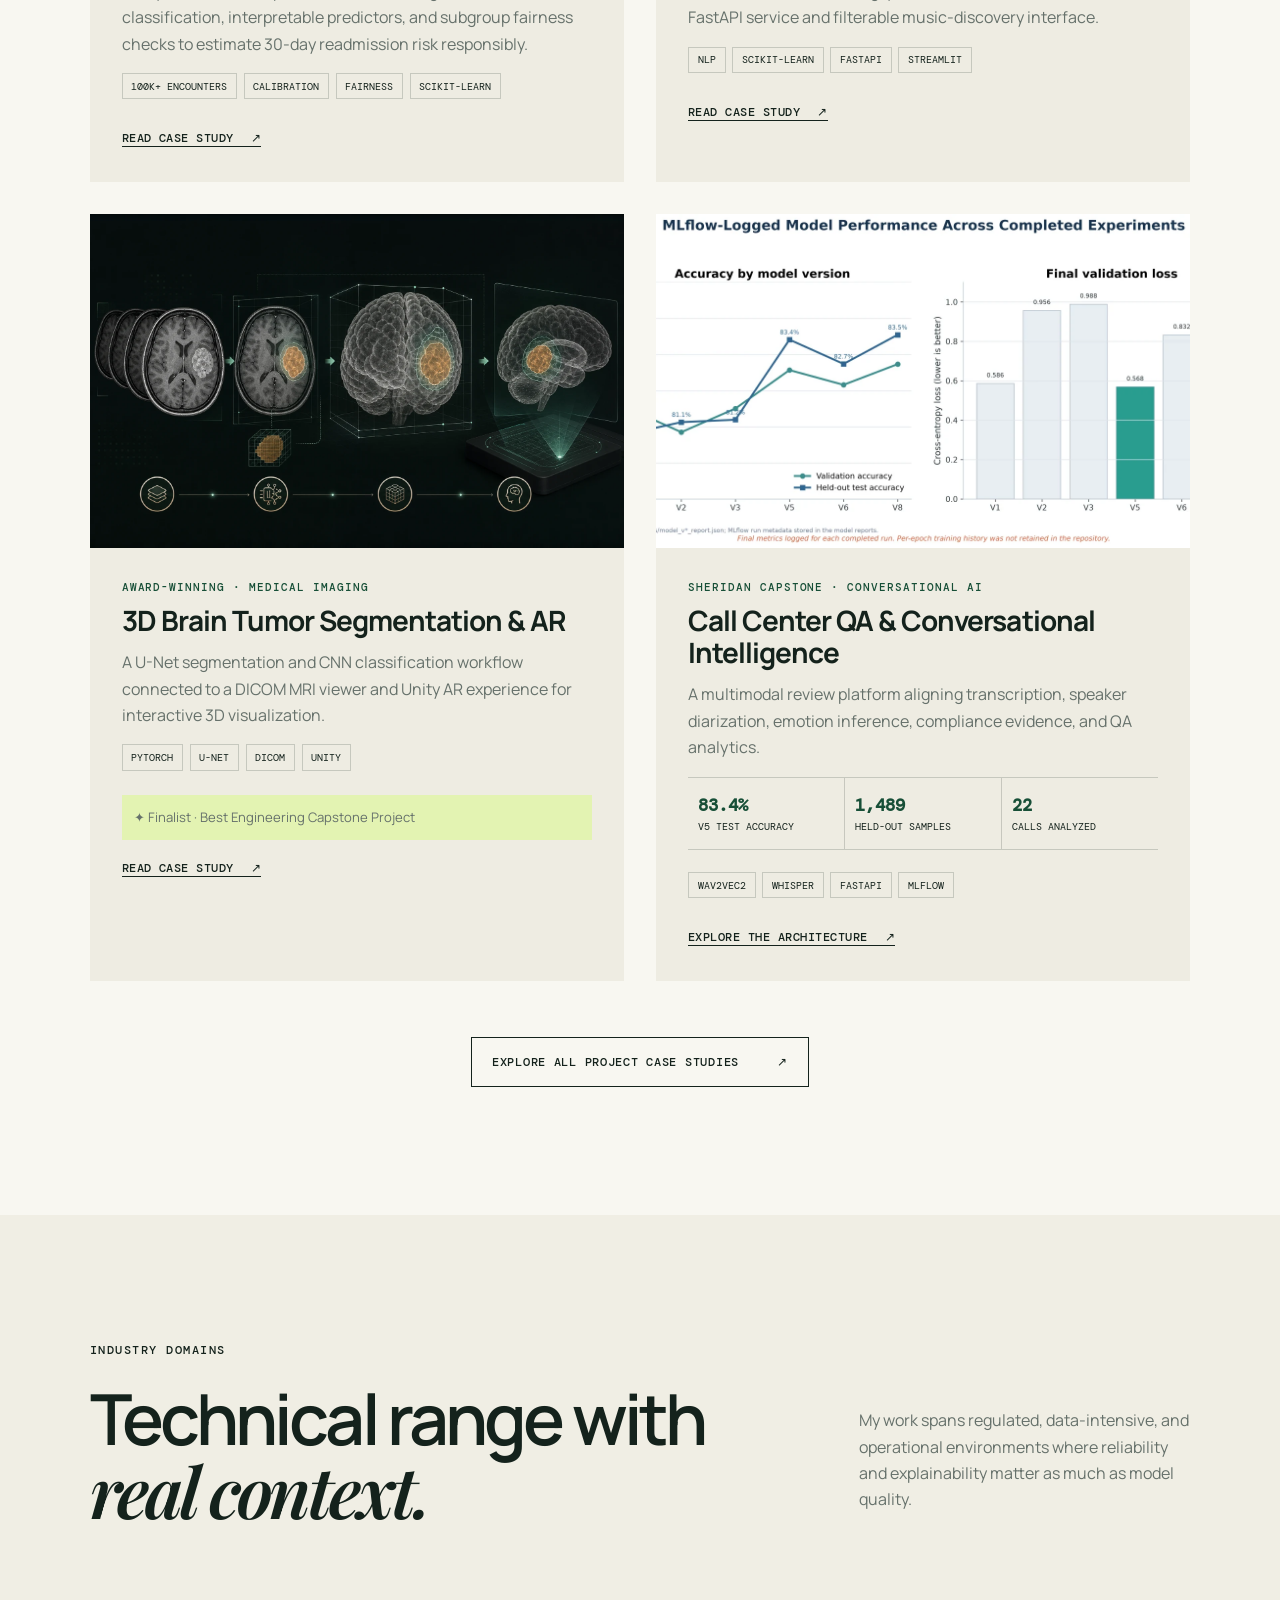
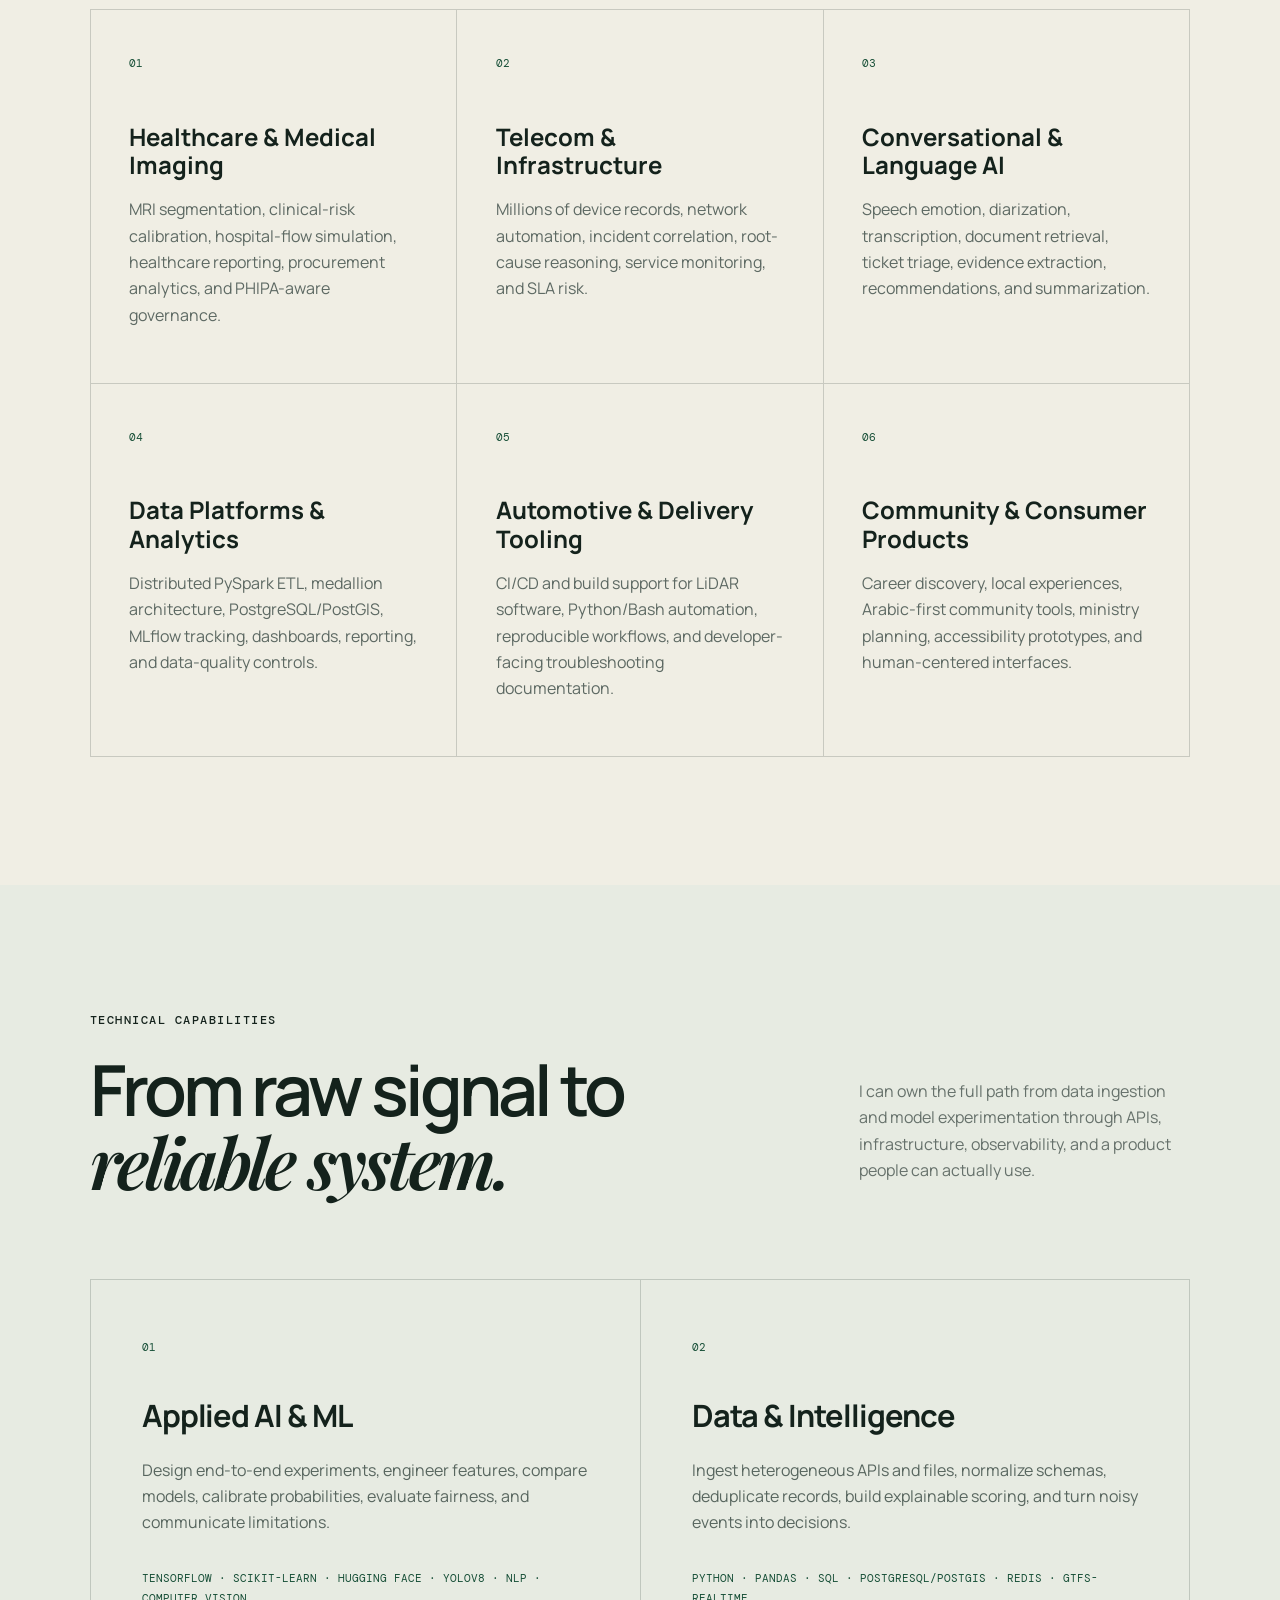
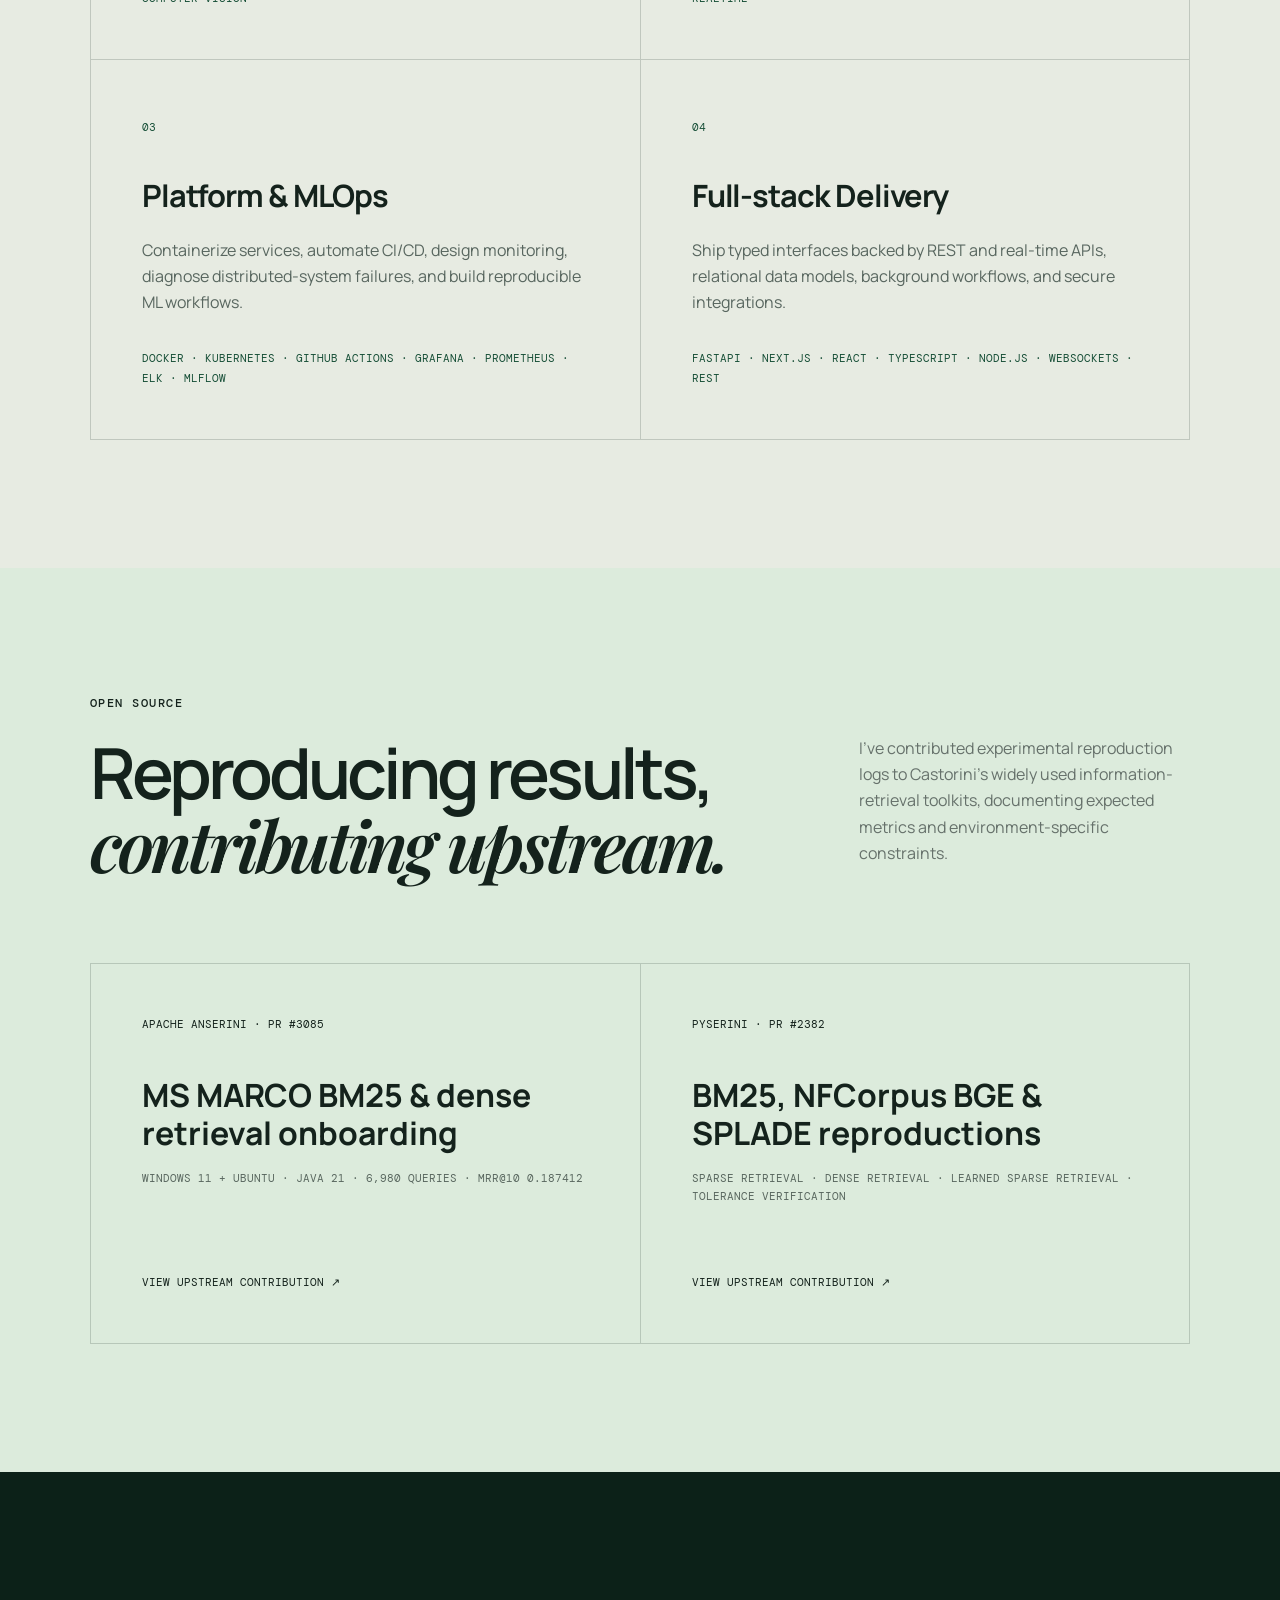
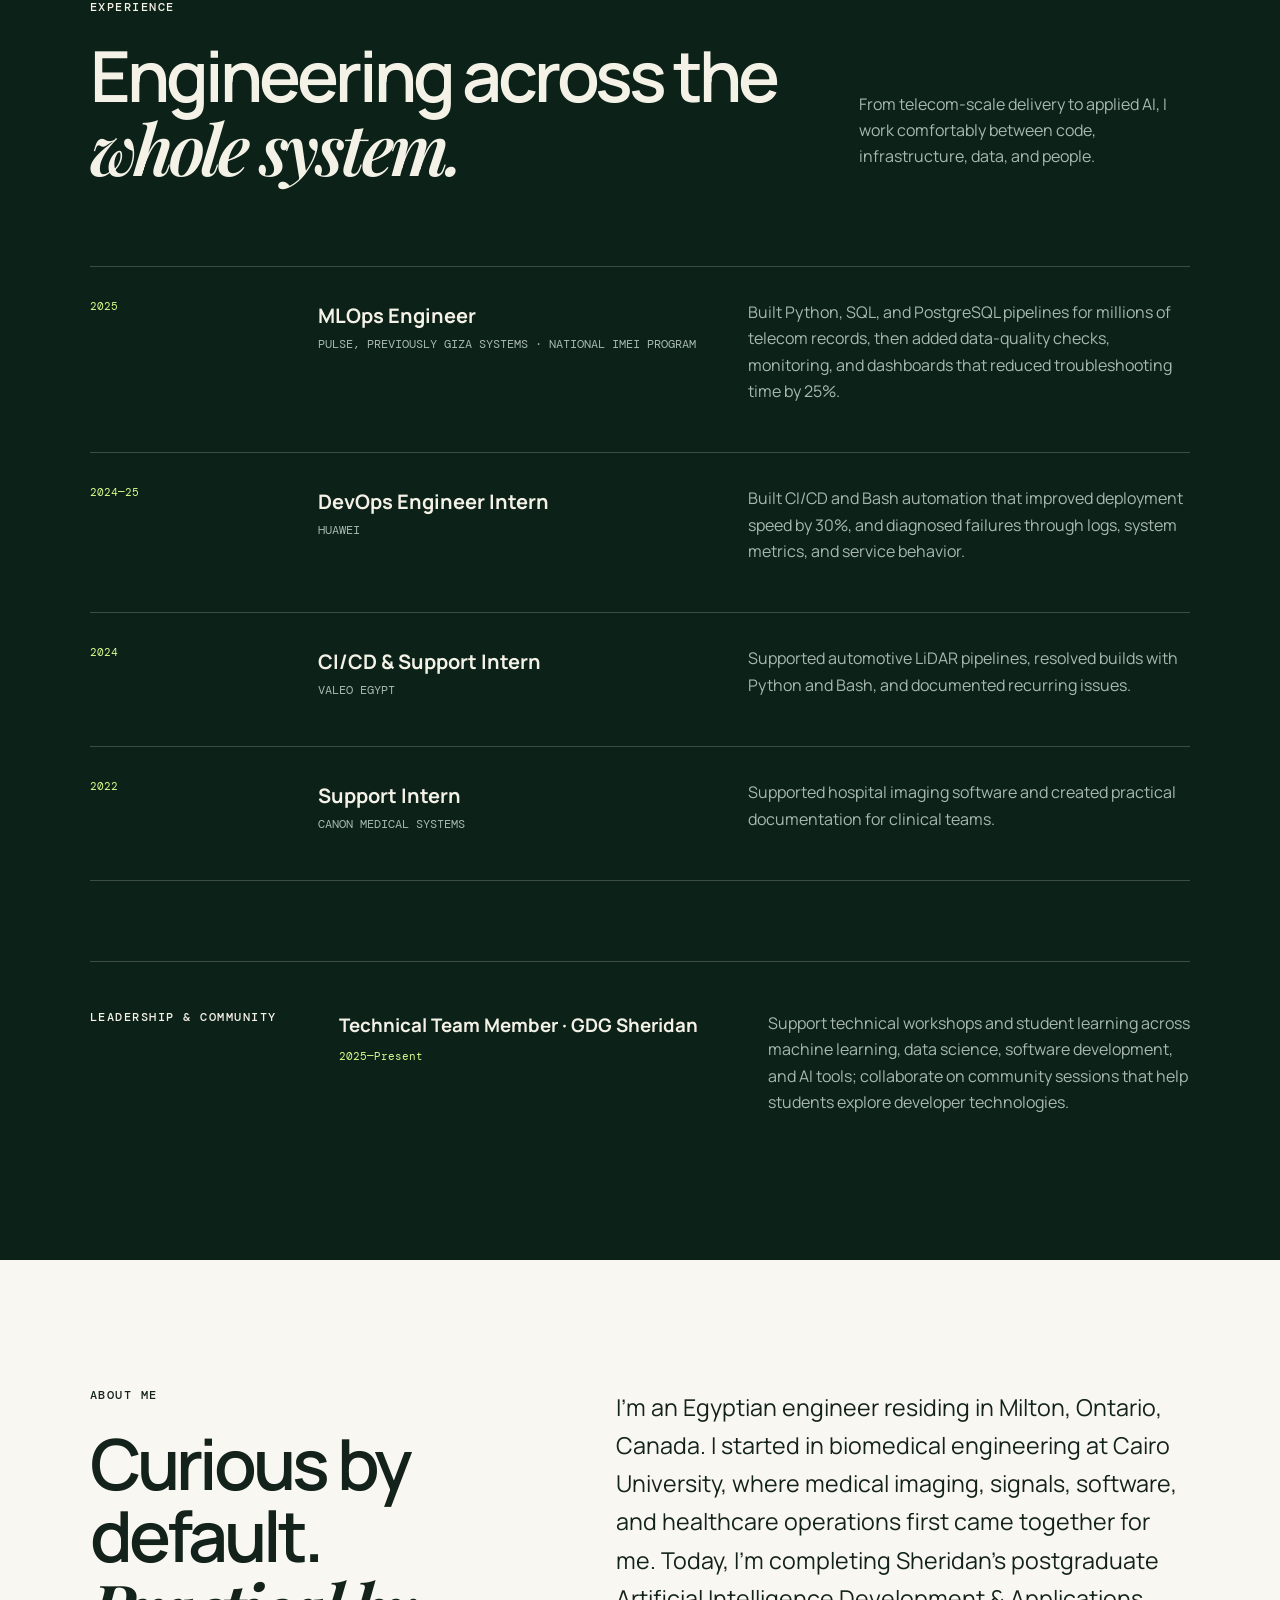
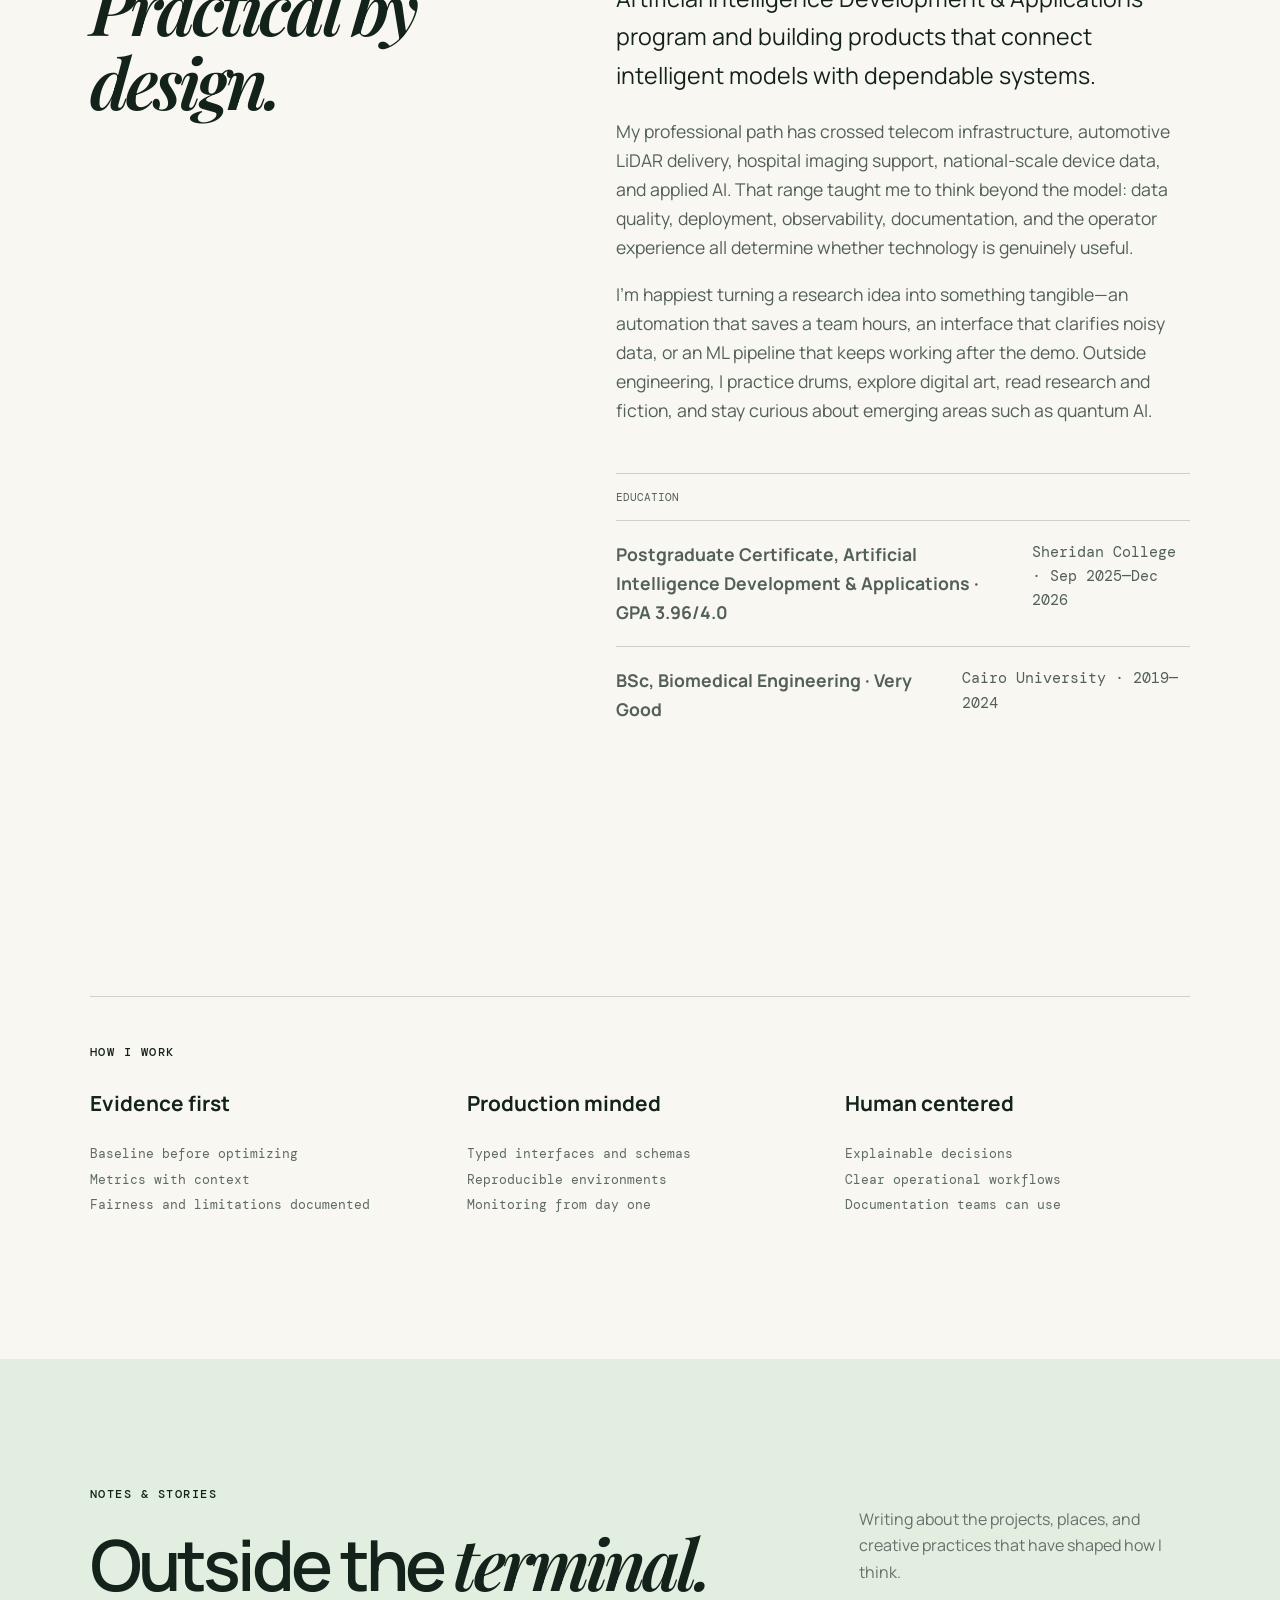
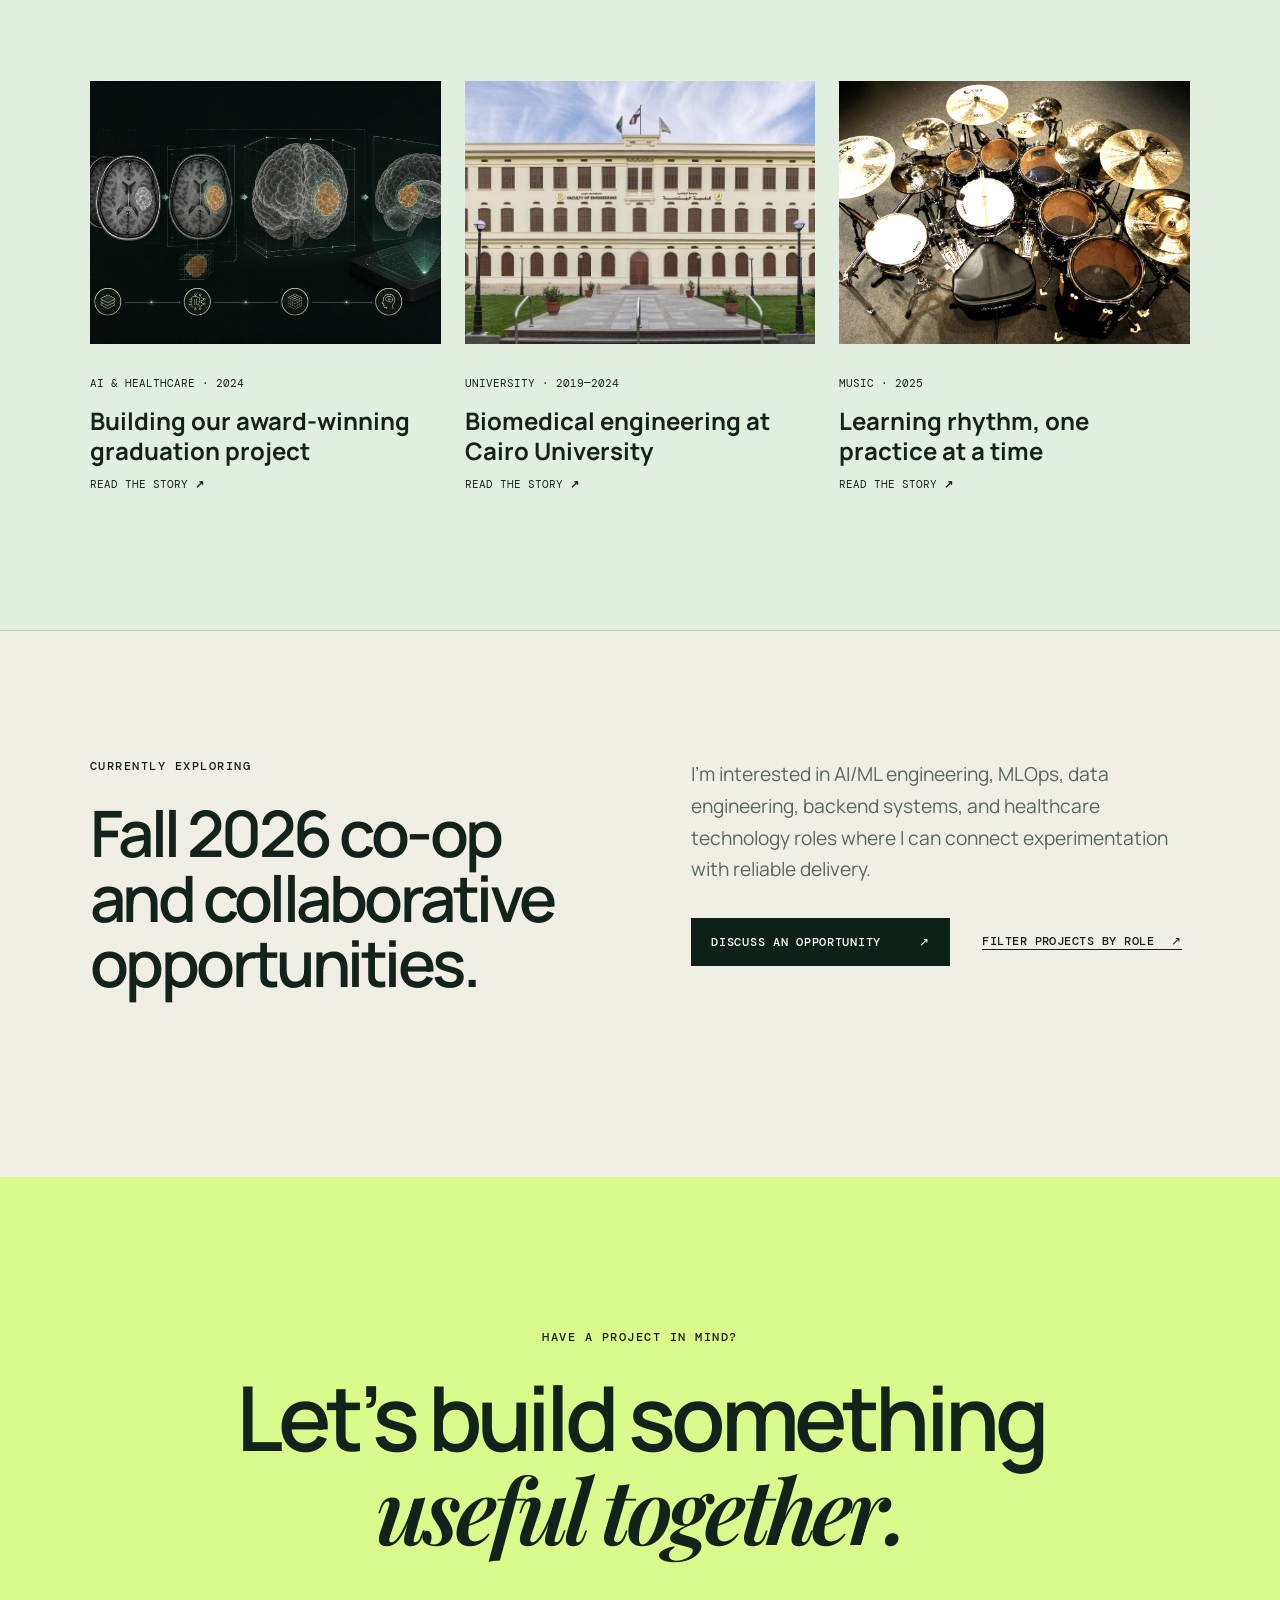
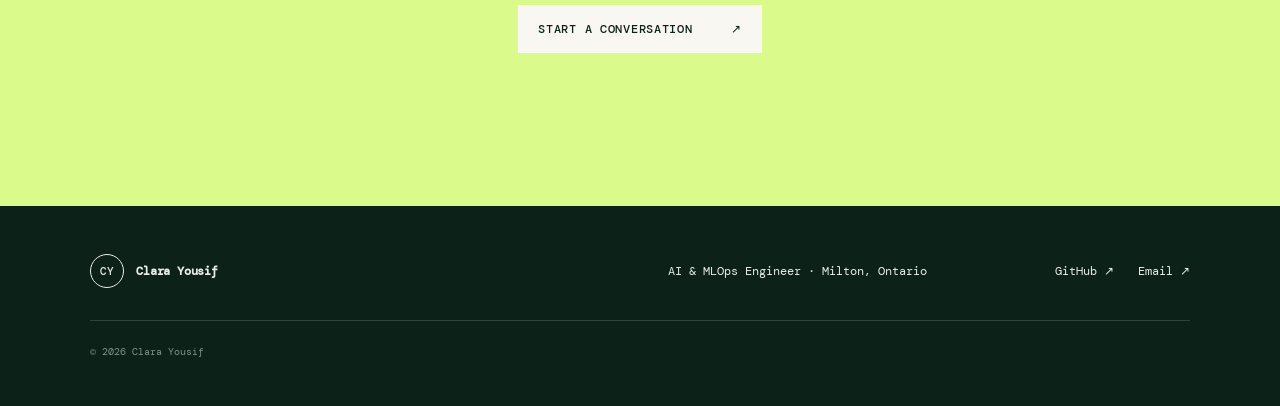
==== commit f0f61d8f: "Expand capstone and add recruiter portfolio features" ====
--- a/index.html
+++ b/index.html
@@ -89,6 +89,7 @@
             <div class="project-body"><p class="project-type">NLP · Recommendation</p><h3>LyriSense</h3><p>Classifies emotion in song lyrics and connects the model to a FastAPI service and filterable music-discovery interface.</p><div class="tags"><span>NLP</span><span>scikit-learn</span><span>FastAPI</span><span>Streamlit</span></div><a class="arrow-link" href="./projects/project.html?id=lyrisense">Read case study <span>↗</span></a></div>
           </article>
           <article class="project-card reveal"><a href="./projects/project.html?id=brain-tumor-ar"><img src="./assets/images/projects/brain-tumor-segmentation-cover.webp" alt="Scientific visualization of MRI tumor segmentation and 3D reconstruction" /></a><div class="project-body"><p class="project-type">Award-winning · Medical Imaging</p><h3>3D Brain Tumor Segmentation &amp; AR</h3><p>A U-Net segmentation and CNN classification workflow connected to a DICOM MRI viewer and Unity AR experience for interactive 3D visualization.</p><div class="tags"><span>PyTorch</span><span>U-Net</span><span>DICOM</span><span>Unity</span></div><p class="award">✦ Finalist · Best Engineering Capstone Project</p><a class="arrow-link" href="./projects/project.html?id=brain-tumor-ar">Read case study <span>↗</span></a></div></article>
+          <article class="project-card reveal"><a href="./projects/project.html?id=ai-ml-capstone"><img src="./assets/images/projects/capstone-mlflow.webp" alt="MLflow model comparison for the Sheridan conversational-intelligence capstone" /></a><div class="project-body"><p class="project-type">Sheridan capstone · Conversational AI</p><h3>Call Center QA &amp; Conversational Intelligence</h3><p>A multimodal review platform aligning transcription, speaker diarization, emotion inference, compliance evidence, and QA analytics.</p><div class="project-metrics"><span><strong>83.4%</strong>V5 test accuracy</span><span><strong>1,489</strong>held-out samples</span><span><strong>22</strong>calls analyzed</span></div><div class="tags"><span>Wav2Vec2</span><span>Whisper</span><span>FastAPI</span><span>MLflow</span></div><a class="arrow-link" href="./projects/project.html?id=ai-ml-capstone">Explore the architecture <span>↗</span></a></div></article>
         </div>
         <div class="center"><a class="button button-outline" href="./projects/">Explore all project case studies <span>↗</span></a></div>
       </section>
@@ -149,6 +150,11 @@
         </div>
       </section>
 
+      <section class="availability section reveal" aria-labelledby="availability-title">
+        <div><p class="eyebrow">Currently exploring</p><h2 id="availability-title">Fall 2026 co-op and collaborative opportunities.</h2></div>
+        <div><p>I’m interested in AI/ML engineering, MLOps, data engineering, backend systems, and healthcare technology roles where I can connect experimentation with reliable delivery.</p><div class="availability-links"><a class="button button-primary" href="mailto:clarayoussef01@gmail.com?subject=Portfolio%20opportunity">Discuss an opportunity <span>↗</span></a><a class="text-link" href="./projects/">Filter projects by role <span>↗</span></a></div></div>
+      </section>
+
       <section class="contact-section reveal">
         <p class="eyebrow">Have a project in mind?</p><h2>Let’s build something<br /><em>useful together.</em></h2>
         <a class="button button-light" href="mailto:clarayoussef01@gmail.com">Start a conversation <span>↗</span></a>
--- a/assets/css/style.css
+++ b/assets/css/style.css
@@ -7,4 +7,6 @@
 @media(max-width:900px){.domain-grid{grid-template-columns:1fr 1fr}.volunteer{grid-template-columns:1fr}.hero-actions{flex-wrap:wrap}}
 @media(max-width:620px){.domain-grid{grid-template-columns:1fr}.domain-card{min-height:auto}}
 .open-source{background:#dcebdc}.oss-grid{display:grid;grid-template-columns:1fr 1fr;border-top:1px solid var(--line);border-left:1px solid var(--line)}.oss-card{padding:clamp(2rem,4vw,4rem);border-right:1px solid var(--line);border-bottom:1px solid var(--line);display:flex;flex-direction:column;min-height:380px}.oss-card p,.oss-card span,.oss-card b{font:.68rem/1.7 var(--mono);text-transform:uppercase}.oss-card h3{font-size:clamp(1.5rem,2.5vw,2.5rem);line-height:1.2;margin:2rem 0 1rem}.oss-card span{color:#59675f}.oss-card b{margin-top:auto;padding-top:2rem}.oss-card:hover{background:var(--lime)}
+.availability{display:grid;grid-template-columns:1fr 1fr;gap:8vw;align-items:start;background:var(--cream);border-top:1px solid var(--line)}.availability h2{font-size:clamp(2.5rem,5vw,5.5rem)}.availability>div:last-child>p{font-size:1.2rem;color:#58665f}.availability-links{display:flex;align-items:center;gap:2rem;flex-wrap:wrap;margin-top:2rem}
 @media(max-width:620px){.oss-grid{grid-template-columns:1fr}.oss-card{min-height:300px}}
+@media(max-width:760px){.availability{grid-template-columns:1fr}}
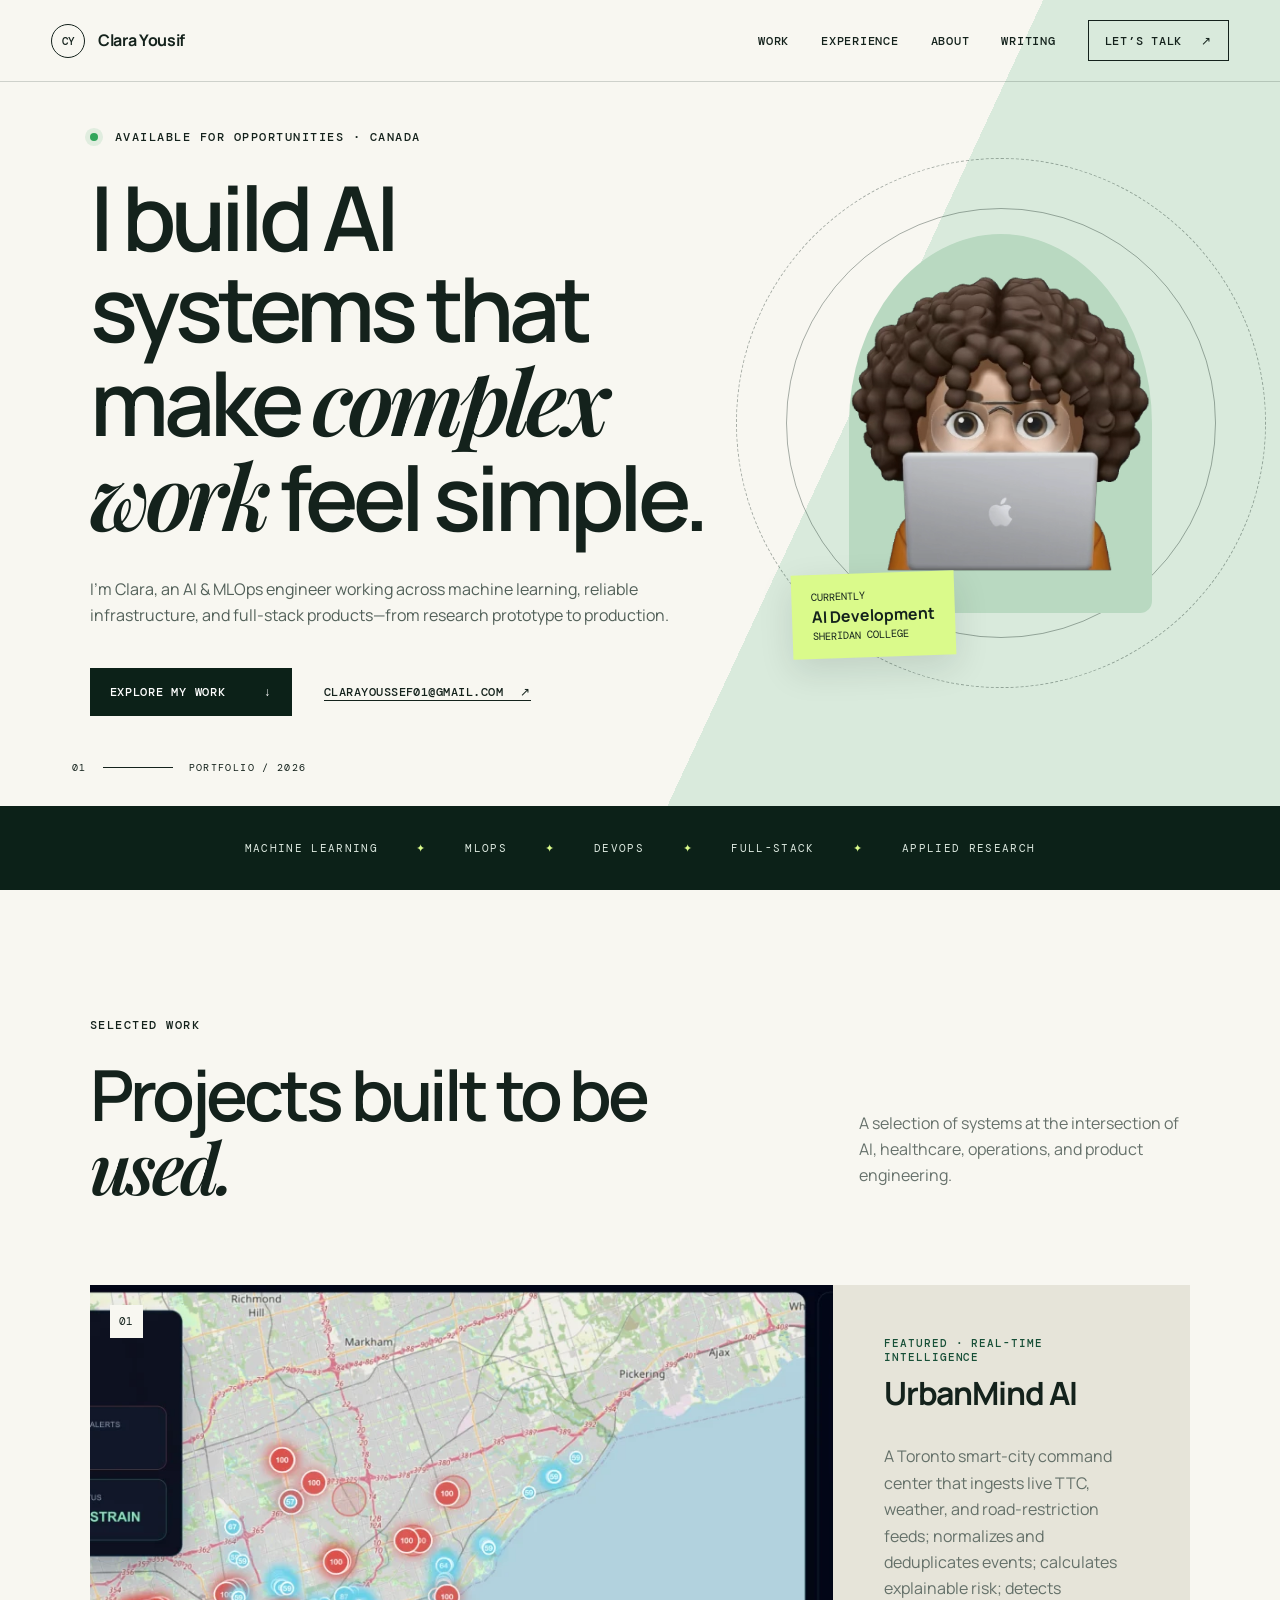
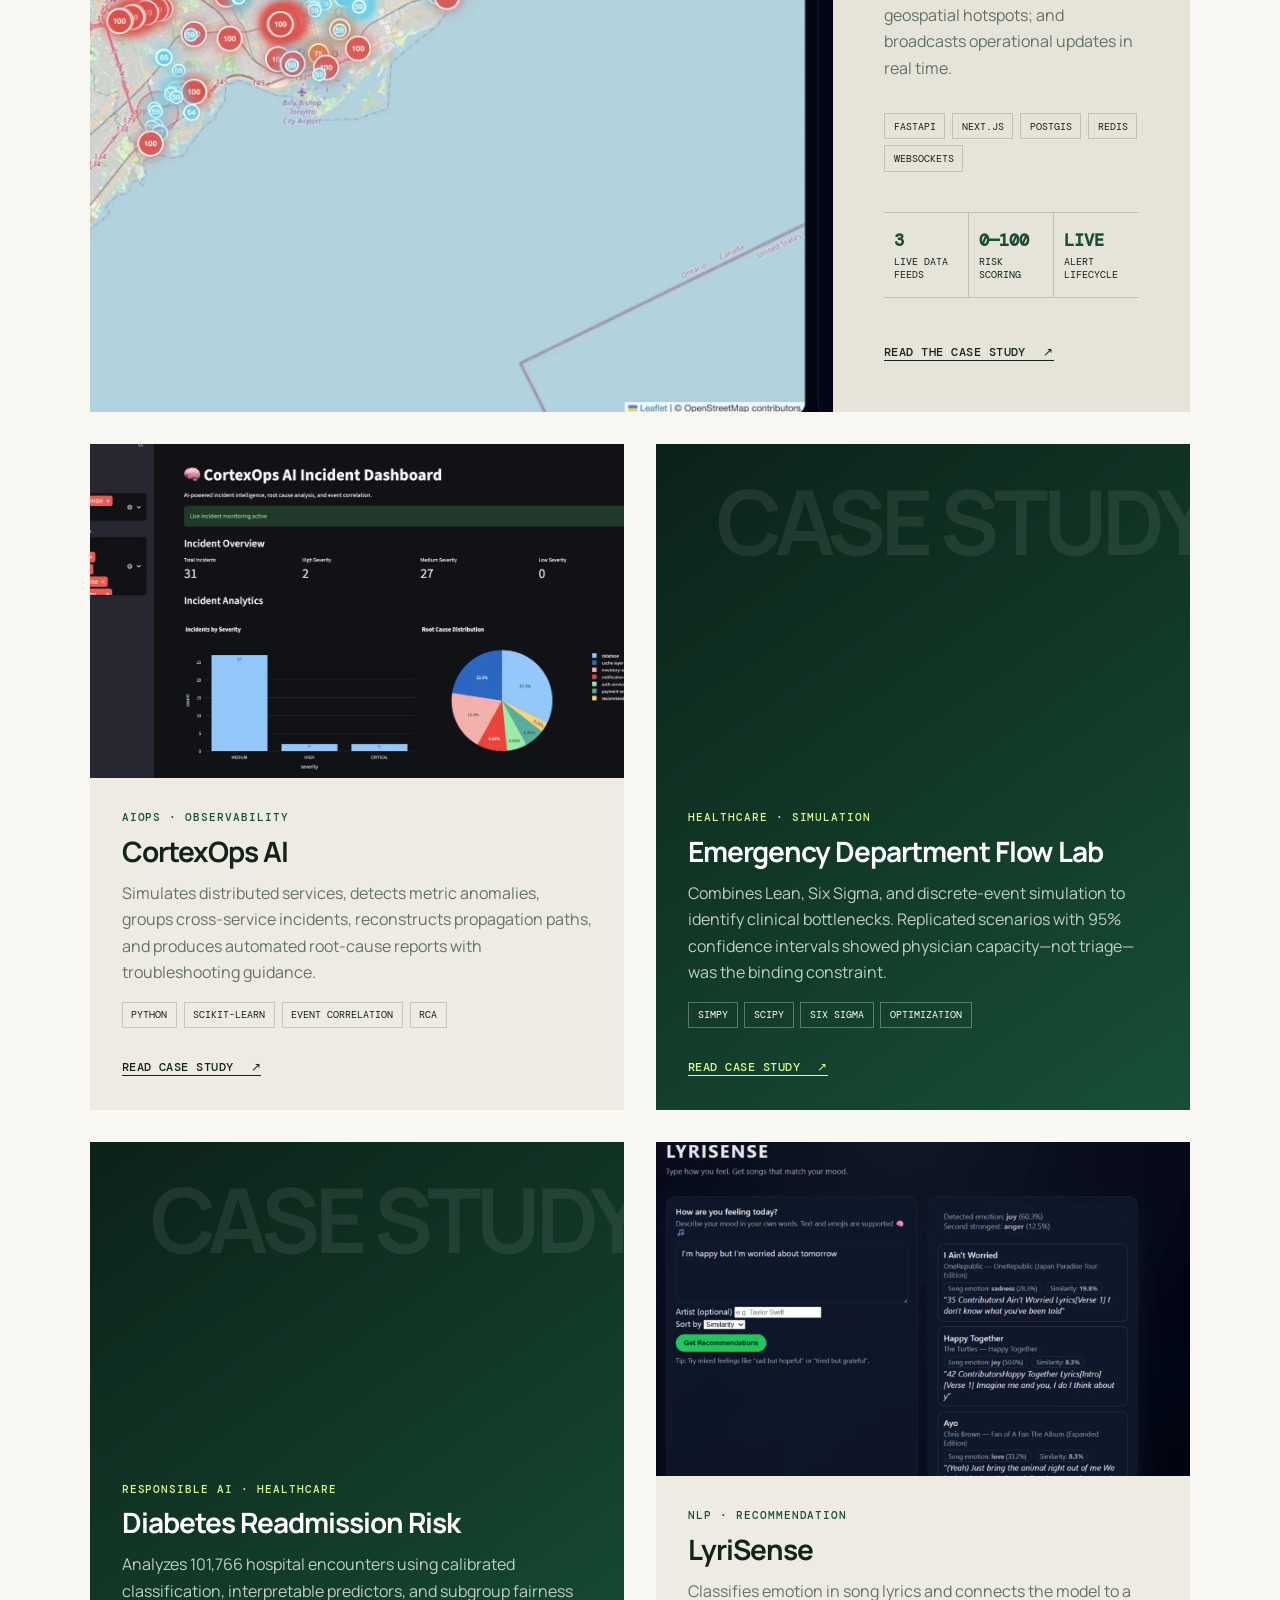
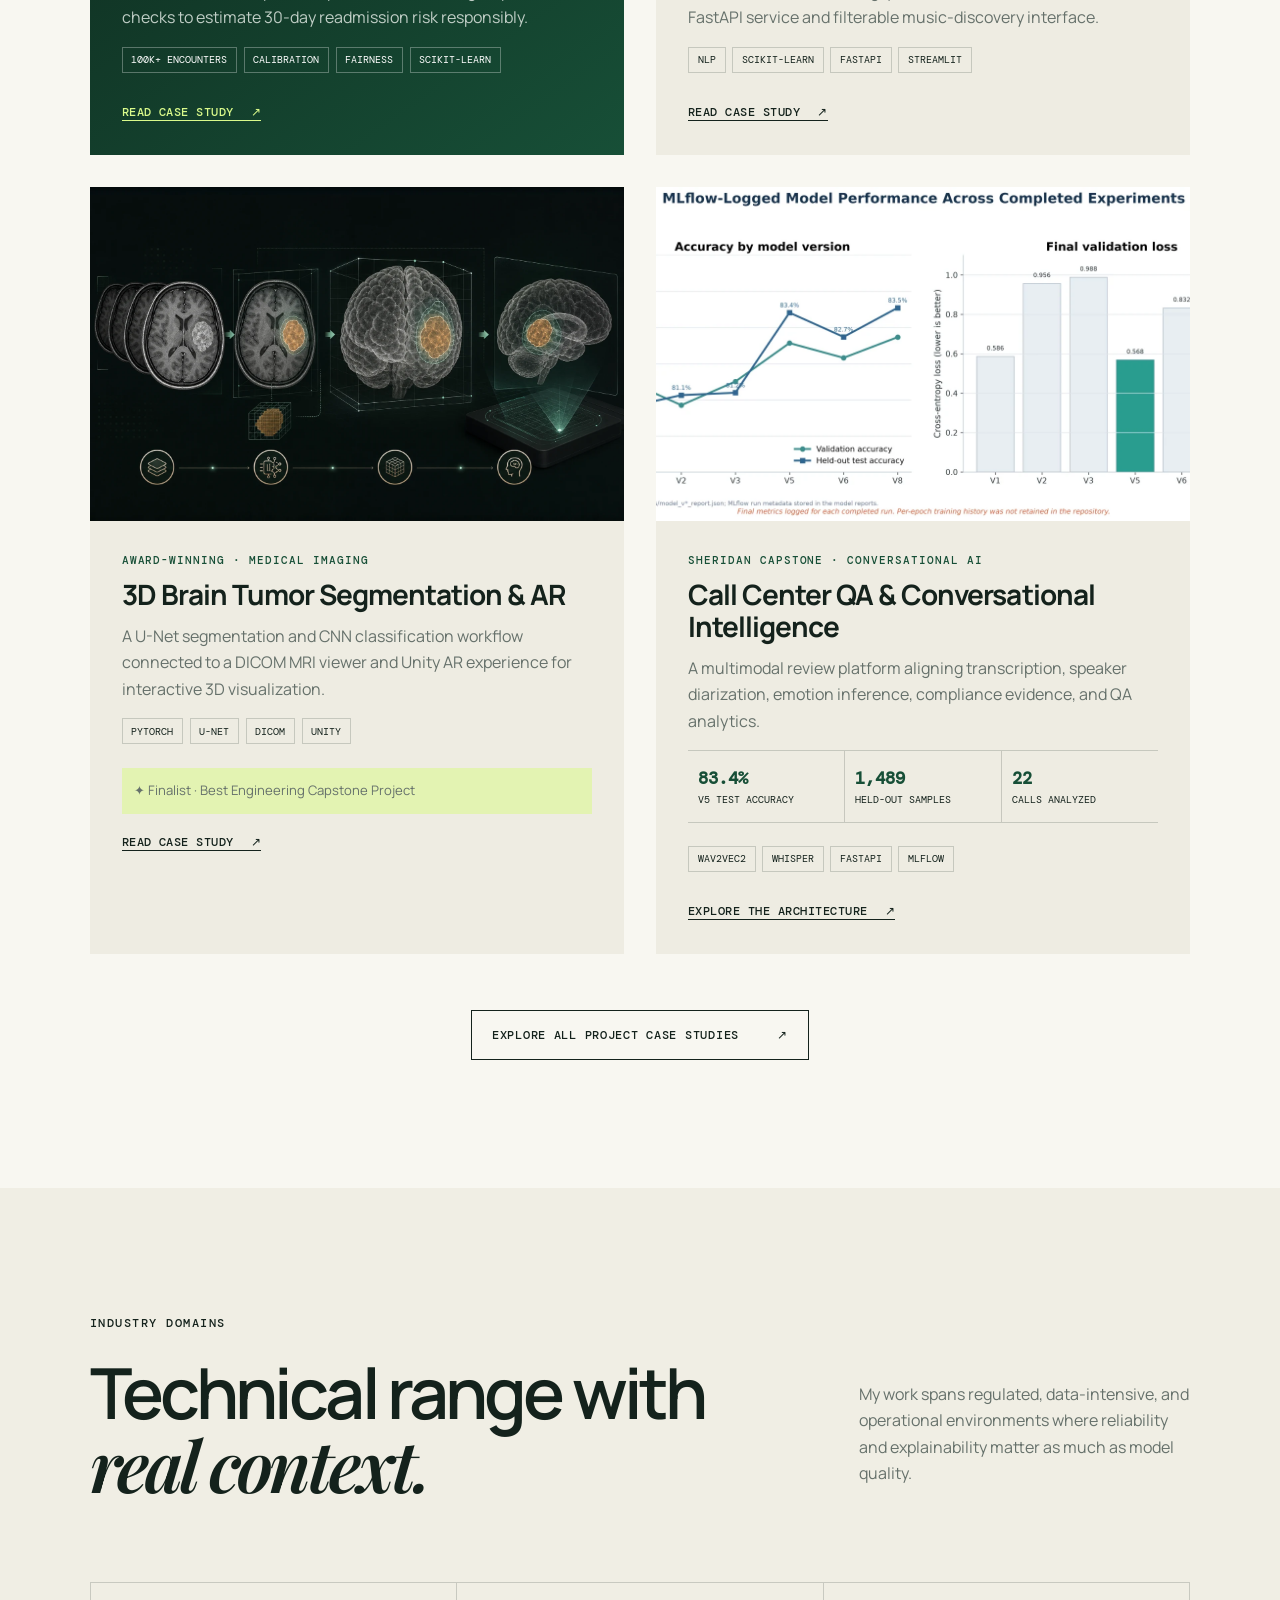
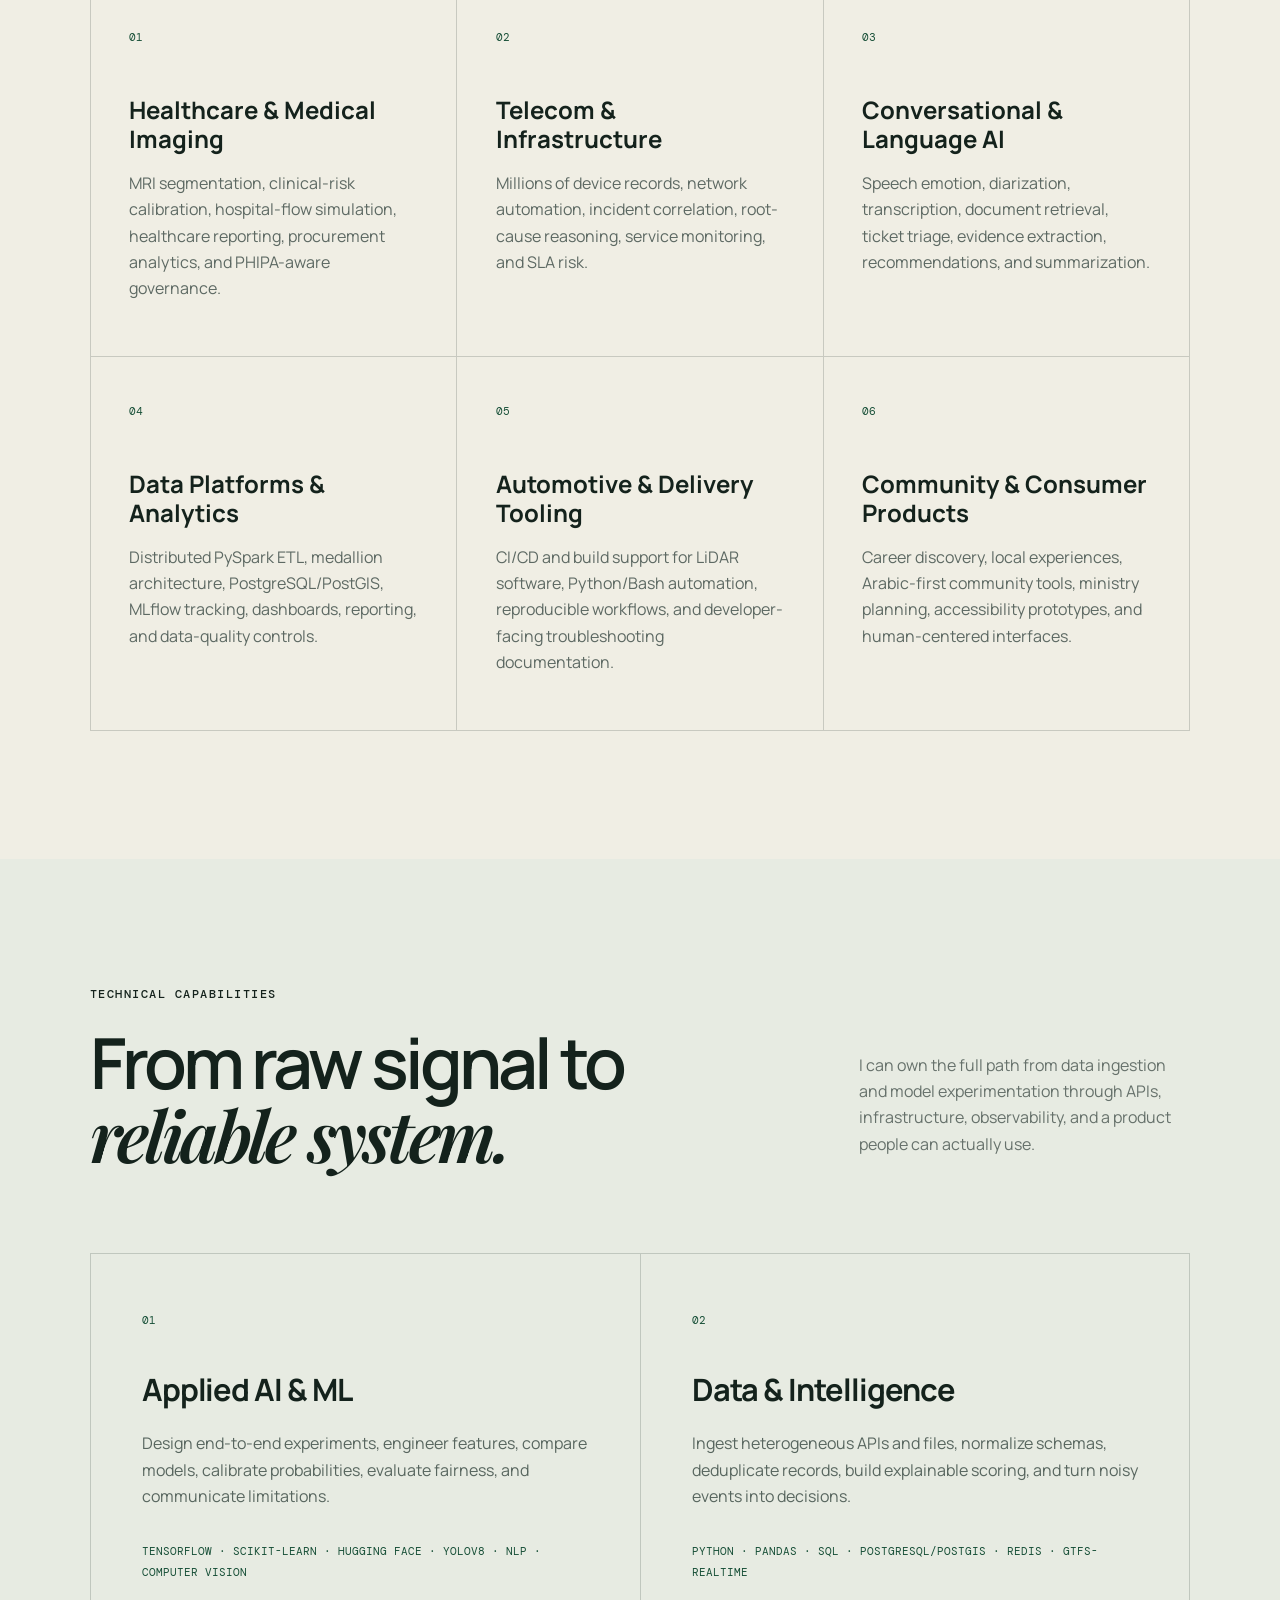
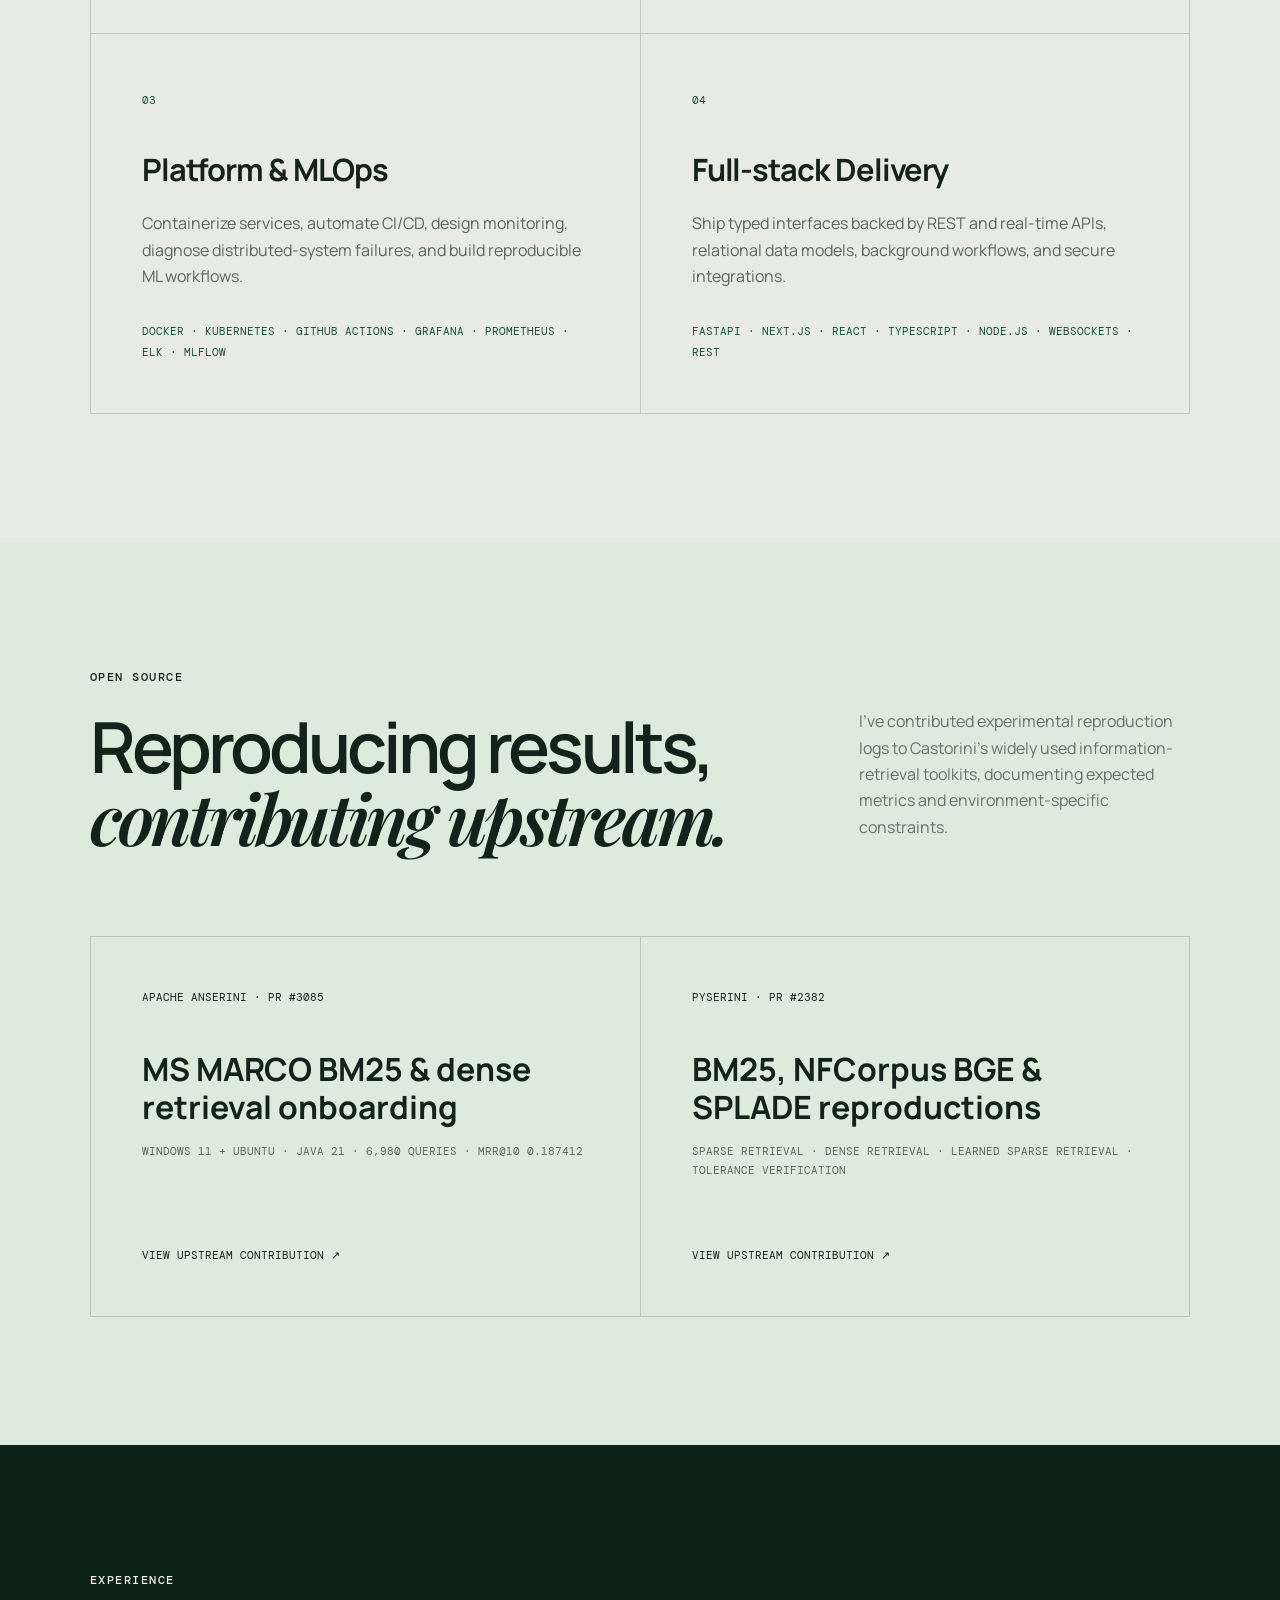
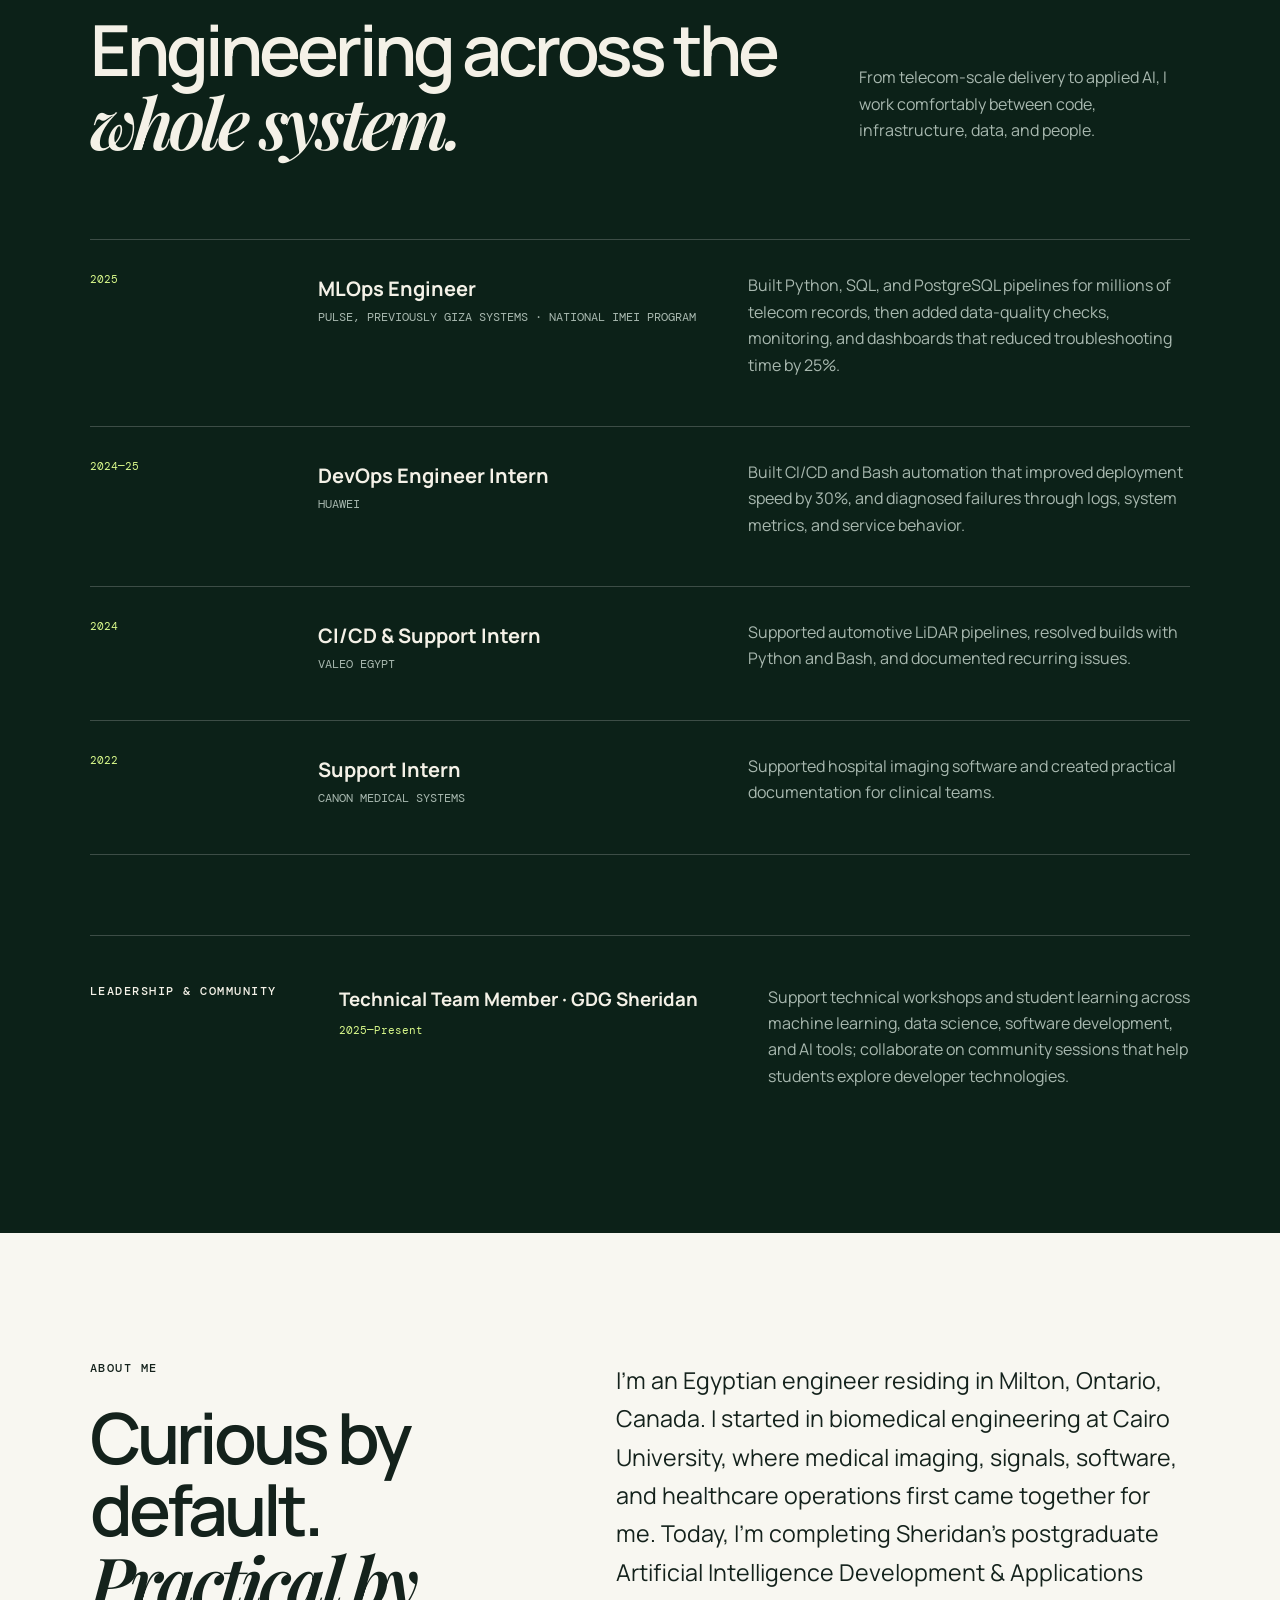
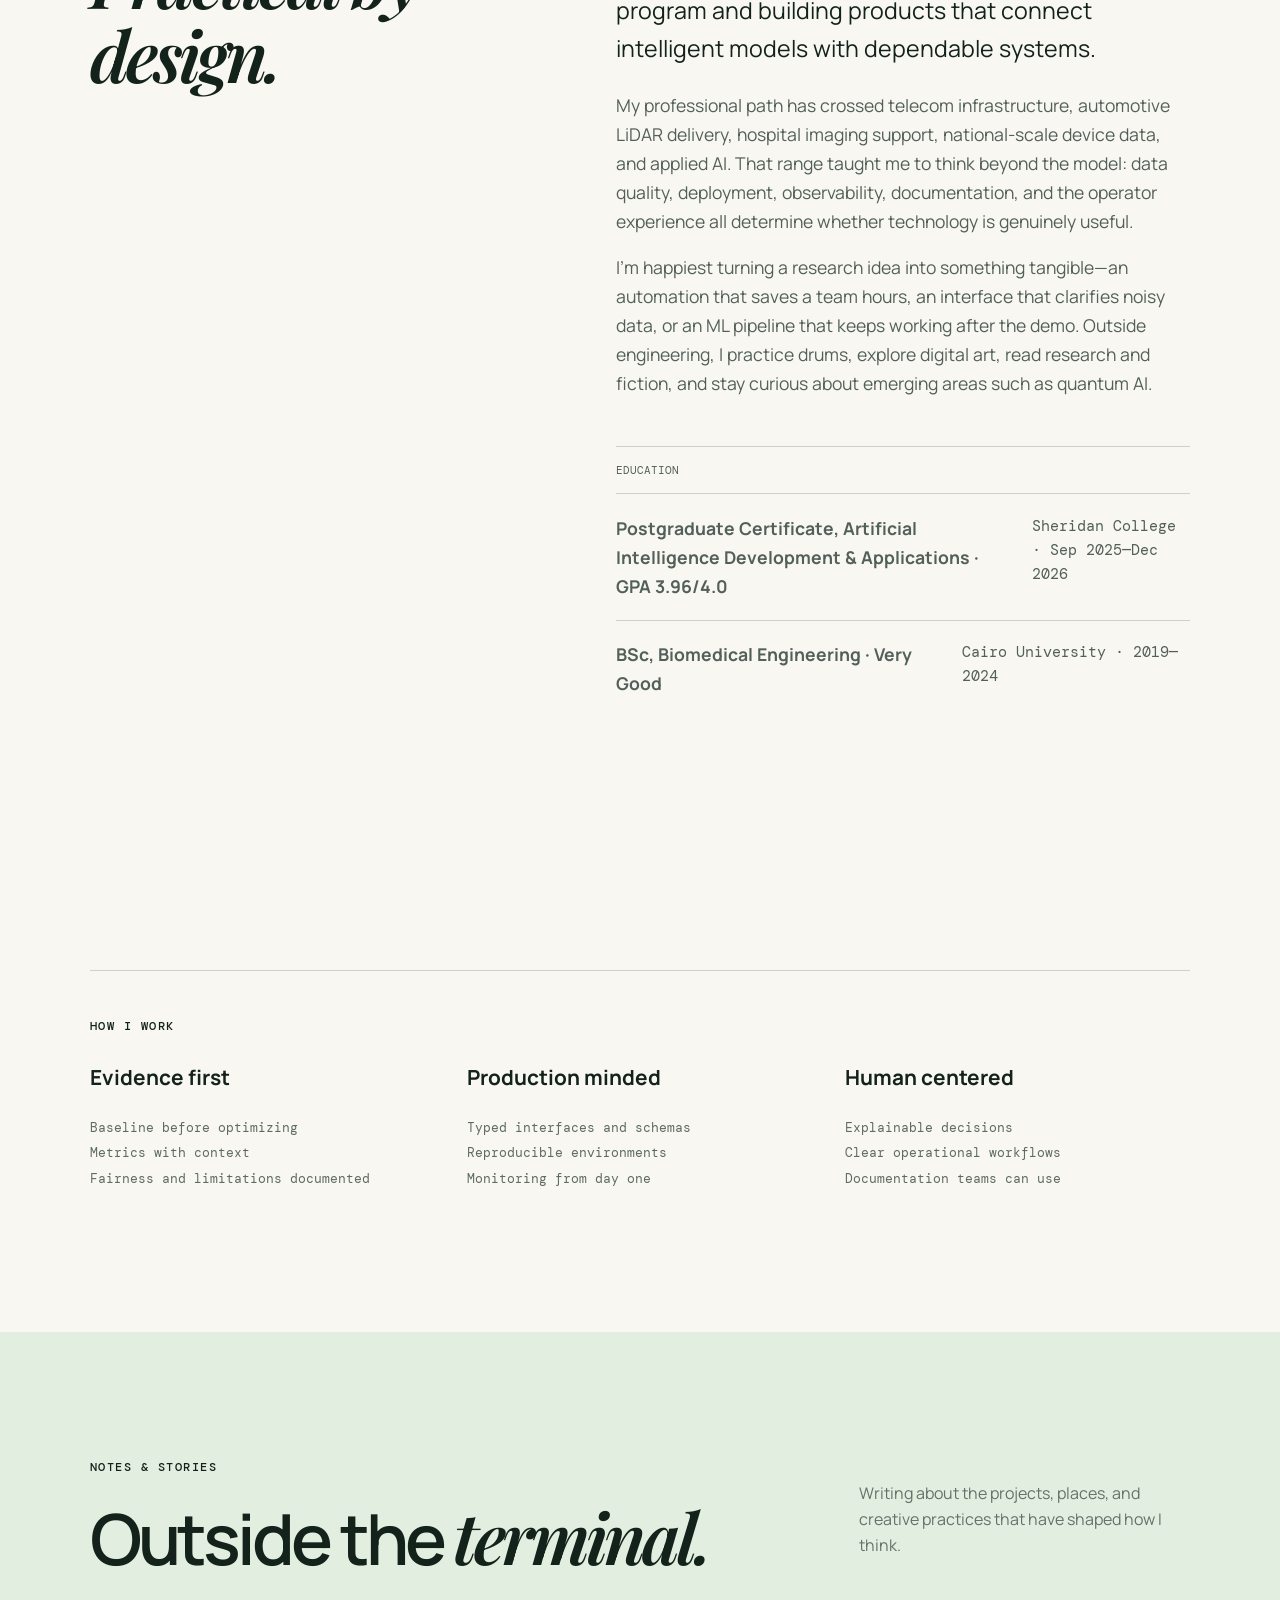
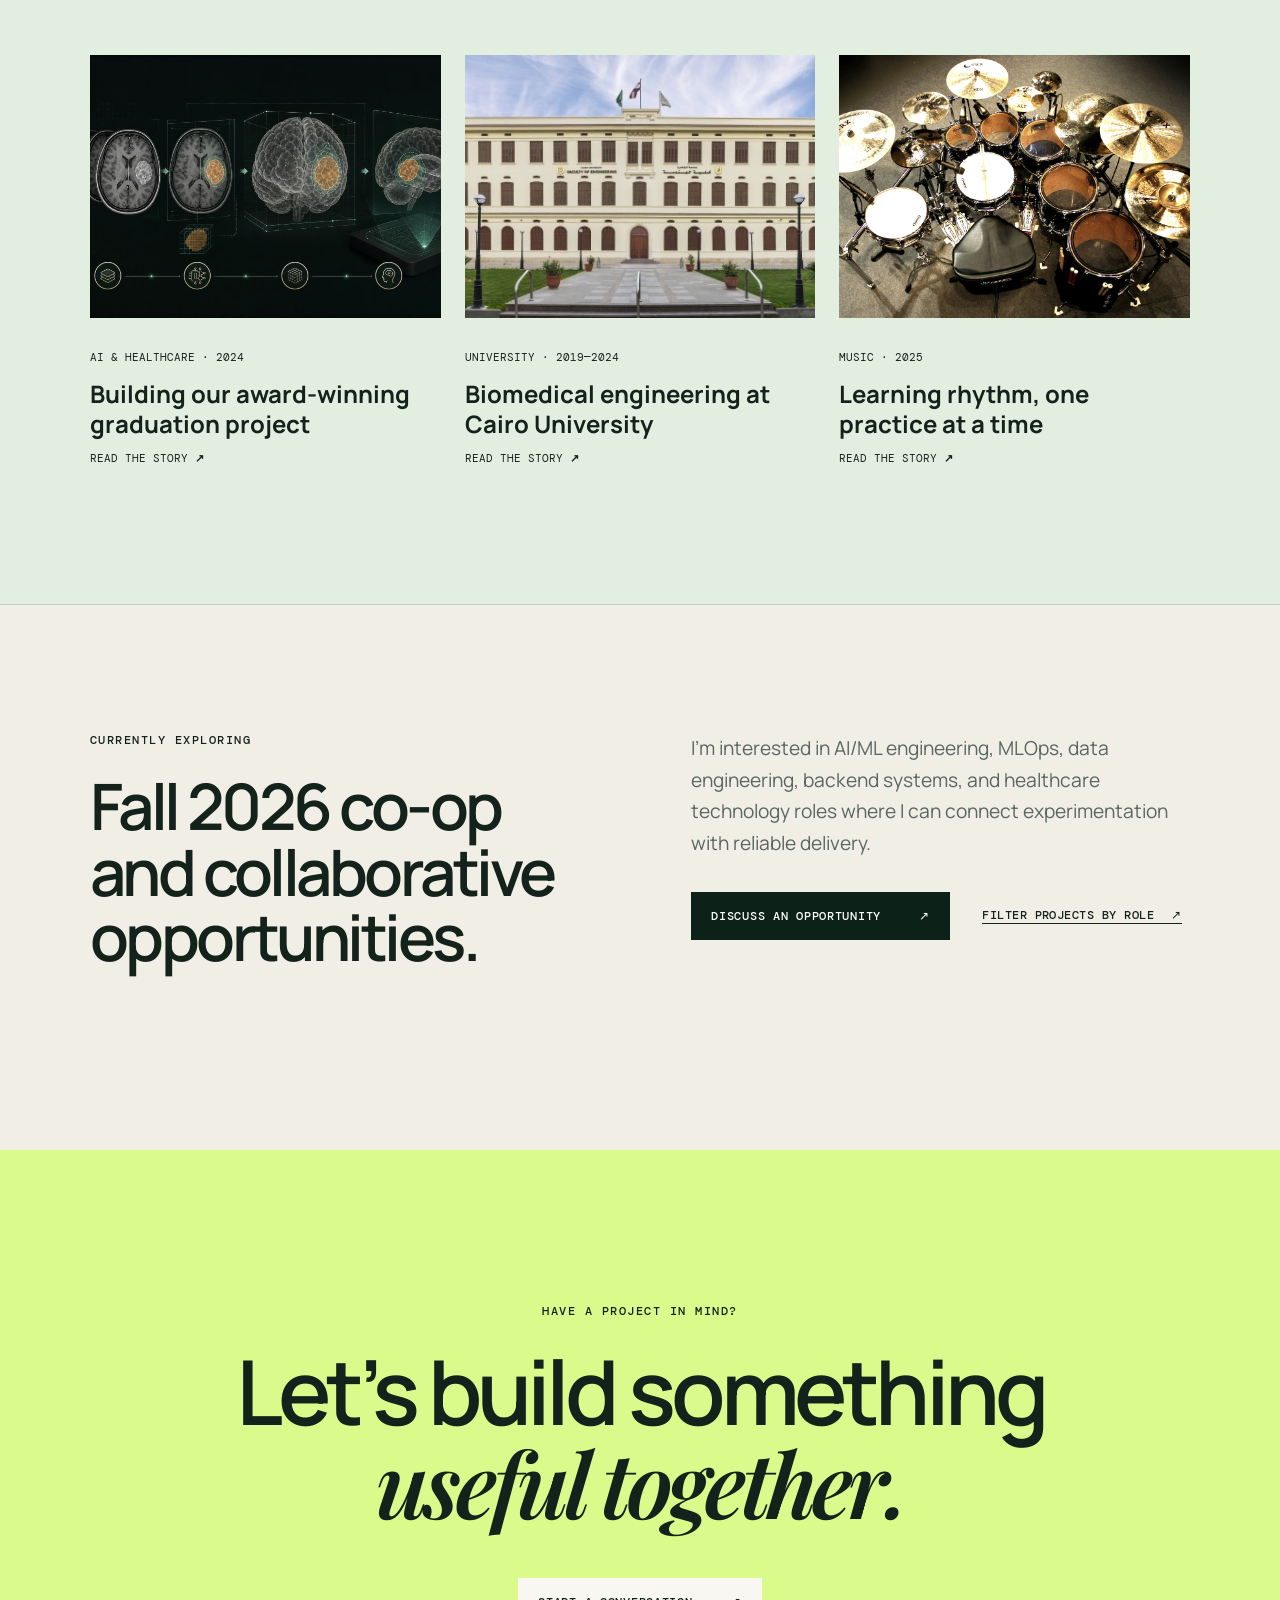
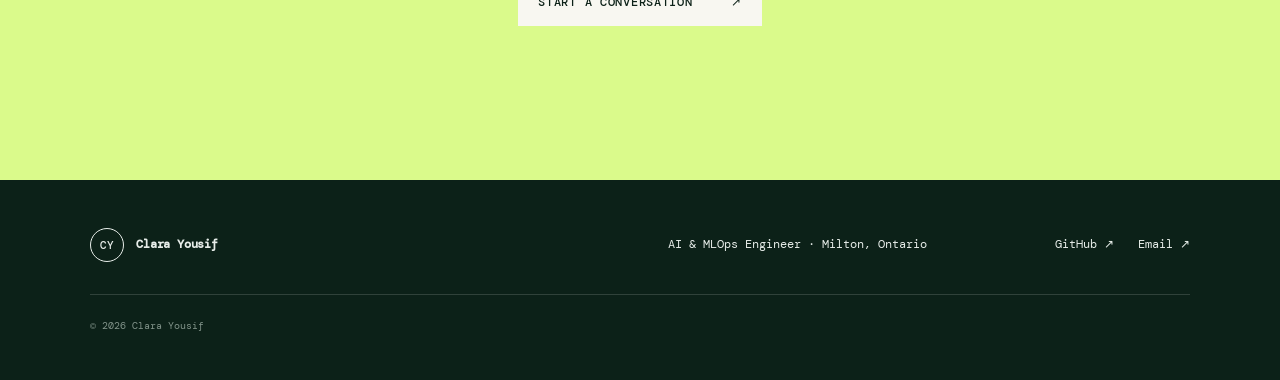
==== commit 7b034fe6: "Remove mismatched project images" ====
--- a/index.html
+++ b/index.html
@@ -76,12 +76,10 @@
             <a href="./projects/project.html?id=cortexops-ai"><img src="./assets/images/projects/cortexops-dashboard.webp" alt="CortexOps incident intelligence dashboard" /></a>
             <div class="project-body"><p class="project-type">AIOps · Observability</p><h3>CortexOps AI</h3><p>Simulates distributed services, detects metric anomalies, groups cross-service incidents, reconstructs propagation paths, and produces automated root-cause reports with troubleshooting guidance.</p><div class="tags"><span>Python</span><span>scikit-learn</span><span>Event correlation</span><span>RCA</span></div><a class="arrow-link" href="./projects/project.html?id=cortexops-ai">Read case study <span>↗</span></a></div>
           </article>
-          <article class="project-card reveal">
-            <a href="./projects/project.html?id=ai-health-ops-lab"><img src="./assets/images/projects/business-revenue.webp" alt="Authentic quantitative analysis output" /></a>
+          <article class="project-card no-visual reveal">
             <div class="project-body"><p class="project-type">Healthcare · Simulation</p><h3>Emergency Department Flow Lab</h3><p>Combines Lean, Six Sigma, and discrete-event simulation to identify clinical bottlenecks. Replicated scenarios with 95% confidence intervals showed physician capacity—not triage—was the binding constraint.</p><div class="tags"><span>SimPy</span><span>SciPy</span><span>Six Sigma</span><span>Optimization</span></div><a class="arrow-link" href="./projects/project.html?id=ai-health-ops-lab">Read case study <span>↗</span></a></div>
           </article>
-          <article class="project-card reveal">
-            <a href="./projects/project.html?id=diabetes-readmission"><img src="./assets/images/projects/business-anomalies.webp" alt="Authentic analytics output" /></a>
+          <article class="project-card no-visual reveal">
             <div class="project-body"><p class="project-type">Responsible AI · Healthcare</p><h3>Diabetes Readmission Risk</h3><p>Analyzes 101,766 hospital encounters using calibrated classification, interpretable predictors, and subgroup fairness checks to estimate 30-day readmission risk responsibly.</p><div class="tags"><span>100K+ encounters</span><span>Calibration</span><span>Fairness</span><span>scikit-learn</span></div><a class="arrow-link" href="./projects/project.html?id=diabetes-readmission">Read case study <span>↗</span></a></div>
           </article>
           <article class="project-card reveal">
--- a/assets/css/style.css
+++ b/assets/css/style.css
@@ -10,3 +10,4 @@
 .availability{display:grid;grid-template-columns:1fr 1fr;gap:8vw;align-items:start;background:var(--cream);border-top:1px solid var(--line)}.availability h2{font-size:clamp(2.5rem,5vw,5.5rem)}.availability>div:last-child>p{font-size:1.2rem;color:#58665f}.availability-links{display:flex;align-items:center;gap:2rem;flex-wrap:wrap;margin-top:2rem}
 @media(max-width:620px){.oss-grid{grid-template-columns:1fr}.oss-card{min-height:300px}}
 @media(max-width:760px){.availability{grid-template-columns:1fr}}
+.project-card.no-visual{position:relative;display:flex;align-items:flex-end;min-height:420px;background:linear-gradient(145deg,var(--forest),var(--green));color:#fff;overflow:hidden}.project-card.no-visual:before{content:'CASE STUDY';position:absolute;right:-1rem;top:2rem;color:rgba(255,255,255,.08);font:700 clamp(3rem,7vw,6rem)/1 var(--sans);letter-spacing:-.06em}.project-card.no-visual .project-body{position:relative;z-index:1}.project-card.no-visual .project-type,.project-card.no-visual .arrow-link{color:var(--lime)}.project-card.no-visual .project-body>p:not(.project-type){color:#c0cec6}.project-card.no-visual .tags span{border-color:rgba(255,255,255,.3)}
